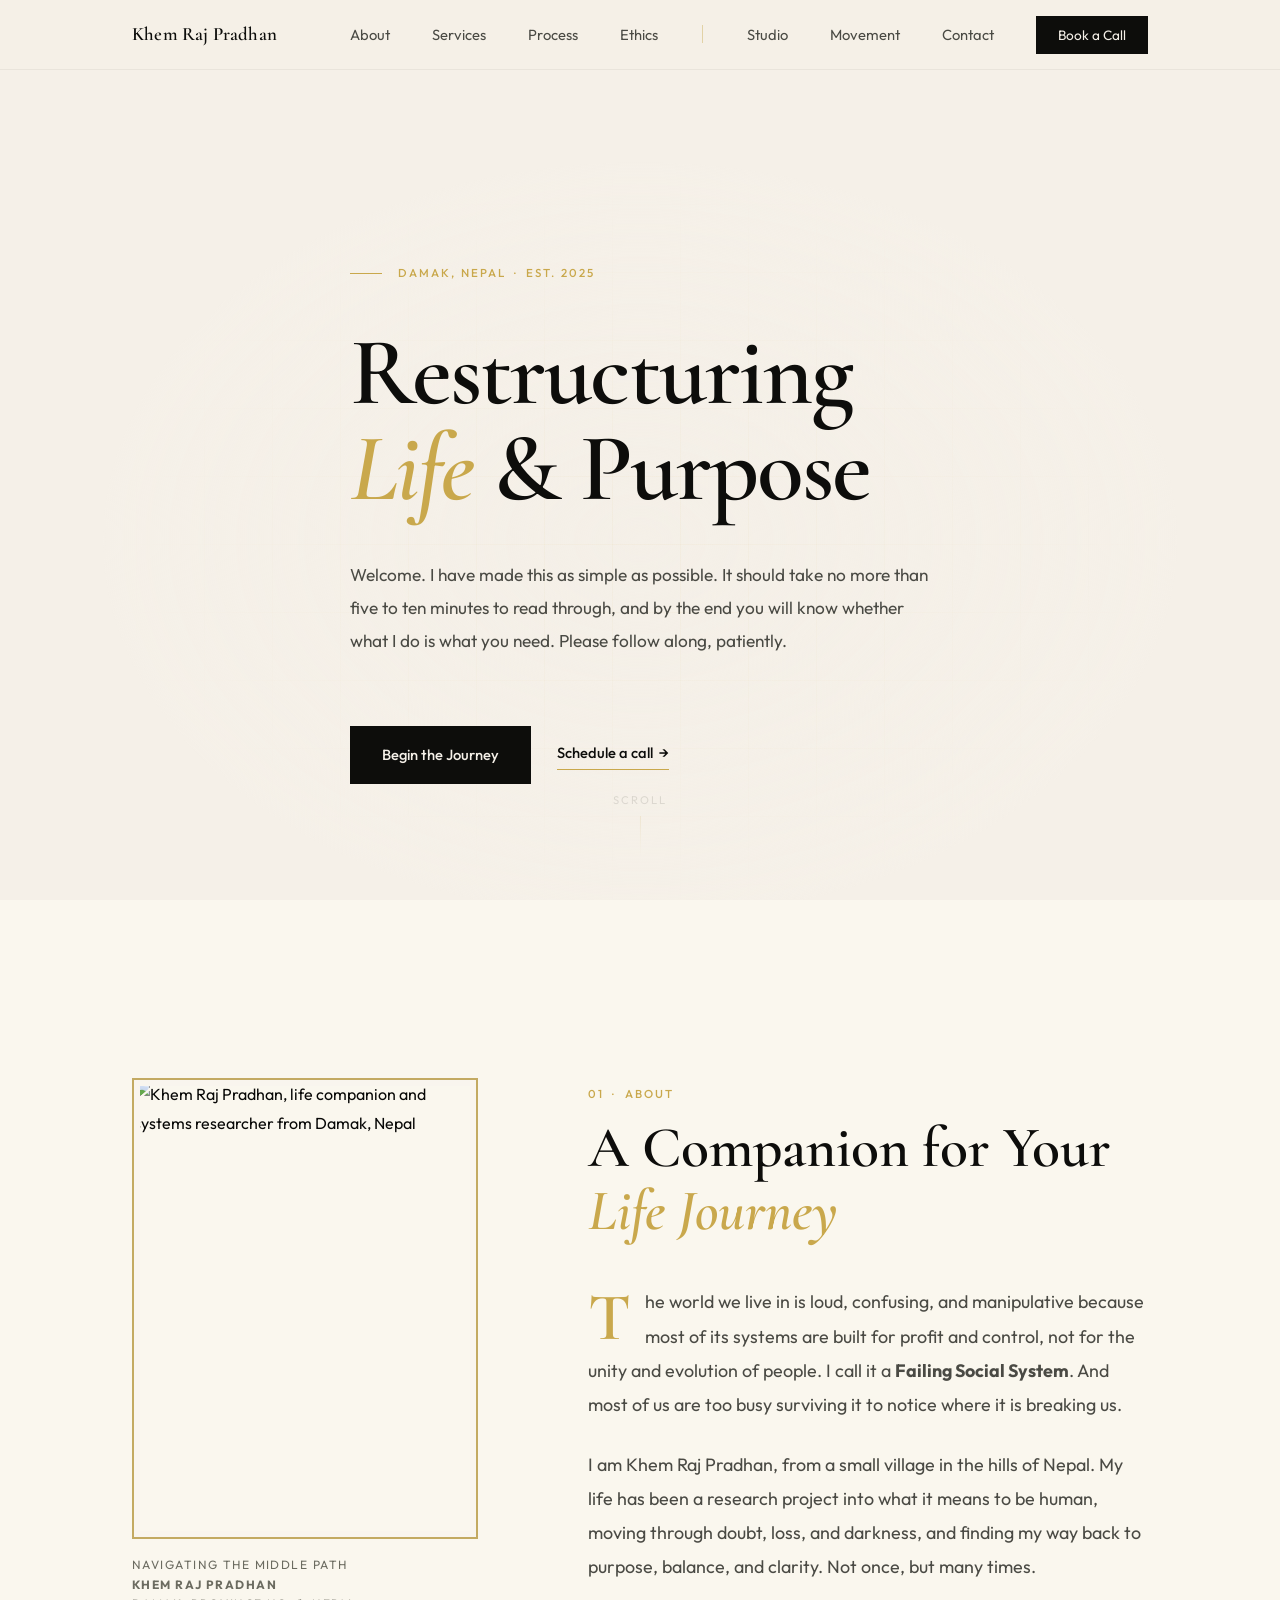
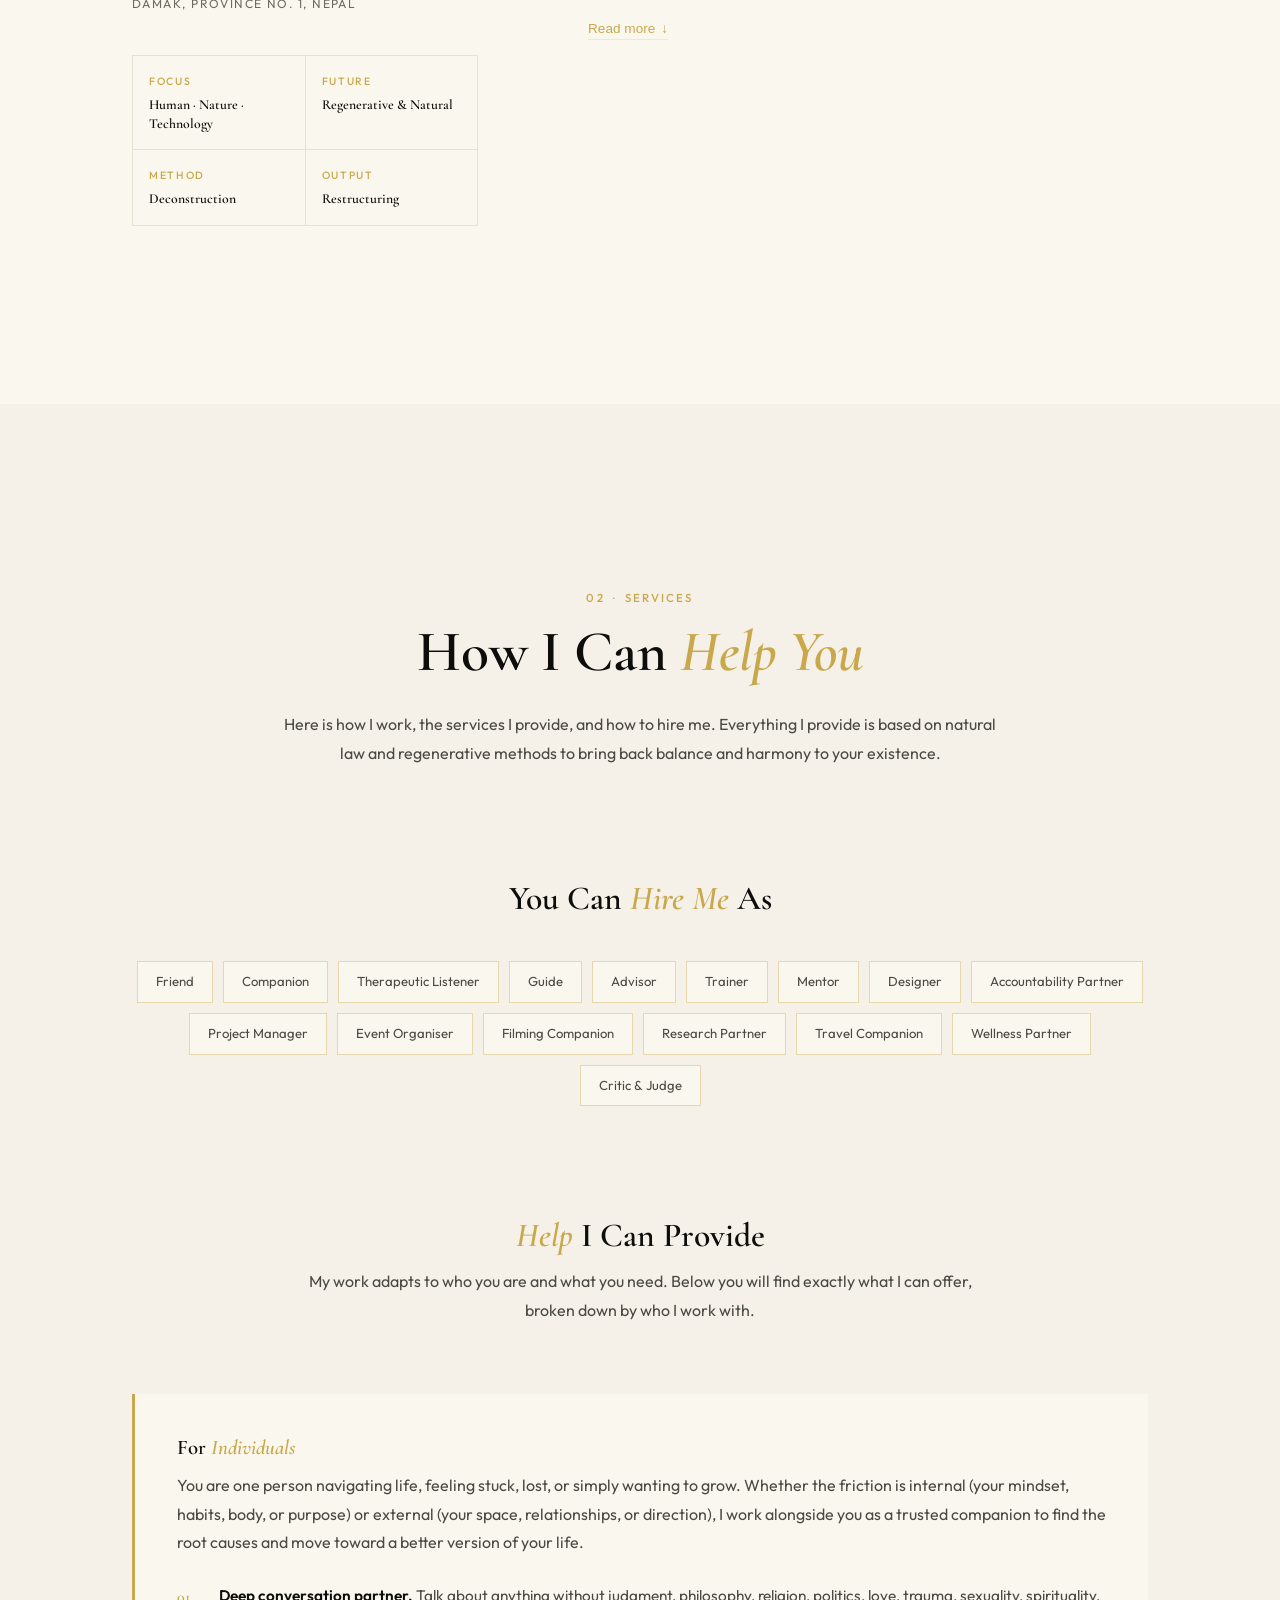
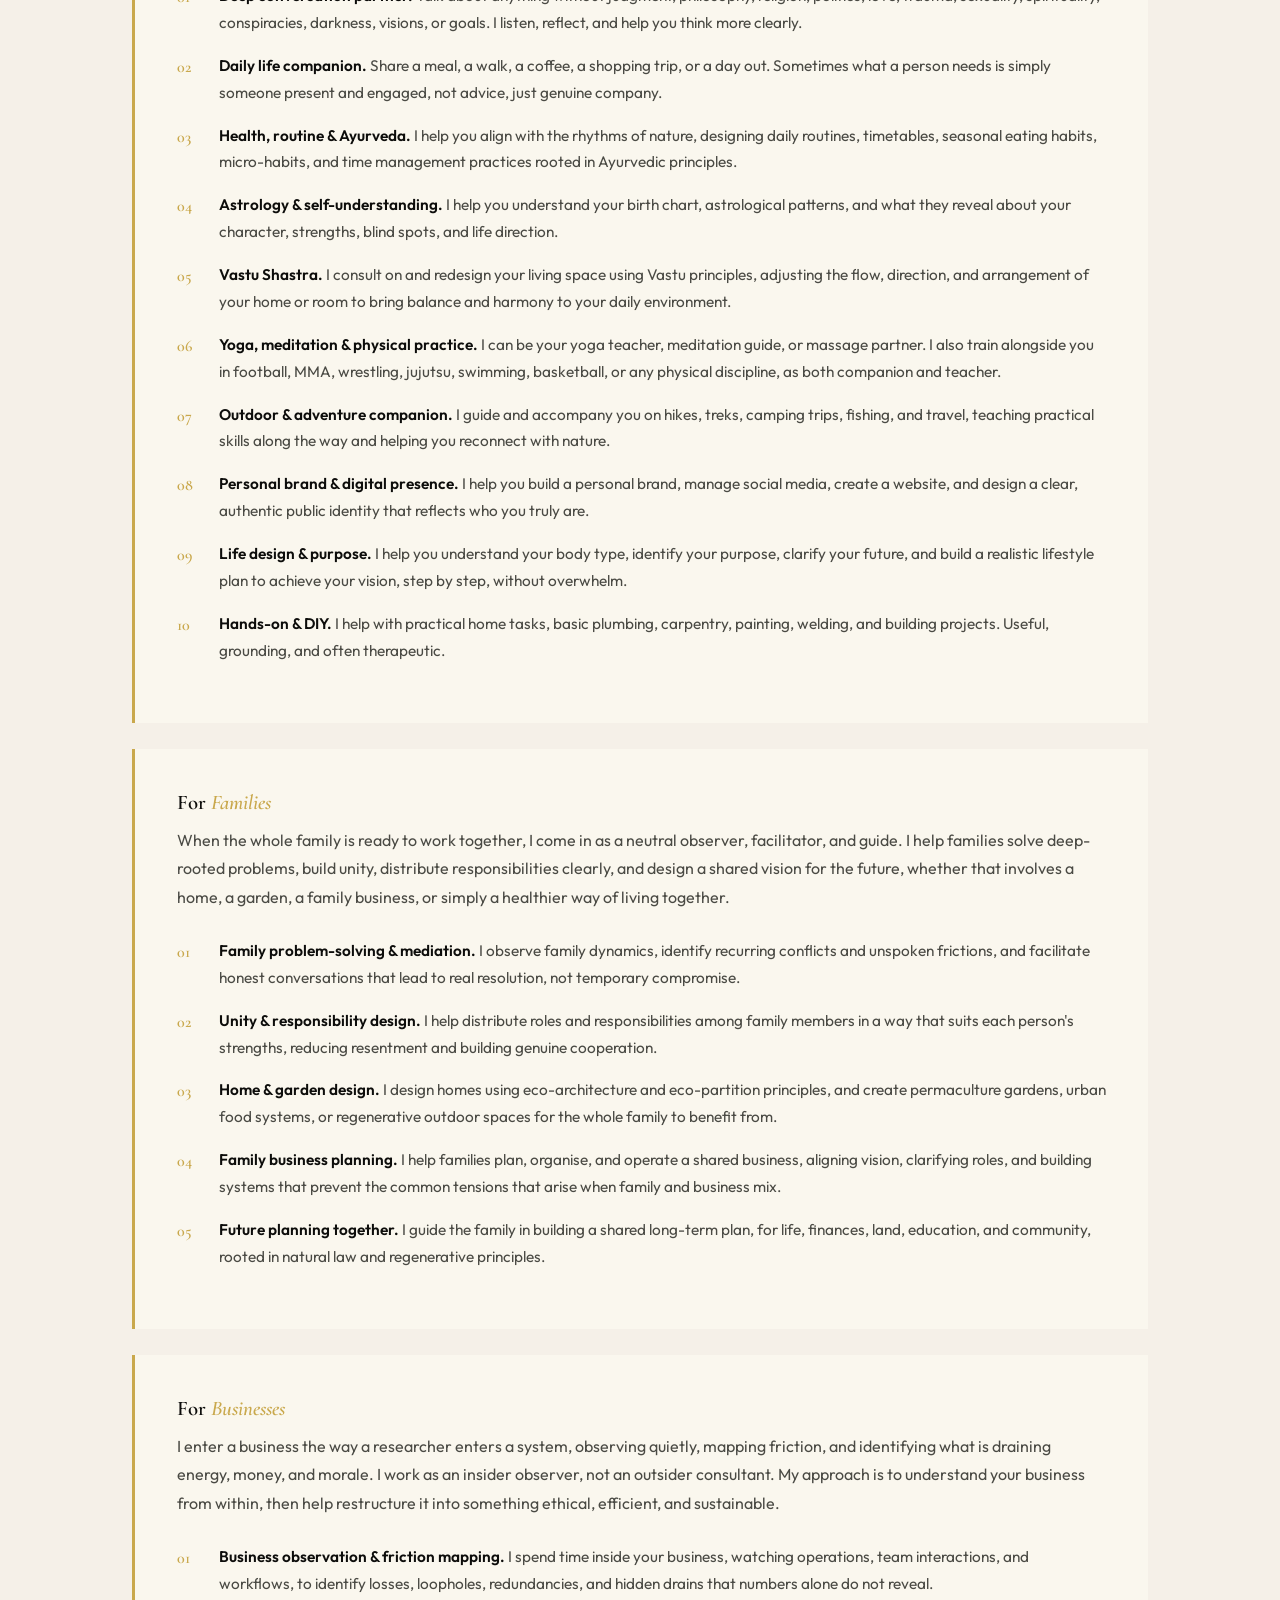
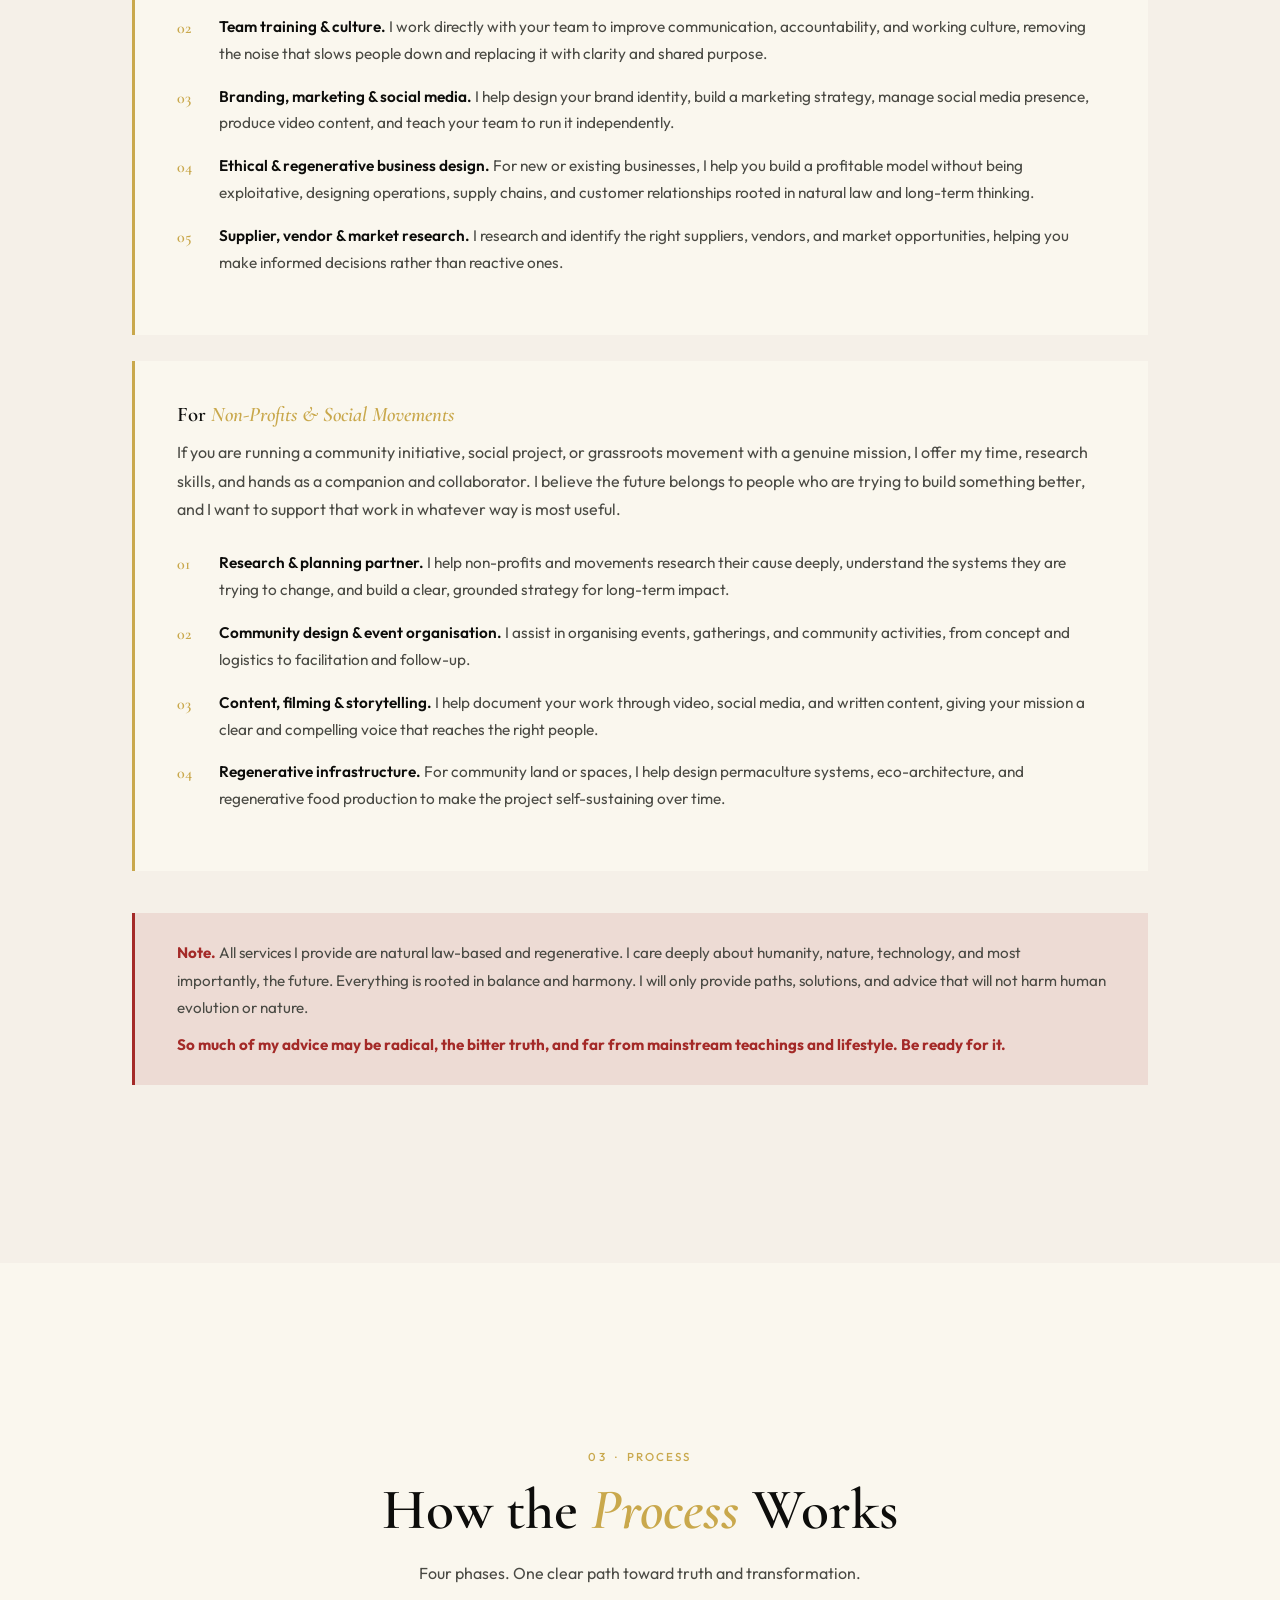
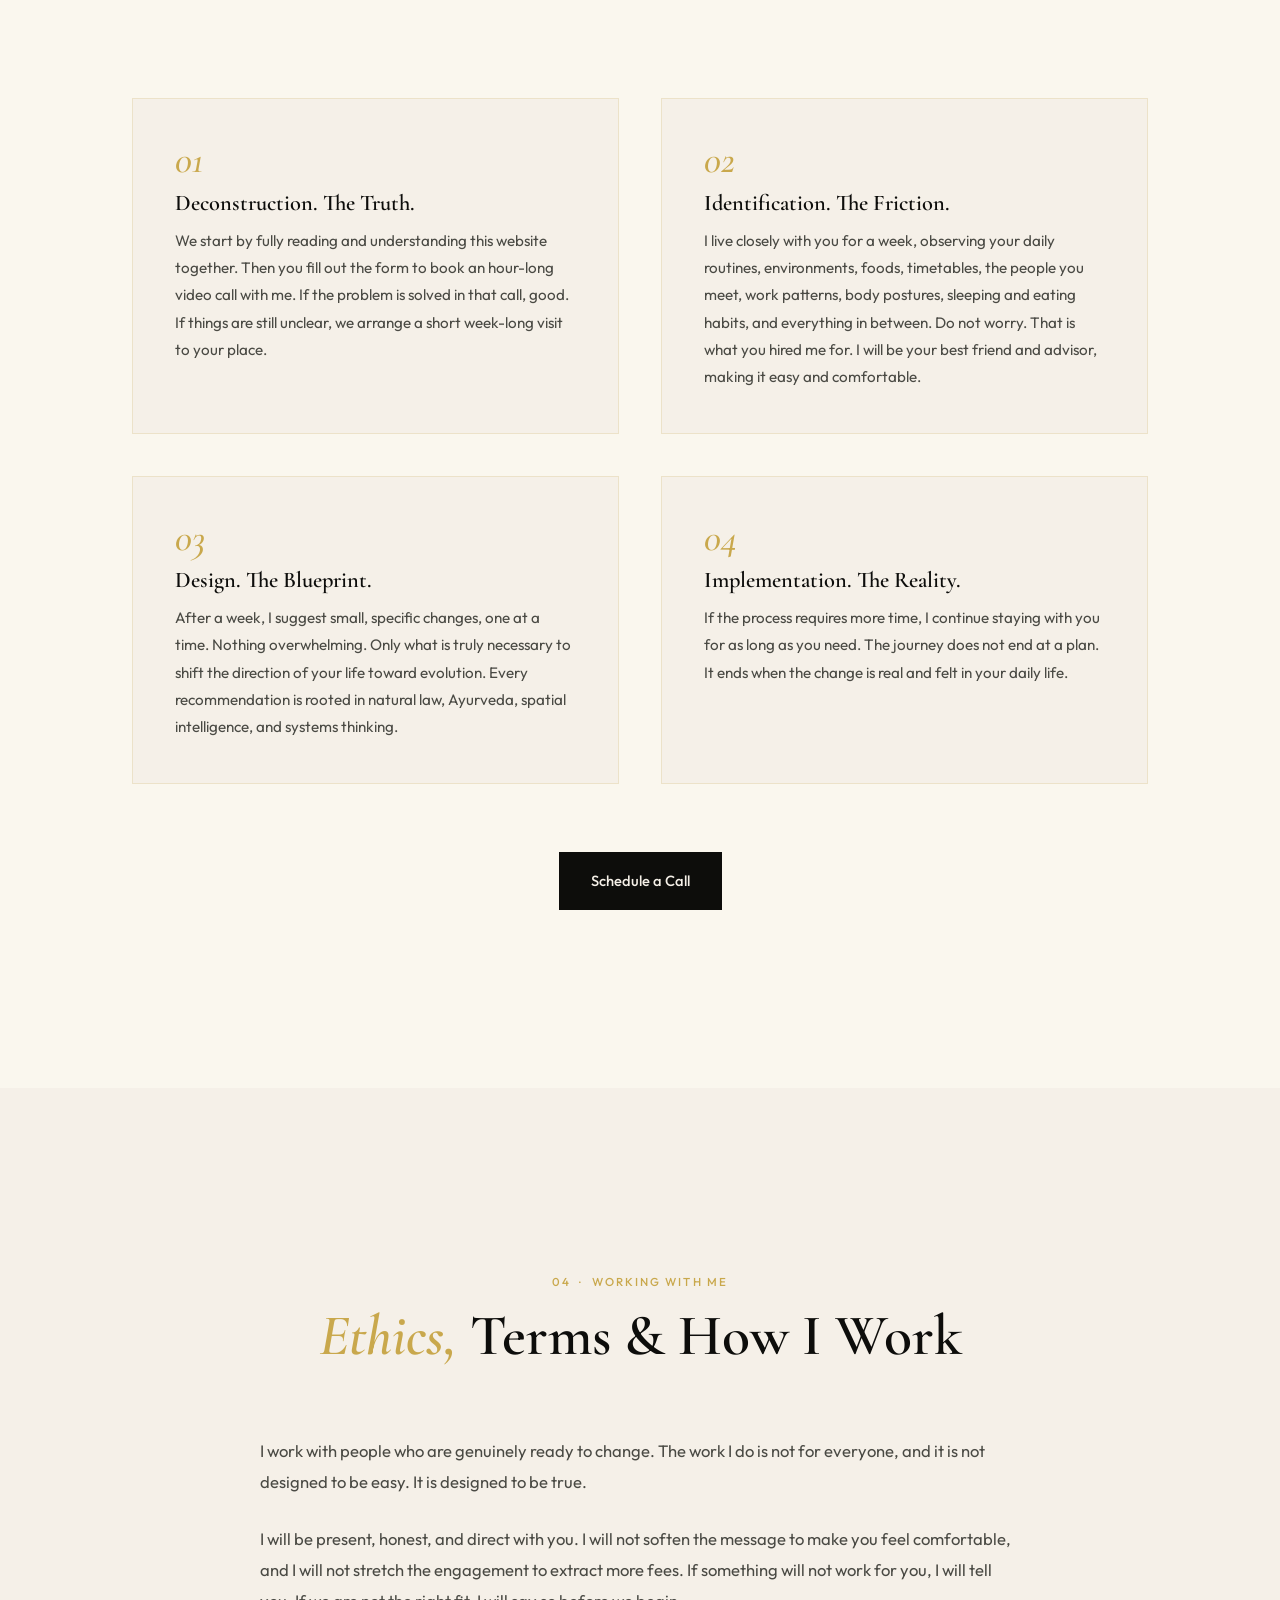
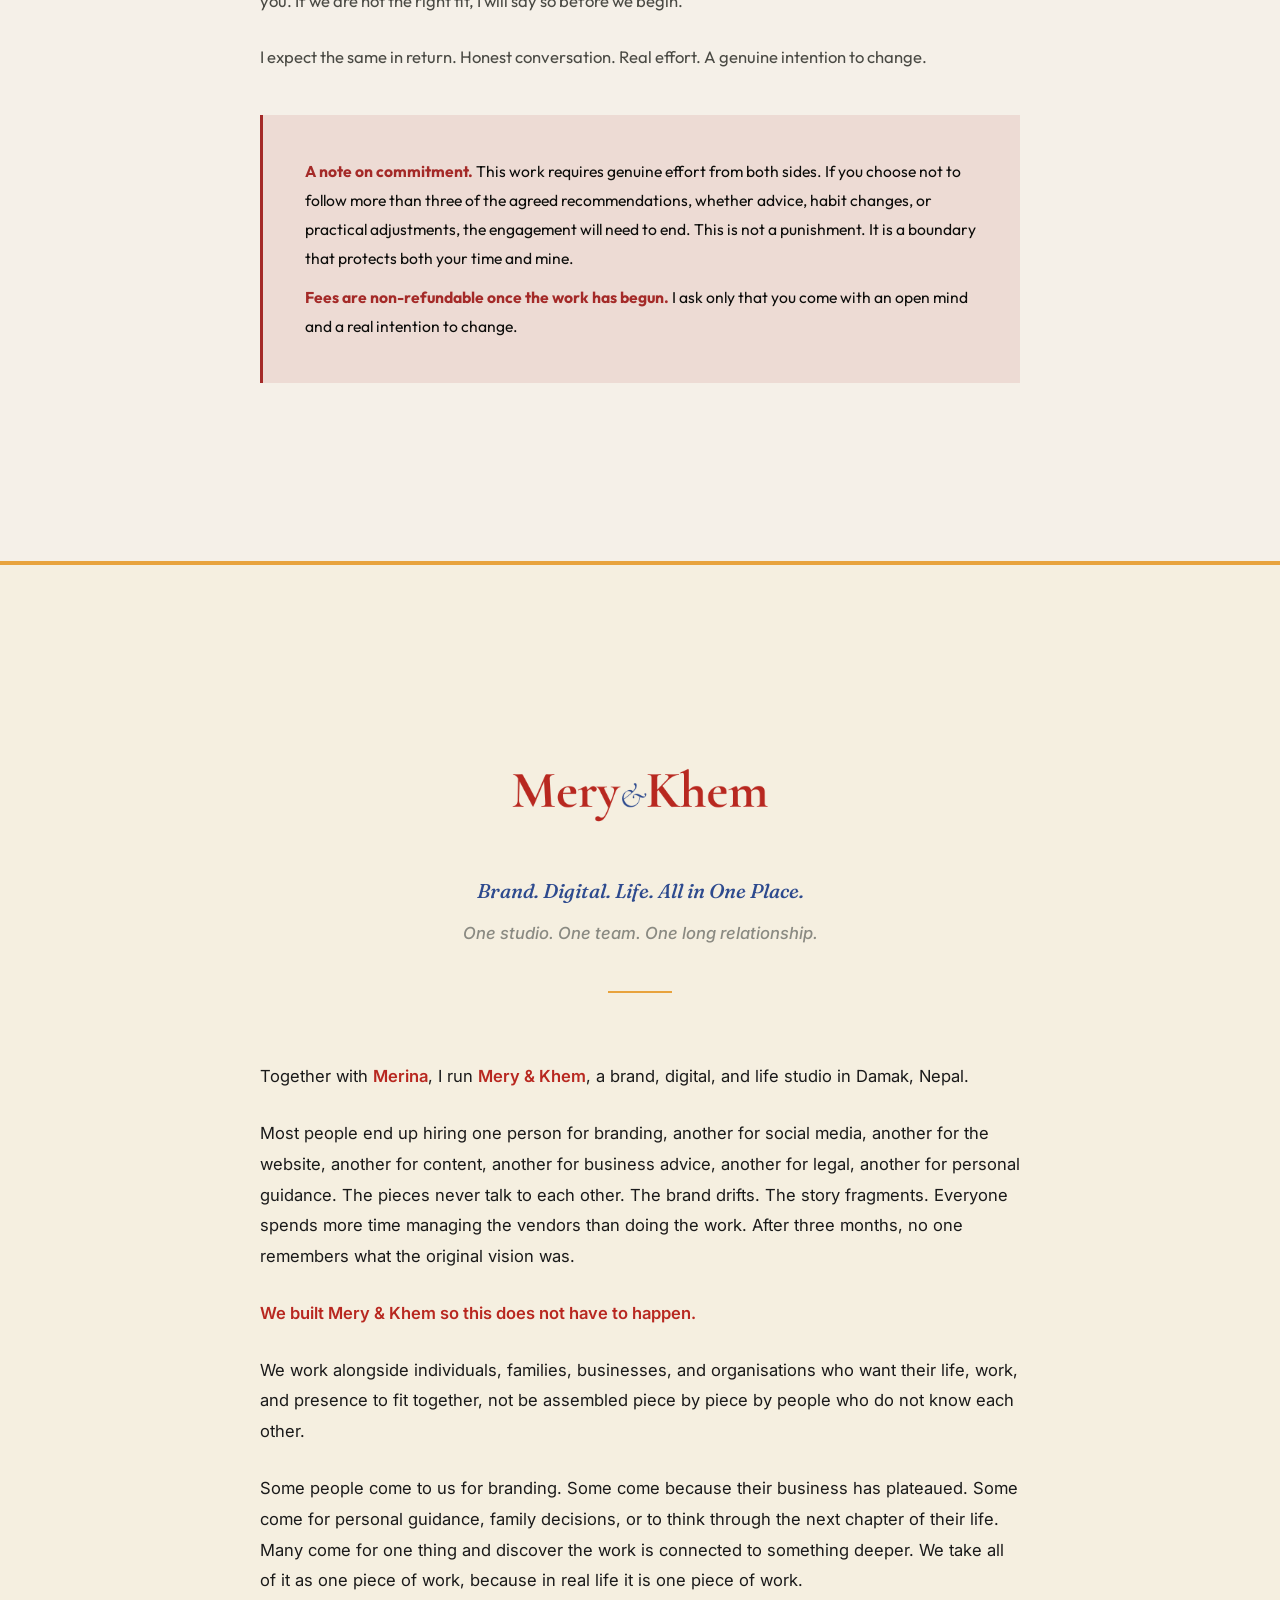
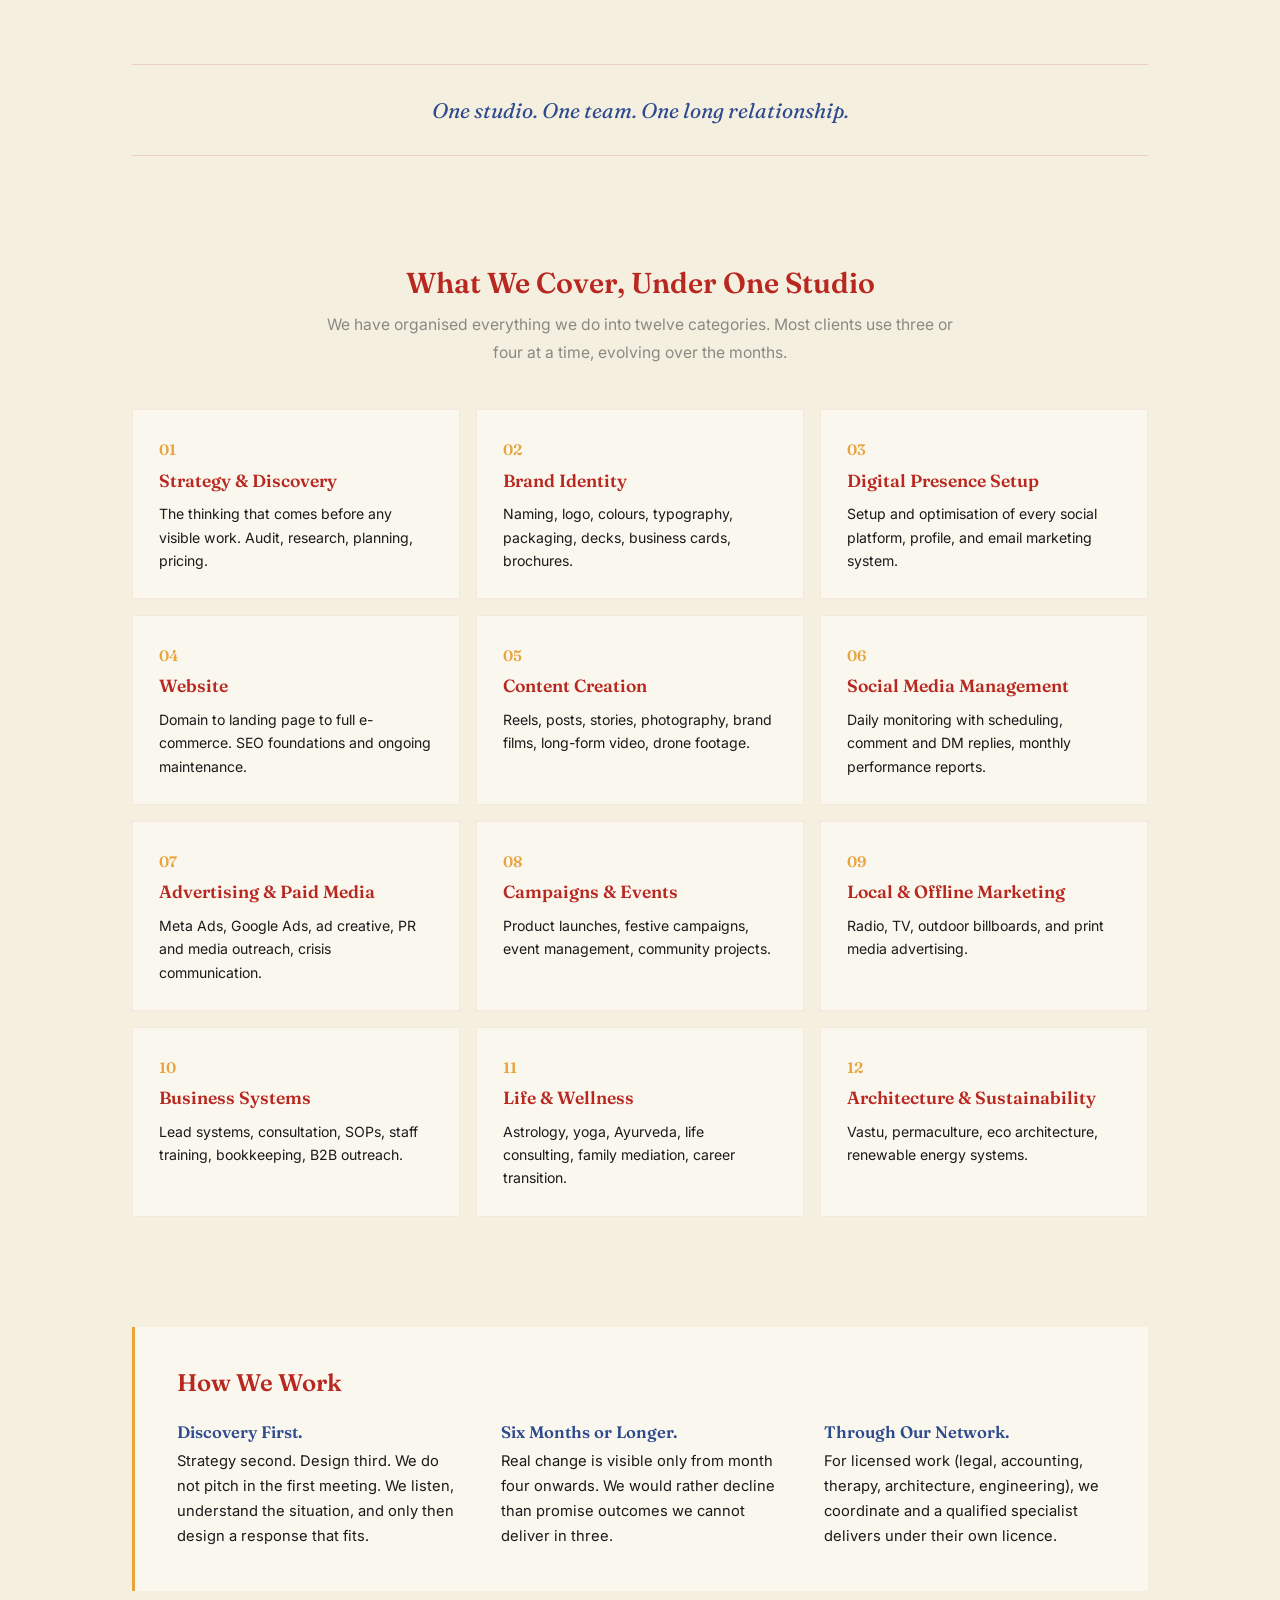
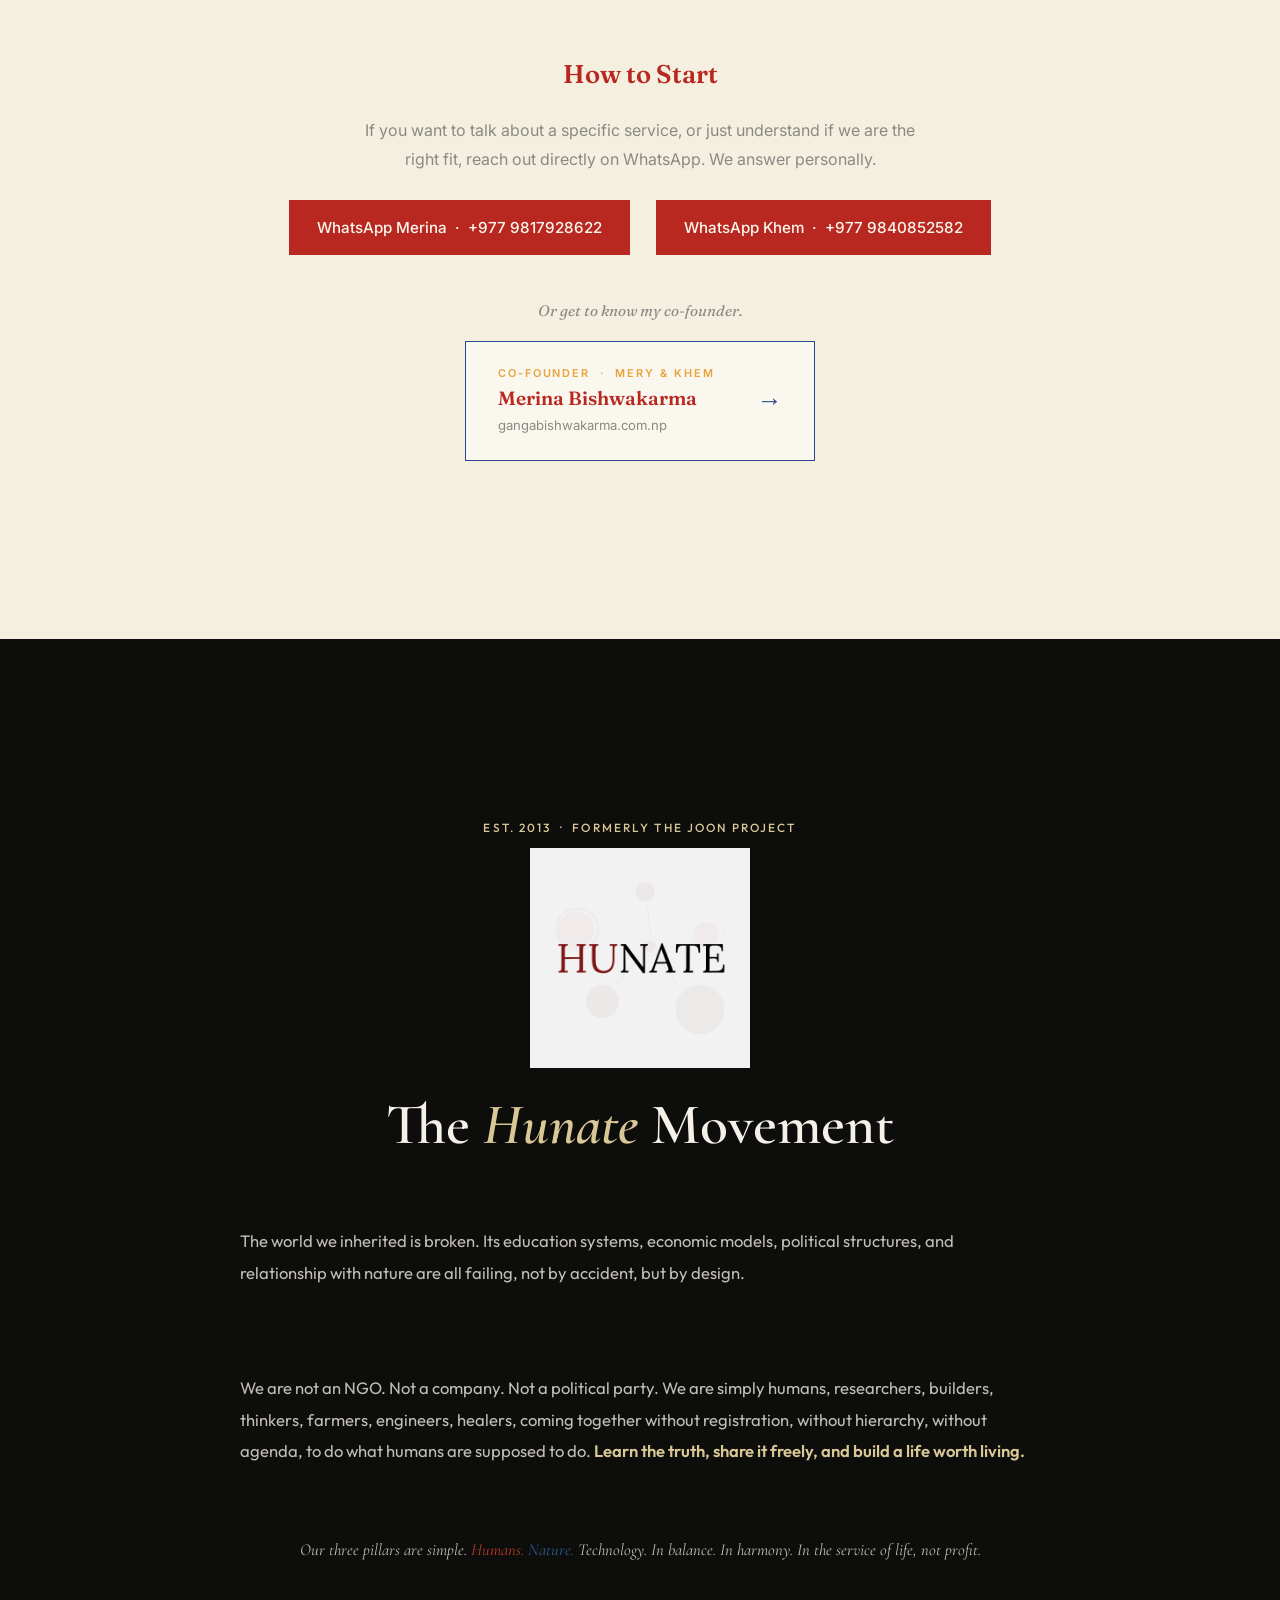
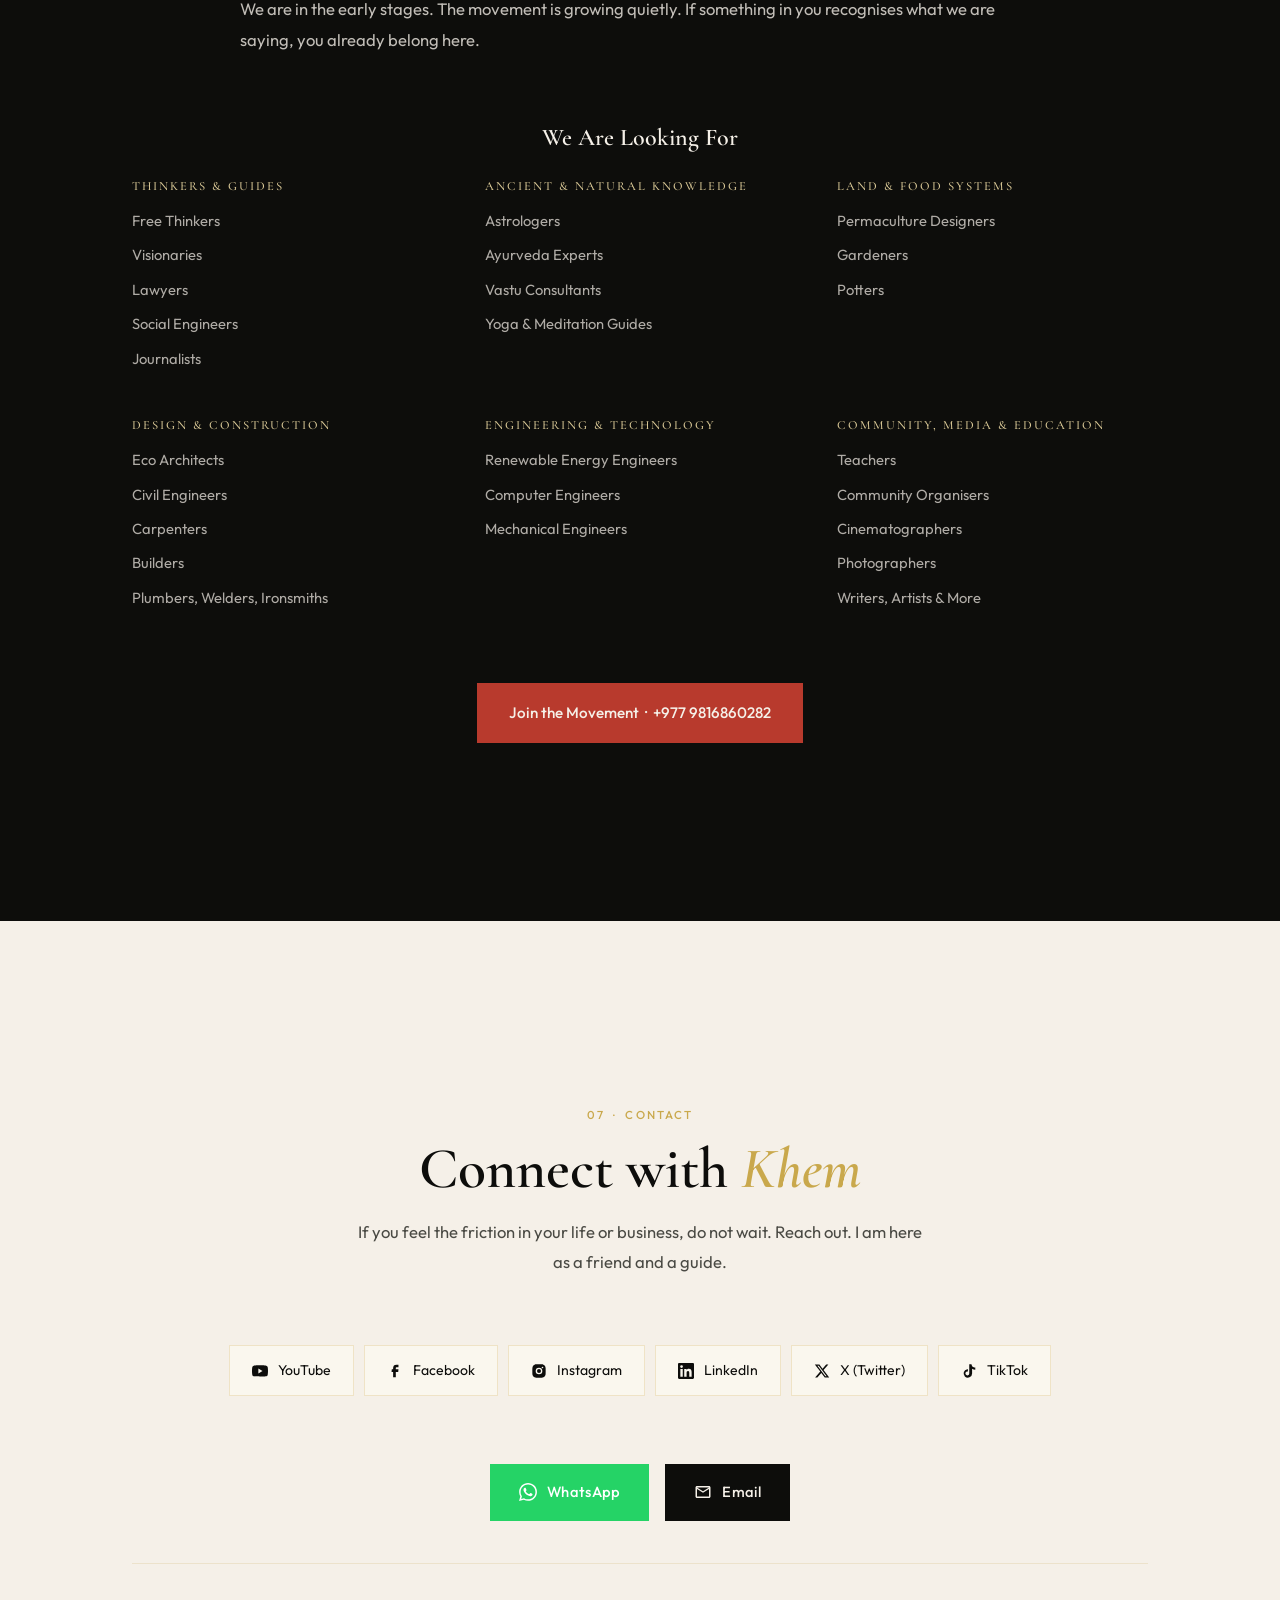
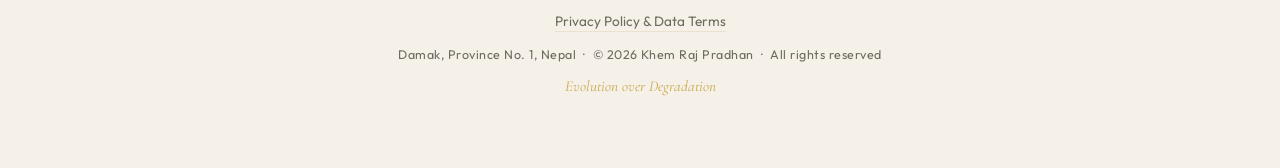
==== index.html @ 1c8ad11e "Update index.html" ====
<!DOCTYPE html>
<html lang="en">
<head>
  <meta charset="UTF-8">
  <meta name="viewport" content="width=device-width, initial-scale=1.0">
  <meta http-equiv="X-UA-Compatible" content="IE=edge">

  <title>Khem Raj Pradhan | Life Companion & Systems Researcher — Damak, Nepal</title>
  <meta name="description" content="Khem Raj Pradhan is an independent life companion, systems researcher, and regenerative living guide based in Damak, Nepal. Working alongside individuals, families, businesses, and movements ready to step away from the noise of the failing social system.">
  <meta name="keywords" content="Khem Raj Pradhan, life companion, systems researcher, regenerative living, Nepal, Damak, permaculture, ayurveda, vastu shastra, astrology, Hunate Movement, Mery and Khem">
  <meta name="author" content="Khem Raj Pradhan">
  <meta name="robots" content="index, follow, max-image-preview:large">
  <meta name="theme-color" content="#F5F0E8">
  <meta name="application-name" content="Khem Raj Pradhan">
  <meta name="mobile-web-app-capable" content="yes">
  <link rel="canonical" href="https://khemrajpradhan.com.np/">

  <meta name="geo.region" content="NP-1">
  <meta name="geo.placename" content="Damak, Jhapa, Nepal">
  <meta name="geo.position" content="26.6580;87.6964">
  <meta name="ICBM" content="26.6580, 87.6964">

  <meta property="og:type" content="website">
  <meta property="og:url" content="https://khemrajpradhan.com.np/">
  <meta property="og:title" content="Khem Raj Pradhan | Life Companion & Systems Researcher">
  <meta property="og:description" content="An independent life companion working alongside individuals, families, businesses, and movements in Damak, Nepal. Co-founder of Mery & Khem studio.">
  <meta property="og:image" content="https://khemrajpradhan.com.np/assets/img/og-image.jpg">
  <meta property="og:image:width" content="1200">
  <meta property="og:image:height" content="630">
  <meta property="og:image:alt" content="Khem Raj Pradhan, Life Companion & Systems Researcher, Damak Nepal">
  <meta property="og:locale" content="en_US">
  <meta property="og:site_name" content="Khem Raj Pradhan">

  <meta name="twitter:card" content="summary_large_image">
  <meta name="twitter:title" content="Khem Raj Pradhan | Life Companion & Systems Researcher">
  <meta name="twitter:description" content="An independent life companion working alongside individuals, families, businesses, and movements in Damak, Nepal.">
  <meta name="twitter:image" content="https://khemrajpradhan.com.np/assets/img/og-image.jpg">
  <meta name="twitter:image:alt" content="Khem Raj Pradhan, Damak Nepal">

  <meta name="apple-mobile-web-app-capable" content="yes">
  <meta name="apple-mobile-web-app-status-bar-style" content="default">
  <meta name="apple-mobile-web-app-title" content="Khem Raj Pradhan">

  <link rel="icon" type="image/png" sizes="32x32" href="assets/img/favicon-32.png">
  <link rel="icon" type="image/png" sizes="16x16" href="assets/img/favicon-16.png">
  <link rel="icon" type="image/x-icon" href="assets/img/favicon.ico">
  <link rel="apple-touch-icon" sizes="180x180" href="assets/img/apple-touch-icon.png">
  <link rel="icon" type="image/png" sizes="192x192" href="assets/img/icon-192.png">
  <link rel="manifest" href="manifest.json">

  <script type="application/ld+json">
  {
    "@context": "https://schema.org",
    "@graph": [
      {
        "@type": "Person",
        "@id": "https://khemrajpradhan.com.np/#person",
        "name": "Khem Raj Pradhan",
        "url": "https://khemrajpradhan.com.np",
        "image": "https://khemrajpradhan.com.np/assets/img/khem_raj_pradhan.webp",
        "jobTitle": "Life Companion & Systems Researcher",
        "description": "Independent life companion, systems researcher, and regenerative living guide based in Damak, Nepal. Co-founder of Mery & Khem studio.",
        "address": { "@type": "PostalAddress", "addressLocality": "Damak", "addressRegion": "Province No. 1", "addressCountry": "NP" },
        "email": "email@khemrajpradhan.com.np",
        "telephone": "+977-9840852582",
        "sameAs": [
          "https://www.youtube.com/@khemrajpradhan-com-np",
          "https://www.facebook.com/khemrajpradhan.com.np",
          "https://www.instagram.com/khemrajpradhan.com.np/",
          "https://www.linkedin.com/in/khemrajpradhan-com-np/",
          "https://x.com/khemrajpradhan_",
          "https://www.tiktok.com/@khemrajpradhan.com.np"
        ],
        "worksFor": {
          "@type": "Organization",
          "name": "Mery & Khem",
          "url": "https://khemrajpradhan.com.np/#studio"
        }
      }
    ]
  }
  </script>

  <link rel="preconnect" href="https://fonts.googleapis.com">
  <link rel="preconnect" href="https://fonts.gstatic.com" crossorigin>
  <link href="https://fonts.googleapis.com/css2?family=Cormorant+Garamond:ital,wght@0,400;0,500;0,600;0,700;1,400;1,500;1,600&family=Fraunces:ital,opsz,wght@0,9..144,400;0,9..144,500;0,9..144,600;0,9..144,700;1,9..144,500&family=Inter:wght@300;400;500;600&family=Outfit:wght@300;400;500;600&display=swap" rel="stylesheet">

  <style>
    :root {
      /* Khem personal brand - LOCKED */
      --cream:    #F5F0E8;
      --cream-2:  #EDE6D6;
      --cream-3:  #FAF7EE;
      --obsidian: #0D0D0B;
      --obsidian-2: #1C1C1A;
      --gold:     #C9A84C;
      --gold-light: #E8C97A;
      --gold-dim: rgba(201,168,76,0.18);
      --terracotta: #A42A28;
      --terracotta-dim: rgba(164,42,40,0.10);
      --ash:      #6B6B60;
      --ink-soft: #4A4A44;

      /* Mery & Khem studio brand - LOCKED */
      --studio-sindoor:  #B82820;
      --studio-indigo:   #2D4A8E;
      --studio-marigold: #E8A33D;
      --studio-cream:    #F5EFE0;
      --studio-offwhite: #FAF7EE;
      --studio-body:     #1A1A1A;
      --studio-stone:    #8A8A82;

      /* Hunate movement - LOCKED */
      --hunate-prana:    #B83A2D;
      --hunate-akasha:   #2D5A8E;
      --hunate-manjusha: #D9C896;

      --sp-sm: 6px; --sp-md: 10px; --sp-lg: 16px;
      --sp-xl: 26px; --sp-2xl: 42px; --sp-3xl: 68px;
      --sp-4xl: 110px; --sp-5xl: 178px;
      --header-h: 70px;
      --ease: cubic-bezier(0.25,0.46,0.45,0.94);
    }

    *, *::before, *::after { margin: 0; padding: 0; box-sizing: border-box; }
    html { scroll-behavior: smooth; font-size: 16px; }
    body {
      font-family: 'Outfit', sans-serif;
      background: var(--cream);
      color: var(--obsidian);
      line-height: 1.8;
      overflow-x: hidden;
      -webkit-font-smoothing: antialiased;
    }
    img { display: block; max-width: 100%; }
    a { color: inherit; }
    ul { list-style: none; }

    /* Reveal */
    .reveal { opacity: 0; transform: translateY(28px); transition: opacity 0.8s var(--ease), transform 0.8s var(--ease); }
    .reveal.in { opacity: 1; transform: translateY(0); }
    .delay-1 { transition-delay: 0.1s; }
    .delay-2 { transition-delay: 0.2s; }
    .delay-3 { transition-delay: 0.3s; }

    /* Scroll progress */
    .progress { position: fixed; top: 0; left: 0; height: 2px; width: 0; background: var(--gold); z-index: 9999; transition: width 0.1s linear; }

    /* Back to top */
    .to-top { position: fixed; bottom: 28px; left: 28px; z-index: 8000; width: 44px; height: 44px; border-radius: 50%; background: transparent; border: 1px solid rgba(201,168,76,0.45); display: flex; align-items: center; justify-content: center; cursor: pointer; opacity: 0; transform: translateY(12px); transition: opacity 0.3s, transform 0.3s, border-color 0.3s, background 0.3s; pointer-events: none; }
    .to-top.show { opacity: 1; transform: translateY(0); pointer-events: all; }
    .to-top:hover { border-color: var(--gold); background: rgba(201,168,76,0.08); }
    .to-top svg { width: 16px; height: 16px; fill: var(--gold); }

    /* Container */
    .container { max-width: 1100px; margin: 0 auto; padding: 0 var(--sp-2xl); }
    .section-pad { padding: var(--sp-5xl) 0; }

    /* Typography */
    h1, h2, h3, h4 { font-family: 'Cormorant Garamond', serif; font-weight: 600; line-height: 1.2; color: var(--obsidian); }
    .label { font-family: 'Outfit', sans-serif; font-size: 0.72rem; font-weight: 500; letter-spacing: 0.18em; text-transform: uppercase; color: var(--gold); }
    .label-line { display: inline-flex; align-items: center; gap: var(--sp-lg); }
    .label-line::before { content: ''; width: 32px; height: 1px; background: var(--gold); }
    .h-xl { font-size: clamp(3.2rem, 9vw, 6rem); font-weight: 600; line-height: 1; letter-spacing: -0.02em; }
    .h-lg { font-size: clamp(2.2rem, 5.2vw, 3.6rem); font-weight: 600; line-height: 1.1; }
    .h-md { font-size: clamp(1.5rem, 3vw, 2.1rem); font-weight: 600; }
    .h-sm { font-size: 1.3rem; font-weight: 600; }
    em.gold { color: var(--gold); font-style: italic; }
    em.terra { color: var(--terracotta); font-style: italic; }
    .body-lg { font-size: 1.12rem; line-height: 1.9; color: var(--ink-soft); }
    .body-md { font-size: 1rem; line-height: 1.85; color: var(--ink-soft); }
    .body-sm { font-size: 0.9rem; line-height: 1.75; color: var(--ash); }
    .divider { width: 42px; height: 2px; background: var(--gold); margin: var(--sp-xl) 0; }
    .divider.center { margin: var(--sp-xl) auto; }

    /* Section number */
    .sect-num { font-family: 'Cormorant Garamond', serif; font-size: 1.6rem; color: var(--gold); font-style: italic; font-weight: 500; margin-right: var(--sp-md); }

    /* Header */
    header.site { position: fixed; top: 0; width: 100%; z-index: 1000; height: var(--header-h); background: rgba(245,240,232,0.92); backdrop-filter: blur(16px) saturate(180%); -webkit-backdrop-filter: blur(16px) saturate(180%); border-bottom: 1px solid rgba(0,0,0,0.05); display: flex; align-items: center; transition: background 0.3s, box-shadow 0.3s; }
    header.site.scrolled { background: rgba(245,240,232,0.98); box-shadow: 0 4px 24px rgba(0,0,0,0.04); }
    .nav { display: flex; justify-content: space-between; align-items: center; width: 100%; }
    .brand { font-family: 'Cormorant Garamond', serif; font-size: 1.18rem; font-weight: 600; color: var(--obsidian); text-decoration: none; letter-spacing: 0.01em; }
    .brand em { color: var(--gold); font-style: italic; font-weight: 500; }
    .nav-links { display: flex; align-items: center; gap: var(--sp-2xl); }
    .nav-links a { text-decoration: none; color: var(--ink-soft); font-size: 0.92rem; font-weight: 400; position: relative; transition: color 0.3s; }
    .nav-links a::after { content: ''; position: absolute; bottom: -3px; left: 0; width: 0; height: 1px; background: var(--gold); transition: width 0.35s var(--ease); }
    .nav-links a:hover { color: var(--obsidian); }
    .nav-links a:hover::after { width: 100%; }
    .nav-links a.book { background: var(--obsidian); color: var(--cream); padding: 10px 22px; font-size: 0.85rem; transition: background 0.3s, transform 0.2s; }
    .nav-links a.book:hover { background: var(--terracotta); transform: translateY(-1px); }
    .nav-links a.book::after { display: none; }
    .nav-links a.active { color: var(--gold); font-weight: 500; }
    .nav-links a.active::after { width: 100%; background: var(--terracotta); }
    .nav-links li.nav-divider { width: 1px; height: 18px; background: rgba(201,168,76,0.42); margin: 0 2px; align-self: center; pointer-events: none; }

    /* Hamburger */
    .burger { display: none; flex-direction: column; gap: 5px; cursor: pointer; padding: 10px; background: none; border: none; z-index: 1100; }
    .burger span { display: block; width: 24px; height: 2px; background: var(--obsidian); transition: transform 0.3s, opacity 0.3s; transform-origin: center; }
    .burger.open span:nth-child(1) { transform: translateY(7px) rotate(45deg); }
    .burger.open span:nth-child(2) { opacity: 0; }
    .burger.open span:nth-child(3) { transform: translateY(-7px) rotate(-45deg); }

    /* Mobile nav */
    .mobile-nav { display: none; position: fixed; top: var(--header-h); left: 0; width: 100%; height: calc(100vh - var(--header-h)); background: rgba(245,240,232,0.99); backdrop-filter: blur(20px); z-index: 999; flex-direction: column; align-items: center; justify-content: center; gap: var(--sp-xl); }
    .mobile-nav.open { display: flex; }
    .mobile-nav a { font-size: 1.6rem; font-family: 'Cormorant Garamond', serif; text-decoration: none; color: var(--obsidian); font-weight: 600; transition: color 0.3s; }
    .mobile-nav a:hover { color: var(--gold); }
    .mobile-nav a.book { background: var(--obsidian); color: var(--cream); padding: 12px 28px; font-size: 0.95rem; font-family: 'Outfit', sans-serif; font-weight: 500; }
    .mobile-divider { width: 50px; height: 1px; background: rgba(201,168,76,0.45); }

    /* Hero */
    #welcome { min-height: 100vh; padding-top: var(--header-h); display: flex; align-items: center; position: relative; overflow: hidden; background: var(--cream); }
    .hero-grid { position: absolute; inset: 0; z-index: 0; background-image: linear-gradient(rgba(201,168,76,0.05) 1px, transparent 1px), linear-gradient(90deg, rgba(201,168,76,0.05) 1px, transparent 1px); background-size: 68px 68px; }
    .hero-fade { position: absolute; inset: 0; z-index: 1; background: radial-gradient(ellipse 60% 60% at 50% 60%, rgba(245,240,232,0) 0%, var(--cream) 70%); }
    .hero-content { position: relative; z-index: 2; padding: var(--sp-5xl) 0 var(--sp-4xl); }
    .hero-label { margin-bottom: var(--sp-2xl); }
    .hero-headline { margin-bottom: var(--sp-2xl); }
    .hero-sub { max-width: 580px; font-size: 1.08rem; line-height: 1.9; color: var(--ink-soft); margin-bottom: var(--sp-3xl); }
    .hero-actions { display: flex; align-items: center; gap: var(--sp-xl); flex-wrap: wrap; }
    .btn-primary { display: inline-block; font-family: 'Outfit', sans-serif; font-size: 0.92rem; font-weight: 500; text-decoration: none; background: var(--obsidian); color: var(--cream); padding: 16px 32px; transition: transform 0.3s, background 0.3s, box-shadow 0.3s; }
    .btn-primary:hover { background: var(--terracotta); transform: translateY(-2px); box-shadow: 0 12px 36px rgba(0,0,0,0.12); }
    .btn-line { font-family: 'Outfit', sans-serif; font-size: 0.92rem; font-weight: 500; text-decoration: none; color: var(--obsidian); border-bottom: 1px solid var(--gold); padding-bottom: 3px; transition: color 0.3s, border-color 0.3s; }
    .btn-line:hover { color: var(--gold); border-color: var(--terracotta); }
    .scroll-hint { position: absolute; bottom: var(--sp-2xl); left: 50%; transform: translateX(-50%); display: flex; flex-direction: column; align-items: center; gap: var(--sp-sm); opacity: 0.6; }
    .scroll-hint span { font-size: 0.7rem; letter-spacing: 0.18em; color: var(--ash); text-transform: uppercase; }
    .scroll-arrow { width: 1px; height: 42px; background: linear-gradient(to bottom, var(--gold), transparent); }

    /* About */
    #about { background: var(--cream-3); }
    .about-grid { display: grid; grid-template-columns: 0.618fr 1fr; gap: var(--sp-4xl); align-items: start; }
    .about-img-wrap { position: sticky; top: calc(var(--header-h) + var(--sp-2xl)); }
    .about-img { width: 100%; aspect-ratio: 3/4; object-fit: cover; filter: grayscale(0.25) contrast(1.04); border: 2px solid var(--gold); outline: 6px solid var(--cream); outline-offset: -8px; }
    .about-img-cap { margin-top: var(--sp-lg); font-size: 0.75rem; letter-spacing: 0.12em; color: var(--ash); text-transform: uppercase; line-height: 1.6; }
    .about-stats { display: grid; grid-template-columns: 1fr 1fr; gap: 1px; background: #e8e1d2; border: 1px solid #e8e1d2; margin-top: var(--sp-2xl); }
    .stat { background: var(--cream-3); padding: var(--sp-lg); }
    .stat-l { font-size: 0.66rem; letter-spacing: 0.16em; color: var(--gold); text-transform: uppercase; margin-bottom: 4px; font-weight: 500; }
    .stat-v { font-size: 0.86rem; color: var(--obsidian); line-height: 1.4; font-family: 'Cormorant Garamond', serif; font-weight: 600; }
    .about-body p { margin-bottom: var(--sp-xl); }
    .about-body p:first-of-type::first-letter { font-family: 'Cormorant Garamond', serif; font-size: 4.2rem; font-weight: 600; line-height: 0.8; float: left; margin: 6px 14px 0 0; color: var(--gold); }
    .more-content { overflow: hidden; max-height: 0; transition: max-height 0.7s var(--ease); }
    .more-content.open { max-height: 1400px; }
    .more-btn { display: inline-flex; align-items: center; gap: 6px; font-size: 0.85rem; font-weight: 500; color: var(--gold); background: none; border: none; border-bottom: 1px solid var(--gold-dim); cursor: pointer; padding-bottom: 3px; margin-top: var(--sp-md); transition: opacity 0.3s; }
    .more-btn:hover { opacity: 0.7; }
    .more-btn .arrow { display: inline-block; transition: transform 0.3s; }
    .more-btn.open .arrow { transform: rotate(180deg); }

    /* Services */
    #services { background: var(--cream); }
    .services-head { text-align: center; margin-bottom: var(--sp-4xl); }
    .services-head p { max-width: 720px; margin: var(--sp-xl) auto 0; }
    .roles-grid { display: flex; flex-wrap: wrap; gap: var(--sp-md); margin-top: var(--sp-2xl); justify-content: center; }
    .role-pill { font-size: 0.82rem; font-weight: 400; padding: 8px 18px; border: 1px solid rgba(201,168,76,0.4); color: var(--ink-soft); background: var(--cream-3); transition: 0.3s; cursor: default; }
    .role-pill:hover { background: var(--gold); color: var(--obsidian); border-color: var(--gold); }
    .audience-block { background: var(--cream-3); padding: var(--sp-2xl); margin-bottom: var(--sp-xl); border-left: 3px solid var(--gold); }
    .audience-block h3 { color: var(--obsidian); margin-bottom: var(--sp-md); }
    .audience-block h3 em { color: var(--gold); font-style: italic; }
    .audience-block .intro { margin-bottom: var(--sp-xl); color: var(--ink-soft); }
    .audience-block ol { list-style: none; counter-reset: item; }
    .audience-block ol li { counter-increment: item; padding-left: var(--sp-2xl); position: relative; margin-bottom: var(--sp-lg); line-height: 1.75; color: var(--ink-soft); font-size: 0.96rem; }
    .audience-block ol li::before { content: counter(item, decimal-leading-zero); position: absolute; left: 0; top: 0; font-family: 'Cormorant Garamond', serif; font-size: 1rem; color: var(--gold); font-weight: 600; }
    .audience-block ol li strong { color: var(--obsidian); font-weight: 600; }
    .services-note { background: var(--terracotta-dim); border-left: 3px solid var(--terracotta); padding: var(--sp-xl) var(--sp-2xl); margin-top: var(--sp-2xl); }
    .services-note p { color: var(--ink-soft); font-size: 0.95rem; }
    .services-note p strong { color: var(--terracotta); }

    /* Process */
    #process { background: var(--cream-3); }
    .process-head { text-align: center; margin-bottom: var(--sp-4xl); }
    .process-grid { display: grid; grid-template-columns: 1fr 1fr; gap: var(--sp-2xl); }
    .phase { background: var(--cream); padding: var(--sp-2xl); border: 1px solid rgba(201,168,76,0.2); position: relative; }
    .phase-num { font-family: 'Cormorant Garamond', serif; font-size: 2.4rem; color: var(--gold); font-style: italic; font-weight: 500; line-height: 1; margin-bottom: var(--sp-md); }
    .phase h3 { margin-bottom: var(--sp-md); font-size: 1.4rem; }
    .phase p { color: var(--ink-soft); font-size: 0.95rem; }

    /* Working with me */
    #working { background: var(--cream); }
    .working-head { text-align: center; margin-bottom: var(--sp-3xl); }
    .working-content { max-width: 760px; margin: 0 auto; }
    .working-content p { color: var(--ink-soft); font-size: 1.04rem; line-height: 1.85; margin-bottom: var(--sp-xl); }
    .boundary { background: var(--terracotta-dim); border-left: 3px solid var(--terracotta); padding: var(--sp-2xl); margin-top: var(--sp-2xl); }
    .boundary p { color: var(--obsidian); font-size: 0.98rem; margin-bottom: var(--sp-md); }
    .boundary p:last-child { margin-bottom: 0; }
    .boundary strong { color: var(--terracotta); }

    /* Studio section - Mery & Khem brand */
    #studio { background: var(--studio-cream); padding: var(--sp-5xl) 0; position: relative; }
    #studio::before { content: ''; position: absolute; top: 0; left: 0; right: 0; height: 4px; background: var(--studio-marigold); }
    .studio-block { font-family: 'Inter', sans-serif; color: var(--studio-body); }
    .studio-block h1, .studio-block h2, .studio-block h3, .studio-block h4 { font-family: 'Fraunces', serif; color: var(--studio-sindoor); font-weight: 600; }
    .studio-head { text-align: center; margin-bottom: var(--sp-3xl); }
    .studio-logo { max-width: 360px; margin: 0 auto var(--sp-xl); display: block; }
    .studio-tag { font-family: 'Fraunces', serif; font-style: italic; font-size: 1.25rem; color: var(--studio-indigo); font-weight: 500; margin-bottom: var(--sp-md); }
    .studio-sub { font-size: 1.04rem; color: var(--studio-stone); font-weight: 500; margin-bottom: var(--sp-2xl); font-style: italic; }
    .studio-marigold-rule { width: 64px; height: 2px; background: var(--studio-marigold); margin: var(--sp-xl) auto; }
    .studio-intro { max-width: 760px; margin: 0 auto; }
    .studio-intro p { font-size: 1.04rem; line-height: 1.85; color: var(--studio-body); margin-bottom: var(--sp-xl); }
    .studio-intro p strong { color: var(--studio-sindoor); font-weight: 600; }
    .studio-tagline-strong { font-family: 'Fraunces', serif; font-style: italic; font-size: 1.32rem; text-align: center; color: var(--studio-indigo); margin: var(--sp-3xl) 0; padding: var(--sp-xl) 0; border-top: 1px solid rgba(184,40,32,0.15); border-bottom: 1px solid rgba(184,40,32,0.15); }
    .categories-head { text-align: center; margin: var(--sp-4xl) 0 var(--sp-2xl); }
    .categories-head h3 { font-size: 1.8rem; margin-bottom: var(--sp-md); }
    .categories-head p { color: var(--studio-stone); font-size: 0.98rem; max-width: 640px; margin: 0 auto; }
    .cat-grid { display: grid; grid-template-columns: repeat(3, 1fr); gap: var(--sp-lg); margin-top: var(--sp-2xl); }
    .cat-card { background: var(--studio-offwhite); padding: var(--sp-xl); border: 1px solid rgba(184,40,32,0.08); transition: transform 0.3s, box-shadow 0.3s; }
    .cat-card:hover { transform: translateY(-3px); box-shadow: 0 10px 30px rgba(184,40,32,0.06); }
    .cat-num { font-family: 'Fraunces', serif; font-size: 0.95rem; color: var(--studio-marigold); font-weight: 600; margin-bottom: var(--sp-sm); }
    .cat-name { font-family: 'Fraunces', serif; font-size: 1.1rem; color: var(--studio-sindoor); font-weight: 600; margin-bottom: var(--sp-md); line-height: 1.3; }
    .cat-desc { font-size: 0.88rem; color: var(--studio-body); line-height: 1.65; }
    .how-we-work { background: var(--studio-offwhite); border-left: 3px solid var(--studio-marigold); padding: var(--sp-2xl); margin: var(--sp-4xl) 0 var(--sp-3xl); }
    .how-we-work h3 { font-size: 1.5rem; margin-bottom: var(--sp-xl); color: var(--studio-sindoor); }
    .how-we-work-grid { display: grid; grid-template-columns: 1fr 1fr 1fr; gap: var(--sp-2xl); }
    .how-item h4 { font-size: 1.04rem; margin-bottom: var(--sp-sm); color: var(--studio-indigo); font-weight: 600; }
    .how-item p { font-size: 0.92rem; line-height: 1.7; color: var(--studio-body); }
    .studio-cta { text-align: center; margin-top: var(--sp-3xl); }
    .studio-cta h3 { font-size: 1.6rem; margin-bottom: var(--sp-xl); }
    .studio-cta-buttons { display: flex; justify-content: center; gap: var(--sp-xl); flex-wrap: wrap; }
    .studio-cta-buttons a { display: inline-block; padding: 14px 28px; font-family: 'Inter', sans-serif; font-size: 0.95rem; font-weight: 500; text-decoration: none; transition: transform 0.2s, background 0.3s; }
    .studio-cta-wa { background: var(--studio-sindoor); color: var(--studio-offwhite); }
    .studio-cta-wa:hover { background: var(--studio-indigo); transform: translateY(-2px); }
    .studio-cta-visit { background: transparent; color: var(--studio-sindoor); border: 1px solid var(--studio-sindoor); }
    .studio-cta-visit:hover { background: var(--studio-sindoor); color: var(--studio-offwhite); transform: translateY(-2px); }
    .studio-cross-wrap { margin-top: var(--sp-2xl); text-align: center; }
    .studio-cross-wrap .lead { font-size: 0.95rem; color: var(--studio-stone); margin-bottom: var(--sp-lg); font-style: italic; font-family: 'Fraunces', serif; }
    .studio-cross-link { display: inline-flex; align-items: center; gap: var(--sp-2xl); padding: 22px 32px; background: var(--studio-offwhite); border: 1px solid var(--studio-indigo); text-decoration: none; transition: all 0.35s; max-width: 540px; }
    .studio-cross-link:hover { background: var(--studio-indigo); transform: translateY(-3px); box-shadow: 0 22px 50px rgba(45,74,142,0.22); }
    .cross-text { text-align: left; }
    .cross-label { display: block; font-family: 'Inter', sans-serif; font-size: 0.68rem; letter-spacing: 0.18em; color: var(--studio-marigold); text-transform: uppercase; font-weight: 600; margin-bottom: 4px; transition: color 0.3s; }
    .cross-name { display: block; font-family: 'Fraunces', serif; font-size: 1.2rem; color: var(--studio-sindoor); font-weight: 600; line-height: 1.2; transition: color 0.3s; }
    .cross-tag { display: block; font-family: 'Inter', sans-serif; font-size: 0.82rem; color: var(--studio-stone); margin-top: 4px; transition: color 0.3s; }
    .cross-arrow { font-family: 'Fraunces', serif; font-size: 1.6rem; color: var(--studio-indigo); transition: transform 0.35s, color 0.3s; line-height: 1; }
    .studio-cross-link:hover .cross-name  { color: var(--studio-offwhite); }
    .studio-cross-link:hover .cross-label { color: var(--studio-marigold); }
    .studio-cross-link:hover .cross-tag   { color: rgba(255,255,255,0.85); }
    .studio-cross-link:hover .cross-arrow { transform: translateX(6px); color: var(--studio-offwhite); }

    /* Hunate Movement */
    #movement { background: var(--obsidian); color: var(--cream); padding: var(--sp-5xl) 0; }
    #movement h2 { color: var(--cream); }
    #movement h3 { color: var(--cream); }
    #movement em.gold { color: var(--hunate-manjusha); }
    #movement em.prana { color: var(--hunate-prana); font-style: italic; }
    .hunate-head { text-align: center; margin-bottom: var(--sp-3xl); }
    .hunate-est { font-size: 0.74rem; letter-spacing: 0.18em; color: var(--hunate-manjusha); text-transform: uppercase; margin-bottom: var(--sp-md); font-weight: 500; }
    .hunate-content { max-width: 800px; margin: 0 auto; }
    .hunate-content p { color: rgba(245,240,232,0.78); font-size: 1.04rem; line-height: 1.9; margin-bottom: var(--sp-xl); }
    .hunate-content p strong { color: var(--hunate-manjusha); font-weight: 600; }
    .hunate-pillars { font-family: 'Cormorant Garamond', serif; font-style: italic; font-size: 1.32rem; text-align: center; color: var(--hunate-prana); margin: var(--sp-3xl) 0; }
    .hunate-pillars span { color: var(--hunate-akasha); }
    .hunate-roles { margin: var(--sp-3xl) 0; }
    .hunate-roles h3 { text-align: center; margin-bottom: var(--sp-xl); font-size: 1.5rem; }
    .roles-grid-hunate { display: grid; grid-template-columns: 1fr 1fr 1fr; gap: var(--sp-2xl); }
    .role-cat h4 { font-size: 0.78rem; letter-spacing: 0.16em; color: var(--hunate-manjusha); text-transform: uppercase; margin-bottom: var(--sp-md); font-weight: 500; }
    .role-cat ul { list-style: none; }
    .role-cat ul li { color: rgba(245,240,232,0.7); font-size: 0.92rem; padding: 4px 0; }
    .hunate-cta { text-align: center; margin-top: var(--sp-3xl); }
    .hunate-cta a { display: inline-block; background: var(--hunate-prana); color: var(--cream); padding: 16px 32px; font-family: 'Outfit', sans-serif; font-size: 0.95rem; font-weight: 500; text-decoration: none; transition: background 0.3s, transform 0.2s; }
    .hunate-cta a:hover { background: var(--hunate-akasha); transform: translateY(-2px); }

    /* Contact */
    #contact { background: var(--cream); padding: var(--sp-5xl) 0 var(--sp-3xl); }
    .contact-head { text-align: center; margin-bottom: var(--sp-3xl); }
    .contact-head h2 em { color: var(--gold); font-style: italic; }
    .contact-sub { max-width: 580px; margin: 0 auto var(--sp-2xl); color: var(--ink-soft); font-size: 1.04rem; }
    .socials { display: flex; flex-wrap: wrap; justify-content: center; gap: var(--sp-md); margin: var(--sp-2xl) 0; }
    .social-link { display: inline-flex; align-items: center; gap: var(--sp-md); padding: 12px 22px; background: var(--cream-3); border: 1px solid rgba(201,168,76,0.25); color: var(--obsidian); text-decoration: none; font-size: 0.88rem; transition: 0.3s; }
    .social-link:hover { transform: translateY(-2px); }
    .social-link svg { width: 16px; height: 16px; fill: currentColor; }
    .social-link[data-platform="youtube"]:hover  { background: #FF0000; color: #fff; border-color: #FF0000; }
    .social-link[data-platform="facebook"]:hover { background: #1877F2; color: #fff; border-color: #1877F2; }
    .social-link[data-platform="instagram"]:hover { background: linear-gradient(45deg, #F58529 0%, #DD2A7B 50%, #8134AF 100%); color: #fff; border-color: #DD2A7B; }
    .social-link[data-platform="linkedin"]:hover { background: #0A66C2; color: #fff; border-color: #0A66C2; }
    .social-link[data-platform="x"]:hover        { background: #000; color: #fff; border-color: #000; }
    .social-link[data-platform="tiktok"]:hover   { background: #000; color: #fff; border-color: #000; }
    .contact-direct { display: flex; justify-content: center; gap: var(--sp-lg); flex-wrap: wrap; margin: var(--sp-3xl) 0 var(--sp-2xl); }
    .contact-direct a { display: inline-flex; align-items: center; gap: var(--sp-md); padding: 14px 28px; text-decoration: none; font-size: 0.92rem; font-weight: 500; transition: transform 0.3s, background 0.3s, color 0.3s, border-color 0.3s, box-shadow 0.3s; border: 1px solid; letter-spacing: 0.02em; }
    .contact-direct a svg { width: 18px; height: 18px; fill: currentColor; }
    .contact-direct a.wa-link { background: #25D366; color: #fff; border-color: #25D366; }
    .contact-direct a.wa-link:hover { background: #1da851; border-color: #1da851; transform: translateY(-2px); box-shadow: 0 12px 30px rgba(37,211,102,0.28); }
    .contact-direct a.email-link { background: var(--obsidian); color: var(--cream); border-color: var(--obsidian); }
    .contact-direct a.email-link:hover { background: var(--terracotta); border-color: var(--terracotta); transform: translateY(-2px); box-shadow: 0 12px 30px rgba(0,0,0,0.14); }
    .footer { text-align: center; padding-top: var(--sp-2xl); border-top: 1px solid rgba(201,168,76,0.18); margin-top: var(--sp-2xl); }
    .footer .privacy { font-size: 0.85rem; color: var(--ash); text-decoration: none; border-bottom: 1px solid var(--gold-dim); padding-bottom: 1px; }
    .footer .privacy:hover { color: var(--gold); }
    .footer .copy { font-size: 0.78rem; color: var(--ash); margin-top: var(--sp-md); letter-spacing: 0.04em; }
    .footer .tag { font-family: 'Cormorant Garamond', serif; font-style: italic; color: var(--gold); font-size: 0.95rem; margin-top: var(--sp-sm); }

    /* Responsive */
    @media (max-width: 980px) {
      .about-grid { grid-template-columns: 1fr; gap: var(--sp-2xl); }
      .about-img-wrap { position: static; max-width: 380px; margin: 0 auto; }
      .process-grid { grid-template-columns: 1fr; }
      .cat-grid { grid-template-columns: repeat(2, 1fr); }
      .how-we-work-grid { grid-template-columns: 1fr; gap: var(--sp-xl); }
      .roles-grid-hunate { grid-template-columns: 1fr 1fr; }
    }
    @media (max-width: 720px) {
      .nav-links { display: none; }
      .burger { display: flex; }
      :root { --sp-5xl: 110px; --sp-4xl: 72px; --sp-3xl: 48px; --sp-2xl: 32px; }
      .container { padding: 0 var(--sp-xl); }
      .cat-grid { grid-template-columns: 1fr; }
      .roles-grid-hunate { grid-template-columns: 1fr; }
      .about-stats { grid-template-columns: 1fr; }
    }
    @media (max-width: 480px) {
      .hero-actions { flex-direction: column; align-items: flex-start; gap: var(--sp-lg); }
      .btn-primary, .btn-line { width: auto; }
      .studio-cta-buttons { flex-direction: column; align-items: stretch; }
      .studio-cta-buttons a { text-align: center; }
    }
  </style>
</head>
<body>

<div class="progress" id="progress"></div>

<button class="to-top" id="toTop" aria-label="Back to top">
  <svg viewBox="0 0 24 24"><path d="M12 4l-8 8h5v8h6v-8h5z"/></svg>
</button>

<header class="site" id="siteHeader">
  <div class="container nav">
    <a href="#welcome" class="brand">Khem Raj Pradhan</a>
    <nav aria-label="Primary navigation">
      <ul class="nav-links">
        <li><a href="#about">About</a></li>
        <li><a href="#services">Services</a></li>
        <li><a href="#process">Process</a></li>
        <li><a href="#working">Ethics</a></li>
        <li class="nav-divider" aria-hidden="true"></li>
        <li><a href="#studio">Studio</a></li>
        <li><a href="#movement">Movement</a></li>
        <li><a href="#contact">Contact</a></li>
        <li><a href="https://forms.gle/oUjcrJpiPMUnJNSy7" target="_blank" rel="noopener" class="book">Book a Call</a></li>
      </ul>
    </nav>
    <button class="burger" id="burger" aria-label="Toggle menu" aria-expanded="false">
      <span></span><span></span><span></span>
    </button>
  </div>
</header>

<nav class="mobile-nav" id="mobileNav" aria-label="Mobile navigation">
  <a href="#about">About</a>
  <a href="#services">Services</a>
  <a href="#process">Process</a>
  <a href="#working">Ethics</a>
  <div class="mobile-divider" aria-hidden="true"></div>
  <a href="#studio">Studio</a>
  <a href="#movement">Movement</a>
  <a href="#contact">Contact</a>
  <a href="https://forms.gle/oUjcrJpiPMUnJNSy7" target="_blank" rel="noopener" class="book">Book a Call</a>
</nav>

<!-- HERO -->
<section id="welcome">
  <div class="hero-grid"></div>
  <div class="hero-fade"></div>
  <div class="container hero-content">
    <div class="hero-label reveal">
      <span class="label label-line">Damak, Nepal &nbsp;·&nbsp; Est. 2025</span>
    </div>
    <h1 class="h-xl hero-headline reveal delay-1">Restructuring<br><em class="gold">Life</em> &amp; Purpose</h1>
    <p class="hero-sub reveal delay-2">Welcome. I have made this as simple as possible. It should take no more than five to ten minutes to read through, and by the end you will know whether what I do is what you need. Please follow along, patiently.</p>
    <div class="hero-actions reveal delay-3">
      <a href="#about" class="btn-primary">Begin the Journey</a>
      <a href="https://forms.gle/oUjcrJpiPMUnJNSy7" target="_blank" rel="noopener" class="btn-line">Schedule a call &nbsp;→</a>
    </div>
  </div>
  <div class="scroll-hint" aria-hidden="true">
    <span>Scroll</span>
    <div class="scroll-arrow"></div>
  </div>
</section>

<!-- ABOUT -->
<section id="about" class="section-pad">
  <div class="container">
    <div class="about-grid">
      <div class="about-img-wrap reveal">
        <img src="assets/img/khem_raj_pradhan.webp" alt="Khem Raj Pradhan, life companion and systems researcher from Damak, Nepal" class="about-img">
        <p class="about-img-cap">Navigating the Middle Path<br><strong>Khem Raj Pradhan</strong><br>Damak, Province No. 1, Nepal</p>
        <div class="about-stats">
          <div class="stat"><div class="stat-l">Focus</div><div class="stat-v">Human · Nature · Technology</div></div>
          <div class="stat"><div class="stat-l">Future</div><div class="stat-v">Regenerative &amp; Natural</div></div>
          <div class="stat"><div class="stat-l">Method</div><div class="stat-v">Deconstruction</div></div>
          <div class="stat"><div class="stat-l">Output</div><div class="stat-v">Restructuring</div></div>
        </div>
      </div>
      <div class="reveal delay-1">
        <span class="label">01 &nbsp;·&nbsp; About</span>
        <h2 class="h-lg" style="margin: var(--sp-md) 0 var(--sp-2xl);">A Companion for Your <em class="gold">Life Journey</em></h2>
        <div class="about-body body-lg">
          <p>The world we live in is loud, confusing, and manipulative because most of its systems are built for profit and control, not for the unity and evolution of people. I call it a <strong>Failing Social System</strong>. And most of us are too busy surviving it to notice where it is breaking us.</p>
          <p>I am Khem Raj Pradhan, from a small village in the hills of Nepal. My life has been a research project into what it means to be human, moving through doubt, loss, and darkness, and finding my way back to purpose, balance, and clarity. Not once, but many times.</p>

          <button class="more-btn" id="moreBtn" aria-expanded="false">Read more <span class="arrow">↓</span></button>

          <div class="more-content" id="moreContent">
            <p>From an early age, I chose a different path. I left behind the implanted desires, found my own books and teachers, travelled, broke rules, lived among different communities, and worked across many fields and cultures. I learned life the inconvenient way, and now I want to share what I found.</p>
            <p>I offer my time, experience, and hand as a companion to those ready to step away from the noise and build a simpler, more natural life.</p>
            <p>My goal is simple. <strong>Evolution over Degradation.</strong> Whatever you are facing in your life, your body, or your work, I want to work through it with you, as a friend, find the root cause, and help you move forward. You do not have to do it alone.</p>
          </div>
        </div>
      </div>
    </div>
  </div>
</section>

<!-- SERVICES -->
<section id="services" class="section-pad">
  <div class="container">
    <div class="services-head reveal">
      <span class="label">02 &nbsp;·&nbsp; Services</span>
      <h2 class="h-lg" style="margin: var(--sp-md) 0 var(--sp-lg);">How I Can <em class="gold">Help You</em></h2>
      <p class="body-md">Here is how I work, the services I provide, and how to hire me. Everything I provide is based on natural law and regenerative methods to bring back balance and harmony to your existence.</p>
    </div>

    <div class="reveal" style="margin: var(--sp-3xl) 0;">
      <h3 class="h-md" style="text-align: center; margin-bottom: var(--sp-md);">You Can <em class="gold">Hire Me</em> As</h3>
      <div class="roles-grid">
        <span class="role-pill">Friend</span>
        <span class="role-pill">Companion</span>
        <span class="role-pill">Therapeutic Listener</span>
        <span class="role-pill">Guide</span>
        <span class="role-pill">Advisor</span>
        <span class="role-pill">Trainer</span>
        <span class="role-pill">Mentor</span>
        <span class="role-pill">Designer</span>
        <span class="role-pill">Accountability Partner</span>
        <span class="role-pill">Project Manager</span>
        <span class="role-pill">Event Organiser</span>
        <span class="role-pill">Filming Companion</span>
        <span class="role-pill">Research Partner</span>
        <span class="role-pill">Travel Companion</span>
        <span class="role-pill">Wellness Partner</span>
        <span class="role-pill">Critic &amp; Judge</span>
      </div>
    </div>

    <div class="reveal" style="margin-top: var(--sp-4xl);">
      <h3 class="h-md" style="text-align: center; margin-bottom: var(--sp-md);"><em class="gold">Help</em> I Can Provide</h3>
      <p class="body-md" style="text-align: center; max-width: 680px; margin: 0 auto var(--sp-3xl);">My work adapts to who you are and what you need. Below you will find exactly what I can offer, broken down by who I work with.</p>

      <div class="audience-block reveal">
        <h3 class="h-sm">For <em>Individuals</em></h3>
        <p class="intro">You are one person navigating life, feeling stuck, lost, or simply wanting to grow. Whether the friction is internal (your mindset, habits, body, or purpose) or external (your space, relationships, or direction), I work alongside you as a trusted companion to find the root causes and move toward a better version of your life.</p>
        <ol>
          <li><strong>Deep conversation partner.</strong> Talk about anything without judgment, philosophy, religion, politics, love, trauma, sexuality, spirituality, conspiracies, darkness, visions, or goals. I listen, reflect, and help you think more clearly.</li>
          <li><strong>Daily life companion.</strong> Share a meal, a walk, a coffee, a shopping trip, or a day out. Sometimes what a person needs is simply someone present and engaged, not advice, just genuine company.</li>
          <li><strong>Health, routine &amp; Ayurveda.</strong> I help you align with the rhythms of nature, designing daily routines, timetables, seasonal eating habits, micro-habits, and time management practices rooted in Ayurvedic principles.</li>
          <li><strong>Astrology &amp; self-understanding.</strong> I help you understand your birth chart, astrological patterns, and what they reveal about your character, strengths, blind spots, and life direction.</li>
          <li><strong>Vastu Shastra.</strong> I consult on and redesign your living space using Vastu principles, adjusting the flow, direction, and arrangement of your home or room to bring balance and harmony to your daily environment.</li>
          <li><strong>Yoga, meditation &amp; physical practice.</strong> I can be your yoga teacher, meditation guide, or massage partner. I also train alongside you in football, MMA, wrestling, jujutsu, swimming, basketball, or any physical discipline, as both companion and teacher.</li>
          <li><strong>Outdoor &amp; adventure companion.</strong> I guide and accompany you on hikes, treks, camping trips, fishing, and travel, teaching practical skills along the way and helping you reconnect with nature.</li>
          <li><strong>Personal brand &amp; digital presence.</strong> I help you build a personal brand, manage social media, create a website, and design a clear, authentic public identity that reflects who you truly are.</li>
          <li><strong>Life design &amp; purpose.</strong> I help you understand your body type, identify your purpose, clarify your future, and build a realistic lifestyle plan to achieve your vision, step by step, without overwhelm.</li>
          <li><strong>Hands-on &amp; DIY.</strong> I help with practical home tasks, basic plumbing, carpentry, painting, welding, and building projects. Useful, grounding, and often therapeutic.</li>
        </ol>
      </div>

      <div class="audience-block reveal">
        <h3 class="h-sm">For <em>Families</em></h3>
        <p class="intro">When the whole family is ready to work together, I come in as a neutral observer, facilitator, and guide. I help families solve deep-rooted problems, build unity, distribute responsibilities clearly, and design a shared vision for the future, whether that involves a home, a garden, a family business, or simply a healthier way of living together.</p>
        <ol>
          <li><strong>Family problem-solving &amp; mediation.</strong> I observe family dynamics, identify recurring conflicts and unspoken frictions, and facilitate honest conversations that lead to real resolution, not temporary compromise.</li>
          <li><strong>Unity &amp; responsibility design.</strong> I help distribute roles and responsibilities among family members in a way that suits each person's strengths, reducing resentment and building genuine cooperation.</li>
          <li><strong>Home &amp; garden design.</strong> I design homes using eco-architecture and eco-partition principles, and create permaculture gardens, urban food systems, or regenerative outdoor spaces for the whole family to benefit from.</li>
          <li><strong>Family business planning.</strong> I help families plan, organise, and operate a shared business, aligning vision, clarifying roles, and building systems that prevent the common tensions that arise when family and business mix.</li>
          <li><strong>Future planning together.</strong> I guide the family in building a shared long-term plan, for life, finances, land, education, and community, rooted in natural law and regenerative principles.</li>
        </ol>
      </div>

      <div class="audience-block reveal">
        <h3 class="h-sm">For <em>Businesses</em></h3>
        <p class="intro">I enter a business the way a researcher enters a system, observing quietly, mapping friction, and identifying what is draining energy, money, and morale. I work as an insider observer, not an outsider consultant. My approach is to understand your business from within, then help restructure it into something ethical, efficient, and sustainable.</p>
        <ol>
          <li><strong>Business observation &amp; friction mapping.</strong> I spend time inside your business, watching operations, team interactions, and workflows, to identify losses, loopholes, redundancies, and hidden drains that numbers alone do not reveal.</li>
          <li><strong>Team training &amp; culture.</strong> I work directly with your team to improve communication, accountability, and working culture, removing the noise that slows people down and replacing it with clarity and shared purpose.</li>
          <li><strong>Branding, marketing &amp; social media.</strong> I help design your brand identity, build a marketing strategy, manage social media presence, produce video content, and teach your team to run it independently.</li>
          <li><strong>Ethical &amp; regenerative business design.</strong> For new or existing businesses, I help you build a profitable model without being exploitative, designing operations, supply chains, and customer relationships rooted in natural law and long-term thinking.</li>
          <li><strong>Supplier, vendor &amp; market research.</strong> I research and identify the right suppliers, vendors, and market opportunities, helping you make informed decisions rather than reactive ones.</li>
        </ol>
      </div>

      <div class="audience-block reveal">
        <h3 class="h-sm">For <em>Non-Profits &amp; Social Movements</em></h3>
        <p class="intro">If you are running a community initiative, social project, or grassroots movement with a genuine mission, I offer my time, research skills, and hands as a companion and collaborator. I believe the future belongs to people who are trying to build something better, and I want to support that work in whatever way is most useful.</p>
        <ol>
          <li><strong>Research &amp; planning partner.</strong> I help non-profits and movements research their cause deeply, understand the systems they are trying to change, and build a clear, grounded strategy for long-term impact.</li>
          <li><strong>Community design &amp; event organisation.</strong> I assist in organising events, gatherings, and community activities, from concept and logistics to facilitation and follow-up.</li>
          <li><strong>Content, filming &amp; storytelling.</strong> I help document your work through video, social media, and written content, giving your mission a clear and compelling voice that reaches the right people.</li>
          <li><strong>Regenerative infrastructure.</strong> For community land or spaces, I help design permaculture systems, eco-architecture, and regenerative food production to make the project self-sustaining over time.</li>
        </ol>
      </div>

      <div class="services-note reveal">
        <p><strong>Note.</strong> All services I provide are natural law-based and regenerative. I care deeply about humanity, nature, technology, and most importantly, the future. Everything is rooted in balance and harmony. I will only provide paths, solutions, and advice that will not harm human evolution or nature.</p>
        <p style="margin-top: var(--sp-md);"><strong>So much of my advice may be radical, the bitter truth, and far from mainstream teachings and lifestyle. Be ready for it.</strong></p>
      </div>
    </div>
  </div>
</section>

<!-- PROCESS -->
<section id="process" class="section-pad">
  <div class="container">
    <div class="process-head reveal">
      <span class="label">03 &nbsp;·&nbsp; Process</span>
      <h2 class="h-lg" style="margin: var(--sp-md) 0 var(--sp-lg);">How the <em class="gold">Process</em> Works</h2>
      <p class="body-md" style="max-width: 640px; margin: 0 auto;">Four phases. One clear path toward truth and transformation.</p>
    </div>
    <div class="process-grid reveal">
      <div class="phase">
        <div class="phase-num">01</div>
        <h3>Deconstruction. The Truth.</h3>
        <p>We start by fully reading and understanding this website together. Then you fill out the form to book an hour-long video call with me. If the problem is solved in that call, good. If things are still unclear, we arrange a short week-long visit to your place.</p>
      </div>
      <div class="phase">
        <div class="phase-num">02</div>
        <h3>Identification. The Friction.</h3>
        <p>I live closely with you for a week, observing your daily routines, environments, foods, timetables, the people you meet, work patterns, body postures, sleeping and eating habits, and everything in between. Do not worry. That is what you hired me for. I will be your best friend and advisor, making it easy and comfortable.</p>
      </div>
      <div class="phase">
        <div class="phase-num">03</div>
        <h3>Design. The Blueprint.</h3>
        <p>After a week, I suggest small, specific changes, one at a time. Nothing overwhelming. Only what is truly necessary to shift the direction of your life toward evolution. Every recommendation is rooted in natural law, Ayurveda, spatial intelligence, and systems thinking.</p>
      </div>
      <div class="phase">
        <div class="phase-num">04</div>
        <h3>Implementation. The Reality.</h3>
        <p>If the process requires more time, I continue staying with you for as long as you need. The journey does not end at a plan. It ends when the change is real and felt in your daily life.</p>
      </div>
    </div>
    <div style="text-align: center; margin-top: var(--sp-3xl);" class="reveal">
      <a href="https://forms.gle/oUjcrJpiPMUnJNSy7" target="_blank" rel="noopener" class="btn-primary">Schedule a Call</a>
    </div>
  </div>
</section>

<!-- WORKING WITH ME -->
<section id="working" class="section-pad">
  <div class="container">
    <div class="working-head reveal">
      <span class="label">04 &nbsp;·&nbsp; Working With Me</span>
      <h2 class="h-lg" style="margin: var(--sp-md) 0 var(--sp-lg);"><em class="gold">Ethics,</em> Terms &amp; How I Work</h2>
    </div>
    <div class="working-content reveal">
      <p>I work with people who are genuinely ready to change. The work I do is not for everyone, and it is not designed to be easy. It is designed to be true.</p>
      <p>I will be present, honest, and direct with you. I will not soften the message to make you feel comfortable, and I will not stretch the engagement to extract more fees. If something will not work for you, I will tell you. If we are not the right fit, I will say so before we begin.</p>
      <p>I expect the same in return. Honest conversation. Real effort. A genuine intention to change.</p>

      <div class="boundary">
        <p><strong>A note on commitment.</strong> This work requires genuine effort from both sides. If you choose not to follow more than three of the agreed recommendations, whether advice, habit changes, or practical adjustments, the engagement will need to end. This is not a punishment. It is a boundary that protects both your time and mine.</p>
        <p><strong>Fees are non-refundable once the work has begun.</strong> I ask only that you come with an open mind and a real intention to change.</p>
      </div>
    </div>
  </div>
</section>

<!-- MERY & KHEM STUDIO -->
<section id="studio" class="studio-block">
  <div class="container">

    <div class="studio-head reveal">
      <img src="assets/img/mery_and_khem_horizontal.png" alt="Mery and Khem Studio" class="studio-logo">
      <p class="studio-tag">Brand. Digital. Life. All in One Place.</p>
      <p class="studio-sub">One studio. One team. One long relationship.</p>
      <div class="studio-marigold-rule"></div>
    </div>

    <div class="studio-intro reveal delay-1">
      <p>Together with <strong>Merina</strong>, I run <strong>Mery &amp; Khem</strong>, a brand, digital, and life studio in Damak, Nepal.</p>

      <p>Most people end up hiring one person for branding, another for social media, another for the website, another for content, another for business advice, another for legal, another for personal guidance. The pieces never talk to each other. The brand drifts. The story fragments. Everyone spends more time managing the vendors than doing the work. After three months, no one remembers what the original vision was.</p>

      <p><strong>We built Mery &amp; Khem so this does not have to happen.</strong></p>

      <p>We work alongside individuals, families, businesses, and organisations who want their life, work, and presence to fit together, not be assembled piece by piece by people who do not know each other.</p>

      <p>Some people come to us for branding. Some come because their business has plateaued. Some come for personal guidance, family decisions, or to think through the next chapter of their life. Many come for one thing and discover the work is connected to something deeper. We take all of it as one piece of work, because in real life it is one piece of work.</p>
    </div>

    <p class="studio-tagline-strong reveal">One studio. One team. One long relationship.</p>

    <div class="categories-head reveal">
      <h3>What We Cover, Under One Studio</h3>
      <p>We have organised everything we do into twelve categories. Most clients use three or four at a time, evolving over the months.</p>
    </div>

    <div class="cat-grid reveal">
      <div class="cat-card"><div class="cat-num">01</div><div class="cat-name">Strategy &amp; Discovery</div><div class="cat-desc">The thinking that comes before any visible work. Audit, research, planning, pricing.</div></div>
      <div class="cat-card"><div class="cat-num">02</div><div class="cat-name">Brand Identity</div><div class="cat-desc">Naming, logo, colours, typography, packaging, decks, business cards, brochures.</div></div>
      <div class="cat-card"><div class="cat-num">03</div><div class="cat-name">Digital Presence Setup</div><div class="cat-desc">Setup and optimisation of every social platform, profile, and email marketing system.</div></div>
      <div class="cat-card"><div class="cat-num">04</div><div class="cat-name">Website</div><div class="cat-desc">Domain to landing page to full e-commerce. SEO foundations and ongoing maintenance.</div></div>
      <div class="cat-card"><div class="cat-num">05</div><div class="cat-name">Content Creation</div><div class="cat-desc">Reels, posts, stories, photography, brand films, long-form video, drone footage.</div></div>
      <div class="cat-card"><div class="cat-num">06</div><div class="cat-name">Social Media Management</div><div class="cat-desc">Daily monitoring with scheduling, comment and DM replies, monthly performance reports.</div></div>
      <div class="cat-card"><div class="cat-num">07</div><div class="cat-name">Advertising &amp; Paid Media</div><div class="cat-desc">Meta Ads, Google Ads, ad creative, PR and media outreach, crisis communication.</div></div>
      <div class="cat-card"><div class="cat-num">08</div><div class="cat-name">Campaigns &amp; Events</div><div class="cat-desc">Product launches, festive campaigns, event management, community projects.</div></div>
      <div class="cat-card"><div class="cat-num">09</div><div class="cat-name">Local &amp; Offline Marketing</div><div class="cat-desc">Radio, TV, outdoor billboards, and print media advertising.</div></div>
      <div class="cat-card"><div class="cat-num">10</div><div class="cat-name">Business Systems</div><div class="cat-desc">Lead systems, consultation, SOPs, staff training, bookkeeping, B2B outreach.</div></div>
      <div class="cat-card"><div class="cat-num">11</div><div class="cat-name">Life &amp; Wellness</div><div class="cat-desc">Astrology, yoga, Ayurveda, life consulting, family mediation, career transition.</div></div>
      <div class="cat-card"><div class="cat-num">12</div><div class="cat-name">Architecture &amp; Sustainability</div><div class="cat-desc">Vastu, permaculture, eco architecture, renewable energy systems.</div></div>
    </div>

    <div class="how-we-work reveal">
      <h3>How We Work</h3>
      <div class="how-we-work-grid">
        <div class="how-item">
          <h4>Discovery First.</h4>
          <p>Strategy second. Design third. We do not pitch in the first meeting. We listen, understand the situation, and only then design a response that fits.</p>
        </div>
        <div class="how-item">
          <h4>Six Months or Longer.</h4>
          <p>Real change is visible only from month four onwards. We would rather decline than promise outcomes we cannot deliver in three.</p>
        </div>
        <div class="how-item">
          <h4>Through Our Network.</h4>
          <p>For licensed work (legal, accounting, therapy, architecture, engineering), we coordinate and a qualified specialist delivers under their own licence.</p>
        </div>
      </div>
    </div>

    <div class="studio-cta reveal">
      <h3>How to Start</h3>
      <p style="font-size: 1rem; color: var(--studio-stone); max-width: 580px; margin: 0 auto var(--sp-xl);">If you want to talk about a specific service, or just understand if we are the right fit, reach out directly on WhatsApp. We answer personally.</p>
      <div class="studio-cta-buttons">
        <a href="https://wa.me/9779817928622" target="_blank" rel="noopener" class="studio-cta-wa">WhatsApp Merina &nbsp;·&nbsp; +977 9817928622</a>
        <a href="https://wa.me/9779840852582" target="_blank" rel="noopener" class="studio-cta-wa">WhatsApp Khem &nbsp;·&nbsp; +977 9840852582</a>
      </div>
      <div class="studio-cross-wrap">
        <p class="lead">Or get to know my co-founder.</p>
        <a href="https://gangabishwakarma.com.np" target="_blank" rel="noopener" class="studio-cross-link">
          <div class="cross-text">
            <span class="cross-label">Co-founder &nbsp;·&nbsp; Mery &amp; Khem</span>
            <span class="cross-name">Merina Bishwakarma</span>
            <span class="cross-tag">gangabishwakarma.com.np</span>
          </div>
          <span class="cross-arrow">→</span>
        </a>
      </div>
    </div>

  </div>
</section>

<!-- HUNATE MOVEMENT -->
<section id="movement">
  <div class="container">
    <div class="hunate-head reveal">
      <p class="hunate-est">Est. 2013 &nbsp;·&nbsp; Formerly The Joon Project</p>
      <img src="assets/img/hunate_movement.png" alt="Hunate Movement" style="max-width: 220px; margin: 0 auto var(--sp-xl); display: block; opacity: 0.95;">
      <h2 class="h-lg">The <em class="gold">Hunate</em> Movement</h2>
    </div>

    <div class="hunate-content">
      <p class="reveal">The world we inherited is broken. Its education systems, economic models, political structures, and relationship with nature are all failing, not by accident, but by design.</p>
      <p class="reveal">The Hunate Movement exists to question that design, find what went wrong, and build something better.</p>
      <p class="reveal">We are not an NGO. Not a company. Not a political party. We are simply humans, researchers, builders, thinkers, farmers, engineers, healers, coming together without registration, without hierarchy, without agenda, to do what humans are supposed to do. <strong>Learn the truth, share it freely, and build a life worth living.</strong></p>

      <p class="hunate-pillars reveal">Our three pillars are simple. <em class="prana">Humans.</em> <span>Nature.</span> Technology. In balance. In harmony. In the service of life, not profit.</p>

      <p class="reveal">We are in the early stages. The movement is growing quietly. If something in you recognises what we are saying, you already belong here.</p>
    </div>

    <div class="hunate-roles reveal">
      <h3>We Are Looking For</h3>
      <div class="roles-grid-hunate">
        <div class="role-cat">
          <h4>Thinkers &amp; Guides</h4>
          <ul>
            <li>Free Thinkers</li>
            <li>Visionaries</li>
            <li>Lawyers</li>
            <li>Social Engineers</li>
            <li>Journalists</li>
          </ul>
        </div>
        <div class="role-cat">
          <h4>Ancient &amp; Natural Knowledge</h4>
          <ul>
            <li>Astrologers</li>
            <li>Ayurveda Experts</li>
            <li>Vastu Consultants</li>
            <li>Yoga &amp; Meditation Guides</li>
          </ul>
        </div>
        <div class="role-cat">
          <h4>Land &amp; Food Systems</h4>
          <ul>
            <li>Permaculture Designers</li>
            <li>Gardeners</li>
            <li>Potters</li>
          </ul>
        </div>
        <div class="role-cat">
          <h4>Design &amp; Construction</h4>
          <ul>
            <li>Eco Architects</li>
            <li>Civil Engineers</li>
            <li>Carpenters</li>
            <li>Builders</li>
            <li>Plumbers, Welders, Ironsmiths</li>
          </ul>
        </div>
        <div class="role-cat">
          <h4>Engineering &amp; Technology</h4>
          <ul>
            <li>Renewable Energy Engineers</li>
            <li>Computer Engineers</li>
            <li>Mechanical Engineers</li>
          </ul>
        </div>
        <div class="role-cat">
          <h4>Community, Media &amp; Education</h4>
          <ul>
            <li>Teachers</li>
            <li>Community Organisers</li>
            <li>Cinematographers</li>
            <li>Photographers</li>
            <li>Writers, Artists &amp; More</li>
          </ul>
        </div>
      </div>
    </div>

    <div class="hunate-cta reveal">
      <a href="https://wa.me/9779816860282" target="_blank" rel="noopener">Join the Movement &nbsp;·&nbsp; +977 9816860282</a>
    </div>
  </div>
</section>

<!-- CONTACT -->
<section id="contact">
  <div class="container">
    <div class="contact-head reveal">
      <span class="label">07 &nbsp;·&nbsp; Contact</span>
      <h2 class="h-lg" style="margin: var(--sp-md) 0 var(--sp-lg);">Connect with <em class="gold">Khem</em></h2>
      <p class="contact-sub">If you feel the friction in your life or business, do not wait. Reach out. I am here as a friend and a guide.</p>
    </div>

    <div class="socials reveal">
      <a href="https://www.youtube.com/@khemrajpradhan-com-np" target="_blank" rel="noopener" class="social-link" data-platform="youtube">
        <svg viewBox="0 0 24 24"><path d="M23.498 6.186a3.016 3.016 0 0 0-2.122-2.136C19.505 3.545 12 3.545 12 3.545s-7.505 0-9.377.505A3.017 3.017 0 0 0 .502 6.186C0 8.07 0 12 0 12s0 3.93.502 5.814a3.016 3.016 0 0 0 2.122 2.136c1.871.505 9.376.505 9.376.505s7.505 0 9.377-.505a3.015 3.015 0 0 0 2.122-2.136C24 15.93 24 12 24 12s0-3.93-.502-5.814zM9.545 15.568V8.432L15.818 12l-6.273 3.568z"/></svg>
        YouTube
      </a>
      <a href="https://www.facebook.com/khemrajpradhan.com.np" target="_blank" rel="noopener" class="social-link" data-platform="facebook">
        <svg viewBox="0 0 24 24"><path d="M9.198 21.5h4v-8.01h3.604l.396-3.98h-4V7.5a1 1 0 0 1 1-1h3v-4h-3a5 5 0 0 0-5 5v2.01h-2l-.396 3.98h2.396v8.01Z"/></svg>
        Facebook
      </a>
      <a href="https://www.instagram.com/khemrajpradhan.com.np/" target="_blank" rel="noopener" class="social-link" data-platform="instagram">
        <svg viewBox="0 0 24 24"><path d="M12 2c2.717 0 3.056.01 4.122.06 1.065.05 1.79.217 2.428.465.66.254 1.216.598 1.772 1.153a4.908 4.908 0 0 1 1.153 1.772c.247.637.415 1.363.465 2.428.047 1.066.06 1.405.06 4.122 0 2.717-.01 3.056-.06 4.122-.05 1.065-.218 1.79-.465 2.428a4.883 4.883 0 0 1-1.153 1.772 4.915 4.915 0 0 1-1.772 1.153c-.637.247-1.363.415-2.428.465-1.066.047-1.405.06-4.122.06-2.717 0-3.056-.01-4.122-.06-1.065-.05-1.79-.218-2.428-.465a4.89 4.89 0 0 1-1.772-1.153 4.904 4.904 0 0 1-1.153-1.772c-.248-.637-.415-1.363-.465-2.428C2.013 15.056 2 14.717 2 12c0-2.717.01-3.056.06-4.122.05-1.066.217-1.79.465-2.428a4.88 4.88 0 0 1 1.153-1.772A4.897 4.897 0 0 1 5.45 2.525c.638-.248 1.362-.415 2.428-.465C8.944 2.013 9.283 2 12 2zm0 5a5 5 0 1 0 0 10 5 5 0 0 0 0-10zm6.5-.25a1.25 1.25 0 0 0-2.5 0 1.25 1.25 0 0 0 2.5 0zM12 9a3 3 0 1 1 0 6 3 3 0 0 1 0-6z"/></svg>
        Instagram
      </a>
      <a href="https://www.linkedin.com/in/khemrajpradhan-com-np/" target="_blank" rel="noopener" class="social-link" data-platform="linkedin">
        <svg viewBox="0 0 24 24"><path d="M20.447 20.452h-3.554v-5.569c0-1.328-.027-3.037-1.852-3.037-1.853 0-2.136 1.445-2.136 2.939v5.667H9.351V9h3.414v1.561h.046c.477-.9 1.637-1.85 3.37-1.85 3.601 0 4.267 2.37 4.267 5.455v6.286zM5.337 7.433a2.062 2.062 0 0 1-2.063-2.065 2.063 2.063 0 1 1 2.063 2.065zm1.782 13.019H3.555V9h3.564v11.452zM22.225 0H1.771C.792 0 0 .774 0 1.729v20.542C0 23.227.792 24 1.771 24h20.451C23.2 24 24 23.227 24 22.271V1.729C24 .774 23.2 0 22.222 0h.003z"/></svg>
        LinkedIn
      </a>
      <a href="https://x.com/khemrajpradhan_" target="_blank" rel="noopener" class="social-link" data-platform="x">
        <svg viewBox="0 0 24 24"><path d="M18.244 2.25h3.308l-7.227 8.26 8.502 11.24H16.17l-5.214-6.817L4.99 21.75H1.68l7.73-8.835L1.254 2.25H8.08l4.713 6.231zm-1.161 17.52h1.833L7.084 4.126H5.117z"/></svg>
        X (Twitter)
      </a>
      <a href="https://www.tiktok.com/@khemrajpradhan.com.np" target="_blank" rel="noopener" class="social-link" data-platform="tiktok">
        <svg viewBox="0 0 24 24"><path d="M19.59 6.69a4.83 4.83 0 0 1-3.77-4.25V2h-3.45v13.67a2.89 2.89 0 0 1-5.2 1.74 2.89 2.89 0 0 1 2.31-4.64 2.93 2.93 0 0 1 .88.13V9.4a6.84 6.84 0 0 0-1-.05A6.33 6.33 0 0 0 5.8 20.1a6.34 6.34 0 0 0 10.86-4.43v-7a8.16 8.16 0 0 0 4.77 1.52v-3.4a4.85 4.85 0 0 1-1.84-.1z"/></svg>
        TikTok
      </a>
    </div>

    <div class="contact-direct reveal">
      <a href="https://wa.me/9779840852582" target="_blank" rel="noopener" class="wa-link" aria-label="Chat on WhatsApp">
        <svg viewBox="0 0 24 24"><path d="M.057 24l1.687-6.163c-1.041-1.804-1.588-3.849-1.587-5.946.003-6.556 5.338-11.891 11.893-11.891 3.181.001 6.167 1.24 8.413 3.488 2.245 2.248 3.481 5.236 3.48 8.414-.003 6.557-5.338 11.892-11.893 11.892-1.99-.001-3.951-.5-5.688-1.448L.057 24zm6.597-3.807c1.676.995 3.276 1.591 5.392 1.592 5.448 0 9.886-4.434 9.889-9.885.002-5.462-4.415-9.89-9.881-9.892-5.452 0-9.887 4.434-9.889 9.884-.001 2.225.651 3.891 1.746 5.634l-.999 3.648 3.742-.981zm11.387-5.464c-.074-.124-.272-.198-.57-.347-.297-.149-1.758-.868-2.031-.967-.272-.099-.47-.149-.669.149-.198.297-.768.967-.941 1.165-.173.198-.347.223-.644.074-.297-.149-1.255-.462-2.39-1.475-.883-.788-1.48-1.761-1.653-2.059-.173-.297-.018-.458.13-.606.134-.133.297-.347.446-.521.151-.172.2-.296.3-.495.099-.198.05-.372-.025-.521-.075-.148-.669-1.611-.916-2.206-.242-.579-.487-.501-.669-.51l-.57-.01c-.198 0-.52.074-.792.372s-1.04 1.016-1.04 2.479 1.065 2.876 1.213 3.074c.149.198 2.095 3.2 5.076 4.487.71.306 1.263.489 1.694.626.712.226 1.36.194 1.872.118.571-.085 1.758-.719 2.006-1.413.248-.695.248-1.29.173-1.414z"/></svg>
        WhatsApp
      </a>
      <a href="mailto:email@khemrajpradhan.com.np" class="email-link" aria-label="Send email">
        <svg viewBox="0 0 24 24"><path d="M22 6c0-1.1-.9-2-2-2H4c-1.1 0-2 .9-2 2v12c0 1.1.9 2 2 2h16c1.1 0 2-.9 2-2V6zm-2 0l-8 5-8-5h16zm0 12H4V8l8 5 8-5v10z"/></svg>
        Email
      </a>
    </div>

    <div class="footer reveal">
      <a href="privacy-policy.html" class="privacy">Privacy Policy &amp; Data Terms</a>
      <p class="copy">Damak, Province No. 1, Nepal &nbsp;·&nbsp; © 2026 Khem Raj Pradhan &nbsp;·&nbsp; All rights reserved</p>
      <p class="tag">Evolution over Degradation</p>
    </div>
  </div>
</section>

<script>
  // Scroll progress
  var progress = document.getElementById('progress');
  function updateProgress() {
    var scrollTop = window.pageYOffset || document.documentElement.scrollTop;
    var docHeight = document.documentElement.scrollHeight - window.innerHeight;
    progress.style.width = (scrollTop / docHeight * 100) + '%';
  }

  // Scroll spy
  var spySections = Array.prototype.slice.call(document.querySelectorAll('section[id]'));
  var spyLinks = document.querySelectorAll('.nav-links a[href^="#"]');
  var spyMap = {};
  spyLinks.forEach(function(a) {
    var id = a.getAttribute('href').substring(1);
    spyMap[id] = a;
  });
  var currentSpy = '';
  function updateSpy() {
    var pos = window.pageYOffset + 140;
    var newSpy = '';
    for (var i = 0; i < spySections.length; i++) {
      if (spySections[i].offsetTop <= pos) newSpy = spySections[i].id;
    }
    if (newSpy !== currentSpy) {
      currentSpy = newSpy;
      spyLinks.forEach(function(a) { a.classList.remove('active'); });
      if (spyMap[newSpy]) spyMap[newSpy].classList.add('active');
    }
  }

  // Header shrink + back to top
  var siteHeader = document.getElementById('siteHeader');
  var toTop = document.getElementById('toTop');
  function onScroll() {
    var y = window.pageYOffset;
    if (y > 40) siteHeader.classList.add('scrolled');
    else siteHeader.classList.remove('scrolled');
    if (y > 400) toTop.classList.add('show');
    else toTop.classList.remove('show');
    updateProgress();
    updateSpy();
  }
  window.addEventListener('scroll', onScroll, { passive: true });
  toTop.addEventListener('click', function() { window.scrollTo({ top: 0, behavior: 'smooth' }); });
  updateSpy();

  // Mobile nav
  var burger = document.getElementById('burger');
  var mobileNav = document.getElementById('mobileNav');
  burger.addEventListener('click', function() {
    var open = burger.classList.toggle('open');
    mobileNav.classList.toggle('open');
    burger.setAttribute('aria-expanded', open);
    document.body.style.overflow = open ? 'hidden' : '';
  });
  document.querySelectorAll('.mobile-nav a').forEach(function(a) {
    a.addEventListener('click', function() {
      burger.classList.remove('open');
      mobileNav.classList.remove('open');
      burger.setAttribute('aria-expanded', false);
      document.body.style.overflow = '';
    });
  });

  // Read more
  var moreBtn = document.getElementById('moreBtn');
  var moreContent = document.getElementById('moreContent');
  moreBtn.addEventListener('click', function() {
    var open = moreContent.classList.toggle('open');
    moreBtn.classList.toggle('open');
    moreBtn.setAttribute('aria-expanded', open);
    moreBtn.innerHTML = (open ? 'Read less' : 'Read more') + ' <span class="arrow">↓</span>';
  });

  // Scroll reveal
  var io = new IntersectionObserver(function(entries) {
    entries.forEach(function(e) {
      if (e.isIntersecting) {
        e.target.classList.add('in');
        io.unobserve(e.target);
      }
    });
  }, { threshold: 0.12, rootMargin: '0px 0px -60px 0px' });
  document.querySelectorAll('.reveal').forEach(function(el) { io.observe(el); });
</script>

</body>
</html>
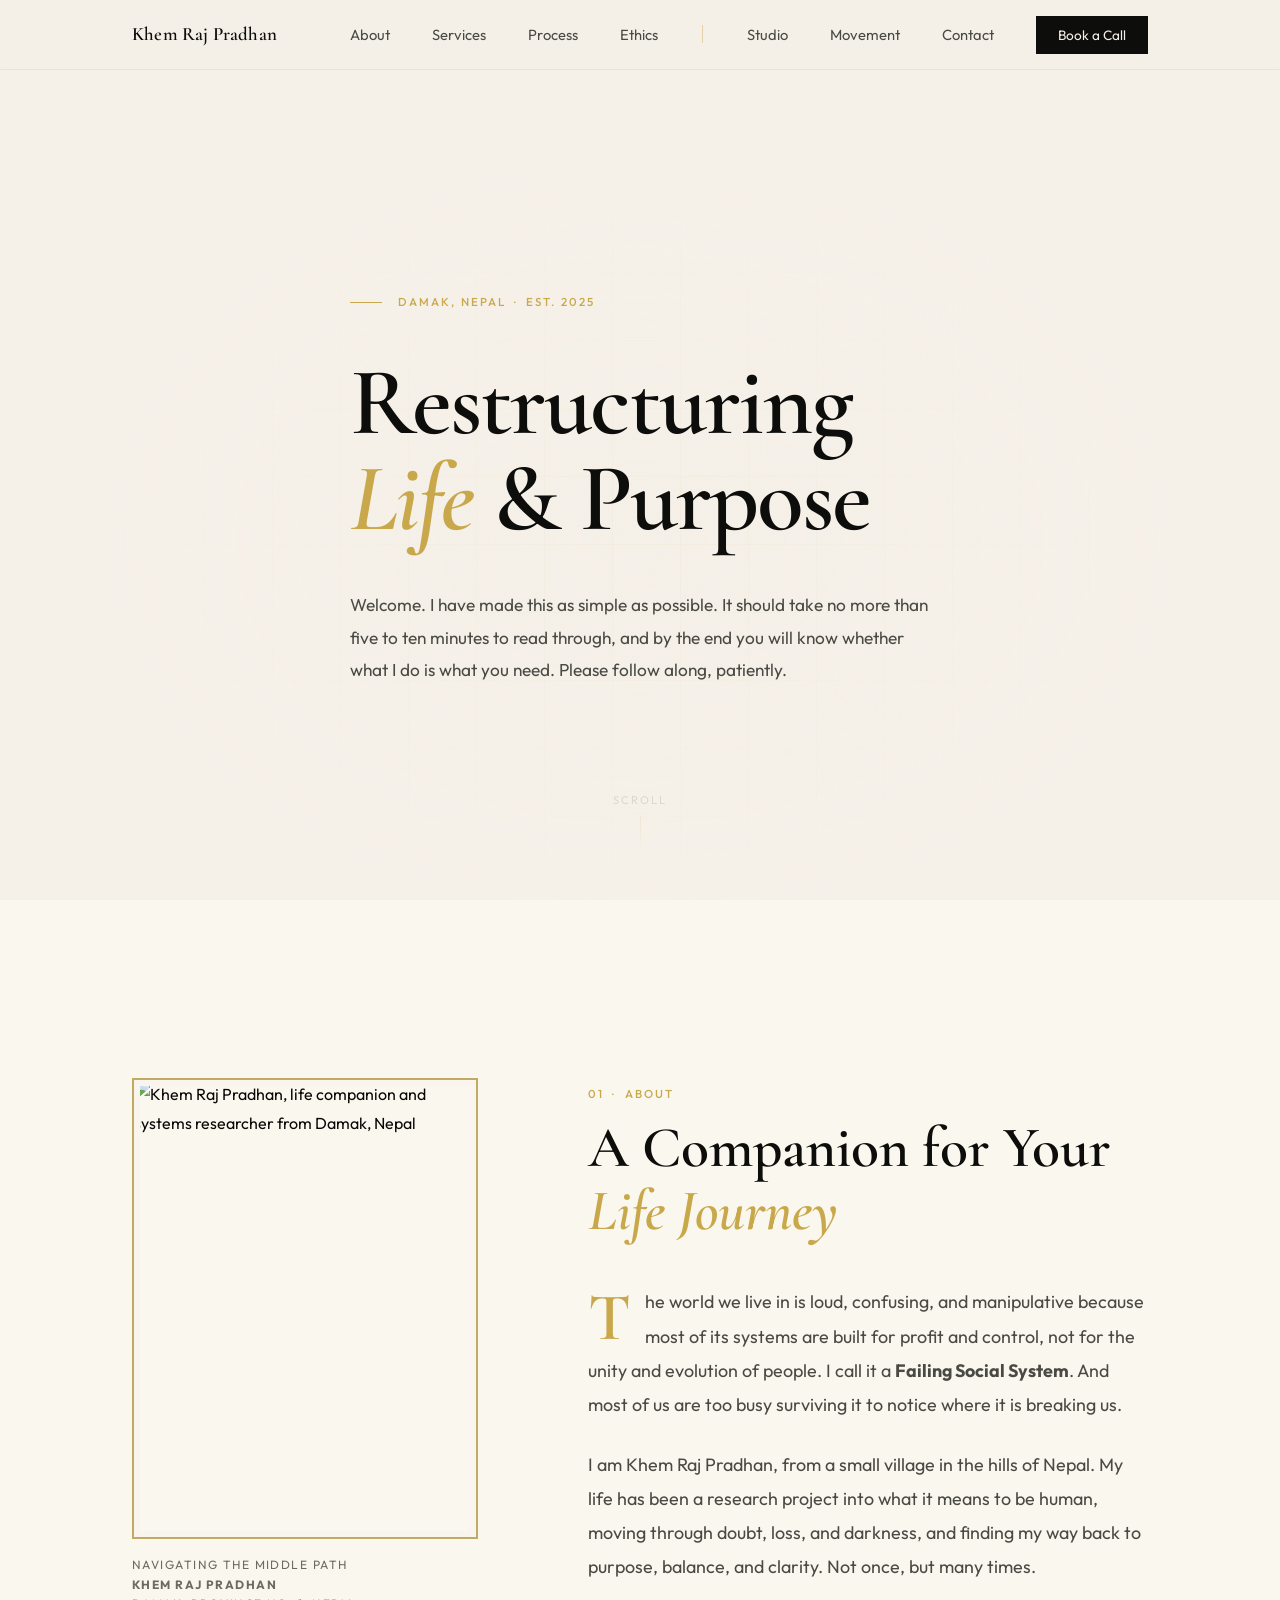
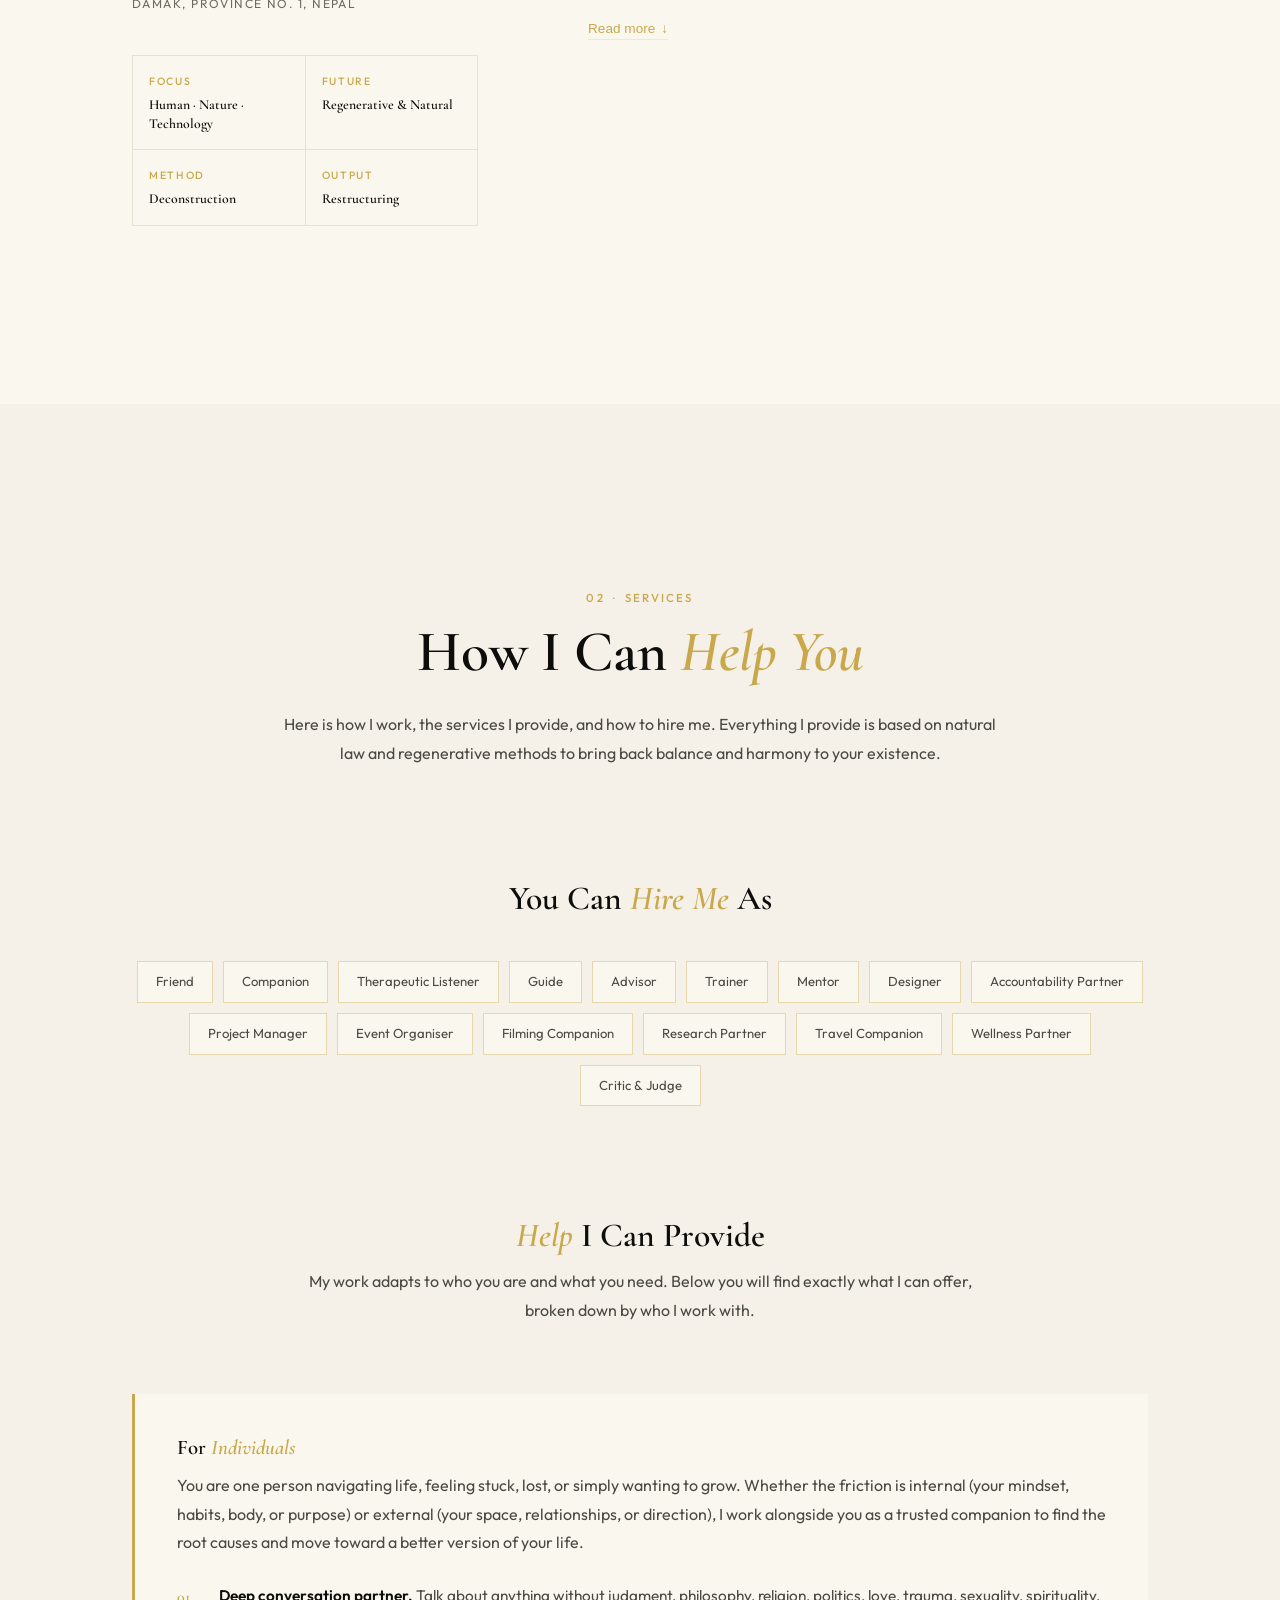
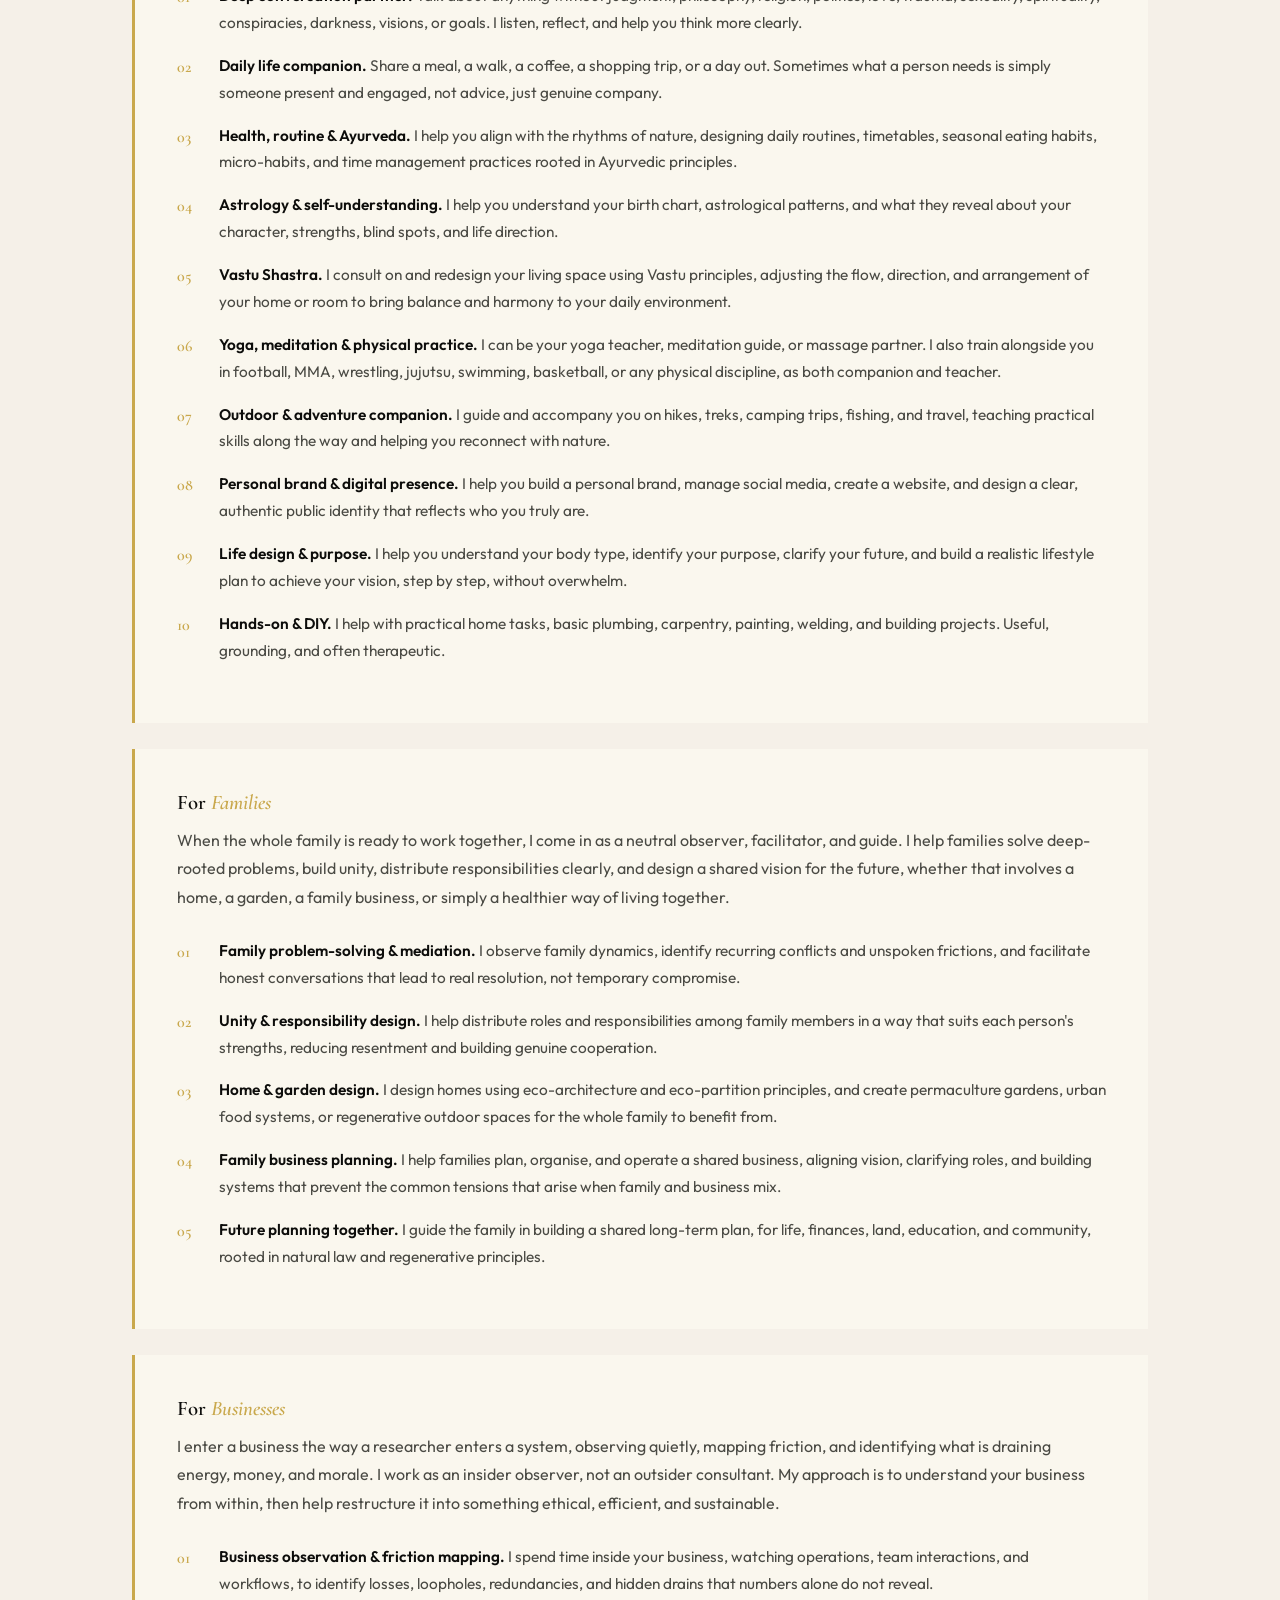
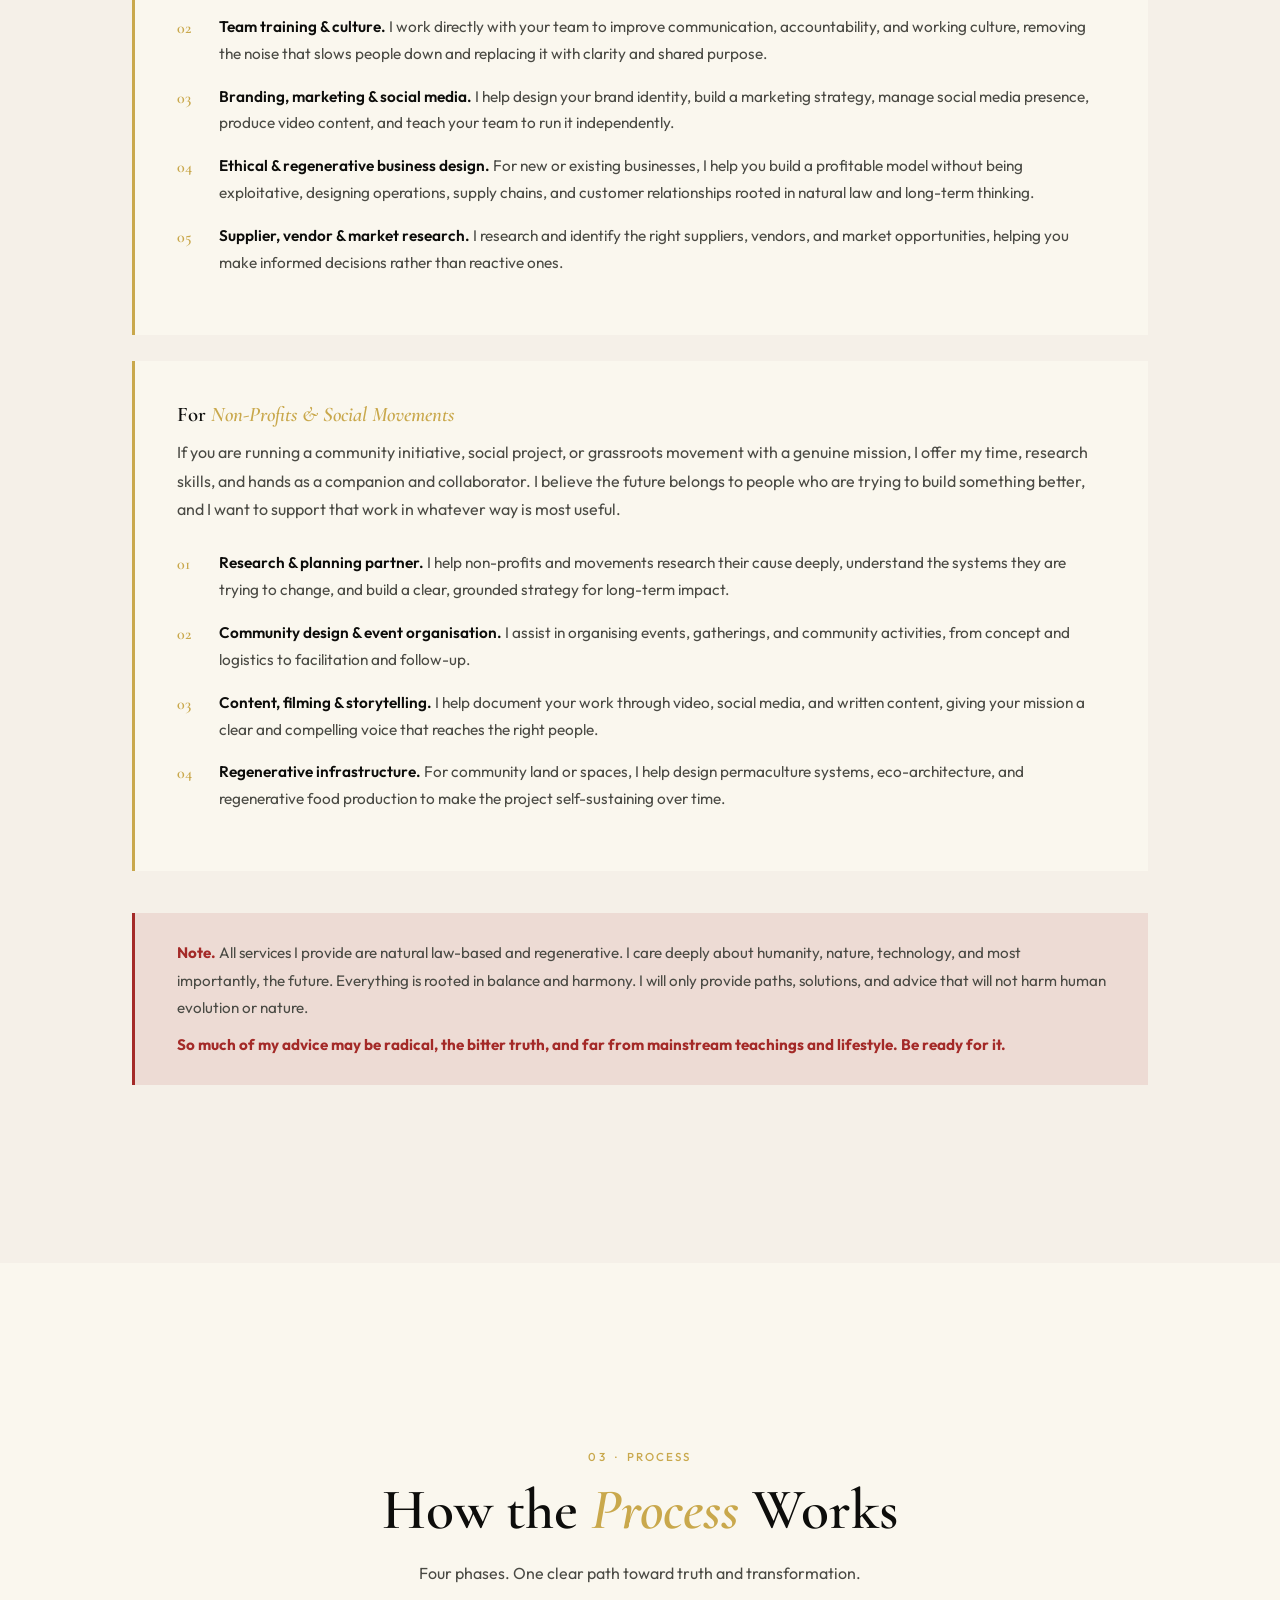
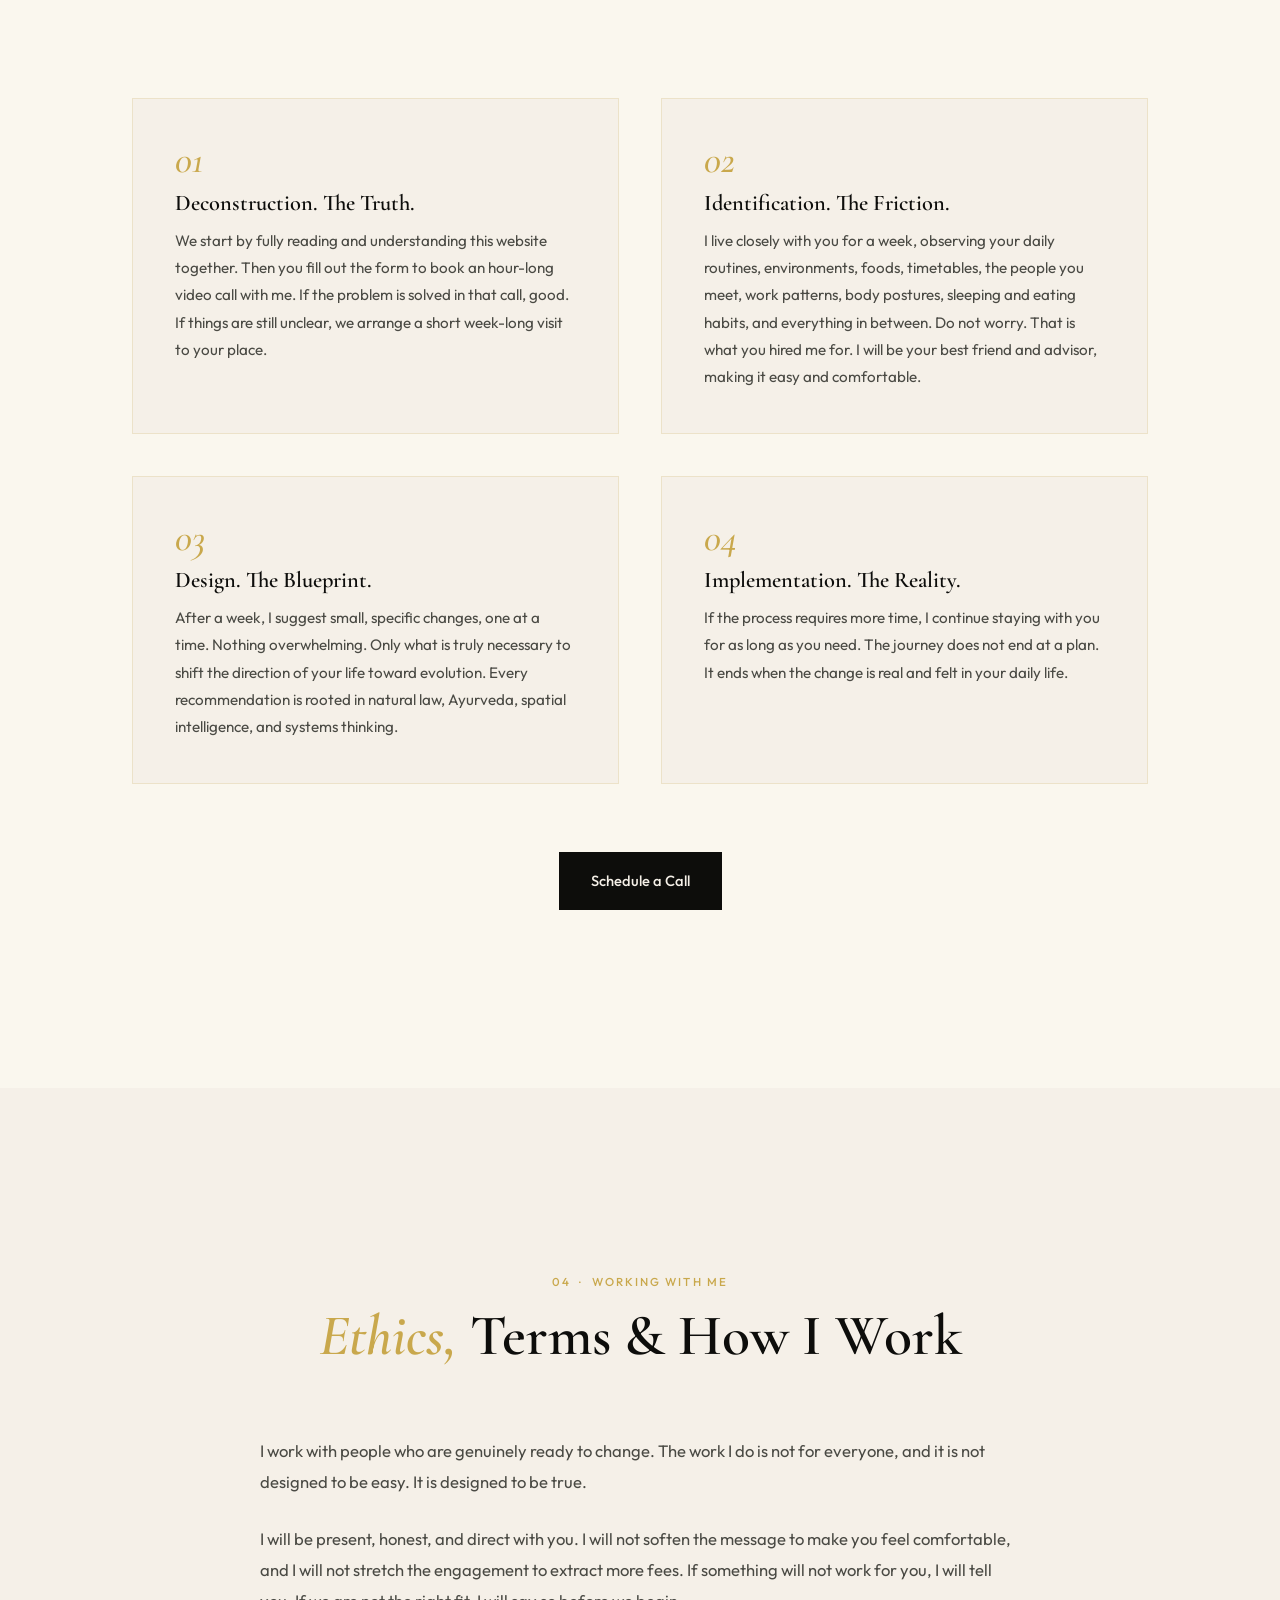
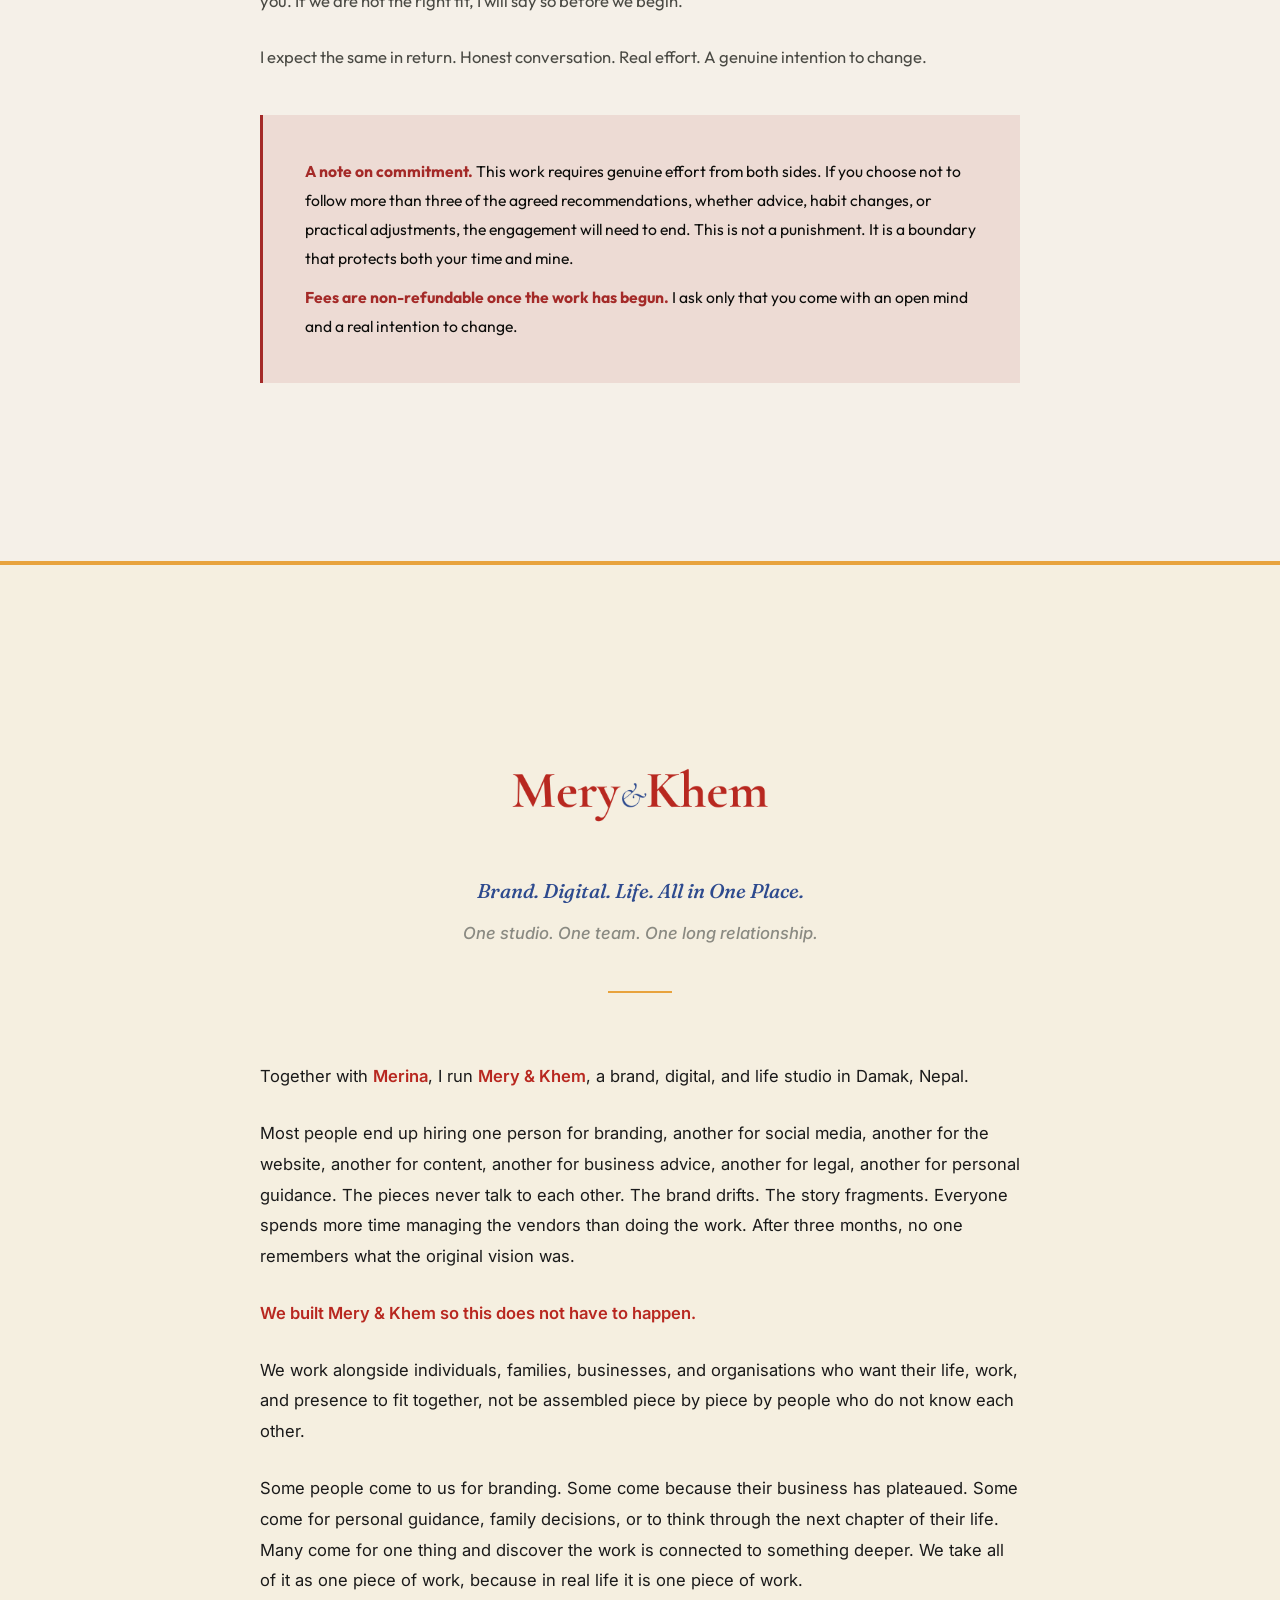
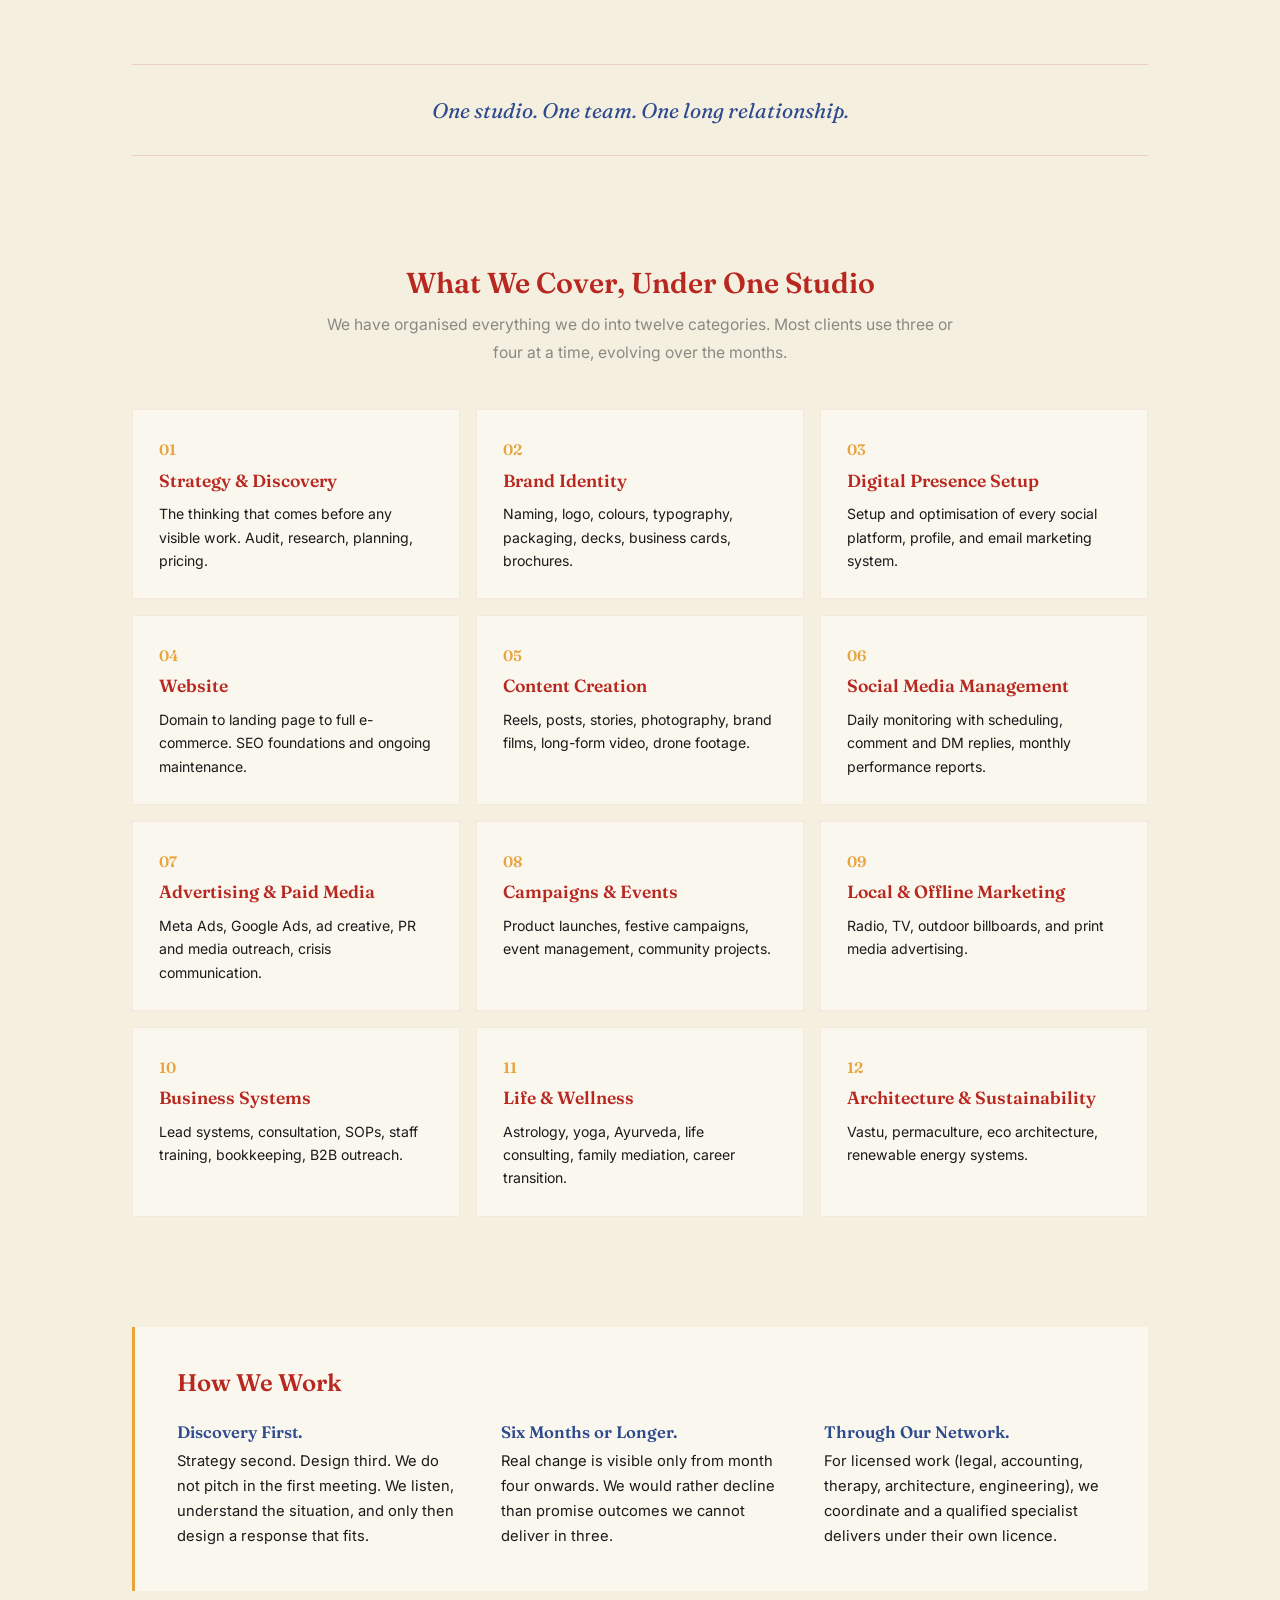
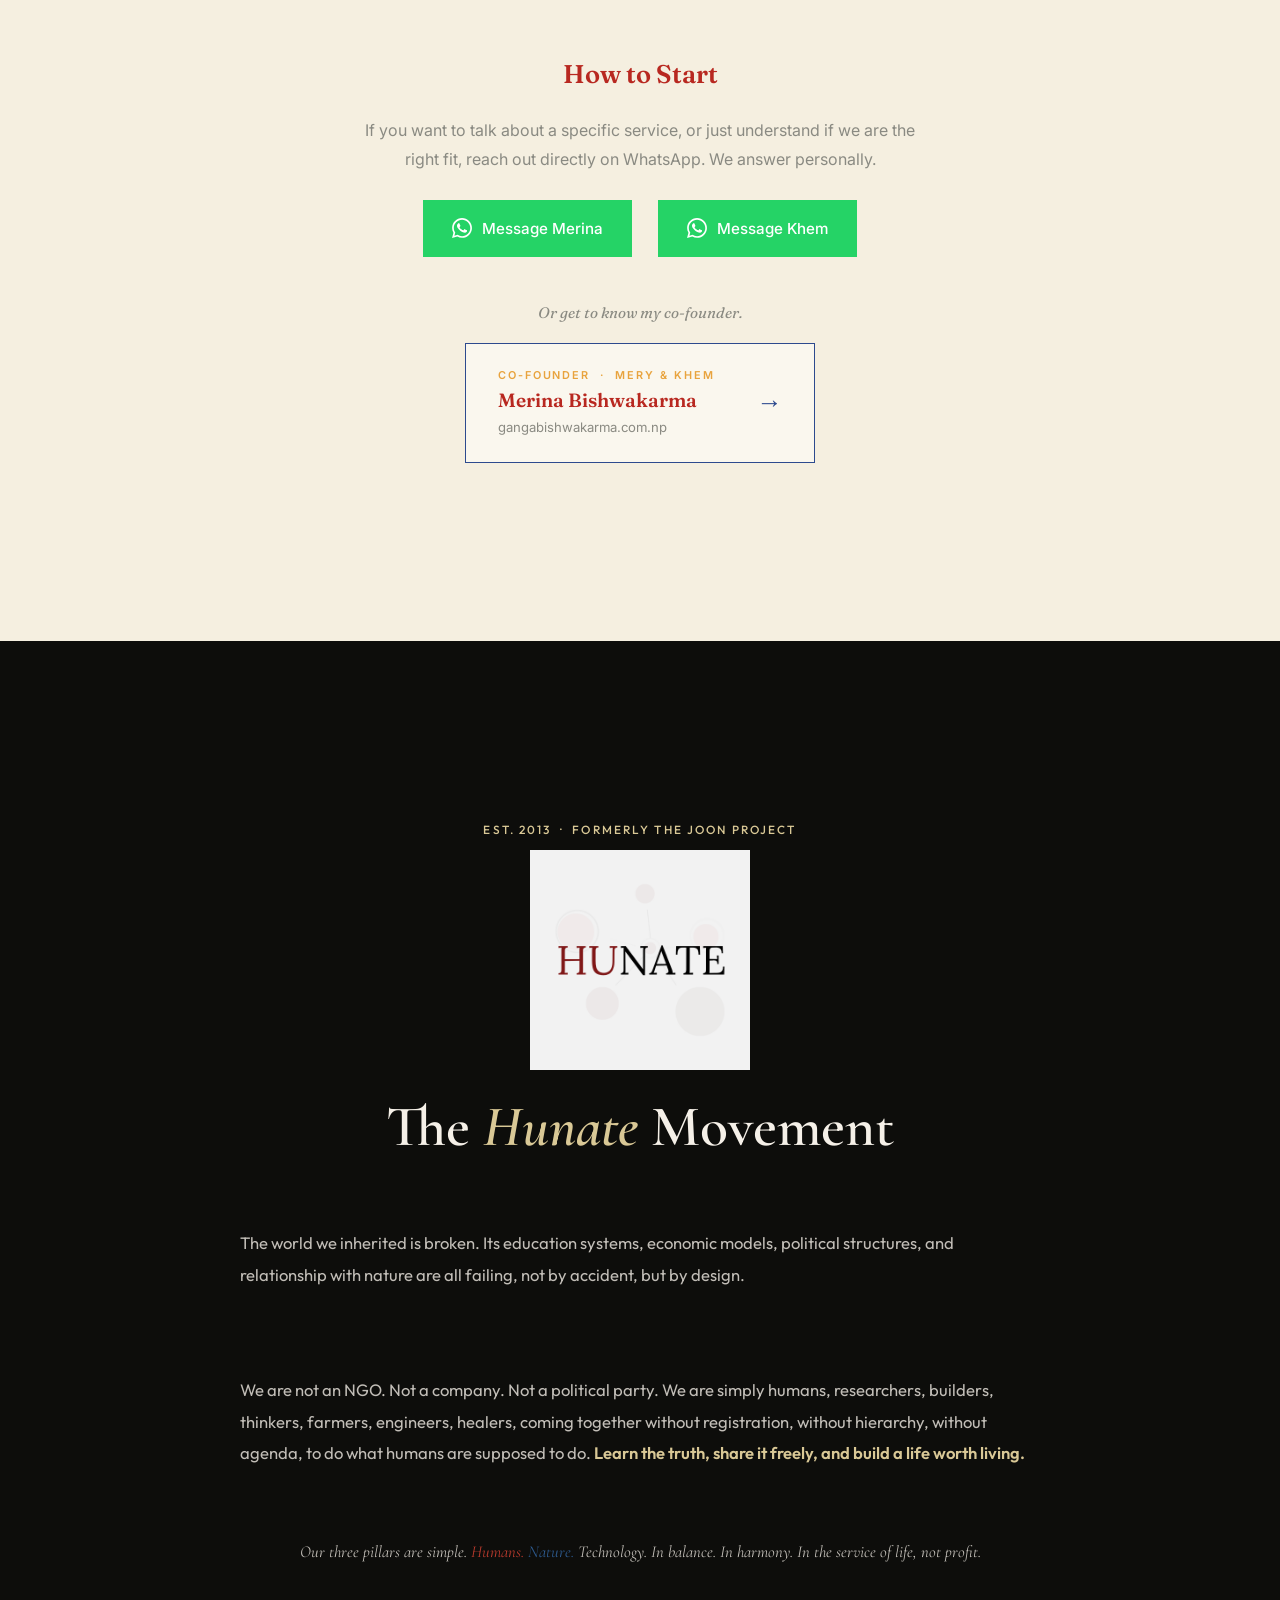
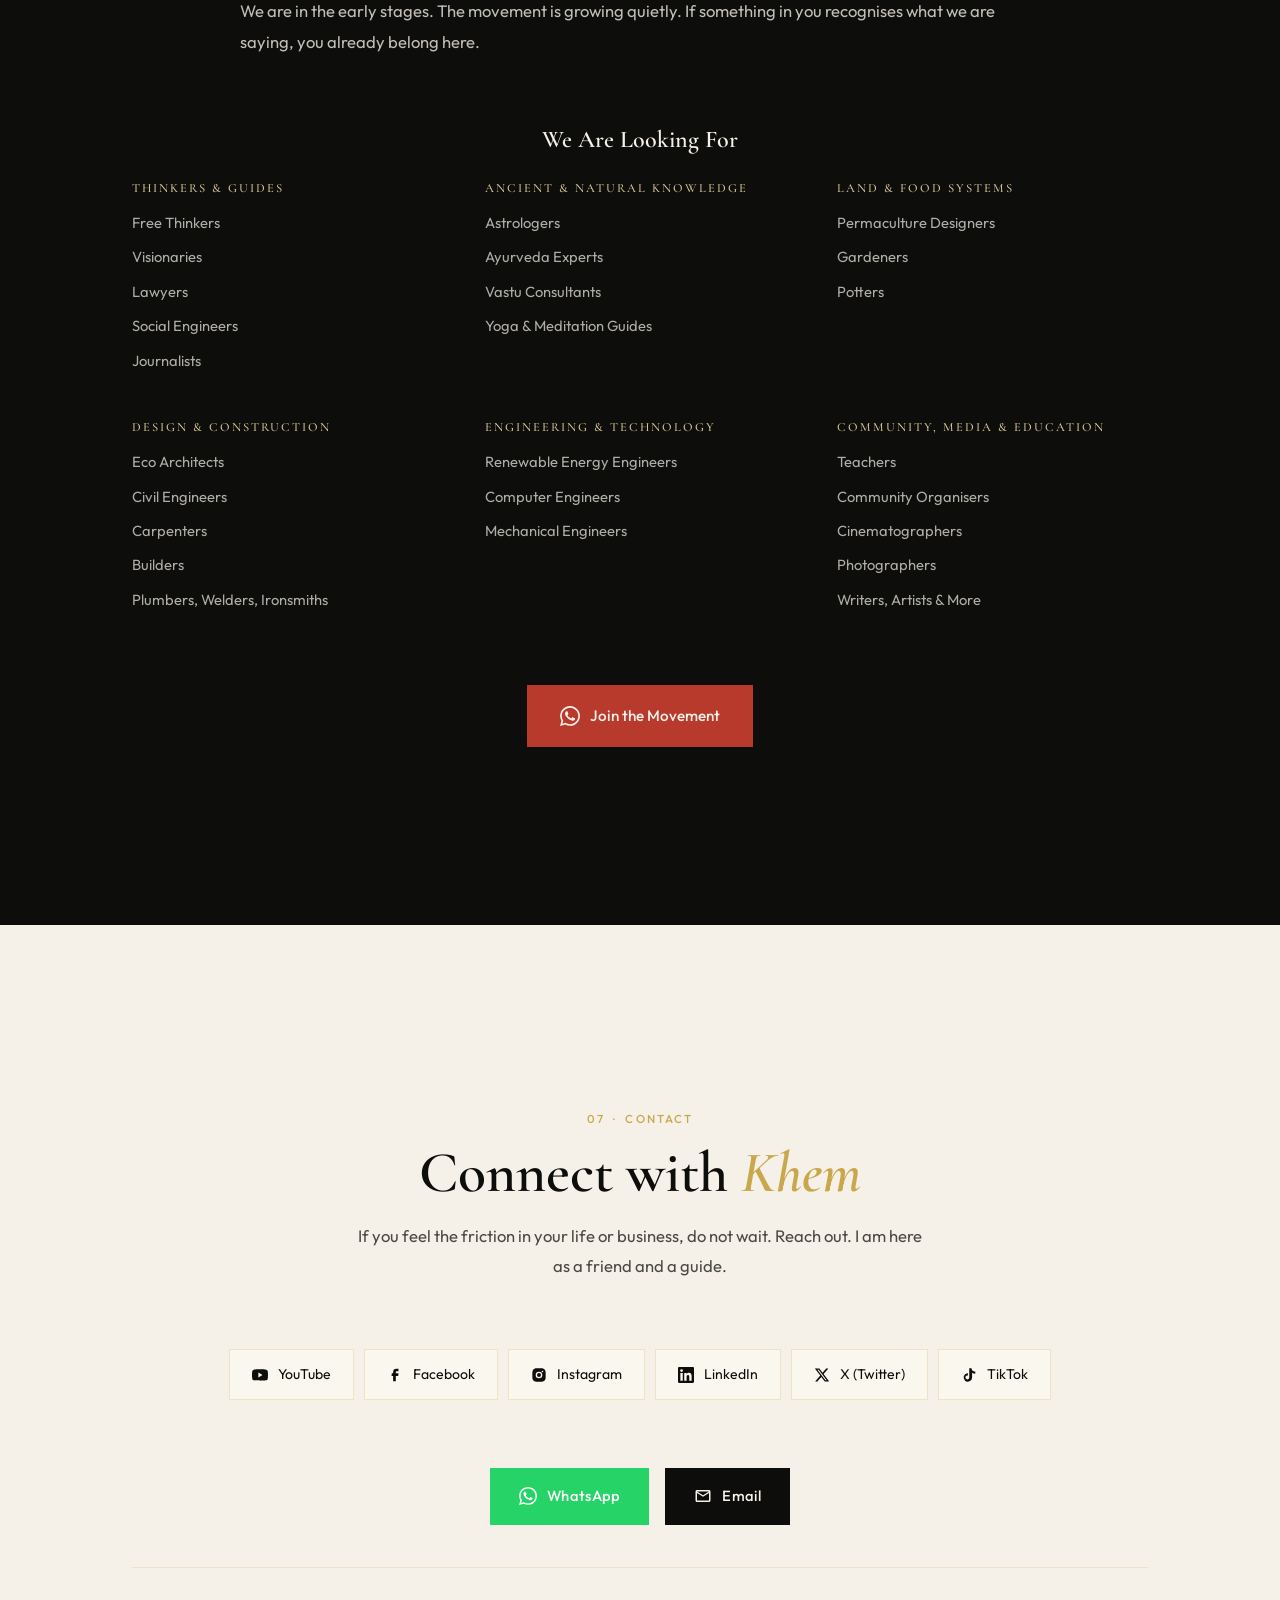
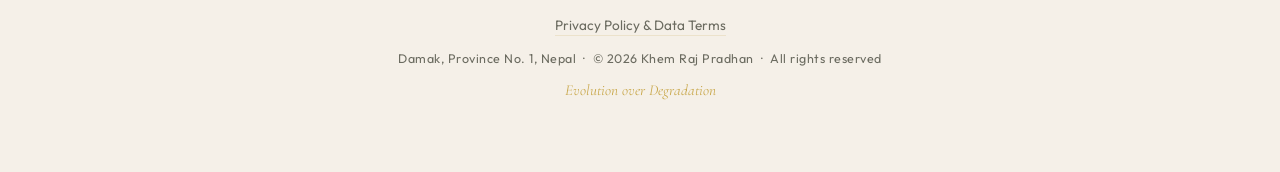
==== commit 88cc1311: "Update index.html" ====
--- a/index.html
+++ b/index.html
@@ -314,9 +314,10 @@
     .studio-cta { text-align: center; margin-top: var(--sp-3xl); }
     .studio-cta h3 { font-size: 1.6rem; margin-bottom: var(--sp-xl); }
     .studio-cta-buttons { display: flex; justify-content: center; gap: var(--sp-xl); flex-wrap: wrap; }
-    .studio-cta-buttons a { display: inline-block; padding: 14px 28px; font-family: 'Inter', sans-serif; font-size: 0.95rem; font-weight: 500; text-decoration: none; transition: transform 0.2s, background 0.3s; }
-    .studio-cta-wa { background: var(--studio-sindoor); color: var(--studio-offwhite); }
-    .studio-cta-wa:hover { background: var(--studio-indigo); transform: translateY(-2px); }
+    .studio-cta-buttons a { display: inline-flex; align-items: center; gap: var(--sp-md); padding: 14px 28px; font-family: 'Inter', sans-serif; font-size: 0.95rem; font-weight: 500; text-decoration: none; transition: transform 0.2s, background 0.3s, box-shadow 0.3s; }
+    .studio-cta-buttons a svg { width: 20px; height: 20px; fill: currentColor; }
+    .studio-cta-wa { background: #25D366; color: #fff; border: 1px solid #25D366; }
+    .studio-cta-wa:hover { background: #1da851; border-color: #1da851; transform: translateY(-2px); box-shadow: 0 14px 34px rgba(37,211,102,0.30); }
     .studio-cta-visit { background: transparent; color: var(--studio-sindoor); border: 1px solid var(--studio-sindoor); }
     .studio-cta-visit:hover { background: var(--studio-sindoor); color: var(--studio-offwhite); transform: translateY(-2px); }
     .studio-cross-wrap { margin-top: var(--sp-2xl); text-align: center; }
@@ -353,8 +354,9 @@
     .role-cat ul { list-style: none; }
     .role-cat ul li { color: rgba(245,240,232,0.7); font-size: 0.92rem; padding: 4px 0; }
     .hunate-cta { text-align: center; margin-top: var(--sp-3xl); }
-    .hunate-cta a { display: inline-block; background: var(--hunate-prana); color: var(--cream); padding: 16px 32px; font-family: 'Outfit', sans-serif; font-size: 0.95rem; font-weight: 500; text-decoration: none; transition: background 0.3s, transform 0.2s; }
-    .hunate-cta a:hover { background: var(--hunate-akasha); transform: translateY(-2px); }
+    .hunate-cta a { display: inline-flex; align-items: center; gap: var(--sp-md); background: var(--hunate-prana); color: var(--cream); padding: 16px 32px; font-family: 'Outfit', sans-serif; font-size: 0.95rem; font-weight: 500; text-decoration: none; transition: background 0.3s, transform 0.2s, box-shadow 0.3s; border: 1px solid var(--hunate-prana); }
+    .hunate-cta a:hover { background: var(--hunate-akasha); border-color: var(--hunate-akasha); transform: translateY(-2px); box-shadow: 0 14px 34px rgba(184,58,45,0.30); }
+    .hunate-cta a svg { width: 20px; height: 20px; fill: currentColor; }
 
     /* Contact */
     #contact { background: var(--cream); padding: var(--sp-5xl) 0 var(--sp-3xl); }
@@ -462,10 +464,6 @@
     </div>
     <h1 class="h-xl hero-headline reveal delay-1">Restructuring<br><em class="gold">Life</em> &amp; Purpose</h1>
     <p class="hero-sub reveal delay-2">Welcome. I have made this as simple as possible. It should take no more than five to ten minutes to read through, and by the end you will know whether what I do is what you need. Please follow along, patiently.</p>
-    <div class="hero-actions reveal delay-3">
-      <a href="#about" class="btn-primary">Begin the Journey</a>
-      <a href="https://forms.gle/oUjcrJpiPMUnJNSy7" target="_blank" rel="noopener" class="btn-line">Schedule a call &nbsp;→</a>
-    </div>
   </div>
   <div class="scroll-hint" aria-hidden="true">
     <span>Scroll</span>
@@ -516,9 +514,9 @@
       <p class="body-md">Here is how I work, the services I provide, and how to hire me. Everything I provide is based on natural law and regenerative methods to bring back balance and harmony to your existence.</p>
     </div>
 
-    <div class="reveal" style="margin: var(--sp-3xl) 0;">
-      <h3 class="h-md" style="text-align: center; margin-bottom: var(--sp-md);">You Can <em class="gold">Hire Me</em> As</h3>
-      <div class="roles-grid">
+    <div style="margin: var(--sp-3xl) 0;">
+      <h3 class="h-md reveal" style="text-align: center; margin-bottom: var(--sp-md);">You Can <em class="gold">Hire Me</em> As</h3>
+      <div class="roles-grid reveal">
         <span class="role-pill">Friend</span>
         <span class="role-pill">Companion</span>
         <span class="role-pill">Therapeutic Listener</span>
@@ -538,9 +536,9 @@
       </div>
     </div>
 
-    <div class="reveal" style="margin-top: var(--sp-4xl);">
-      <h3 class="h-md" style="text-align: center; margin-bottom: var(--sp-md);"><em class="gold">Help</em> I Can Provide</h3>
-      <p class="body-md" style="text-align: center; max-width: 680px; margin: 0 auto var(--sp-3xl);">My work adapts to who you are and what you need. Below you will find exactly what I can offer, broken down by who I work with.</p>
+    <div style="margin-top: var(--sp-4xl);">
+      <h3 class="h-md reveal" style="text-align: center; margin-bottom: var(--sp-md);"><em class="gold">Help</em> I Can Provide</h3>
+      <p class="body-md reveal" style="text-align: center; max-width: 680px; margin: 0 auto var(--sp-3xl);">My work adapts to who you are and what you need. Below you will find exactly what I can offer, broken down by who I work with.</p>
 
       <div class="audience-block reveal">
         <h3 class="h-sm">For <em>Individuals</em></h3>
@@ -725,8 +723,14 @@
       <h3>How to Start</h3>
       <p style="font-size: 1rem; color: var(--studio-stone); max-width: 580px; margin: 0 auto var(--sp-xl);">If you want to talk about a specific service, or just understand if we are the right fit, reach out directly on WhatsApp. We answer personally.</p>
       <div class="studio-cta-buttons">
-        <a href="https://wa.me/9779817928622" target="_blank" rel="noopener" class="studio-cta-wa">WhatsApp Merina &nbsp;·&nbsp; +977 9817928622</a>
-        <a href="https://wa.me/9779840852582" target="_blank" rel="noopener" class="studio-cta-wa">WhatsApp Khem &nbsp;·&nbsp; +977 9840852582</a>
+        <a href="https://wa.me/9779817928622" target="_blank" rel="noopener" class="studio-cta-wa" aria-label="Message Merina on WhatsApp">
+          <svg viewBox="0 0 24 24"><path d="M.057 24l1.687-6.163c-1.041-1.804-1.588-3.849-1.587-5.946.003-6.556 5.338-11.891 11.893-11.891 3.181.001 6.167 1.24 8.413 3.488 2.245 2.248 3.481 5.236 3.48 8.414-.003 6.557-5.338 11.892-11.893 11.892-1.99-.001-3.951-.5-5.688-1.448L.057 24zm6.597-3.807c1.676.995 3.276 1.591 5.392 1.592 5.448 0 9.886-4.434 9.889-9.885.002-5.462-4.415-9.89-9.881-9.892-5.452 0-9.887 4.434-9.889 9.884-.001 2.225.651 3.891 1.746 5.634l-.999 3.648 3.742-.981zm11.387-5.464c-.074-.124-.272-.198-.57-.347-.297-.149-1.758-.868-2.031-.967-.272-.099-.47-.149-.669.149-.198.297-.768.967-.941 1.165-.173.198-.347.223-.644.074-.297-.149-1.255-.462-2.39-1.475-.883-.788-1.48-1.761-1.653-2.059-.173-.297-.018-.458.13-.606.134-.133.297-.347.446-.521.151-.172.2-.296.3-.495.099-.198.05-.372-.025-.521-.075-.148-.669-1.611-.916-2.206-.242-.579-.487-.501-.669-.51l-.57-.01c-.198 0-.52.074-.792.372s-1.04 1.016-1.04 2.479 1.065 2.876 1.213 3.074c.149.198 2.095 3.2 5.076 4.487.71.306 1.263.489 1.694.626.712.226 1.36.194 1.872.118.571-.085 1.758-.719 2.006-1.413.248-.695.248-1.29.173-1.414z"/></svg>
+          Message Merina
+        </a>
+        <a href="https://wa.me/9779840852582" target="_blank" rel="noopener" class="studio-cta-wa" aria-label="Message Khem on WhatsApp">
+          <svg viewBox="0 0 24 24"><path d="M.057 24l1.687-6.163c-1.041-1.804-1.588-3.849-1.587-5.946.003-6.556 5.338-11.891 11.893-11.891 3.181.001 6.167 1.24 8.413 3.488 2.245 2.248 3.481 5.236 3.48 8.414-.003 6.557-5.338 11.892-11.893 11.892-1.99-.001-3.951-.5-5.688-1.448L.057 24zm6.597-3.807c1.676.995 3.276 1.591 5.392 1.592 5.448 0 9.886-4.434 9.889-9.885.002-5.462-4.415-9.89-9.881-9.892-5.452 0-9.887 4.434-9.889 9.884-.001 2.225.651 3.891 1.746 5.634l-.999 3.648 3.742-.981zm11.387-5.464c-.074-.124-.272-.198-.57-.347-.297-.149-1.758-.868-2.031-.967-.272-.099-.47-.149-.669.149-.198.297-.768.967-.941 1.165-.173.198-.347.223-.644.074-.297-.149-1.255-.462-2.39-1.475-.883-.788-1.48-1.761-1.653-2.059-.173-.297-.018-.458.13-.606.134-.133.297-.347.446-.521.151-.172.2-.296.3-.495.099-.198.05-.372-.025-.521-.075-.148-.669-1.611-.916-2.206-.242-.579-.487-.501-.669-.51l-.57-.01c-.198 0-.52.074-.792.372s-1.04 1.016-1.04 2.479 1.065 2.876 1.213 3.074c.149.198 2.095 3.2 5.076 4.487.71.306 1.263.489 1.694.626.712.226 1.36.194 1.872.118.571-.085 1.758-.719 2.006-1.413.248-.695.248-1.29.173-1.414z"/></svg>
+          Message Khem
+        </a>
       </div>
       <div class="studio-cross-wrap">
         <p class="lead">Or get to know my co-founder.</p>
@@ -825,7 +829,10 @@
     </div>
 
     <div class="hunate-cta reveal">
-      <a href="https://wa.me/9779816860282" target="_blank" rel="noopener">Join the Movement &nbsp;·&nbsp; +977 9816860282</a>
+      <a href="https://wa.me/9779816860282" target="_blank" rel="noopener" aria-label="Join the Hunate Movement on WhatsApp">
+        <svg viewBox="0 0 24 24"><path d="M.057 24l1.687-6.163c-1.041-1.804-1.588-3.849-1.587-5.946.003-6.556 5.338-11.891 11.893-11.891 3.181.001 6.167 1.24 8.413 3.488 2.245 2.248 3.481 5.236 3.48 8.414-.003 6.557-5.338 11.892-11.893 11.892-1.99-.001-3.951-.5-5.688-1.448L.057 24zm6.597-3.807c1.676.995 3.276 1.591 5.392 1.592 5.448 0 9.886-4.434 9.889-9.885.002-5.462-4.415-9.89-9.881-9.892-5.452 0-9.887 4.434-9.889 9.884-.001 2.225.651 3.891 1.746 5.634l-.999 3.648 3.742-.981zm11.387-5.464c-.074-.124-.272-.198-.57-.347-.297-.149-1.758-.868-2.031-.967-.272-.099-.47-.149-.669.149-.198.297-.768.967-.941 1.165-.173.198-.347.223-.644.074-.297-.149-1.255-.462-2.39-1.475-.883-.788-1.48-1.761-1.653-2.059-.173-.297-.018-.458.13-.606.134-.133.297-.347.446-.521.151-.172.2-.296.3-.495.099-.198.05-.372-.025-.521-.075-.148-.669-1.611-.916-2.206-.242-.579-.487-.501-.669-.51l-.57-.01c-.198 0-.52.074-.792.372s-1.04 1.016-1.04 2.479 1.065 2.876 1.213 3.074c.149.198 2.095 3.2 5.076 4.487.71.306 1.263.489 1.694.626.712.226 1.36.194 1.872.118.571-.085 1.758-.719 2.006-1.413.248-.695.248-1.29.173-1.414z"/></svg>
+        Join the Movement
+      </a>
     </div>
   </div>
 </section>
@@ -968,7 +975,7 @@
         io.unobserve(e.target);
       }
     });
-  }, { threshold: 0.12, rootMargin: '0px 0px -60px 0px' });
+  }, { threshold: 0, rootMargin: '0px 0px -80px 0px' });
   document.querySelectorAll('.reveal').forEach(function(el) { io.observe(el); });
 </script>
 
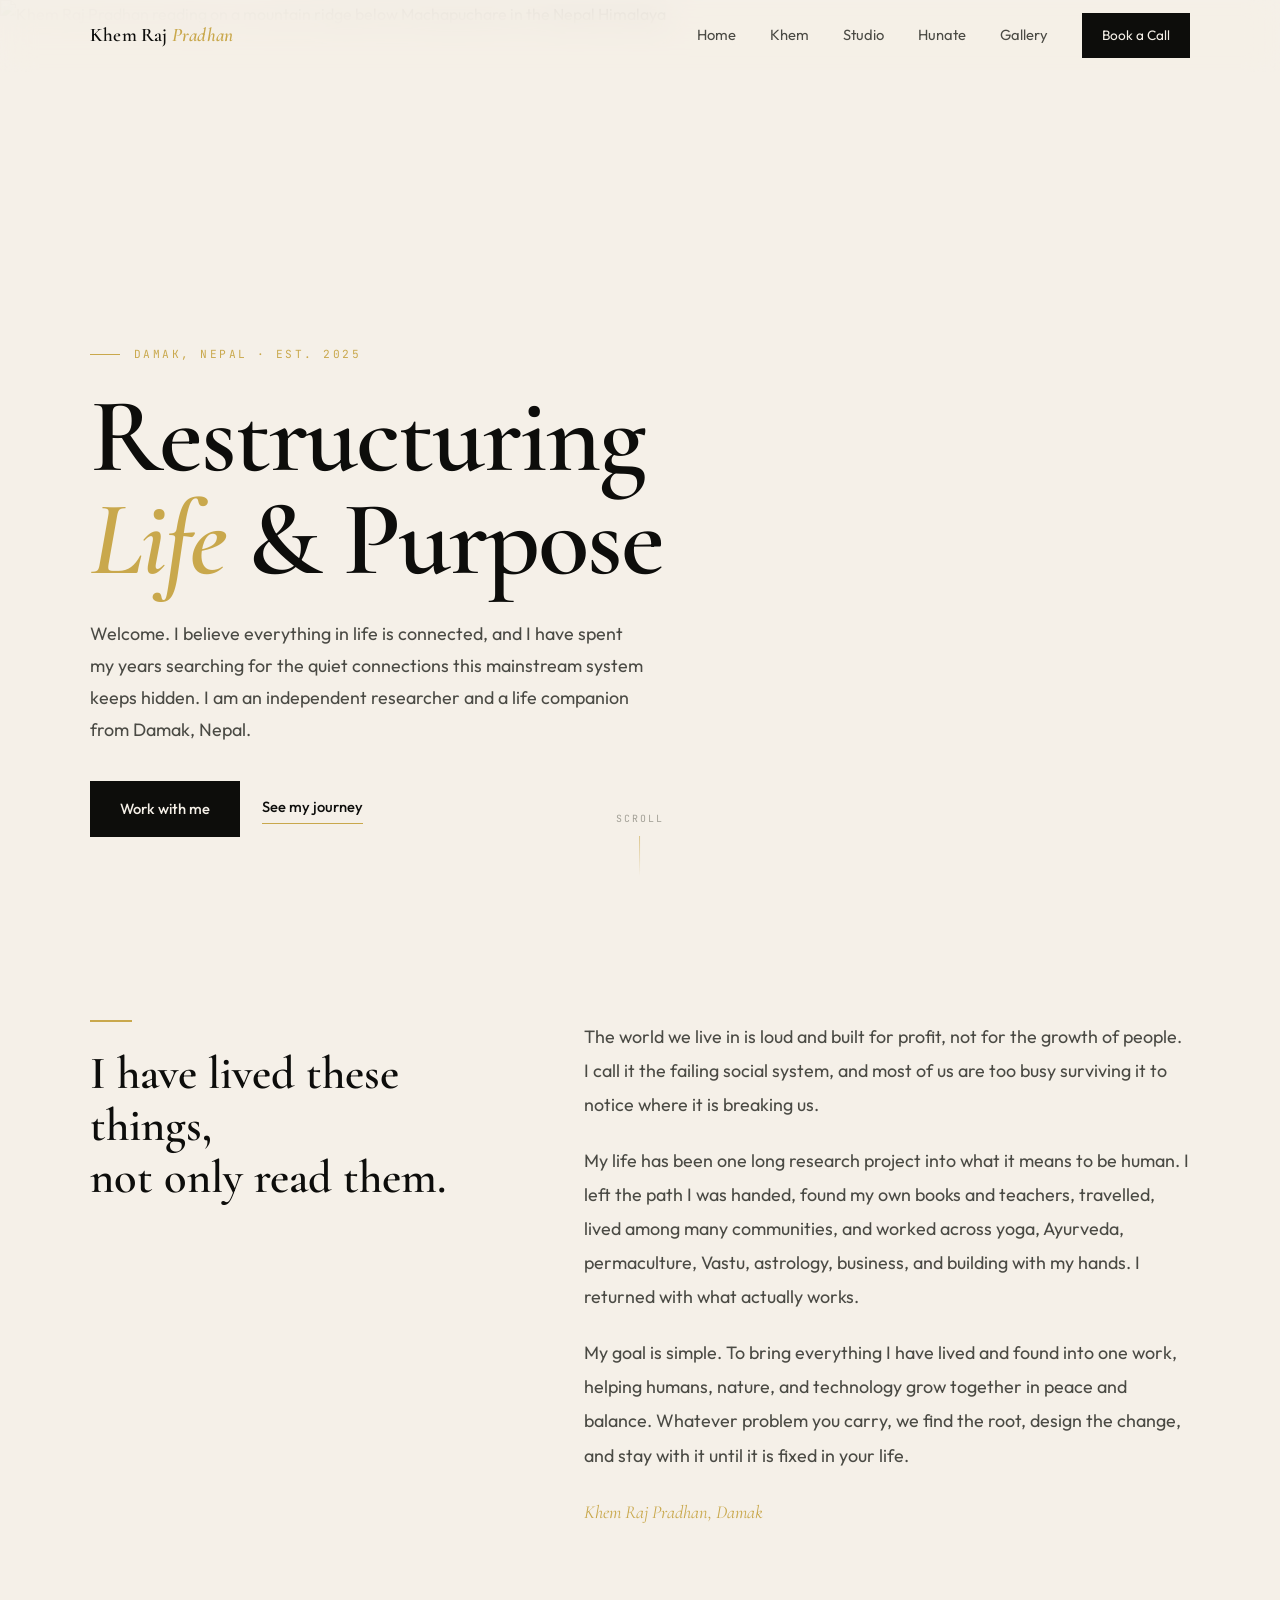
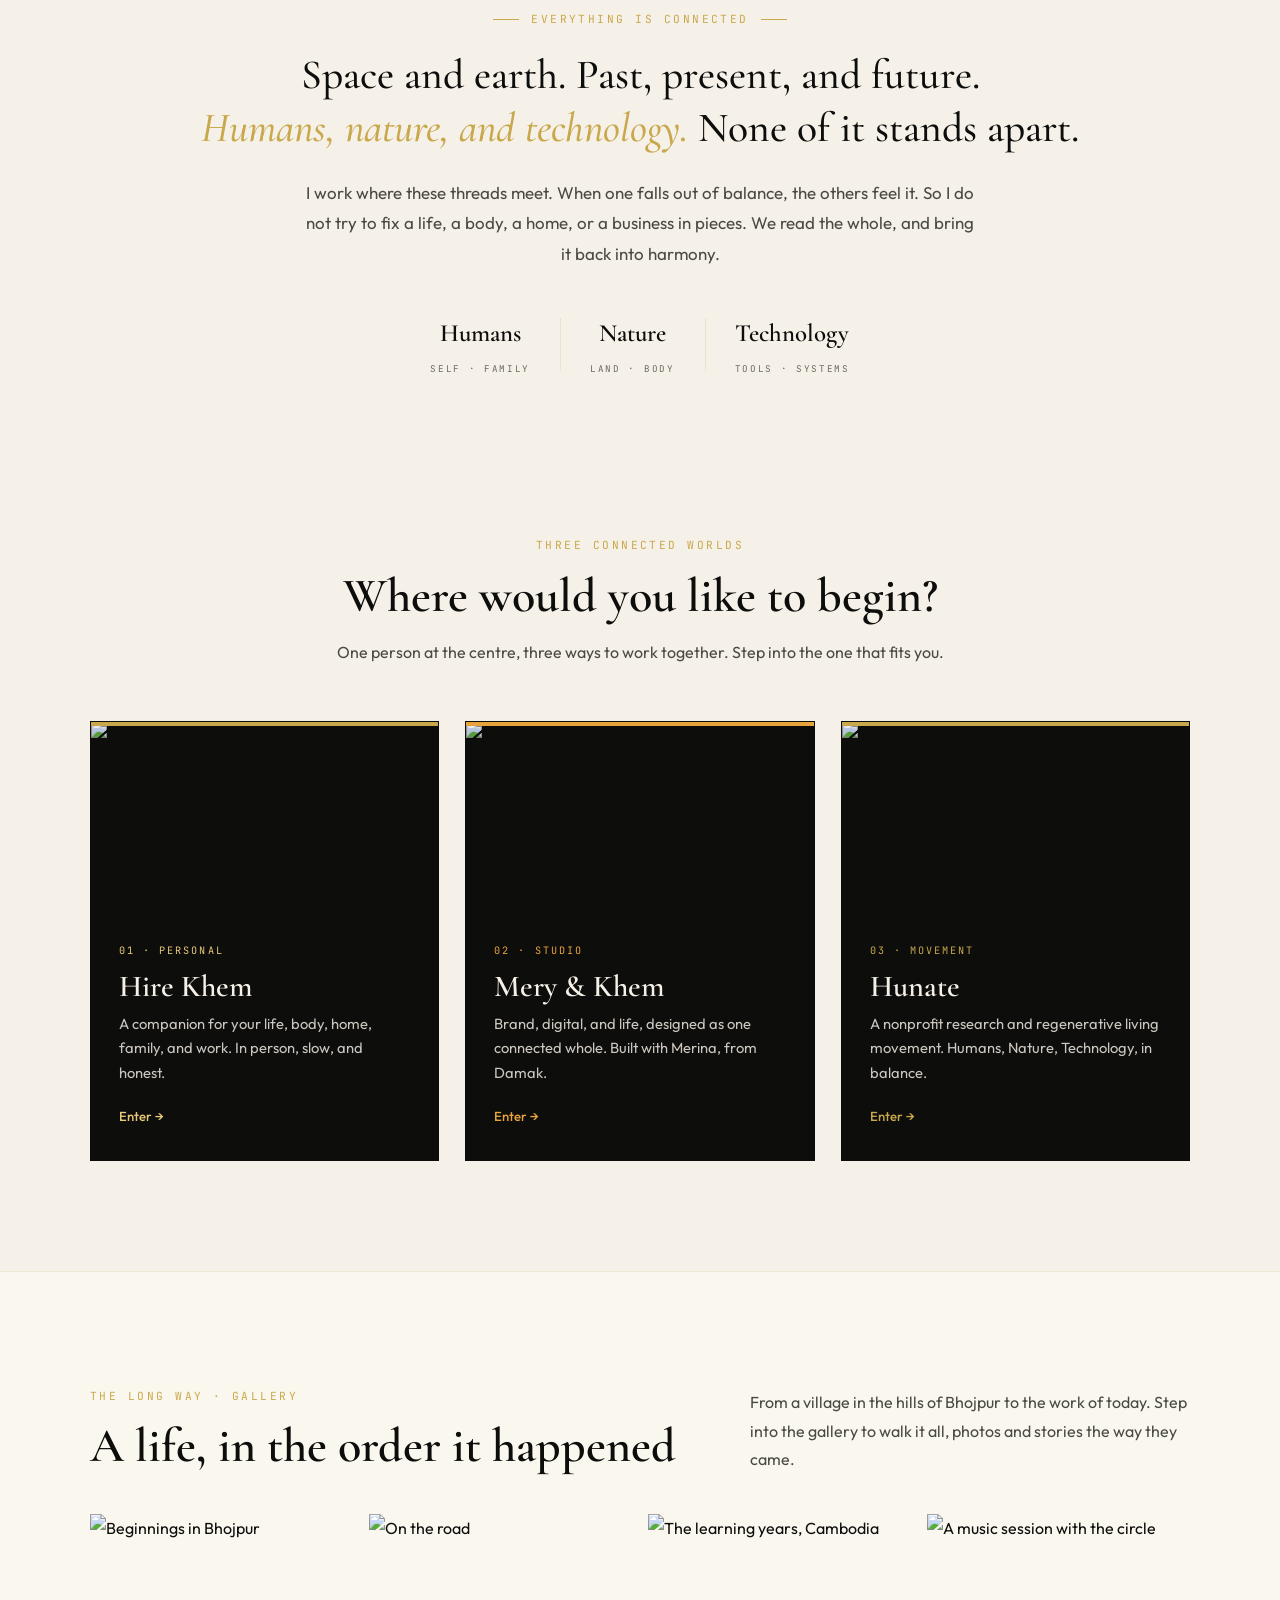
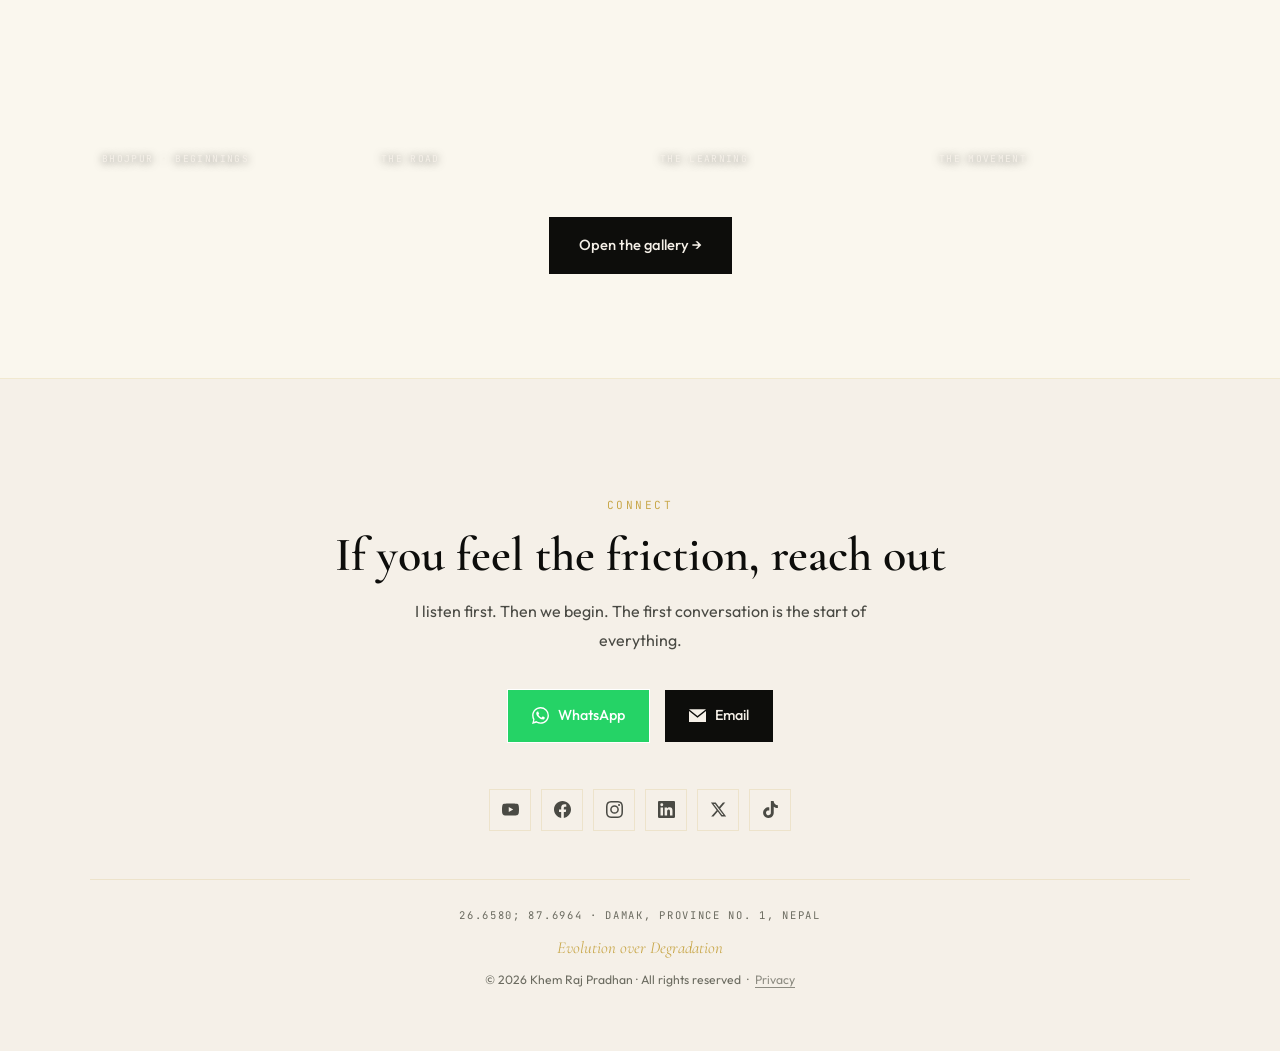
==== commit ad8b1672: "Add files via upload" ====
--- a/index.html
+++ b/index.html
@@ -1,983 +1,380 @@
 <!DOCTYPE html>
 <html lang="en">
 <head>
-  <meta charset="UTF-8">
-  <meta name="viewport" content="width=device-width, initial-scale=1.0">
-  <meta http-equiv="X-UA-Compatible" content="IE=edge">
-
-  <title>Khem Raj Pradhan | Life Companion & Systems Researcher — Damak, Nepal</title>
-  <meta name="description" content="Khem Raj Pradhan is an independent life companion, systems researcher, and regenerative living guide based in Damak, Nepal. Working alongside individuals, families, businesses, and movements ready to step away from the noise of the failing social system.">
-  <meta name="keywords" content="Khem Raj Pradhan, life companion, systems researcher, regenerative living, Nepal, Damak, permaculture, ayurveda, vastu shastra, astrology, Hunate Movement, Mery and Khem">
-  <meta name="author" content="Khem Raj Pradhan">
-  <meta name="robots" content="index, follow, max-image-preview:large">
-  <meta name="theme-color" content="#F5F0E8">
-  <meta name="application-name" content="Khem Raj Pradhan">
-  <meta name="mobile-web-app-capable" content="yes">
-  <link rel="canonical" href="https://khemrajpradhan.com.np/">
-
-  <meta name="geo.region" content="NP-1">
-  <meta name="geo.placename" content="Damak, Jhapa, Nepal">
-  <meta name="geo.position" content="26.6580;87.6964">
-  <meta name="ICBM" content="26.6580, 87.6964">
-
-  <meta property="og:type" content="website">
-  <meta property="og:url" content="https://khemrajpradhan.com.np/">
-  <meta property="og:title" content="Khem Raj Pradhan | Life Companion & Systems Researcher">
-  <meta property="og:description" content="An independent life companion working alongside individuals, families, businesses, and movements in Damak, Nepal. Co-founder of Mery & Khem studio.">
-  <meta property="og:image" content="https://khemrajpradhan.com.np/assets/img/og-image.jpg">
-  <meta property="og:image:width" content="1200">
-  <meta property="og:image:height" content="630">
-  <meta property="og:image:alt" content="Khem Raj Pradhan, Life Companion & Systems Researcher, Damak Nepal">
-  <meta property="og:locale" content="en_US">
-  <meta property="og:site_name" content="Khem Raj Pradhan">
-
-  <meta name="twitter:card" content="summary_large_image">
-  <meta name="twitter:title" content="Khem Raj Pradhan | Life Companion & Systems Researcher">
-  <meta name="twitter:description" content="An independent life companion working alongside individuals, families, businesses, and movements in Damak, Nepal.">
-  <meta name="twitter:image" content="https://khemrajpradhan.com.np/assets/img/og-image.jpg">
-  <meta name="twitter:image:alt" content="Khem Raj Pradhan, Damak Nepal">
-
-  <meta name="apple-mobile-web-app-capable" content="yes">
-  <meta name="apple-mobile-web-app-status-bar-style" content="default">
-  <meta name="apple-mobile-web-app-title" content="Khem Raj Pradhan">
-
-  <link rel="icon" type="image/png" sizes="32x32" href="assets/img/favicon-32.png">
-  <link rel="icon" type="image/png" sizes="16x16" href="assets/img/favicon-16.png">
-  <link rel="icon" type="image/x-icon" href="assets/img/favicon.ico">
-  <link rel="apple-touch-icon" sizes="180x180" href="assets/img/apple-touch-icon.png">
-  <link rel="icon" type="image/png" sizes="192x192" href="assets/img/icon-192.png">
-  <link rel="manifest" href="manifest.json">
-
-  <script type="application/ld+json">
-  {
-    "@context": "https://schema.org",
-    "@graph": [
-      {
-        "@type": "Person",
-        "@id": "https://khemrajpradhan.com.np/#person",
-        "name": "Khem Raj Pradhan",
-        "url": "https://khemrajpradhan.com.np",
-        "image": "https://khemrajpradhan.com.np/assets/img/khem_raj_pradhan.webp",
-        "jobTitle": "Life Companion & Systems Researcher",
-        "description": "Independent life companion, systems researcher, and regenerative living guide based in Damak, Nepal. Co-founder of Mery & Khem studio.",
-        "address": { "@type": "PostalAddress", "addressLocality": "Damak", "addressRegion": "Province No. 1", "addressCountry": "NP" },
-        "email": "email@khemrajpradhan.com.np",
-        "telephone": "+977-9840852582",
-        "sameAs": [
-          "https://www.youtube.com/@khemrajpradhan-com-np",
-          "https://www.facebook.com/khemrajpradhan.com.np",
-          "https://www.instagram.com/khemrajpradhan.com.np/",
-          "https://www.linkedin.com/in/khemrajpradhan-com-np/",
-          "https://x.com/khemrajpradhan_",
-          "https://www.tiktok.com/@khemrajpradhan.com.np"
-        ],
-        "worksFor": {
-          "@type": "Organization",
-          "name": "Mery & Khem",
-          "url": "https://khemrajpradhan.com.np/#studio"
-        }
-      }
-    ]
-  }
-  </script>
-
-  <link rel="preconnect" href="https://fonts.googleapis.com">
-  <link rel="preconnect" href="https://fonts.gstatic.com" crossorigin>
-  <link href="https://fonts.googleapis.com/css2?family=Cormorant+Garamond:ital,wght@0,400;0,500;0,600;0,700;1,400;1,500;1,600&family=Fraunces:ital,opsz,wght@0,9..144,400;0,9..144,500;0,9..144,600;0,9..144,700;1,9..144,500&family=Inter:wght@300;400;500;600&family=Outfit:wght@300;400;500;600&display=swap" rel="stylesheet">
-
-  <style>
-    :root {
-      /* Khem personal brand - LOCKED */
-      --cream:    #F5F0E8;
-      --cream-2:  #EDE6D6;
-      --cream-3:  #FAF7EE;
-      --obsidian: #0D0D0B;
-      --obsidian-2: #1C1C1A;
-      --gold:     #C9A84C;
-      --gold-light: #E8C97A;
-      --gold-dim: rgba(201,168,76,0.18);
-      --terracotta: #A42A28;
-      --terracotta-dim: rgba(164,42,40,0.10);
-      --ash:      #6B6B60;
-      --ink-soft: #4A4A44;
-
-      /* Mery & Khem studio brand - LOCKED */
-      --studio-sindoor:  #B82820;
-      --studio-indigo:   #2D4A8E;
-      --studio-marigold: #E8A33D;
-      --studio-cream:    #F5EFE0;
-      --studio-offwhite: #FAF7EE;
-      --studio-body:     #1A1A1A;
-      --studio-stone:    #8A8A82;
-
-      /* Hunate movement - LOCKED */
-      --hunate-prana:    #B83A2D;
-      --hunate-akasha:   #2D5A8E;
-      --hunate-manjusha: #D9C896;
-
-      --sp-sm: 6px; --sp-md: 10px; --sp-lg: 16px;
-      --sp-xl: 26px; --sp-2xl: 42px; --sp-3xl: 68px;
-      --sp-4xl: 110px; --sp-5xl: 178px;
-      --header-h: 70px;
-      --ease: cubic-bezier(0.25,0.46,0.45,0.94);
-    }
-
-    *, *::before, *::after { margin: 0; padding: 0; box-sizing: border-box; }
-    html { scroll-behavior: smooth; font-size: 16px; }
-    body {
-      font-family: 'Outfit', sans-serif;
-      background: var(--cream);
-      color: var(--obsidian);
-      line-height: 1.8;
-      overflow-x: hidden;
-      -webkit-font-smoothing: antialiased;
-    }
-    img { display: block; max-width: 100%; }
-    a { color: inherit; }
-    ul { list-style: none; }
-
-    /* Reveal */
-    .reveal { opacity: 0; transform: translateY(28px); transition: opacity 0.8s var(--ease), transform 0.8s var(--ease); }
-    .reveal.in { opacity: 1; transform: translateY(0); }
-    .delay-1 { transition-delay: 0.1s; }
-    .delay-2 { transition-delay: 0.2s; }
-    .delay-3 { transition-delay: 0.3s; }
-
-    /* Scroll progress */
-    .progress { position: fixed; top: 0; left: 0; height: 2px; width: 0; background: var(--gold); z-index: 9999; transition: width 0.1s linear; }
-
-    /* Back to top */
-    .to-top { position: fixed; bottom: 28px; left: 28px; z-index: 8000; width: 44px; height: 44px; border-radius: 50%; background: transparent; border: 1px solid rgba(201,168,76,0.45); display: flex; align-items: center; justify-content: center; cursor: pointer; opacity: 0; transform: translateY(12px); transition: opacity 0.3s, transform 0.3s, border-color 0.3s, background 0.3s; pointer-events: none; }
-    .to-top.show { opacity: 1; transform: translateY(0); pointer-events: all; }
-    .to-top:hover { border-color: var(--gold); background: rgba(201,168,76,0.08); }
-    .to-top svg { width: 16px; height: 16px; fill: var(--gold); }
-
-    /* Container */
-    .container { max-width: 1100px; margin: 0 auto; padding: 0 var(--sp-2xl); }
-    .section-pad { padding: var(--sp-5xl) 0; }
-
-    /* Typography */
-    h1, h2, h3, h4 { font-family: 'Cormorant Garamond', serif; font-weight: 600; line-height: 1.2; color: var(--obsidian); }
-    .label { font-family: 'Outfit', sans-serif; font-size: 0.72rem; font-weight: 500; letter-spacing: 0.18em; text-transform: uppercase; color: var(--gold); }
-    .label-line { display: inline-flex; align-items: center; gap: var(--sp-lg); }
-    .label-line::before { content: ''; width: 32px; height: 1px; background: var(--gold); }
-    .h-xl { font-size: clamp(3.2rem, 9vw, 6rem); font-weight: 600; line-height: 1; letter-spacing: -0.02em; }
-    .h-lg { font-size: clamp(2.2rem, 5.2vw, 3.6rem); font-weight: 600; line-height: 1.1; }
-    .h-md { font-size: clamp(1.5rem, 3vw, 2.1rem); font-weight: 600; }
-    .h-sm { font-size: 1.3rem; font-weight: 600; }
-    em.gold { color: var(--gold); font-style: italic; }
-    em.terra { color: var(--terracotta); font-style: italic; }
-    .body-lg { font-size: 1.12rem; line-height: 1.9; color: var(--ink-soft); }
-    .body-md { font-size: 1rem; line-height: 1.85; color: var(--ink-soft); }
-    .body-sm { font-size: 0.9rem; line-height: 1.75; color: var(--ash); }
-    .divider { width: 42px; height: 2px; background: var(--gold); margin: var(--sp-xl) 0; }
-    .divider.center { margin: var(--sp-xl) auto; }
-
-    /* Section number */
-    .sect-num { font-family: 'Cormorant Garamond', serif; font-size: 1.6rem; color: var(--gold); font-style: italic; font-weight: 500; margin-right: var(--sp-md); }
-
-    /* Header */
-    header.site { position: fixed; top: 0; width: 100%; z-index: 1000; height: var(--header-h); background: rgba(245,240,232,0.92); backdrop-filter: blur(16px) saturate(180%); -webkit-backdrop-filter: blur(16px) saturate(180%); border-bottom: 1px solid rgba(0,0,0,0.05); display: flex; align-items: center; transition: background 0.3s, box-shadow 0.3s; }
-    header.site.scrolled { background: rgba(245,240,232,0.98); box-shadow: 0 4px 24px rgba(0,0,0,0.04); }
-    .nav { display: flex; justify-content: space-between; align-items: center; width: 100%; }
-    .brand { font-family: 'Cormorant Garamond', serif; font-size: 1.18rem; font-weight: 600; color: var(--obsidian); text-decoration: none; letter-spacing: 0.01em; }
-    .brand em { color: var(--gold); font-style: italic; font-weight: 500; }
-    .nav-links { display: flex; align-items: center; gap: var(--sp-2xl); }
-    .nav-links a { text-decoration: none; color: var(--ink-soft); font-size: 0.92rem; font-weight: 400; position: relative; transition: color 0.3s; }
-    .nav-links a::after { content: ''; position: absolute; bottom: -3px; left: 0; width: 0; height: 1px; background: var(--gold); transition: width 0.35s var(--ease); }
-    .nav-links a:hover { color: var(--obsidian); }
-    .nav-links a:hover::after { width: 100%; }
-    .nav-links a.book { background: var(--obsidian); color: var(--cream); padding: 10px 22px; font-size: 0.85rem; transition: background 0.3s, transform 0.2s; }
-    .nav-links a.book:hover { background: var(--terracotta); transform: translateY(-1px); }
-    .nav-links a.book::after { display: none; }
-    .nav-links a.active { color: var(--gold); font-weight: 500; }
-    .nav-links a.active::after { width: 100%; background: var(--terracotta); }
-    .nav-links li.nav-divider { width: 1px; height: 18px; background: rgba(201,168,76,0.42); margin: 0 2px; align-self: center; pointer-events: none; }
-
-    /* Hamburger */
-    .burger { display: none; flex-direction: column; gap: 5px; cursor: pointer; padding: 10px; background: none; border: none; z-index: 1100; }
-    .burger span { display: block; width: 24px; height: 2px; background: var(--obsidian); transition: transform 0.3s, opacity 0.3s; transform-origin: center; }
-    .burger.open span:nth-child(1) { transform: translateY(7px) rotate(45deg); }
-    .burger.open span:nth-child(2) { opacity: 0; }
-    .burger.open span:nth-child(3) { transform: translateY(-7px) rotate(-45deg); }
-
-    /* Mobile nav */
-    .mobile-nav { display: none; position: fixed; top: var(--header-h); left: 0; width: 100%; height: calc(100vh - var(--header-h)); background: rgba(245,240,232,0.99); backdrop-filter: blur(20px); z-index: 999; flex-direction: column; align-items: center; justify-content: center; gap: var(--sp-xl); }
-    .mobile-nav.open { display: flex; }
-    .mobile-nav a { font-size: 1.6rem; font-family: 'Cormorant Garamond', serif; text-decoration: none; color: var(--obsidian); font-weight: 600; transition: color 0.3s; }
-    .mobile-nav a:hover { color: var(--gold); }
-    .mobile-nav a.book { background: var(--obsidian); color: var(--cream); padding: 12px 28px; font-size: 0.95rem; font-family: 'Outfit', sans-serif; font-weight: 500; }
-    .mobile-divider { width: 50px; height: 1px; background: rgba(201,168,76,0.45); }
-
-    /* Hero */
-    #welcome { min-height: 100vh; padding-top: var(--header-h); display: flex; align-items: center; position: relative; overflow: hidden; background: var(--cream); }
-    .hero-grid { position: absolute; inset: 0; z-index: 0; background-image: linear-gradient(rgba(201,168,76,0.05) 1px, transparent 1px), linear-gradient(90deg, rgba(201,168,76,0.05) 1px, transparent 1px); background-size: 68px 68px; }
-    .hero-fade { position: absolute; inset: 0; z-index: 1; background: radial-gradient(ellipse 60% 60% at 50% 60%, rgba(245,240,232,0) 0%, var(--cream) 70%); }
-    .hero-content { position: relative; z-index: 2; padding: var(--sp-5xl) 0 var(--sp-4xl); }
-    .hero-label { margin-bottom: var(--sp-2xl); }
-    .hero-headline { margin-bottom: var(--sp-2xl); }
-    .hero-sub { max-width: 580px; font-size: 1.08rem; line-height: 1.9; color: var(--ink-soft); margin-bottom: var(--sp-3xl); }
-    .hero-actions { display: flex; align-items: center; gap: var(--sp-xl); flex-wrap: wrap; }
-    .btn-primary { display: inline-block; font-family: 'Outfit', sans-serif; font-size: 0.92rem; font-weight: 500; text-decoration: none; background: var(--obsidian); color: var(--cream); padding: 16px 32px; transition: transform 0.3s, background 0.3s, box-shadow 0.3s; }
-    .btn-primary:hover { background: var(--terracotta); transform: translateY(-2px); box-shadow: 0 12px 36px rgba(0,0,0,0.12); }
-    .btn-line { font-family: 'Outfit', sans-serif; font-size: 0.92rem; font-weight: 500; text-decoration: none; color: var(--obsidian); border-bottom: 1px solid var(--gold); padding-bottom: 3px; transition: color 0.3s, border-color 0.3s; }
-    .btn-line:hover { color: var(--gold); border-color: var(--terracotta); }
-    .scroll-hint { position: absolute; bottom: var(--sp-2xl); left: 50%; transform: translateX(-50%); display: flex; flex-direction: column; align-items: center; gap: var(--sp-sm); opacity: 0.6; }
-    .scroll-hint span { font-size: 0.7rem; letter-spacing: 0.18em; color: var(--ash); text-transform: uppercase; }
-    .scroll-arrow { width: 1px; height: 42px; background: linear-gradient(to bottom, var(--gold), transparent); }
-
-    /* About */
-    #about { background: var(--cream-3); }
-    .about-grid { display: grid; grid-template-columns: 0.618fr 1fr; gap: var(--sp-4xl); align-items: start; }
-    .about-img-wrap { position: sticky; top: calc(var(--header-h) + var(--sp-2xl)); }
-    .about-img { width: 100%; aspect-ratio: 3/4; object-fit: cover; filter: grayscale(0.25) contrast(1.04); border: 2px solid var(--gold); outline: 6px solid var(--cream); outline-offset: -8px; }
-    .about-img-cap { margin-top: var(--sp-lg); font-size: 0.75rem; letter-spacing: 0.12em; color: var(--ash); text-transform: uppercase; line-height: 1.6; }
-    .about-stats { display: grid; grid-template-columns: 1fr 1fr; gap: 1px; background: #e8e1d2; border: 1px solid #e8e1d2; margin-top: var(--sp-2xl); }
-    .stat { background: var(--cream-3); padding: var(--sp-lg); }
-    .stat-l { font-size: 0.66rem; letter-spacing: 0.16em; color: var(--gold); text-transform: uppercase; margin-bottom: 4px; font-weight: 500; }
-    .stat-v { font-size: 0.86rem; color: var(--obsidian); line-height: 1.4; font-family: 'Cormorant Garamond', serif; font-weight: 600; }
-    .about-body p { margin-bottom: var(--sp-xl); }
-    .about-body p:first-of-type::first-letter { font-family: 'Cormorant Garamond', serif; font-size: 4.2rem; font-weight: 600; line-height: 0.8; float: left; margin: 6px 14px 0 0; color: var(--gold); }
-    .more-content { overflow: hidden; max-height: 0; transition: max-height 0.7s var(--ease); }
-    .more-content.open { max-height: 1400px; }
-    .more-btn { display: inline-flex; align-items: center; gap: 6px; font-size: 0.85rem; font-weight: 500; color: var(--gold); background: none; border: none; border-bottom: 1px solid var(--gold-dim); cursor: pointer; padding-bottom: 3px; margin-top: var(--sp-md); transition: opacity 0.3s; }
-    .more-btn:hover { opacity: 0.7; }
-    .more-btn .arrow { display: inline-block; transition: transform 0.3s; }
-    .more-btn.open .arrow { transform: rotate(180deg); }
-
-    /* Services */
-    #services { background: var(--cream); }
-    .services-head { text-align: center; margin-bottom: var(--sp-4xl); }
-    .services-head p { max-width: 720px; margin: var(--sp-xl) auto 0; }
-    .roles-grid { display: flex; flex-wrap: wrap; gap: var(--sp-md); margin-top: var(--sp-2xl); justify-content: center; }
-    .role-pill { font-size: 0.82rem; font-weight: 400; padding: 8px 18px; border: 1px solid rgba(201,168,76,0.4); color: var(--ink-soft); background: var(--cream-3); transition: 0.3s; cursor: default; }
-    .role-pill:hover { background: var(--gold); color: var(--obsidian); border-color: var(--gold); }
-    .audience-block { background: var(--cream-3); padding: var(--sp-2xl); margin-bottom: var(--sp-xl); border-left: 3px solid var(--gold); }
-    .audience-block h3 { color: var(--obsidian); margin-bottom: var(--sp-md); }
-    .audience-block h3 em { color: var(--gold); font-style: italic; }
-    .audience-block .intro { margin-bottom: var(--sp-xl); color: var(--ink-soft); }
-    .audience-block ol { list-style: none; counter-reset: item; }
-    .audience-block ol li { counter-increment: item; padding-left: var(--sp-2xl); position: relative; margin-bottom: var(--sp-lg); line-height: 1.75; color: var(--ink-soft); font-size: 0.96rem; }
-    .audience-block ol li::before { content: counter(item, decimal-leading-zero); position: absolute; left: 0; top: 0; font-family: 'Cormorant Garamond', serif; font-size: 1rem; color: var(--gold); font-weight: 600; }
-    .audience-block ol li strong { color: var(--obsidian); font-weight: 600; }
-    .services-note { background: var(--terracotta-dim); border-left: 3px solid var(--terracotta); padding: var(--sp-xl) var(--sp-2xl); margin-top: var(--sp-2xl); }
-    .services-note p { color: var(--ink-soft); font-size: 0.95rem; }
-    .services-note p strong { color: var(--terracotta); }
-
-    /* Process */
-    #process { background: var(--cream-3); }
-    .process-head { text-align: center; margin-bottom: var(--sp-4xl); }
-    .process-grid { display: grid; grid-template-columns: 1fr 1fr; gap: var(--sp-2xl); }
-    .phase { background: var(--cream); padding: var(--sp-2xl); border: 1px solid rgba(201,168,76,0.2); position: relative; }
-    .phase-num { font-family: 'Cormorant Garamond', serif; font-size: 2.4rem; color: var(--gold); font-style: italic; font-weight: 500; line-height: 1; margin-bottom: var(--sp-md); }
-    .phase h3 { margin-bottom: var(--sp-md); font-size: 1.4rem; }
-    .phase p { color: var(--ink-soft); font-size: 0.95rem; }
-
-    /* Working with me */
-    #working { background: var(--cream); }
-    .working-head { text-align: center; margin-bottom: var(--sp-3xl); }
-    .working-content { max-width: 760px; margin: 0 auto; }
-    .working-content p { color: var(--ink-soft); font-size: 1.04rem; line-height: 1.85; margin-bottom: var(--sp-xl); }
-    .boundary { background: var(--terracotta-dim); border-left: 3px solid var(--terracotta); padding: var(--sp-2xl); margin-top: var(--sp-2xl); }
-    .boundary p { color: var(--obsidian); font-size: 0.98rem; margin-bottom: var(--sp-md); }
-    .boundary p:last-child { margin-bottom: 0; }
-    .boundary strong { color: var(--terracotta); }
-
-    /* Studio section - Mery & Khem brand */
-    #studio { background: var(--studio-cream); padding: var(--sp-5xl) 0; position: relative; }
-    #studio::before { content: ''; position: absolute; top: 0; left: 0; right: 0; height: 4px; background: var(--studio-marigold); }
-    .studio-block { font-family: 'Inter', sans-serif; color: var(--studio-body); }
-    .studio-block h1, .studio-block h2, .studio-block h3, .studio-block h4 { font-family: 'Fraunces', serif; color: var(--studio-sindoor); font-weight: 600; }
-    .studio-head { text-align: center; margin-bottom: var(--sp-3xl); }
-    .studio-logo { max-width: 360px; margin: 0 auto var(--sp-xl); display: block; }
-    .studio-tag { font-family: 'Fraunces', serif; font-style: italic; font-size: 1.25rem; color: var(--studio-indigo); font-weight: 500; margin-bottom: var(--sp-md); }
-    .studio-sub { font-size: 1.04rem; color: var(--studio-stone); font-weight: 500; margin-bottom: var(--sp-2xl); font-style: italic; }
-    .studio-marigold-rule { width: 64px; height: 2px; background: var(--studio-marigold); margin: var(--sp-xl) auto; }
-    .studio-intro { max-width: 760px; margin: 0 auto; }
-    .studio-intro p { font-size: 1.04rem; line-height: 1.85; color: var(--studio-body); margin-bottom: var(--sp-xl); }
-    .studio-intro p strong { color: var(--studio-sindoor); font-weight: 600; }
-    .studio-tagline-strong { font-family: 'Fraunces', serif; font-style: italic; font-size: 1.32rem; text-align: center; color: var(--studio-indigo); margin: var(--sp-3xl) 0; padding: var(--sp-xl) 0; border-top: 1px solid rgba(184,40,32,0.15); border-bottom: 1px solid rgba(184,40,32,0.15); }
-    .categories-head { text-align: center; margin: var(--sp-4xl) 0 var(--sp-2xl); }
-    .categories-head h3 { font-size: 1.8rem; margin-bottom: var(--sp-md); }
-    .categories-head p { color: var(--studio-stone); font-size: 0.98rem; max-width: 640px; margin: 0 auto; }
-    .cat-grid { display: grid; grid-template-columns: repeat(3, 1fr); gap: var(--sp-lg); margin-top: var(--sp-2xl); }
-    .cat-card { background: var(--studio-offwhite); padding: var(--sp-xl); border: 1px solid rgba(184,40,32,0.08); transition: transform 0.3s, box-shadow 0.3s; }
-    .cat-card:hover { transform: translateY(-3px); box-shadow: 0 10px 30px rgba(184,40,32,0.06); }
-    .cat-num { font-family: 'Fraunces', serif; font-size: 0.95rem; color: var(--studio-marigold); font-weight: 600; margin-bottom: var(--sp-sm); }
-    .cat-name { font-family: 'Fraunces', serif; font-size: 1.1rem; color: var(--studio-sindoor); font-weight: 600; margin-bottom: var(--sp-md); line-height: 1.3; }
-    .cat-desc { font-size: 0.88rem; color: var(--studio-body); line-height: 1.65; }
-    .how-we-work { background: var(--studio-offwhite); border-left: 3px solid var(--studio-marigold); padding: var(--sp-2xl); margin: var(--sp-4xl) 0 var(--sp-3xl); }
-    .how-we-work h3 { font-size: 1.5rem; margin-bottom: var(--sp-xl); color: var(--studio-sindoor); }
-    .how-we-work-grid { display: grid; grid-template-columns: 1fr 1fr 1fr; gap: var(--sp-2xl); }
-    .how-item h4 { font-size: 1.04rem; margin-bottom: var(--sp-sm); color: var(--studio-indigo); font-weight: 600; }
-    .how-item p { font-size: 0.92rem; line-height: 1.7; color: var(--studio-body); }
-    .studio-cta { text-align: center; margin-top: var(--sp-3xl); }
-    .studio-cta h3 { font-size: 1.6rem; margin-bottom: var(--sp-xl); }
-    .studio-cta-buttons { display: flex; justify-content: center; gap: var(--sp-xl); flex-wrap: wrap; }
-    .studio-cta-buttons a { display: inline-flex; align-items: center; gap: var(--sp-md); padding: 14px 28px; font-family: 'Inter', sans-serif; font-size: 0.95rem; font-weight: 500; text-decoration: none; transition: transform 0.2s, background 0.3s, box-shadow 0.3s; }
-    .studio-cta-buttons a svg { width: 20px; height: 20px; fill: currentColor; }
-    .studio-cta-wa { background: #25D366; color: #fff; border: 1px solid #25D366; }
-    .studio-cta-wa:hover { background: #1da851; border-color: #1da851; transform: translateY(-2px); box-shadow: 0 14px 34px rgba(37,211,102,0.30); }
-    .studio-cta-visit { background: transparent; color: var(--studio-sindoor); border: 1px solid var(--studio-sindoor); }
-    .studio-cta-visit:hover { background: var(--studio-sindoor); color: var(--studio-offwhite); transform: translateY(-2px); }
-    .studio-cross-wrap { margin-top: var(--sp-2xl); text-align: center; }
-    .studio-cross-wrap .lead { font-size: 0.95rem; color: var(--studio-stone); margin-bottom: var(--sp-lg); font-style: italic; font-family: 'Fraunces', serif; }
-    .studio-cross-link { display: inline-flex; align-items: center; gap: var(--sp-2xl); padding: 22px 32px; background: var(--studio-offwhite); border: 1px solid var(--studio-indigo); text-decoration: none; transition: all 0.35s; max-width: 540px; }
-    .studio-cross-link:hover { background: var(--studio-indigo); transform: translateY(-3px); box-shadow: 0 22px 50px rgba(45,74,142,0.22); }
-    .cross-text { text-align: left; }
-    .cross-label { display: block; font-family: 'Inter', sans-serif; font-size: 0.68rem; letter-spacing: 0.18em; color: var(--studio-marigold); text-transform: uppercase; font-weight: 600; margin-bottom: 4px; transition: color 0.3s; }
-    .cross-name { display: block; font-family: 'Fraunces', serif; font-size: 1.2rem; color: var(--studio-sindoor); font-weight: 600; line-height: 1.2; transition: color 0.3s; }
-    .cross-tag { display: block; font-family: 'Inter', sans-serif; font-size: 0.82rem; color: var(--studio-stone); margin-top: 4px; transition: color 0.3s; }
-    .cross-arrow { font-family: 'Fraunces', serif; font-size: 1.6rem; color: var(--studio-indigo); transition: transform 0.35s, color 0.3s; line-height: 1; }
-    .studio-cross-link:hover .cross-name  { color: var(--studio-offwhite); }
-    .studio-cross-link:hover .cross-label { color: var(--studio-marigold); }
-    .studio-cross-link:hover .cross-tag   { color: rgba(255,255,255,0.85); }
-    .studio-cross-link:hover .cross-arrow { transform: translateX(6px); color: var(--studio-offwhite); }
-
-    /* Hunate Movement */
-    #movement { background: var(--obsidian); color: var(--cream); padding: var(--sp-5xl) 0; }
-    #movement h2 { color: var(--cream); }
-    #movement h3 { color: var(--cream); }
-    #movement em.gold { color: var(--hunate-manjusha); }
-    #movement em.prana { color: var(--hunate-prana); font-style: italic; }
-    .hunate-head { text-align: center; margin-bottom: var(--sp-3xl); }
-    .hunate-est { font-size: 0.74rem; letter-spacing: 0.18em; color: var(--hunate-manjusha); text-transform: uppercase; margin-bottom: var(--sp-md); font-weight: 500; }
-    .hunate-content { max-width: 800px; margin: 0 auto; }
-    .hunate-content p { color: rgba(245,240,232,0.78); font-size: 1.04rem; line-height: 1.9; margin-bottom: var(--sp-xl); }
-    .hunate-content p strong { color: var(--hunate-manjusha); font-weight: 600; }
-    .hunate-pillars { font-family: 'Cormorant Garamond', serif; font-style: italic; font-size: 1.32rem; text-align: center; color: var(--hunate-prana); margin: var(--sp-3xl) 0; }
-    .hunate-pillars span { color: var(--hunate-akasha); }
-    .hunate-roles { margin: var(--sp-3xl) 0; }
-    .hunate-roles h3 { text-align: center; margin-bottom: var(--sp-xl); font-size: 1.5rem; }
-    .roles-grid-hunate { display: grid; grid-template-columns: 1fr 1fr 1fr; gap: var(--sp-2xl); }
-    .role-cat h4 { font-size: 0.78rem; letter-spacing: 0.16em; color: var(--hunate-manjusha); text-transform: uppercase; margin-bottom: var(--sp-md); font-weight: 500; }
-    .role-cat ul { list-style: none; }
-    .role-cat ul li { color: rgba(245,240,232,0.7); font-size: 0.92rem; padding: 4px 0; }
-    .hunate-cta { text-align: center; margin-top: var(--sp-3xl); }
-    .hunate-cta a { display: inline-flex; align-items: center; gap: var(--sp-md); background: var(--hunate-prana); color: var(--cream); padding: 16px 32px; font-family: 'Outfit', sans-serif; font-size: 0.95rem; font-weight: 500; text-decoration: none; transition: background 0.3s, transform 0.2s, box-shadow 0.3s; border: 1px solid var(--hunate-prana); }
-    .hunate-cta a:hover { background: var(--hunate-akasha); border-color: var(--hunate-akasha); transform: translateY(-2px); box-shadow: 0 14px 34px rgba(184,58,45,0.30); }
-    .hunate-cta a svg { width: 20px; height: 20px; fill: currentColor; }
-
-    /* Contact */
-    #contact { background: var(--cream); padding: var(--sp-5xl) 0 var(--sp-3xl); }
-    .contact-head { text-align: center; margin-bottom: var(--sp-3xl); }
-    .contact-head h2 em { color: var(--gold); font-style: italic; }
-    .contact-sub { max-width: 580px; margin: 0 auto var(--sp-2xl); color: var(--ink-soft); font-size: 1.04rem; }
-    .socials { display: flex; flex-wrap: wrap; justify-content: center; gap: var(--sp-md); margin: var(--sp-2xl) 0; }
-    .social-link { display: inline-flex; align-items: center; gap: var(--sp-md); padding: 12px 22px; background: var(--cream-3); border: 1px solid rgba(201,168,76,0.25); color: var(--obsidian); text-decoration: none; font-size: 0.88rem; transition: 0.3s; }
-    .social-link:hover { transform: translateY(-2px); }
-    .social-link svg { width: 16px; height: 16px; fill: currentColor; }
-    .social-link[data-platform="youtube"]:hover  { background: #FF0000; color: #fff; border-color: #FF0000; }
-    .social-link[data-platform="facebook"]:hover { background: #1877F2; color: #fff; border-color: #1877F2; }
-    .social-link[data-platform="instagram"]:hover { background: linear-gradient(45deg, #F58529 0%, #DD2A7B 50%, #8134AF 100%); color: #fff; border-color: #DD2A7B; }
-    .social-link[data-platform="linkedin"]:hover { background: #0A66C2; color: #fff; border-color: #0A66C2; }
-    .social-link[data-platform="x"]:hover        { background: #000; color: #fff; border-color: #000; }
-    .social-link[data-platform="tiktok"]:hover   { background: #000; color: #fff; border-color: #000; }
-    .contact-direct { display: flex; justify-content: center; gap: var(--sp-lg); flex-wrap: wrap; margin: var(--sp-3xl) 0 var(--sp-2xl); }
-    .contact-direct a { display: inline-flex; align-items: center; gap: var(--sp-md); padding: 14px 28px; text-decoration: none; font-size: 0.92rem; font-weight: 500; transition: transform 0.3s, background 0.3s, color 0.3s, border-color 0.3s, box-shadow 0.3s; border: 1px solid; letter-spacing: 0.02em; }
-    .contact-direct a svg { width: 18px; height: 18px; fill: currentColor; }
-    .contact-direct a.wa-link { background: #25D366; color: #fff; border-color: #25D366; }
-    .contact-direct a.wa-link:hover { background: #1da851; border-color: #1da851; transform: translateY(-2px); box-shadow: 0 12px 30px rgba(37,211,102,0.28); }
-    .contact-direct a.email-link { background: var(--obsidian); color: var(--cream); border-color: var(--obsidian); }
-    .contact-direct a.email-link:hover { background: var(--terracotta); border-color: var(--terracotta); transform: translateY(-2px); box-shadow: 0 12px 30px rgba(0,0,0,0.14); }
-    .footer { text-align: center; padding-top: var(--sp-2xl); border-top: 1px solid rgba(201,168,76,0.18); margin-top: var(--sp-2xl); }
-    .footer .privacy { font-size: 0.85rem; color: var(--ash); text-decoration: none; border-bottom: 1px solid var(--gold-dim); padding-bottom: 1px; }
-    .footer .privacy:hover { color: var(--gold); }
-    .footer .copy { font-size: 0.78rem; color: var(--ash); margin-top: var(--sp-md); letter-spacing: 0.04em; }
-    .footer .tag { font-family: 'Cormorant Garamond', serif; font-style: italic; color: var(--gold); font-size: 0.95rem; margin-top: var(--sp-sm); }
-
-    /* Responsive */
-    @media (max-width: 980px) {
-      .about-grid { grid-template-columns: 1fr; gap: var(--sp-2xl); }
-      .about-img-wrap { position: static; max-width: 380px; margin: 0 auto; }
-      .process-grid { grid-template-columns: 1fr; }
-      .cat-grid { grid-template-columns: repeat(2, 1fr); }
-      .how-we-work-grid { grid-template-columns: 1fr; gap: var(--sp-xl); }
-      .roles-grid-hunate { grid-template-columns: 1fr 1fr; }
-    }
-    @media (max-width: 720px) {
-      .nav-links { display: none; }
-      .burger { display: flex; }
-      :root { --sp-5xl: 110px; --sp-4xl: 72px; --sp-3xl: 48px; --sp-2xl: 32px; }
-      .container { padding: 0 var(--sp-xl); }
-      .cat-grid { grid-template-columns: 1fr; }
-      .roles-grid-hunate { grid-template-columns: 1fr; }
-      .about-stats { grid-template-columns: 1fr; }
-    }
-    @media (max-width: 480px) {
-      .hero-actions { flex-direction: column; align-items: flex-start; gap: var(--sp-lg); }
-      .btn-primary, .btn-line { width: auto; }
-      .studio-cta-buttons { flex-direction: column; align-items: stretch; }
-      .studio-cta-buttons a { text-align: center; }
-    }
-  </style>
+<meta charset="UTF-8">
+<meta name="viewport" content="width=device-width, initial-scale=1.0">
+<title>Khem Raj Pradhan | Life Companion, Systems Researcher, Damak Nepal</title>
+<meta name="description" content="Khem Raj Pradhan is an independent life companion, systems researcher, and regenerative living guide in Damak, Nepal. Founder of the Hunate Movement and co founder of Mery and Khem studio.">
+<meta name="theme-color" content="#F5F0E8">
+<meta property="og:type" content="website">
+<meta property="og:title" content="Khem Raj Pradhan | Life Companion and Systems Researcher">
+<meta property="og:description" content="An independent life companion working alongside people, families, businesses, and movements in Damak, Nepal.">
+<meta property="og:image" content="https://khemrajpradhan.com.np/assets/img/og-image.jpg">
+
+<link rel="preconnect" href="https://fonts.googleapis.com">
+<link rel="preconnect" href="https://fonts.gstatic.com" crossorigin>
+<link href="https://fonts.googleapis.com/css2?family=Cormorant+Garamond:ital,wght@0,400;0,500;0,600;0,700;1,400;1,500;1,600&family=Fraunces:ital,opsz,wght@0,9..144,500;0,9..144,600;1,9..144,500&family=Outfit:wght@300;400;500;600&family=JetBrains+Mono:wght@400;500&display=swap" rel="stylesheet">
+
+<style>
+:root{
+  --cream:#F5F0E8; --cream-2:#EDE6D6; --cream-3:#FAF7EE;
+  --obsidian:#0D0D0B; --obsidian-2:#1C1C1A;
+  --gold:#C9A84C; --gold-light:#E8C97A; --gold-dim:rgba(201,168,76,.18);
+  --terracotta:#A42A28; --ash:#6B6B60; --ink:#4A4A44;
+  /* world accents */
+  --studio:#B82820; --studio-2:#2D4A8E; --studio-3:#E8A33D;
+  --hunate:#6B4F38; --hunate-2:#3B3C88; --hunate-3:#C9A84C;
+  --ease:cubic-bezier(.25,.46,.45,.94);
+  --hdr:72px;
+}
+*,*::before,*::after{margin:0;padding:0;box-sizing:border-box}
+html{scroll-behavior:smooth;font-size:16px}
+body{font-family:'Outfit',sans-serif;background:var(--cream);color:var(--obsidian);line-height:1.8;overflow-x:hidden;-webkit-font-smoothing:antialiased}
+img{display:block;max-width:100%}
+a{color:inherit;text-decoration:none}
+ul{list-style:none}
+.wrap{max-width:1180px;margin:0 auto;padding:0 40px}
+h1,h2,h3,h4{font-family:'Cormorant Garamond',serif;font-weight:600;line-height:1.12;color:var(--obsidian)}
+em.gold{color:var(--gold);font-style:italic}
+.eyebrow{font-family:'JetBrains Mono',monospace;font-size:.7rem;letter-spacing:.22em;text-transform:uppercase;color:var(--gold)}
+.lead{font-size:1.12rem;line-height:1.9;color:var(--ink)}
+
+/* reveal */
+.rv{opacity:0;transform:translateY(26px);transition:opacity .9s var(--ease),transform .9s var(--ease)}
+.rv.in{opacity:1;transform:none}
+.d1{transition-delay:.12s}.d2{transition-delay:.24s}.d3{transition-delay:.36s}
+
+/* progress */
+.bar{position:fixed;top:0;left:0;height:2px;width:0;background:var(--gold);z-index:9999;transition:width .1s linear}
+
+/* header */
+header{position:fixed;top:0;width:100%;height:var(--hdr);z-index:1000;display:flex;align-items:center;background:rgba(245,240,232,.82);backdrop-filter:blur(16px) saturate(180%);-webkit-backdrop-filter:blur(16px) saturate(180%);border-bottom:1px solid transparent;transition:background .3s,border-color .3s,box-shadow .3s}
+header.scrolled{background:rgba(245,240,232,.97);border-color:rgba(0,0,0,.05);box-shadow:0 4px 24px rgba(0,0,0,.04)}
+.nav{display:flex;align-items:center;justify-content:space-between;width:100%}
+.brand{font-family:'Cormorant Garamond',serif;font-size:1.2rem;font-weight:600;letter-spacing:.01em}
+.brand em{color:var(--gold);font-style:italic}
+.menu{display:flex;align-items:center;gap:34px}
+.menu a{font-size:.92rem;color:var(--ink);position:relative;transition:color .3s}
+.menu a::after{content:'';position:absolute;left:0;bottom:-4px;width:0;height:1px;background:var(--gold);transition:width .35s var(--ease)}
+.menu a:hover{color:var(--obsidian)}.menu a:hover::after{width:100%}
+.menu a.cta{background:var(--obsidian);color:var(--cream);padding:10px 20px;font-size:.85rem;transition:background .3s,transform .2s}
+.menu a.cta:hover{background:var(--terracotta);transform:translateY(-1px)}
+.menu a.cta::after{display:none}
+.burger{display:none;flex-direction:column;gap:5px;background:none;border:none;cursor:pointer;padding:8px}
+.burger span{width:24px;height:2px;background:var(--obsidian);transition:.3s}
+.burger.x span:nth-child(1){transform:translateY(7px) rotate(45deg)}
+.burger.x span:nth-child(2){opacity:0}
+.burger.x span:nth-child(3){transform:translateY(-7px) rotate(-45deg)}
+.mobile{position:fixed;inset:var(--hdr) 0 0 0;background:rgba(245,240,232,.99);backdrop-filter:blur(20px);z-index:999;display:none;flex-direction:column;align-items:center;justify-content:center;gap:26px}
+.mobile.open{display:flex}
+.mobile a{font-family:'Cormorant Garamond',serif;font-size:1.7rem;font-weight:600}
+.mobile a.cta{font-family:'Outfit';font-size:1rem;background:var(--obsidian);color:var(--cream);padding:12px 26px}
+
+/* hero */
+.hero{position:relative;min-height:100vh;display:flex;align-items:flex-end;overflow:hidden}
+.hero-img{position:absolute;inset:0;z-index:0}
+.hero-img img{width:100%;height:100%;object-fit:cover;object-position:60% center}
+.hero-veil{position:absolute;inset:0;z-index:1;background:
+  linear-gradient(to top,var(--cream) 2%,rgba(245,240,232,.65) 26%,rgba(245,240,232,.05) 55%),
+  linear-gradient(to right,rgba(245,240,232,.78),rgba(245,240,232,0) 60%)}
+.hero-inner{position:relative;z-index:2;width:100%;padding-bottom:7vh;padding-top:var(--hdr)}
+.hero .eyebrow{margin-bottom:20px;display:inline-flex;align-items:center;gap:14px}
+.hero .eyebrow::before{content:'';width:30px;height:1px;background:var(--gold)}
+.hero h1{font-size:clamp(3.4rem,9vw,6.6rem);line-height:.98;letter-spacing:-.02em;margin-bottom:26px}
+.hero p{max-width:560px;font-size:1.12rem;color:var(--ink);margin-bottom:34px}
+.hero-actions{display:flex;gap:22px;flex-wrap:wrap;align-items:center}
+.btn{display:inline-block;font-size:.92rem;font-weight:500;background:var(--obsidian);color:var(--cream);padding:15px 30px;transition:background .3s,transform .3s,box-shadow .3s}
+.btn:hover{background:var(--terracotta);transform:translateY(-2px);box-shadow:0 14px 38px rgba(0,0,0,.14)}
+.btn-line{font-size:.92rem;font-weight:500;border-bottom:1px solid var(--gold);padding-bottom:3px;transition:color .3s,border-color .3s}
+.btn-line:hover{color:var(--gold);border-color:var(--terracotta)}
+.scroll-cue{position:absolute;left:50%;bottom:24px;transform:translateX(-50%);z-index:3;display:flex;flex-direction:column;align-items:center;gap:8px;opacity:.6}
+.scroll-cue span{font-family:'JetBrains Mono',monospace;font-size:.62rem;letter-spacing:.2em;text-transform:uppercase;color:var(--ash)}
+.scroll-cue i{width:1px;height:40px;background:linear-gradient(var(--gold),transparent)}
+
+/* intro */
+.intro{padding:120px 0 30px}
+.intro-grid{display:grid;grid-template-columns:.7fr 1fr;gap:70px;align-items:start}
+.intro h2{font-size:clamp(1.9rem,4vw,2.9rem);font-weight:600}
+.intro .lead p{margin-bottom:22px}
+.intro .sign{font-family:'Cormorant Garamond',serif;font-style:italic;color:var(--gold);font-size:1.15rem;margin-top:6px}
+.rule{width:42px;height:2px;background:var(--gold);margin-bottom:26px}
+
+/* philosophy */
+.philos{padding:40px 0 50px}
+.philos-inner{max-width:880px;margin:0 auto;text-align:center}
+.philos .eyebrow{display:inline-flex;align-items:center;gap:12px}
+.philos .eyebrow::before,.philos .eyebrow::after{content:'';width:26px;height:1px;background:var(--gold)}
+.philos h2{font-size:clamp(1.7rem,3.6vw,2.6rem);font-weight:500;line-height:1.28;margin:20px 0 22px}
+.philos h2 em{color:var(--gold);font-style:italic}
+.philos p{color:var(--ink);font-size:1.06rem;max-width:680px;margin:0 auto}
+.pillars{display:flex;justify-content:center;gap:0;margin-top:36px;flex-wrap:wrap}
+.pillar{padding:6px 30px;position:relative}
+.pillar+.pillar::before{content:'';position:absolute;left:0;top:16%;height:68%;width:1px;background:var(--gold-dim)}
+.pillar .pk{font-family:'Cormorant Garamond',serif;font-size:1.55rem;font-weight:600}
+.pillar .ps{font-family:'JetBrains Mono',monospace;font-size:.58rem;letter-spacing:.18em;text-transform:uppercase;color:var(--ash);margin-top:5px}
+
+/* doorways */
+.doors{padding:96px 0 110px}
+.doors-head{text-align:center;max-width:620px;margin:0 auto 54px}
+.doors-head h2{font-size:clamp(2rem,4.4vw,3rem)}
+.doors-head p{color:var(--ink);margin-top:14px}
+.door-grid{display:grid;grid-template-columns:repeat(3,1fr);gap:26px}
+.door{position:relative;display:block;overflow:hidden;background:var(--obsidian);min-height:440px;border:1px solid rgba(0,0,0,.06)}
+.door img{position:absolute;inset:0;width:100%;height:100%;object-fit:cover;transition:transform .9s var(--ease),filter .6s;filter:saturate(.92)}
+.door:hover img{transform:scale(1.06)}
+.door-veil{position:absolute;inset:0;background:linear-gradient(to top,rgba(13,13,11,.9) 6%,rgba(13,13,11,.35) 46%,rgba(13,13,11,.08))}
+.door-body{position:absolute;left:0;right:0;bottom:0;padding:30px 28px;color:var(--cream)}
+.door .tag{font-family:'JetBrains Mono',monospace;font-size:.64rem;letter-spacing:.2em;text-transform:uppercase;margin-bottom:10px;display:block}
+.door h3{color:var(--cream);font-size:1.9rem;margin-bottom:8px}
+.door p{font-size:.92rem;color:rgba(245,240,232,.82);line-height:1.65;margin-bottom:16px}
+.door .enter{font-size:.82rem;font-weight:500;display:inline-flex;align-items:center;gap:8px;transition:gap .3s}
+.door:hover .enter{gap:14px}
+.door .stripe{position:absolute;top:0;left:0;right:0;height:4px;z-index:2}
+.door.hire .stripe{background:var(--gold)} .door.hire .tag,.door.hire .enter{color:var(--gold-light)}
+.door.studio .stripe{background:var(--studio-3)} .door.studio .tag,.door.studio .enter{color:var(--studio-3)}
+.door.hunate .stripe{background:var(--hunate-3)} .door.hunate .tag,.door.hunate .enter{color:var(--hunate-3)}
+
+/* journey */
+.journey{background:var(--cream-3);padding:104px 0;border-top:1px solid var(--gold-dim);border-bottom:1px solid var(--gold-dim)}
+.journey-head{display:flex;justify-content:space-between;align-items:flex-end;gap:30px;margin-bottom:40px;flex-wrap:wrap}
+.journey-head h2{font-size:clamp(2rem,4.4vw,3rem)}
+.journey-head p{color:var(--ink);max-width:440px;margin-top:12px}
+.j-strip{display:grid;grid-template-columns:repeat(4,1fr);gap:16px}
+.j-cell{position:relative;aspect-ratio:1;overflow:hidden}
+.j-cell img{width:100%;height:100%;object-fit:cover;transition:transform .8s var(--ease)}
+.j-cell:hover img{transform:scale(1.07)}
+.j-cell span{position:absolute;left:12px;bottom:10px;font-family:'JetBrains Mono',monospace;font-size:.6rem;letter-spacing:.14em;text-transform:uppercase;color:var(--cream);text-shadow:0 1px 8px rgba(0,0,0,.7)}
+
+/* contact */
+.contact{padding:110px 0 60px;text-align:center}
+.contact h2{font-size:clamp(2rem,4.4vw,3rem)}
+.contact p{color:var(--ink);max-width:520px;margin:14px auto 34px}
+.channels{display:flex;justify-content:center;gap:14px;flex-wrap:wrap;margin-bottom:46px}
+.channels a{display:inline-flex;align-items:center;gap:9px;padding:13px 24px;border:1px solid;font-size:.9rem;font-weight:500;transition:transform .3s,background .3s,color .3s,border-color .3s,box-shadow .3s}
+.channels a svg{width:17px;height:17px;fill:currentColor}
+.ch-wa{background:#25D366;color:#fff;border-color:#25D366}
+.ch-wa:hover{background:#1da851;border-color:#1da851;transform:translateY(-2px);box-shadow:0 12px 30px rgba(37,211,102,.28)}
+.ch-mail{background:var(--obsidian);color:var(--cream);border-color:var(--obsidian)}
+.ch-mail:hover{background:var(--terracotta);border-color:var(--terracotta);transform:translateY(-2px)}
+.socials{display:flex;justify-content:center;gap:10px;flex-wrap:wrap;margin-bottom:48px}
+.socials a{width:42px;height:42px;display:inline-flex;align-items:center;justify-content:center;border:1px solid var(--gold-dim);color:var(--ink);transition:.3s}
+.socials a svg{width:17px;height:17px;fill:currentColor}
+.socials a:hover{transform:translateY(-2px);background:var(--obsidian);color:var(--cream);border-color:var(--obsidian)}
+.foot{border-top:1px solid var(--gold-dim);padding-top:26px}
+.foot .coords{font-family:'JetBrains Mono',monospace;font-size:.66rem;letter-spacing:.16em;color:var(--ash);text-transform:uppercase}
+.foot .tag{font-family:'Cormorant Garamond',serif;font-style:italic;color:var(--gold);font-size:1.05rem;margin-top:8px}
+.foot .copy{font-size:.76rem;color:var(--ash);margin-top:6px}
+
+@media(max-width:980px){
+  .intro-grid{grid-template-columns:1fr;gap:28px}
+  .door-grid{grid-template-columns:1fr;gap:18px}
+  .door{min-height:380px}
+  .j-strip{grid-template-columns:repeat(2,1fr)}
+}
+@media(max-width:760px){
+  .wrap{padding:0 24px}
+  .menu{display:none}.burger{display:flex}
+  .intro{padding:84px 0 10px}.doors{padding:70px 0 80px}.journey{padding:74px 0}.contact{padding:80px 0 50px}
+  .hero p{font-size:1.04rem}
+}
+</style>
+<link rel="icon" type="image/png" sizes="32x32" href="/assets/img/favicon-32.png">
+<link rel="icon" type="image/png" sizes="16x16" href="/assets/img/favicon-16.png">
+<link rel="icon" href="/assets/img/favicon.ico">
+<link rel="apple-touch-icon" sizes="180x180" href="/assets/img/apple-touch-icon.png">
+<link rel="manifest" href="/manifest.json">
+<link rel="canonical" href="https://khemrajpradhan.com.np/">
+<meta property="og:url" content="https://khemrajpradhan.com.np/">
+<script type="application/ld+json">{"@context":"https://schema.org","@type":"Person","name":"Khem Raj Pradhan","url":"https://khemrajpradhan.com.np/","image":"https://khemrajpradhan.com.np/assets/img/og-image.jpg","jobTitle":"Life Companion & Systems Researcher","description":"Independent life companion, systems researcher, and regenerative living guide in Damak, Nepal.","address":{"@type":"PostalAddress","addressLocality":"Damak","addressRegion":"Province No. 1","addressCountry":"NP"},"email":"email@khemrajpradhan.com.np","telephone":"+977-9840852582","sameAs":["https://www.youtube.com/@khemrajpradhan-com-np","https://www.facebook.com/khemrajpradhan.com.np","https://www.instagram.com/khemrajpradhan.com.np/","https://www.linkedin.com/in/khemrajpradhan-com-np/","https://x.com/khemrajpradhan_","https://www.tiktok.com/@khemrajpradhan.com.np"],"worksFor":{"@type":"Organization","name":"Mery & Khem","url":"https://khemrajpradhan.com.np/studio/"}}</script>
 </head>
 <body>
-
-<div class="progress" id="progress"></div>
-
-<button class="to-top" id="toTop" aria-label="Back to top">
-  <svg viewBox="0 0 24 24"><path d="M12 4l-8 8h5v8h6v-8h5z"/></svg>
-</button>
-
-<header class="site" id="siteHeader">
-  <div class="container nav">
-    <a href="#welcome" class="brand">Khem Raj Pradhan</a>
-    <nav aria-label="Primary navigation">
-      <ul class="nav-links">
-        <li><a href="#about">About</a></li>
-        <li><a href="#services">Services</a></li>
-        <li><a href="#process">Process</a></li>
-        <li><a href="#working">Ethics</a></li>
-        <li class="nav-divider" aria-hidden="true"></li>
-        <li><a href="#studio">Studio</a></li>
-        <li><a href="#movement">Movement</a></li>
-        <li><a href="#contact">Contact</a></li>
-        <li><a href="https://forms.gle/oUjcrJpiPMUnJNSy7" target="_blank" rel="noopener" class="book">Book a Call</a></li>
-      </ul>
+<div class="bar" id="bar"></div>
+
+<header id="hdr">
+  <div class="wrap nav">
+    <a href="index.html" class="brand">Khem Raj <em>Pradhan</em></a>
+    <nav class="menu">
+      <a href="index.html">Home</a>
+      <a href="khem/">Khem</a>
+      <a href="studio/">Studio</a>
+      <a href="hunate/">Hunate</a>
+      <a href="gallery/">Gallery</a>
+      <a href="https://forms.gle/u3yh87xCyJ19eB5M9" target="_blank" rel="noopener" class="cta">Book a Call</a>
     </nav>
-    <button class="burger" id="burger" aria-label="Toggle menu" aria-expanded="false">
-      <span></span><span></span><span></span>
-    </button>
+    <button class="burger" id="burger" aria-label="Menu"><span></span><span></span><span></span></button>
   </div>
 </header>
-
-<nav class="mobile-nav" id="mobileNav" aria-label="Mobile navigation">
-  <a href="#about">About</a>
-  <a href="#services">Services</a>
-  <a href="#process">Process</a>
-  <a href="#working">Ethics</a>
-  <div class="mobile-divider" aria-hidden="true"></div>
-  <a href="#studio">Studio</a>
-  <a href="#movement">Movement</a>
-  <a href="#contact">Contact</a>
-  <a href="https://forms.gle/oUjcrJpiPMUnJNSy7" target="_blank" rel="noopener" class="book">Book a Call</a>
+<nav class="mobile" id="mobile">
+  <a href="index.html">Home</a>
+  <a href="khem/">Khem</a>
+  <a href="studio/">Studio</a>
+  <a href="hunate/">Hunate</a>
+  <a href="gallery/">Gallery</a>
+  <a href="https://forms.gle/u3yh87xCyJ19eB5M9" target="_blank" rel="noopener" class="cta">Book a Call</a>
 </nav>
 
 <!-- HERO -->
-<section id="welcome">
-  <div class="hero-grid"></div>
-  <div class="hero-fade"></div>
-  <div class="container hero-content">
-    <div class="hero-label reveal">
-      <span class="label label-line">Damak, Nepal &nbsp;·&nbsp; Est. 2025</span>
-    </div>
-    <h1 class="h-xl hero-headline reveal delay-1">Restructuring<br><em class="gold">Life</em> &amp; Purpose</h1>
-    <p class="hero-sub reveal delay-2">Welcome. I have made this as simple as possible. It should take no more than five to ten minutes to read through, and by the end you will know whether what I do is what you need. Please follow along, patiently.</p>
-  </div>
-  <div class="scroll-hint" aria-hidden="true">
-    <span>Scroll</span>
-    <div class="scroll-arrow"></div>
-  </div>
-</section>
-
-<!-- ABOUT -->
-<section id="about" class="section-pad">
-  <div class="container">
-    <div class="about-grid">
-      <div class="about-img-wrap reveal">
-        <img src="assets/img/khem_raj_pradhan.webp" alt="Khem Raj Pradhan, life companion and systems researcher from Damak, Nepal" class="about-img">
-        <p class="about-img-cap">Navigating the Middle Path<br><strong>Khem Raj Pradhan</strong><br>Damak, Province No. 1, Nepal</p>
-        <div class="about-stats">
-          <div class="stat"><div class="stat-l">Focus</div><div class="stat-v">Human · Nature · Technology</div></div>
-          <div class="stat"><div class="stat-l">Future</div><div class="stat-v">Regenerative &amp; Natural</div></div>
-          <div class="stat"><div class="stat-l">Method</div><div class="stat-v">Deconstruction</div></div>
-          <div class="stat"><div class="stat-l">Output</div><div class="stat-v">Restructuring</div></div>
+<section class="hero">
+  <div class="hero-img">
+    <picture>
+      <source media="(max-width:760px)" srcset="assets/img/hero-home-sm.webp">
+      <img src="assets/img/hero-home.webp" alt="Khem Raj Pradhan reading on a mountain ridge below Machapuchare in the Nepal Himalaya">
+    </picture>
+  </div>
+  <div class="hero-veil"></div>
+  <div class="wrap hero-inner">
+    <span class="eyebrow rv in">Damak, Nepal · Est. 2025</span>
+    <h1 class="rv in d1">Restructuring<br><em class="gold">Life</em> &amp; Purpose</h1>
+    <p class="rv in d2">Welcome. I believe everything in life is connected, and I have spent my years searching for the quiet connections this mainstream system keeps hidden. I am an independent researcher and a life companion from Damak, Nepal.</p>
+    <div class="hero-actions rv in d3">
+      <a href="khem/" class="btn">Work with me</a>
+      <a href="gallery/" class="btn-line">See my journey</a>
+    </div>
+  </div>
+  <div class="scroll-cue"><span>Scroll</span><i></i></div>
+</section>
+
+<!-- INTRO -->
+<section class="intro">
+  <div class="wrap intro-grid">
+    <div class="rv">
+      <div class="rule"></div>
+      <h2>I have lived these things,<br>not only read them.</h2>
+    </div>
+    <div class="lead rv d1">
+      <p>The world we live in is loud and built for profit, not for the growth of people. I call it the failing social system, and most of us are too busy surviving it to notice where it is breaking us.</p>
+      <p>My life has been one long research project into what it means to be human. I left the path I was handed, found my own books and teachers, travelled, lived among many communities, and worked across yoga, Ayurveda, permaculture, Vastu, astrology, business, and building with my hands. I returned with what actually works.</p>
+      <p>My goal is simple. To bring everything I have lived and found into one work, helping humans, nature, and technology grow together in peace and balance. Whatever problem you carry, we find the root, design the change, and stay with it until it is fixed in your life.</p>
+      <div class="sign">Khem Raj Pradhan, Damak</div>
+    </div>
+  </div>
+</section>
+
+<!-- PHILOSOPHY -->
+<section class="philos">
+  <div class="wrap">
+    <div class="philos-inner rv">
+      <span class="eyebrow">Everything is Connected</span>
+      <h2>Space and earth. Past, present, and future.<br><em>Humans, nature, and technology.</em> None of it stands apart.</h2>
+      <p>I work where these threads meet. When one falls out of balance, the others feel it. So I do not try to fix a life, a body, a home, or a business in pieces. We read the whole, and bring it back into harmony.</p>
+      <div class="pillars">
+        <div class="pillar"><div class="pk">Humans</div><div class="ps">Self · Family</div></div>
+        <div class="pillar"><div class="pk">Nature</div><div class="ps">Land · Body</div></div>
+        <div class="pillar"><div class="pk">Technology</div><div class="ps">Tools · Systems</div></div>
+      </div>
+    </div>
+  </div>
+</section>
+
+<!-- DOORWAYS -->
+<section class="doors">
+  <div class="wrap">
+    <div class="doors-head rv">
+      <span class="eyebrow">Three Connected Worlds</span>
+      <h2 style="margin-top:12px">Where would you like to begin?</h2>
+      <p>One person at the centre, three ways to work together. Step into the one that fits you.</p>
+    </div>
+    <div class="door-grid">
+      <a href="khem/" class="door hire rv">
+        <div class="stripe"></div>
+        <img src="assets/img/door-hire.webp" alt="Khem Raj Pradhan in the Nepal hills">
+        <div class="door-veil"></div>
+        <div class="door-body">
+          <span class="tag">01 · Personal</span>
+          <h3>Hire Khem</h3>
+          <p>A companion for your life, body, home, family, and work. In person, slow, and honest.</p>
+          <span class="enter">Enter &rarr;</span>
         </div>
+      </a>
+      <a href="studio/" class="door studio rv d1">
+        <div class="stripe"></div>
+        <img src="assets/img/door-studio.webp" alt="Mery and Khem studio work">
+        <div class="door-veil"></div>
+        <div class="door-body">
+          <span class="tag">02 · Studio</span>
+          <h3>Mery &amp; Khem</h3>
+          <p>Brand, digital, and life, designed as one connected whole. Built with Merina, from Damak.</p>
+          <span class="enter">Enter &rarr;</span>
+        </div>
+      </a>
+      <a href="hunate/" class="door hunate rv d2">
+        <div class="stripe"></div>
+        <img src="assets/img/door-hunate.webp" alt="The Hunate Movement and permaculture work">
+        <div class="door-veil"></div>
+        <div class="door-body">
+          <span class="tag">03 · Movement</span>
+          <h3>Hunate</h3>
+          <p>A nonprofit research and regenerative living movement. Humans, Nature, Technology, in balance.</p>
+          <span class="enter">Enter &rarr;</span>
+        </div>
+      </a>
+    </div>
+  </div>
+</section>
+
+<!-- JOURNEY -->
+<section class="journey">
+  <div class="wrap">
+    <div class="journey-head rv">
+      <div>
+        <span class="eyebrow">The Long Way · Gallery</span>
+        <h2 style="margin-top:12px">A life, in the order it happened</h2>
       </div>
-      <div class="reveal delay-1">
-        <span class="label">01 &nbsp;·&nbsp; About</span>
-        <h2 class="h-lg" style="margin: var(--sp-md) 0 var(--sp-2xl);">A Companion for Your <em class="gold">Life Journey</em></h2>
-        <div class="about-body body-lg">
-          <p>The world we live in is loud, confusing, and manipulative because most of its systems are built for profit and control, not for the unity and evolution of people. I call it a <strong>Failing Social System</strong>. And most of us are too busy surviving it to notice where it is breaking us.</p>
-          <p>I am Khem Raj Pradhan, from a small village in the hills of Nepal. My life has been a research project into what it means to be human, moving through doubt, loss, and darkness, and finding my way back to purpose, balance, and clarity. Not once, but many times.</p>
-
-          <button class="more-btn" id="moreBtn" aria-expanded="false">Read more <span class="arrow">↓</span></button>
-
-          <div class="more-content" id="moreContent">
-            <p>From an early age, I chose a different path. I left behind the implanted desires, found my own books and teachers, travelled, broke rules, lived among different communities, and worked across many fields and cultures. I learned life the inconvenient way, and now I want to share what I found.</p>
-            <p>I offer my time, experience, and hand as a companion to those ready to step away from the noise and build a simpler, more natural life.</p>
-            <p>My goal is simple. <strong>Evolution over Degradation.</strong> Whatever you are facing in your life, your body, or your work, I want to work through it with you, as a friend, find the root cause, and help you move forward. You do not have to do it alone.</p>
-          </div>
-        </div>
-      </div>
-    </div>
-  </div>
-</section>
-
-<!-- SERVICES -->
-<section id="services" class="section-pad">
-  <div class="container">
-    <div class="services-head reveal">
-      <span class="label">02 &nbsp;·&nbsp; Services</span>
-      <h2 class="h-lg" style="margin: var(--sp-md) 0 var(--sp-lg);">How I Can <em class="gold">Help You</em></h2>
-      <p class="body-md">Here is how I work, the services I provide, and how to hire me. Everything I provide is based on natural law and regenerative methods to bring back balance and harmony to your existence.</p>
-    </div>
-
-    <div style="margin: var(--sp-3xl) 0;">
-      <h3 class="h-md reveal" style="text-align: center; margin-bottom: var(--sp-md);">You Can <em class="gold">Hire Me</em> As</h3>
-      <div class="roles-grid reveal">
-        <span class="role-pill">Friend</span>
-        <span class="role-pill">Companion</span>
-        <span class="role-pill">Therapeutic Listener</span>
-        <span class="role-pill">Guide</span>
-        <span class="role-pill">Advisor</span>
-        <span class="role-pill">Trainer</span>
-        <span class="role-pill">Mentor</span>
-        <span class="role-pill">Designer</span>
-        <span class="role-pill">Accountability Partner</span>
-        <span class="role-pill">Project Manager</span>
-        <span class="role-pill">Event Organiser</span>
-        <span class="role-pill">Filming Companion</span>
-        <span class="role-pill">Research Partner</span>
-        <span class="role-pill">Travel Companion</span>
-        <span class="role-pill">Wellness Partner</span>
-        <span class="role-pill">Critic &amp; Judge</span>
-      </div>
-    </div>
-
-    <div style="margin-top: var(--sp-4xl);">
-      <h3 class="h-md reveal" style="text-align: center; margin-bottom: var(--sp-md);"><em class="gold">Help</em> I Can Provide</h3>
-      <p class="body-md reveal" style="text-align: center; max-width: 680px; margin: 0 auto var(--sp-3xl);">My work adapts to who you are and what you need. Below you will find exactly what I can offer, broken down by who I work with.</p>
-
-      <div class="audience-block reveal">
-        <h3 class="h-sm">For <em>Individuals</em></h3>
-        <p class="intro">You are one person navigating life, feeling stuck, lost, or simply wanting to grow. Whether the friction is internal (your mindset, habits, body, or purpose) or external (your space, relationships, or direction), I work alongside you as a trusted companion to find the root causes and move toward a better version of your life.</p>
-        <ol>
-          <li><strong>Deep conversation partner.</strong> Talk about anything without judgment, philosophy, religion, politics, love, trauma, sexuality, spirituality, conspiracies, darkness, visions, or goals. I listen, reflect, and help you think more clearly.</li>
-          <li><strong>Daily life companion.</strong> Share a meal, a walk, a coffee, a shopping trip, or a day out. Sometimes what a person needs is simply someone present and engaged, not advice, just genuine company.</li>
-          <li><strong>Health, routine &amp; Ayurveda.</strong> I help you align with the rhythms of nature, designing daily routines, timetables, seasonal eating habits, micro-habits, and time management practices rooted in Ayurvedic principles.</li>
-          <li><strong>Astrology &amp; self-understanding.</strong> I help you understand your birth chart, astrological patterns, and what they reveal about your character, strengths, blind spots, and life direction.</li>
-          <li><strong>Vastu Shastra.</strong> I consult on and redesign your living space using Vastu principles, adjusting the flow, direction, and arrangement of your home or room to bring balance and harmony to your daily environment.</li>
-          <li><strong>Yoga, meditation &amp; physical practice.</strong> I can be your yoga teacher, meditation guide, or massage partner. I also train alongside you in football, MMA, wrestling, jujutsu, swimming, basketball, or any physical discipline, as both companion and teacher.</li>
-          <li><strong>Outdoor &amp; adventure companion.</strong> I guide and accompany you on hikes, treks, camping trips, fishing, and travel, teaching practical skills along the way and helping you reconnect with nature.</li>
-          <li><strong>Personal brand &amp; digital presence.</strong> I help you build a personal brand, manage social media, create a website, and design a clear, authentic public identity that reflects who you truly are.</li>
-          <li><strong>Life design &amp; purpose.</strong> I help you understand your body type, identify your purpose, clarify your future, and build a realistic lifestyle plan to achieve your vision, step by step, without overwhelm.</li>
-          <li><strong>Hands-on &amp; DIY.</strong> I help with practical home tasks, basic plumbing, carpentry, painting, welding, and building projects. Useful, grounding, and often therapeutic.</li>
-        </ol>
-      </div>
-
-      <div class="audience-block reveal">
-        <h3 class="h-sm">For <em>Families</em></h3>
-        <p class="intro">When the whole family is ready to work together, I come in as a neutral observer, facilitator, and guide. I help families solve deep-rooted problems, build unity, distribute responsibilities clearly, and design a shared vision for the future, whether that involves a home, a garden, a family business, or simply a healthier way of living together.</p>
-        <ol>
-          <li><strong>Family problem-solving &amp; mediation.</strong> I observe family dynamics, identify recurring conflicts and unspoken frictions, and facilitate honest conversations that lead to real resolution, not temporary compromise.</li>
-          <li><strong>Unity &amp; responsibility design.</strong> I help distribute roles and responsibilities among family members in a way that suits each person's strengths, reducing resentment and building genuine cooperation.</li>
-          <li><strong>Home &amp; garden design.</strong> I design homes using eco-architecture and eco-partition principles, and create permaculture gardens, urban food systems, or regenerative outdoor spaces for the whole family to benefit from.</li>
-          <li><strong>Family business planning.</strong> I help families plan, organise, and operate a shared business, aligning vision, clarifying roles, and building systems that prevent the common tensions that arise when family and business mix.</li>
-          <li><strong>Future planning together.</strong> I guide the family in building a shared long-term plan, for life, finances, land, education, and community, rooted in natural law and regenerative principles.</li>
-        </ol>
-      </div>
-
-      <div class="audience-block reveal">
-        <h3 class="h-sm">For <em>Businesses</em></h3>
-        <p class="intro">I enter a business the way a researcher enters a system, observing quietly, mapping friction, and identifying what is draining energy, money, and morale. I work as an insider observer, not an outsider consultant. My approach is to understand your business from within, then help restructure it into something ethical, efficient, and sustainable.</p>
-        <ol>
-          <li><strong>Business observation &amp; friction mapping.</strong> I spend time inside your business, watching operations, team interactions, and workflows, to identify losses, loopholes, redundancies, and hidden drains that numbers alone do not reveal.</li>
-          <li><strong>Team training &amp; culture.</strong> I work directly with your team to improve communication, accountability, and working culture, removing the noise that slows people down and replacing it with clarity and shared purpose.</li>
-          <li><strong>Branding, marketing &amp; social media.</strong> I help design your brand identity, build a marketing strategy, manage social media presence, produce video content, and teach your team to run it independently.</li>
-          <li><strong>Ethical &amp; regenerative business design.</strong> For new or existing businesses, I help you build a profitable model without being exploitative, designing operations, supply chains, and customer relationships rooted in natural law and long-term thinking.</li>
-          <li><strong>Supplier, vendor &amp; market research.</strong> I research and identify the right suppliers, vendors, and market opportunities, helping you make informed decisions rather than reactive ones.</li>
-        </ol>
-      </div>
-
-      <div class="audience-block reveal">
-        <h3 class="h-sm">For <em>Non-Profits &amp; Social Movements</em></h3>
-        <p class="intro">If you are running a community initiative, social project, or grassroots movement with a genuine mission, I offer my time, research skills, and hands as a companion and collaborator. I believe the future belongs to people who are trying to build something better, and I want to support that work in whatever way is most useful.</p>
-        <ol>
-          <li><strong>Research &amp; planning partner.</strong> I help non-profits and movements research their cause deeply, understand the systems they are trying to change, and build a clear, grounded strategy for long-term impact.</li>
-          <li><strong>Community design &amp; event organisation.</strong> I assist in organising events, gatherings, and community activities, from concept and logistics to facilitation and follow-up.</li>
-          <li><strong>Content, filming &amp; storytelling.</strong> I help document your work through video, social media, and written content, giving your mission a clear and compelling voice that reaches the right people.</li>
-          <li><strong>Regenerative infrastructure.</strong> For community land or spaces, I help design permaculture systems, eco-architecture, and regenerative food production to make the project self-sustaining over time.</li>
-        </ol>
-      </div>
-
-      <div class="services-note reveal">
-        <p><strong>Note.</strong> All services I provide are natural law-based and regenerative. I care deeply about humanity, nature, technology, and most importantly, the future. Everything is rooted in balance and harmony. I will only provide paths, solutions, and advice that will not harm human evolution or nature.</p>
-        <p style="margin-top: var(--sp-md);"><strong>So much of my advice may be radical, the bitter truth, and far from mainstream teachings and lifestyle. Be ready for it.</strong></p>
-      </div>
-    </div>
-  </div>
-</section>
-
-<!-- PROCESS -->
-<section id="process" class="section-pad">
-  <div class="container">
-    <div class="process-head reveal">
-      <span class="label">03 &nbsp;·&nbsp; Process</span>
-      <h2 class="h-lg" style="margin: var(--sp-md) 0 var(--sp-lg);">How the <em class="gold">Process</em> Works</h2>
-      <p class="body-md" style="max-width: 640px; margin: 0 auto;">Four phases. One clear path toward truth and transformation.</p>
-    </div>
-    <div class="process-grid reveal">
-      <div class="phase">
-        <div class="phase-num">01</div>
-        <h3>Deconstruction. The Truth.</h3>
-        <p>We start by fully reading and understanding this website together. Then you fill out the form to book an hour-long video call with me. If the problem is solved in that call, good. If things are still unclear, we arrange a short week-long visit to your place.</p>
-      </div>
-      <div class="phase">
-        <div class="phase-num">02</div>
-        <h3>Identification. The Friction.</h3>
-        <p>I live closely with you for a week, observing your daily routines, environments, foods, timetables, the people you meet, work patterns, body postures, sleeping and eating habits, and everything in between. Do not worry. That is what you hired me for. I will be your best friend and advisor, making it easy and comfortable.</p>
-      </div>
-      <div class="phase">
-        <div class="phase-num">03</div>
-        <h3>Design. The Blueprint.</h3>
-        <p>After a week, I suggest small, specific changes, one at a time. Nothing overwhelming. Only what is truly necessary to shift the direction of your life toward evolution. Every recommendation is rooted in natural law, Ayurveda, spatial intelligence, and systems thinking.</p>
-      </div>
-      <div class="phase">
-        <div class="phase-num">04</div>
-        <h3>Implementation. The Reality.</h3>
-        <p>If the process requires more time, I continue staying with you for as long as you need. The journey does not end at a plan. It ends when the change is real and felt in your daily life.</p>
-      </div>
-    </div>
-    <div style="text-align: center; margin-top: var(--sp-3xl);" class="reveal">
-      <a href="https://forms.gle/oUjcrJpiPMUnJNSy7" target="_blank" rel="noopener" class="btn-primary">Schedule a Call</a>
-    </div>
-  </div>
-</section>
-
-<!-- WORKING WITH ME -->
-<section id="working" class="section-pad">
-  <div class="container">
-    <div class="working-head reveal">
-      <span class="label">04 &nbsp;·&nbsp; Working With Me</span>
-      <h2 class="h-lg" style="margin: var(--sp-md) 0 var(--sp-lg);"><em class="gold">Ethics,</em> Terms &amp; How I Work</h2>
-    </div>
-    <div class="working-content reveal">
-      <p>I work with people who are genuinely ready to change. The work I do is not for everyone, and it is not designed to be easy. It is designed to be true.</p>
-      <p>I will be present, honest, and direct with you. I will not soften the message to make you feel comfortable, and I will not stretch the engagement to extract more fees. If something will not work for you, I will tell you. If we are not the right fit, I will say so before we begin.</p>
-      <p>I expect the same in return. Honest conversation. Real effort. A genuine intention to change.</p>
-
-      <div class="boundary">
-        <p><strong>A note on commitment.</strong> This work requires genuine effort from both sides. If you choose not to follow more than three of the agreed recommendations, whether advice, habit changes, or practical adjustments, the engagement will need to end. This is not a punishment. It is a boundary that protects both your time and mine.</p>
-        <p><strong>Fees are non-refundable once the work has begun.</strong> I ask only that you come with an open mind and a real intention to change.</p>
-      </div>
-    </div>
-  </div>
-</section>
-
-<!-- MERY & KHEM STUDIO -->
-<section id="studio" class="studio-block">
-  <div class="container">
-
-    <div class="studio-head reveal">
-      <img src="assets/img/mery_and_khem_horizontal.png" alt="Mery and Khem Studio" class="studio-logo">
-      <p class="studio-tag">Brand. Digital. Life. All in One Place.</p>
-      <p class="studio-sub">One studio. One team. One long relationship.</p>
-      <div class="studio-marigold-rule"></div>
-    </div>
-
-    <div class="studio-intro reveal delay-1">
-      <p>Together with <strong>Merina</strong>, I run <strong>Mery &amp; Khem</strong>, a brand, digital, and life studio in Damak, Nepal.</p>
-
-      <p>Most people end up hiring one person for branding, another for social media, another for the website, another for content, another for business advice, another for legal, another for personal guidance. The pieces never talk to each other. The brand drifts. The story fragments. Everyone spends more time managing the vendors than doing the work. After three months, no one remembers what the original vision was.</p>
-
-      <p><strong>We built Mery &amp; Khem so this does not have to happen.</strong></p>
-
-      <p>We work alongside individuals, families, businesses, and organisations who want their life, work, and presence to fit together, not be assembled piece by piece by people who do not know each other.</p>
-
-      <p>Some people come to us for branding. Some come because their business has plateaued. Some come for personal guidance, family decisions, or to think through the next chapter of their life. Many come for one thing and discover the work is connected to something deeper. We take all of it as one piece of work, because in real life it is one piece of work.</p>
-    </div>
-
-    <p class="studio-tagline-strong reveal">One studio. One team. One long relationship.</p>
-
-    <div class="categories-head reveal">
-      <h3>What We Cover, Under One Studio</h3>
-      <p>We have organised everything we do into twelve categories. Most clients use three or four at a time, evolving over the months.</p>
-    </div>
-
-    <div class="cat-grid reveal">
-      <div class="cat-card"><div class="cat-num">01</div><div class="cat-name">Strategy &amp; Discovery</div><div class="cat-desc">The thinking that comes before any visible work. Audit, research, planning, pricing.</div></div>
-      <div class="cat-card"><div class="cat-num">02</div><div class="cat-name">Brand Identity</div><div class="cat-desc">Naming, logo, colours, typography, packaging, decks, business cards, brochures.</div></div>
-      <div class="cat-card"><div class="cat-num">03</div><div class="cat-name">Digital Presence Setup</div><div class="cat-desc">Setup and optimisation of every social platform, profile, and email marketing system.</div></div>
-      <div class="cat-card"><div class="cat-num">04</div><div class="cat-name">Website</div><div class="cat-desc">Domain to landing page to full e-commerce. SEO foundations and ongoing maintenance.</div></div>
-      <div class="cat-card"><div class="cat-num">05</div><div class="cat-name">Content Creation</div><div class="cat-desc">Reels, posts, stories, photography, brand films, long-form video, drone footage.</div></div>
-      <div class="cat-card"><div class="cat-num">06</div><div class="cat-name">Social Media Management</div><div class="cat-desc">Daily monitoring with scheduling, comment and DM replies, monthly performance reports.</div></div>
-      <div class="cat-card"><div class="cat-num">07</div><div class="cat-name">Advertising &amp; Paid Media</div><div class="cat-desc">Meta Ads, Google Ads, ad creative, PR and media outreach, crisis communication.</div></div>
-      <div class="cat-card"><div class="cat-num">08</div><div class="cat-name">Campaigns &amp; Events</div><div class="cat-desc">Product launches, festive campaigns, event management, community projects.</div></div>
-      <div class="cat-card"><div class="cat-num">09</div><div class="cat-name">Local &amp; Offline Marketing</div><div class="cat-desc">Radio, TV, outdoor billboards, and print media advertising.</div></div>
-      <div class="cat-card"><div class="cat-num">10</div><div class="cat-name">Business Systems</div><div class="cat-desc">Lead systems, consultation, SOPs, staff training, bookkeeping, B2B outreach.</div></div>
-      <div class="cat-card"><div class="cat-num">11</div><div class="cat-name">Life &amp; Wellness</div><div class="cat-desc">Astrology, yoga, Ayurveda, life consulting, family mediation, career transition.</div></div>
-      <div class="cat-card"><div class="cat-num">12</div><div class="cat-name">Architecture &amp; Sustainability</div><div class="cat-desc">Vastu, permaculture, eco architecture, renewable energy systems.</div></div>
-    </div>
-
-    <div class="how-we-work reveal">
-      <h3>How We Work</h3>
-      <div class="how-we-work-grid">
-        <div class="how-item">
-          <h4>Discovery First.</h4>
-          <p>Strategy second. Design third. We do not pitch in the first meeting. We listen, understand the situation, and only then design a response that fits.</p>
-        </div>
-        <div class="how-item">
-          <h4>Six Months or Longer.</h4>
-          <p>Real change is visible only from month four onwards. We would rather decline than promise outcomes we cannot deliver in three.</p>
-        </div>
-        <div class="how-item">
-          <h4>Through Our Network.</h4>
-          <p>For licensed work (legal, accounting, therapy, architecture, engineering), we coordinate and a qualified specialist delivers under their own licence.</p>
-        </div>
-      </div>
-    </div>
-
-    <div class="studio-cta reveal">
-      <h3>How to Start</h3>
-      <p style="font-size: 1rem; color: var(--studio-stone); max-width: 580px; margin: 0 auto var(--sp-xl);">If you want to talk about a specific service, or just understand if we are the right fit, reach out directly on WhatsApp. We answer personally.</p>
-      <div class="studio-cta-buttons">
-        <a href="https://wa.me/9779817928622" target="_blank" rel="noopener" class="studio-cta-wa" aria-label="Message Merina on WhatsApp">
-          <svg viewBox="0 0 24 24"><path d="M.057 24l1.687-6.163c-1.041-1.804-1.588-3.849-1.587-5.946.003-6.556 5.338-11.891 11.893-11.891 3.181.001 6.167 1.24 8.413 3.488 2.245 2.248 3.481 5.236 3.48 8.414-.003 6.557-5.338 11.892-11.893 11.892-1.99-.001-3.951-.5-5.688-1.448L.057 24zm6.597-3.807c1.676.995 3.276 1.591 5.392 1.592 5.448 0 9.886-4.434 9.889-9.885.002-5.462-4.415-9.89-9.881-9.892-5.452 0-9.887 4.434-9.889 9.884-.001 2.225.651 3.891 1.746 5.634l-.999 3.648 3.742-.981zm11.387-5.464c-.074-.124-.272-.198-.57-.347-.297-.149-1.758-.868-2.031-.967-.272-.099-.47-.149-.669.149-.198.297-.768.967-.941 1.165-.173.198-.347.223-.644.074-.297-.149-1.255-.462-2.39-1.475-.883-.788-1.48-1.761-1.653-2.059-.173-.297-.018-.458.13-.606.134-.133.297-.347.446-.521.151-.172.2-.296.3-.495.099-.198.05-.372-.025-.521-.075-.148-.669-1.611-.916-2.206-.242-.579-.487-.501-.669-.51l-.57-.01c-.198 0-.52.074-.792.372s-1.04 1.016-1.04 2.479 1.065 2.876 1.213 3.074c.149.198 2.095 3.2 5.076 4.487.71.306 1.263.489 1.694.626.712.226 1.36.194 1.872.118.571-.085 1.758-.719 2.006-1.413.248-.695.248-1.29.173-1.414z"/></svg>
-          Message Merina
-        </a>
-        <a href="https://wa.me/9779840852582" target="_blank" rel="noopener" class="studio-cta-wa" aria-label="Message Khem on WhatsApp">
-          <svg viewBox="0 0 24 24"><path d="M.057 24l1.687-6.163c-1.041-1.804-1.588-3.849-1.587-5.946.003-6.556 5.338-11.891 11.893-11.891 3.181.001 6.167 1.24 8.413 3.488 2.245 2.248 3.481 5.236 3.48 8.414-.003 6.557-5.338 11.892-11.893 11.892-1.99-.001-3.951-.5-5.688-1.448L.057 24zm6.597-3.807c1.676.995 3.276 1.591 5.392 1.592 5.448 0 9.886-4.434 9.889-9.885.002-5.462-4.415-9.89-9.881-9.892-5.452 0-9.887 4.434-9.889 9.884-.001 2.225.651 3.891 1.746 5.634l-.999 3.648 3.742-.981zm11.387-5.464c-.074-.124-.272-.198-.57-.347-.297-.149-1.758-.868-2.031-.967-.272-.099-.47-.149-.669.149-.198.297-.768.967-.941 1.165-.173.198-.347.223-.644.074-.297-.149-1.255-.462-2.39-1.475-.883-.788-1.48-1.761-1.653-2.059-.173-.297-.018-.458.13-.606.134-.133.297-.347.446-.521.151-.172.2-.296.3-.495.099-.198.05-.372-.025-.521-.075-.148-.669-1.611-.916-2.206-.242-.579-.487-.501-.669-.51l-.57-.01c-.198 0-.52.074-.792.372s-1.04 1.016-1.04 2.479 1.065 2.876 1.213 3.074c.149.198 2.095 3.2 5.076 4.487.71.306 1.263.489 1.694.626.712.226 1.36.194 1.872.118.571-.085 1.758-.719 2.006-1.413.248-.695.248-1.29.173-1.414z"/></svg>
-          Message Khem
-        </a>
-      </div>
-      <div class="studio-cross-wrap">
-        <p class="lead">Or get to know my co-founder.</p>
-        <a href="https://gangabishwakarma.com.np" target="_blank" rel="noopener" class="studio-cross-link">
-          <div class="cross-text">
-            <span class="cross-label">Co-founder &nbsp;·&nbsp; Mery &amp; Khem</span>
-            <span class="cross-name">Merina Bishwakarma</span>
-            <span class="cross-tag">gangabishwakarma.com.np</span>
-          </div>
-          <span class="cross-arrow">→</span>
-        </a>
-      </div>
-    </div>
-
-  </div>
-</section>
-
-<!-- HUNATE MOVEMENT -->
-<section id="movement">
-  <div class="container">
-    <div class="hunate-head reveal">
-      <p class="hunate-est">Est. 2013 &nbsp;·&nbsp; Formerly The Joon Project</p>
-      <img src="assets/img/hunate_movement.png" alt="Hunate Movement" style="max-width: 220px; margin: 0 auto var(--sp-xl); display: block; opacity: 0.95;">
-      <h2 class="h-lg">The <em class="gold">Hunate</em> Movement</h2>
-    </div>
-
-    <div class="hunate-content">
-      <p class="reveal">The world we inherited is broken. Its education systems, economic models, political structures, and relationship with nature are all failing, not by accident, but by design.</p>
-      <p class="reveal">The Hunate Movement exists to question that design, find what went wrong, and build something better.</p>
-      <p class="reveal">We are not an NGO. Not a company. Not a political party. We are simply humans, researchers, builders, thinkers, farmers, engineers, healers, coming together without registration, without hierarchy, without agenda, to do what humans are supposed to do. <strong>Learn the truth, share it freely, and build a life worth living.</strong></p>
-
-      <p class="hunate-pillars reveal">Our three pillars are simple. <em class="prana">Humans.</em> <span>Nature.</span> Technology. In balance. In harmony. In the service of life, not profit.</p>
-
-      <p class="reveal">We are in the early stages. The movement is growing quietly. If something in you recognises what we are saying, you already belong here.</p>
-    </div>
-
-    <div class="hunate-roles reveal">
-      <h3>We Are Looking For</h3>
-      <div class="roles-grid-hunate">
-        <div class="role-cat">
-          <h4>Thinkers &amp; Guides</h4>
-          <ul>
-            <li>Free Thinkers</li>
-            <li>Visionaries</li>
-            <li>Lawyers</li>
-            <li>Social Engineers</li>
-            <li>Journalists</li>
-          </ul>
-        </div>
-        <div class="role-cat">
-          <h4>Ancient &amp; Natural Knowledge</h4>
-          <ul>
-            <li>Astrologers</li>
-            <li>Ayurveda Experts</li>
-            <li>Vastu Consultants</li>
-            <li>Yoga &amp; Meditation Guides</li>
-          </ul>
-        </div>
-        <div class="role-cat">
-          <h4>Land &amp; Food Systems</h4>
-          <ul>
-            <li>Permaculture Designers</li>
-            <li>Gardeners</li>
-            <li>Potters</li>
-          </ul>
-        </div>
-        <div class="role-cat">
-          <h4>Design &amp; Construction</h4>
-          <ul>
-            <li>Eco Architects</li>
-            <li>Civil Engineers</li>
-            <li>Carpenters</li>
-            <li>Builders</li>
-            <li>Plumbers, Welders, Ironsmiths</li>
-          </ul>
-        </div>
-        <div class="role-cat">
-          <h4>Engineering &amp; Technology</h4>
-          <ul>
-            <li>Renewable Energy Engineers</li>
-            <li>Computer Engineers</li>
-            <li>Mechanical Engineers</li>
-          </ul>
-        </div>
-        <div class="role-cat">
-          <h4>Community, Media &amp; Education</h4>
-          <ul>
-            <li>Teachers</li>
-            <li>Community Organisers</li>
-            <li>Cinematographers</li>
-            <li>Photographers</li>
-            <li>Writers, Artists &amp; More</li>
-          </ul>
-        </div>
-      </div>
-    </div>
-
-    <div class="hunate-cta reveal">
-      <a href="https://wa.me/9779816860282" target="_blank" rel="noopener" aria-label="Join the Hunate Movement on WhatsApp">
-        <svg viewBox="0 0 24 24"><path d="M.057 24l1.687-6.163c-1.041-1.804-1.588-3.849-1.587-5.946.003-6.556 5.338-11.891 11.893-11.891 3.181.001 6.167 1.24 8.413 3.488 2.245 2.248 3.481 5.236 3.48 8.414-.003 6.557-5.338 11.892-11.893 11.892-1.99-.001-3.951-.5-5.688-1.448L.057 24zm6.597-3.807c1.676.995 3.276 1.591 5.392 1.592 5.448 0 9.886-4.434 9.889-9.885.002-5.462-4.415-9.89-9.881-9.892-5.452 0-9.887 4.434-9.889 9.884-.001 2.225.651 3.891 1.746 5.634l-.999 3.648 3.742-.981zm11.387-5.464c-.074-.124-.272-.198-.57-.347-.297-.149-1.758-.868-2.031-.967-.272-.099-.47-.149-.669.149-.198.297-.768.967-.941 1.165-.173.198-.347.223-.644.074-.297-.149-1.255-.462-2.39-1.475-.883-.788-1.48-1.761-1.653-2.059-.173-.297-.018-.458.13-.606.134-.133.297-.347.446-.521.151-.172.2-.296.3-.495.099-.198.05-.372-.025-.521-.075-.148-.669-1.611-.916-2.206-.242-.579-.487-.501-.669-.51l-.57-.01c-.198 0-.52.074-.792.372s-1.04 1.016-1.04 2.479 1.065 2.876 1.213 3.074c.149.198 2.095 3.2 5.076 4.487.71.306 1.263.489 1.694.626.712.226 1.36.194 1.872.118.571-.085 1.758-.719 2.006-1.413.248-.695.248-1.29.173-1.414z"/></svg>
-        Join the Movement
-      </a>
+      <p>From a village in the hills of Bhojpur to the work of today. Step into the gallery to walk it all, photos and stories the way they came.</p>
+    </div>
+    <div class="j-strip">
+      <a href="gallery/" class="j-cell rv"><img src="assets/img/j-birth.webp" alt="Beginnings in Bhojpur"><span>Bhojpur · Beginnings</span></a>
+      <a href="gallery/" class="j-cell rv d1"><img src="assets/img/j-road.webp" alt="On the road"><span>The Road</span></a>
+      <a href="gallery/" class="j-cell rv d2"><img src="assets/img/j-learning.webp" alt="The learning years, Cambodia"><span>The Learning</span></a>
+      <a href="gallery/" class="j-cell rv d3"><img src="assets/img/j-movement.webp" alt="A music session with the circle"><span>The Movement</span></a>
+    </div>
+    <div style="text-align:center;margin-top:40px" class="rv">
+      <a href="gallery/" class="btn">Open the gallery &rarr;</a>
     </div>
   </div>
 </section>
 
 <!-- CONTACT -->
-<section id="contact">
-  <div class="container">
-    <div class="contact-head reveal">
-      <span class="label">07 &nbsp;·&nbsp; Contact</span>
-      <h2 class="h-lg" style="margin: var(--sp-md) 0 var(--sp-lg);">Connect with <em class="gold">Khem</em></h2>
-      <p class="contact-sub">If you feel the friction in your life or business, do not wait. Reach out. I am here as a friend and a guide.</p>
-    </div>
-
-    <div class="socials reveal">
-      <a href="https://www.youtube.com/@khemrajpradhan-com-np" target="_blank" rel="noopener" class="social-link" data-platform="youtube">
-        <svg viewBox="0 0 24 24"><path d="M23.498 6.186a3.016 3.016 0 0 0-2.122-2.136C19.505 3.545 12 3.545 12 3.545s-7.505 0-9.377.505A3.017 3.017 0 0 0 .502 6.186C0 8.07 0 12 0 12s0 3.93.502 5.814a3.016 3.016 0 0 0 2.122 2.136c1.871.505 9.376.505 9.376.505s7.505 0 9.377-.505a3.015 3.015 0 0 0 2.122-2.136C24 15.93 24 12 24 12s0-3.93-.502-5.814zM9.545 15.568V8.432L15.818 12l-6.273 3.568z"/></svg>
-        YouTube
-      </a>
-      <a href="https://www.facebook.com/khemrajpradhan.com.np" target="_blank" rel="noopener" class="social-link" data-platform="facebook">
-        <svg viewBox="0 0 24 24"><path d="M9.198 21.5h4v-8.01h3.604l.396-3.98h-4V7.5a1 1 0 0 1 1-1h3v-4h-3a5 5 0 0 0-5 5v2.01h-2l-.396 3.98h2.396v8.01Z"/></svg>
-        Facebook
-      </a>
-      <a href="https://www.instagram.com/khemrajpradhan.com.np/" target="_blank" rel="noopener" class="social-link" data-platform="instagram">
-        <svg viewBox="0 0 24 24"><path d="M12 2c2.717 0 3.056.01 4.122.06 1.065.05 1.79.217 2.428.465.66.254 1.216.598 1.772 1.153a4.908 4.908 0 0 1 1.153 1.772c.247.637.415 1.363.465 2.428.047 1.066.06 1.405.06 4.122 0 2.717-.01 3.056-.06 4.122-.05 1.065-.218 1.79-.465 2.428a4.883 4.883 0 0 1-1.153 1.772 4.915 4.915 0 0 1-1.772 1.153c-.637.247-1.363.415-2.428.465-1.066.047-1.405.06-4.122.06-2.717 0-3.056-.01-4.122-.06-1.065-.05-1.79-.218-2.428-.465a4.89 4.89 0 0 1-1.772-1.153 4.904 4.904 0 0 1-1.153-1.772c-.248-.637-.415-1.363-.465-2.428C2.013 15.056 2 14.717 2 12c0-2.717.01-3.056.06-4.122.05-1.066.217-1.79.465-2.428a4.88 4.88 0 0 1 1.153-1.772A4.897 4.897 0 0 1 5.45 2.525c.638-.248 1.362-.415 2.428-.465C8.944 2.013 9.283 2 12 2zm0 5a5 5 0 1 0 0 10 5 5 0 0 0 0-10zm6.5-.25a1.25 1.25 0 0 0-2.5 0 1.25 1.25 0 0 0 2.5 0zM12 9a3 3 0 1 1 0 6 3 3 0 0 1 0-6z"/></svg>
-        Instagram
-      </a>
-      <a href="https://www.linkedin.com/in/khemrajpradhan-com-np/" target="_blank" rel="noopener" class="social-link" data-platform="linkedin">
-        <svg viewBox="0 0 24 24"><path d="M20.447 20.452h-3.554v-5.569c0-1.328-.027-3.037-1.852-3.037-1.853 0-2.136 1.445-2.136 2.939v5.667H9.351V9h3.414v1.561h.046c.477-.9 1.637-1.85 3.37-1.85 3.601 0 4.267 2.37 4.267 5.455v6.286zM5.337 7.433a2.062 2.062 0 0 1-2.063-2.065 2.063 2.063 0 1 1 2.063 2.065zm1.782 13.019H3.555V9h3.564v11.452zM22.225 0H1.771C.792 0 0 .774 0 1.729v20.542C0 23.227.792 24 1.771 24h20.451C23.2 24 24 23.227 24 22.271V1.729C24 .774 23.2 0 22.222 0h.003z"/></svg>
-        LinkedIn
-      </a>
-      <a href="https://x.com/khemrajpradhan_" target="_blank" rel="noopener" class="social-link" data-platform="x">
-        <svg viewBox="0 0 24 24"><path d="M18.244 2.25h3.308l-7.227 8.26 8.502 11.24H16.17l-5.214-6.817L4.99 21.75H1.68l7.73-8.835L1.254 2.25H8.08l4.713 6.231zm-1.161 17.52h1.833L7.084 4.126H5.117z"/></svg>
-        X (Twitter)
-      </a>
-      <a href="https://www.tiktok.com/@khemrajpradhan.com.np" target="_blank" rel="noopener" class="social-link" data-platform="tiktok">
-        <svg viewBox="0 0 24 24"><path d="M19.59 6.69a4.83 4.83 0 0 1-3.77-4.25V2h-3.45v13.67a2.89 2.89 0 0 1-5.2 1.74 2.89 2.89 0 0 1 2.31-4.64 2.93 2.93 0 0 1 .88.13V9.4a6.84 6.84 0 0 0-1-.05A6.33 6.33 0 0 0 5.8 20.1a6.34 6.34 0 0 0 10.86-4.43v-7a8.16 8.16 0 0 0 4.77 1.52v-3.4a4.85 4.85 0 0 1-1.84-.1z"/></svg>
-        TikTok
-      </a>
-    </div>
-
-    <div class="contact-direct reveal">
-      <a href="https://wa.me/9779840852582" target="_blank" rel="noopener" class="wa-link" aria-label="Chat on WhatsApp">
-        <svg viewBox="0 0 24 24"><path d="M.057 24l1.687-6.163c-1.041-1.804-1.588-3.849-1.587-5.946.003-6.556 5.338-11.891 11.893-11.891 3.181.001 6.167 1.24 8.413 3.488 2.245 2.248 3.481 5.236 3.48 8.414-.003 6.557-5.338 11.892-11.893 11.892-1.99-.001-3.951-.5-5.688-1.448L.057 24zm6.597-3.807c1.676.995 3.276 1.591 5.392 1.592 5.448 0 9.886-4.434 9.889-9.885.002-5.462-4.415-9.89-9.881-9.892-5.452 0-9.887 4.434-9.889 9.884-.001 2.225.651 3.891 1.746 5.634l-.999 3.648 3.742-.981zm11.387-5.464c-.074-.124-.272-.198-.57-.347-.297-.149-1.758-.868-2.031-.967-.272-.099-.47-.149-.669.149-.198.297-.768.967-.941 1.165-.173.198-.347.223-.644.074-.297-.149-1.255-.462-2.39-1.475-.883-.788-1.48-1.761-1.653-2.059-.173-.297-.018-.458.13-.606.134-.133.297-.347.446-.521.151-.172.2-.296.3-.495.099-.198.05-.372-.025-.521-.075-.148-.669-1.611-.916-2.206-.242-.579-.487-.501-.669-.51l-.57-.01c-.198 0-.52.074-.792.372s-1.04 1.016-1.04 2.479 1.065 2.876 1.213 3.074c.149.198 2.095 3.2 5.076 4.487.71.306 1.263.489 1.694.626.712.226 1.36.194 1.872.118.571-.085 1.758-.719 2.006-1.413.248-.695.248-1.29.173-1.414z"/></svg>
-        WhatsApp
-      </a>
-      <a href="mailto:email@khemrajpradhan.com.np" class="email-link" aria-label="Send email">
-        <svg viewBox="0 0 24 24"><path d="M22 6c0-1.1-.9-2-2-2H4c-1.1 0-2 .9-2 2v12c0 1.1.9 2 2 2h16c1.1 0 2-.9 2-2V6zm-2 0l-8 5-8-5h16zm0 12H4V8l8 5 8-5v10z"/></svg>
-        Email
-      </a>
-    </div>
-
-    <div class="footer reveal">
-      <a href="privacy-policy.html" class="privacy">Privacy Policy &amp; Data Terms</a>
-      <p class="copy">Damak, Province No. 1, Nepal &nbsp;·&nbsp; © 2026 Khem Raj Pradhan &nbsp;·&nbsp; All rights reserved</p>
-      <p class="tag">Evolution over Degradation</p>
+<section class="contact" id="contact">
+  <div class="wrap">
+    <span class="eyebrow rv">Connect</span>
+    <h2 class="rv" style="margin-top:12px">If you feel the friction, reach out</h2>
+    <p class="rv">I listen first. Then we begin. The first conversation is the start of everything.</p>
+    <div class="channels rv">
+      <a href="https://wa.me/9779840852582" target="_blank" rel="noopener" class="ch-wa"><svg viewBox="0 0 24 24"><path d="M.057 24l1.687-6.163a11.867 11.867 0 01-1.587-5.945C.16 5.335 5.495 0 12.05 0a11.817 11.817 0 018.413 3.488 11.824 11.824 0 013.48 8.414c-.003 6.557-5.338 11.892-11.893 11.892a11.9 11.9 0 01-5.688-1.448L.057 24zm6.597-3.807c1.676.995 3.276 1.591 5.392 1.592 5.448 0 9.886-4.434 9.889-9.885.002-5.462-4.415-9.89-9.881-9.892-5.452 0-9.887 4.434-9.889 9.884a9.86 9.86 0 001.51 5.26l-.999 3.648 3.477-.957zm11.387-5.464c-.074-.124-.272-.198-.57-.347-.297-.149-1.758-.868-2.031-.967-.272-.099-.47-.149-.669.149-.198.297-.768.967-.941 1.165-.173.198-.347.223-.644.074-.297-.149-1.255-.462-2.39-1.475-.883-.788-1.48-1.761-1.653-2.059-.173-.297-.018-.458.13-.606.134-.133.297-.347.446-.521.151-.172.2-.296.3-.495.099-.198.05-.372-.025-.521-.075-.148-.669-1.611-.916-2.206-.242-.579-.487-.501-.669-.51l-.57-.01c-.198 0-.52.074-.792.372s-1.04 1.016-1.04 2.479 1.065 2.876 1.213 3.074c.149.198 2.095 3.2 5.076 4.487.709.306 1.263.489 1.694.626.712.226 1.36.194 1.872.118.571-.085 1.758-.719 2.006-1.413.248-.694.248-1.289.173-1.413z"/></svg> WhatsApp</a>
+      <a href="mailto:email@khemrajpradhan.com.np" class="ch-mail"><svg viewBox="0 0 24 24"><path d="M12 12.713l-11.985-9.713h23.97l-11.985 9.713zm0 2.574l-12-9.725v15.438h24v-15.438l-12 9.725z"/></svg> Email</a>
+    </div>
+    <div class="socials rv">
+      <a href="https://www.youtube.com/@khemrajpradhan-com-np" target="_blank" rel="noopener" aria-label="YouTube"><svg viewBox="0 0 24 24"><path d="M23.498 6.186a3.016 3.016 0 00-2.122-2.136C19.505 3.545 12 3.545 12 3.545s-7.505 0-9.377.505A3.017 3.017 0 00.502 6.186C0 8.07 0 12 0 12s0 3.93.502 5.814a3.016 3.016 0 002.122 2.136c1.871.505 9.376.505 9.376.505s7.505 0 9.377-.505a3.015 3.015 0 002.122-2.136C24 15.93 24 12 24 12s0-3.93-.502-5.814zM9.545 15.568V8.432L15.818 12l-6.273 3.568z"/></svg></a>
+      <a href="https://www.facebook.com/khemrajpradhan.com.np" target="_blank" rel="noopener" aria-label="Facebook"><svg viewBox="0 0 24 24"><path d="M24 12.073c0-6.627-5.373-12-12-12s-12 5.373-12 12c0 5.99 4.388 10.954 10.125 11.854v-8.385H7.078v-3.47h3.047V9.43c0-3.007 1.792-4.669 4.533-4.669 1.312 0 2.686.235 2.686.235v2.953H15.83c-1.491 0-1.956.925-1.956 1.874v2.25h3.328l-.532 3.47h-2.796v8.385C19.612 23.027 24 18.062 24 12.073z"/></svg></a>
+      <a href="https://www.instagram.com/khemrajpradhan.com.np/" target="_blank" rel="noopener" aria-label="Instagram"><svg viewBox="0 0 24 24"><path d="M12 2.163c3.204 0 3.584.012 4.85.07 3.252.148 4.771 1.691 4.919 4.919.058 1.265.069 1.645.069 4.849 0 3.205-.012 3.584-.069 4.849-.149 3.225-1.664 4.771-4.919 4.919-1.266.058-1.644.07-4.85.07-3.204 0-3.584-.012-4.849-.07-3.26-.149-4.771-1.699-4.919-4.92-.058-1.265-.07-1.644-.07-4.849 0-3.204.013-3.583.07-4.849.149-3.227 1.664-4.771 4.919-4.919 1.266-.057 1.645-.069 4.849-.069zM12 0C8.741 0 8.333.014 7.053.072 2.695.272.273 2.69.073 7.052.014 8.333 0 8.741 0 12c0 3.259.014 3.668.072 4.948.2 4.358 2.618 6.78 6.98 6.98C8.333 23.986 8.741 24 12 24c3.259 0 3.668-.014 4.948-.072 4.354-.2 6.782-2.618 6.979-6.98.059-1.28.073-1.689.073-4.948 0-3.259-.014-3.667-.072-4.947-.196-4.354-2.617-6.78-6.979-6.98C15.668.014 15.259 0 12 0zm0 5.838a6.162 6.162 0 100 12.324 6.162 6.162 0 000-12.324zM12 16a4 4 0 110-8 4 4 0 010 8zm6.406-11.845a1.44 1.44 0 100 2.881 1.44 1.44 0 000-2.881z"/></svg></a>
+      <a href="https://www.linkedin.com/in/khemrajpradhan-com-np/" target="_blank" rel="noopener" aria-label="LinkedIn"><svg viewBox="0 0 24 24"><path d="M20.447 20.452h-3.554v-5.569c0-1.328-.027-3.037-1.852-3.037-1.853 0-2.136 1.445-2.136 2.939v5.667H9.351V9h3.414v1.561h.046c.477-.9 1.637-1.85 3.37-1.85 3.601 0 4.267 2.37 4.267 5.455v6.286zM5.337 7.433a2.062 2.062 0 01-2.063-2.065 2.064 2.064 0 112.063 2.065zm1.782 13.019H3.555V9h3.564v11.452zM22.225 0H1.771C.792 0 0 .774 0 1.729v20.542C0 23.227.792 24 1.771 24h20.451C23.2 24 24 23.227 24 22.271V1.729C24 .774 23.2 0 22.225 0z"/></svg></a>
+      <a href="https://x.com/khemrajpradhan_" target="_blank" rel="noopener" aria-label="X"><svg viewBox="0 0 24 24"><path d="M18.244 2.25h3.308l-7.227 8.26 8.502 11.24H16.17l-5.214-6.817L4.99 21.75H1.68l7.73-8.835L1.254 2.25H8.08l4.713 6.231zm-1.161 17.52h1.833L7.084 4.126H5.117z"/></svg></a>
+      <a href="https://www.tiktok.com/@khemrajpradhan.com.np" target="_blank" rel="noopener" aria-label="TikTok"><svg viewBox="0 0 24 24"><path d="M12.525.02c1.31-.02 2.61-.01 3.91-.02.08 1.53.63 3.09 1.75 4.17 1.12 1.11 2.7 1.62 4.24 1.79v4.03c-1.44-.05-2.89-.35-4.2-.97-.57-.26-1.1-.59-1.62-.93-.01 2.92.01 5.84-.02 8.75-.08 1.4-.54 2.79-1.35 3.94-1.31 1.92-3.58 3.17-5.91 3.21-1.43.08-2.86-.31-4.08-1.03-2.02-1.19-3.44-3.37-3.65-5.71-.02-.5-.03-1-.01-1.49.18-1.9 1.12-3.72 2.58-4.96 1.66-1.44 3.98-2.13 6.15-1.72.02 1.48-.04 2.96-.04 4.44-.99-.32-2.15-.23-3.02.37-.63.41-1.11 1.04-1.36 1.75-.21.51-.15 1.07-.14 1.61.24 1.64 1.82 3.02 3.5 2.87 1.12-.01 2.19-.66 2.77-1.61.19-.33.4-.67.41-1.06.1-1.79.06-3.57.07-5.36.01-4.03-.01-8.05.02-12.07z"/></svg></a>
+    </div>
+    <div class="foot rv">
+      <div class="coords">26.6580; 87.6964 · Damak, Province No. 1, Nepal</div>
+      <div class="tag">Evolution over Degradation</div>
+      <div class="copy">© <span id="yr"></span> Khem Raj Pradhan · All rights reserved &nbsp;·&nbsp; <a href="/privacy-policy/" style="color:inherit;border-bottom:1px solid currentColor;opacity:.75">Privacy</a></div>
     </div>
   </div>
 </section>
 
 <script>
-  // Scroll progress
-  var progress = document.getElementById('progress');
-  function updateProgress() {
-    var scrollTop = window.pageYOffset || document.documentElement.scrollTop;
-    var docHeight = document.documentElement.scrollHeight - window.innerHeight;
-    progress.style.width = (scrollTop / docHeight * 100) + '%';
-  }
-
-  // Scroll spy
-  var spySections = Array.prototype.slice.call(document.querySelectorAll('section[id]'));
-  var spyLinks = document.querySelectorAll('.nav-links a[href^="#"]');
-  var spyMap = {};
-  spyLinks.forEach(function(a) {
-    var id = a.getAttribute('href').substring(1);
-    spyMap[id] = a;
-  });
-  var currentSpy = '';
-  function updateSpy() {
-    var pos = window.pageYOffset + 140;
-    var newSpy = '';
-    for (var i = 0; i < spySections.length; i++) {
-      if (spySections[i].offsetTop <= pos) newSpy = spySections[i].id;
-    }
-    if (newSpy !== currentSpy) {
-      currentSpy = newSpy;
-      spyLinks.forEach(function(a) { a.classList.remove('active'); });
-      if (spyMap[newSpy]) spyMap[newSpy].classList.add('active');
-    }
-  }
-
-  // Header shrink + back to top
-  var siteHeader = document.getElementById('siteHeader');
-  var toTop = document.getElementById('toTop');
-  function onScroll() {
-    var y = window.pageYOffset;
-    if (y > 40) siteHeader.classList.add('scrolled');
-    else siteHeader.classList.remove('scrolled');
-    if (y > 400) toTop.classList.add('show');
-    else toTop.classList.remove('show');
-    updateProgress();
-    updateSpy();
-  }
-  window.addEventListener('scroll', onScroll, { passive: true });
-  toTop.addEventListener('click', function() { window.scrollTo({ top: 0, behavior: 'smooth' }); });
-  updateSpy();
-
-  // Mobile nav
-  var burger = document.getElementById('burger');
-  var mobileNav = document.getElementById('mobileNav');
-  burger.addEventListener('click', function() {
-    var open = burger.classList.toggle('open');
-    mobileNav.classList.toggle('open');
-    burger.setAttribute('aria-expanded', open);
-    document.body.style.overflow = open ? 'hidden' : '';
-  });
-  document.querySelectorAll('.mobile-nav a').forEach(function(a) {
-    a.addEventListener('click', function() {
-      burger.classList.remove('open');
-      mobileNav.classList.remove('open');
-      burger.setAttribute('aria-expanded', false);
-      document.body.style.overflow = '';
-    });
-  });
-
-  // Read more
-  var moreBtn = document.getElementById('moreBtn');
-  var moreContent = document.getElementById('moreContent');
-  moreBtn.addEventListener('click', function() {
-    var open = moreContent.classList.toggle('open');
-    moreBtn.classList.toggle('open');
-    moreBtn.setAttribute('aria-expanded', open);
-    moreBtn.innerHTML = (open ? 'Read less' : 'Read more') + ' <span class="arrow">↓</span>';
-  });
-
-  // Scroll reveal
-  var io = new IntersectionObserver(function(entries) {
-    entries.forEach(function(e) {
-      if (e.isIntersecting) {
-        e.target.classList.add('in');
-        io.unobserve(e.target);
-      }
-    });
-  }, { threshold: 0, rootMargin: '0px 0px -80px 0px' });
-  document.querySelectorAll('.reveal').forEach(function(el) { io.observe(el); });
+const hdr=document.getElementById('hdr'),bar=document.getElementById('bar');
+const burger=document.getElementById('burger'),mobile=document.getElementById('mobile');
+burger.addEventListener('click',()=>{burger.classList.toggle('x');mobile.classList.toggle('open')});
+mobile.querySelectorAll('a').forEach(a=>a.addEventListener('click',()=>{burger.classList.remove('x');mobile.classList.remove('open')}));
+function onScroll(){
+  const y=window.scrollY;
+  hdr.classList.toggle('scrolled',y>20);
+  const h=document.documentElement.scrollHeight-window.innerHeight;
+  bar.style.width=(h>0?(y/h*100):0)+'%';
+}
+window.addEventListener('scroll',onScroll,{passive:true});onScroll();
+const io=new IntersectionObserver((es)=>{es.forEach(e=>{if(e.isIntersecting){e.target.classList.add('in');io.unobserve(e.target)}})},{threshold:.12});
+document.querySelectorAll('.rv:not(.in)').forEach(el=>io.observe(el));
+document.getElementById('yr').textContent=new Date().getFullYear();
 </script>
-
 </body>
 </html>
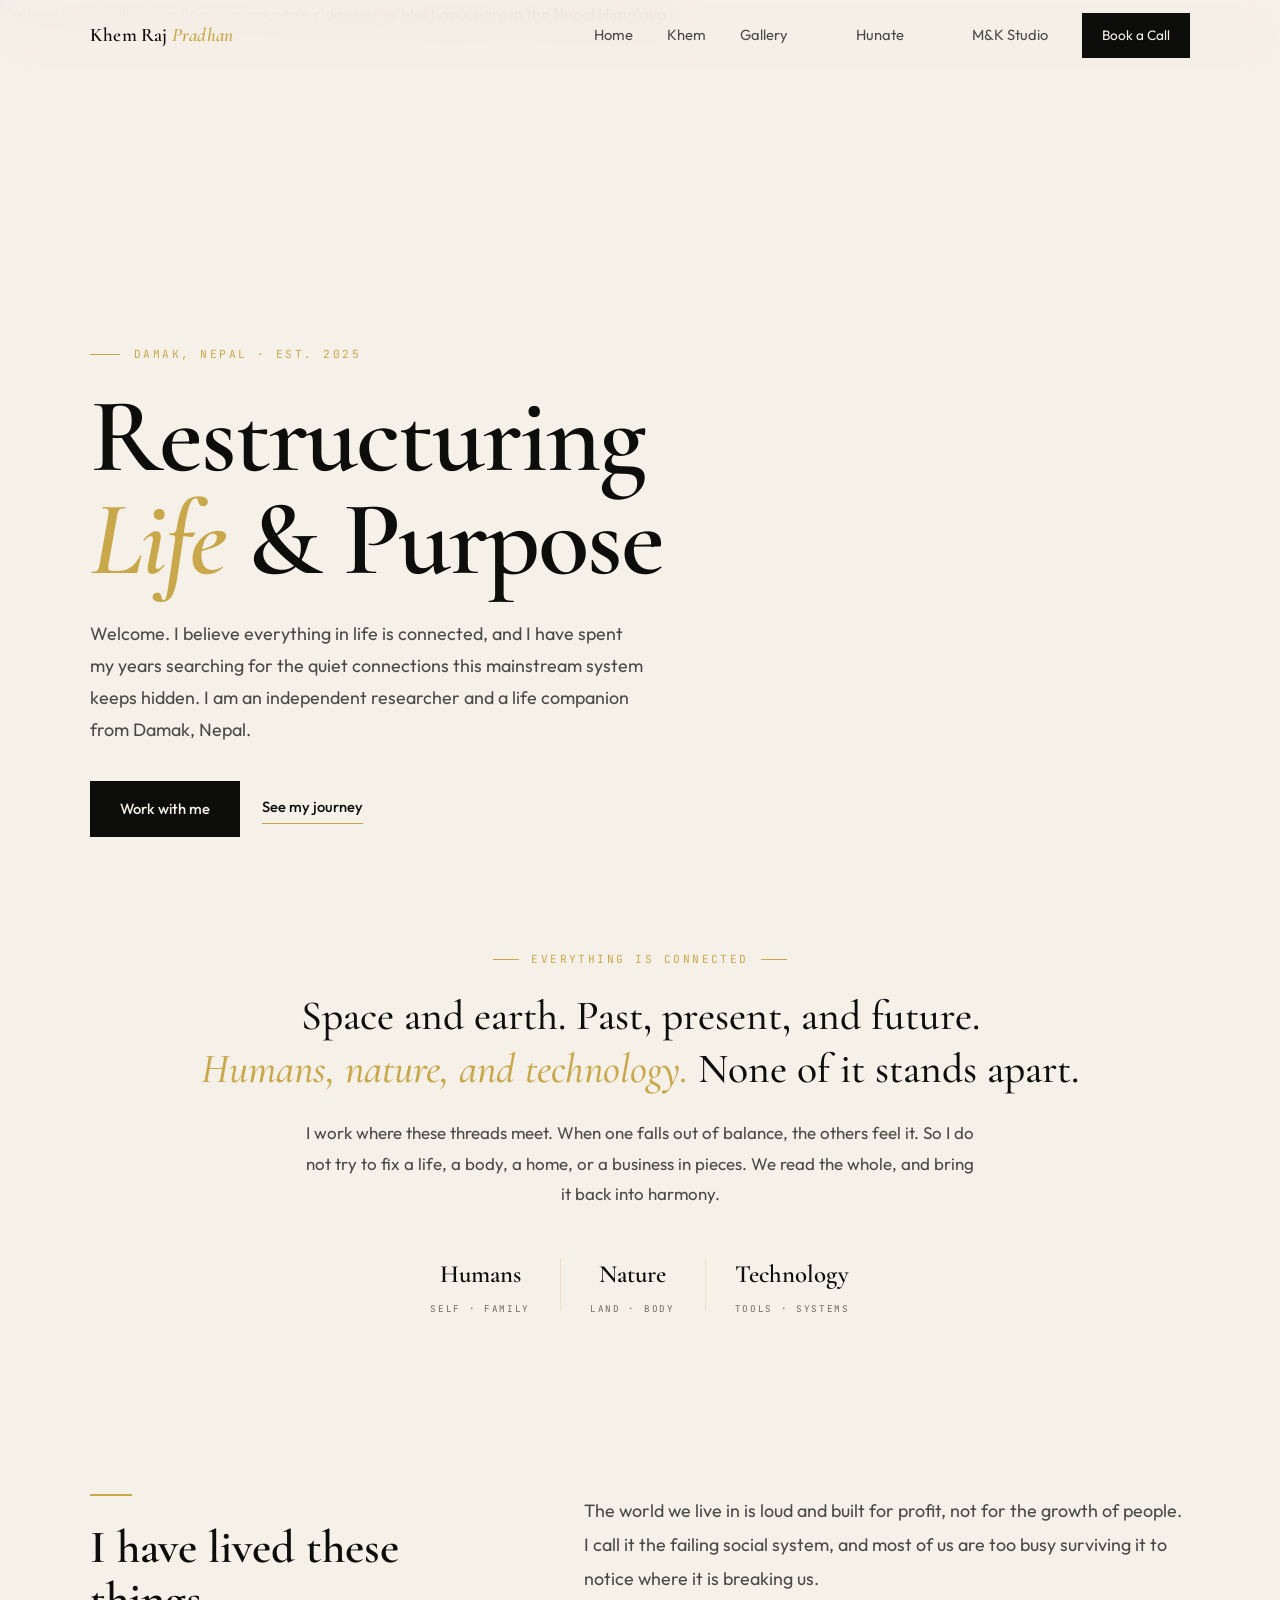
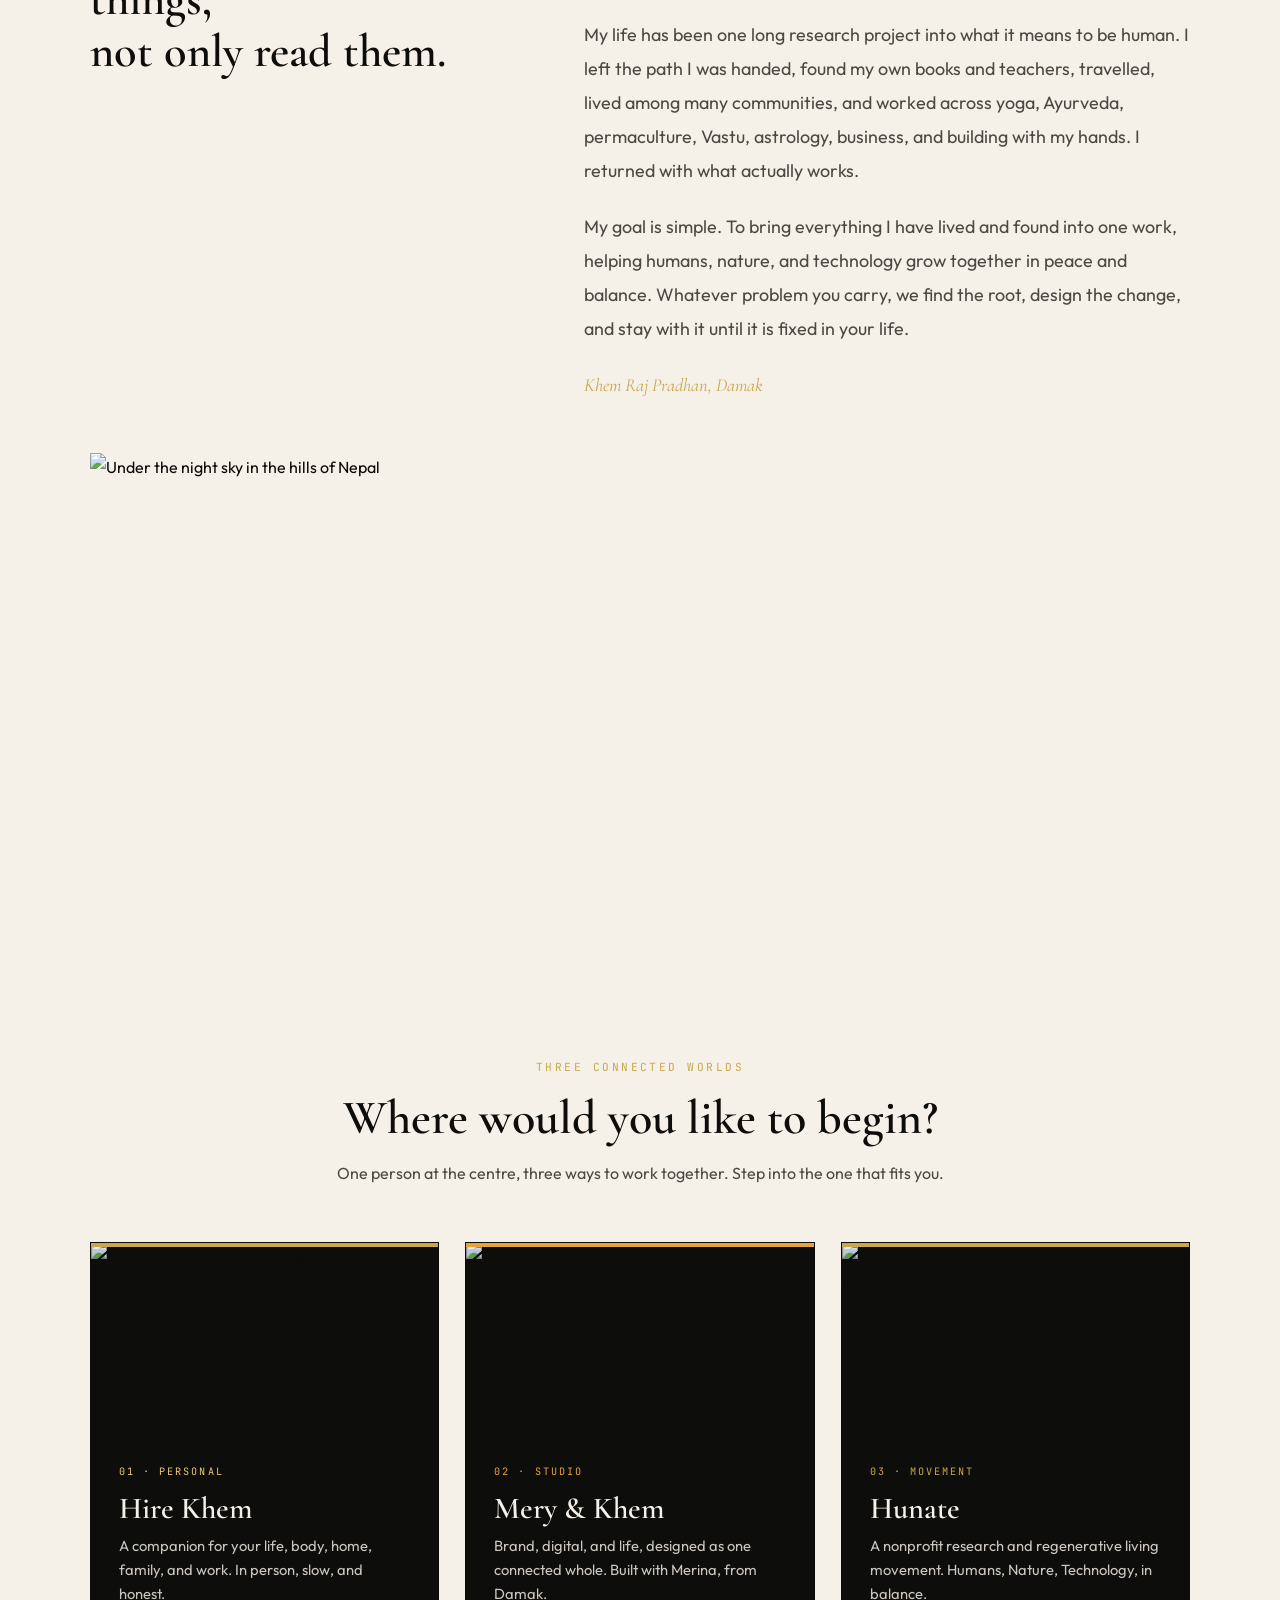
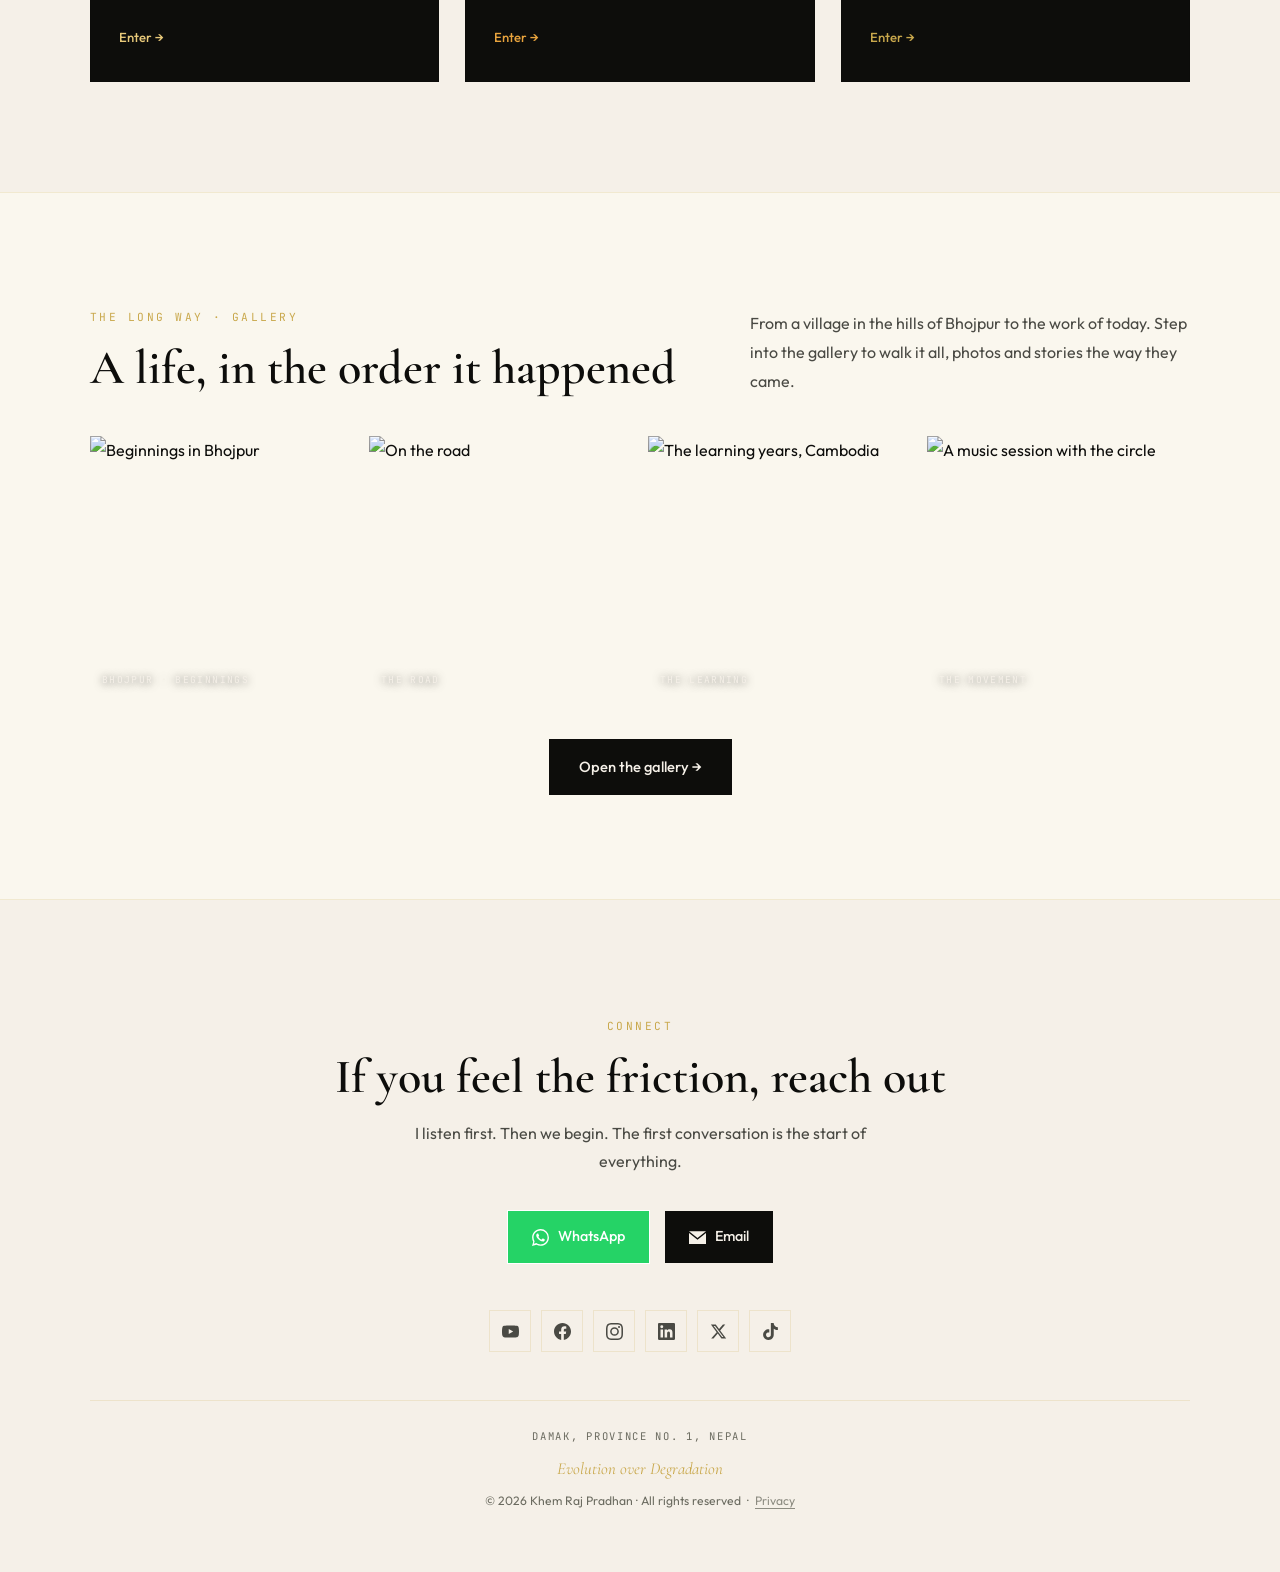
==== commit d1ff0e14: "Add files via upload" ====
--- a/index.html
+++ b/index.html
@@ -94,6 +94,7 @@
 /* intro */
 .intro{padding:120px 0 30px}
 .intro-grid{display:grid;grid-template-columns:.7fr 1fr;gap:70px;align-items:start}
+.hintro img{width:100%;aspect-ratio:21/9;object-fit:cover;display:block;filter:grayscale(.05) contrast(1.03)}
 .intro h2{font-size:clamp(1.9rem,4vw,2.9rem);font-weight:600}
 .intro .lead p{margin-bottom:22px}
 .intro .sign{font-family:'Cormorant Garamond',serif;font-style:italic;color:var(--gold);font-size:1.15rem;margin-top:6px}
@@ -194,22 +195,24 @@
   <div class="wrap nav">
     <a href="index.html" class="brand">Khem Raj <em>Pradhan</em></a>
     <nav class="menu">
-      <a href="index.html">Home</a>
-      <a href="khem/">Khem</a>
-      <a href="studio/">Studio</a>
-      <a href="hunate/">Hunate</a>
-      <a href="gallery/">Gallery</a>
-      <a href="https://forms.gle/u3yh87xCyJ19eB5M9" target="_blank" rel="noopener" class="cta">Book a Call</a>
-    </nav>
+  <a href="index.html" class="here">Home</a>
+  <a href="khem/">Khem</a>
+  <a href="gallery/">Gallery</a>
+  <span class="nav-sep"></span>
+  <a href="hunate/">Hunate</a>
+  <span class="nav-sep"></span>
+  <a href="studio/">M&amp;K Studio</a>
+  <a href="https://forms.gle/u3yh87xCyJ19eB5M9" target="_blank" rel="noopener" class="cta">Book a Call</a>
+</nav>
     <button class="burger" id="burger" aria-label="Menu"><span></span><span></span><span></span></button>
   </div>
 </header>
 <nav class="mobile" id="mobile">
-  <a href="index.html">Home</a>
+  <a href="index.html" class="here">Home</a>
   <a href="khem/">Khem</a>
-  <a href="studio/">Studio</a>
+  <a href="gallery/">Gallery</a>
   <a href="hunate/">Hunate</a>
-  <a href="gallery/">Gallery</a>
+  <a href="studio/">M&amp;K Studio</a>
   <a href="https://forms.gle/u3yh87xCyJ19eB5M9" target="_blank" rel="noopener" class="cta">Book a Call</a>
 </nav>
 
@@ -229,23 +232,6 @@
     <div class="hero-actions rv in d3">
       <a href="khem/" class="btn">Work with me</a>
       <a href="gallery/" class="btn-line">See my journey</a>
-    </div>
-  </div>
-  <div class="scroll-cue"><span>Scroll</span><i></i></div>
-</section>
-
-<!-- INTRO -->
-<section class="intro">
-  <div class="wrap intro-grid">
-    <div class="rv">
-      <div class="rule"></div>
-      <h2>I have lived these things,<br>not only read them.</h2>
-    </div>
-    <div class="lead rv d1">
-      <p>The world we live in is loud and built for profit, not for the growth of people. I call it the failing social system, and most of us are too busy surviving it to notice where it is breaking us.</p>
-      <p>My life has been one long research project into what it means to be human. I left the path I was handed, found my own books and teachers, travelled, lived among many communities, and worked across yoga, Ayurveda, permaculture, Vastu, astrology, business, and building with my hands. I returned with what actually works.</p>
-      <p>My goal is simple. To bring everything I have lived and found into one work, helping humans, nature, and technology grow together in peace and balance. Whatever problem you carry, we find the root, design the change, and stay with it until it is fixed in your life.</p>
-      <div class="sign">Khem Raj Pradhan, Damak</div>
     </div>
   </div>
 </section>
@@ -264,6 +250,23 @@
       </div>
     </div>
   </div>
+</section>
+
+<!-- INTRO -->
+<section class="intro">
+  <div class="wrap intro-grid">
+    <div class="rv">
+      <div class="rule"></div>
+      <h2>I have lived these things,<br>not only read them.</h2>
+    </div>
+    <div class="lead rv d1">
+      <p>The world we live in is loud and built for profit, not for the growth of people. I call it the failing social system, and most of us are too busy surviving it to notice where it is breaking us.</p>
+      <p>My life has been one long research project into what it means to be human. I left the path I was handed, found my own books and teachers, travelled, lived among many communities, and worked across yoga, Ayurveda, permaculture, Vastu, astrology, business, and building with my hands. I returned with what actually works.</p>
+      <p>My goal is simple. To bring everything I have lived and found into one work, helping humans, nature, and technology grow together in peace and balance. Whatever problem you carry, we find the root, design the change, and stay with it until it is fixed in your life.</p>
+      <div class="sign">Khem Raj Pradhan, Damak</div>
+    </div>
+  </div>
+  <div class="wrap" style="margin-top:50px"><div class="hintro rv"><img src="assets/img/home-intro.webp" alt="Under the night sky in the hills of Nepal"></div></div>
 </section>
 
 <!-- DOORWAYS -->
@@ -353,7 +356,7 @@
       <a href="https://www.tiktok.com/@khemrajpradhan.com.np" target="_blank" rel="noopener" aria-label="TikTok"><svg viewBox="0 0 24 24"><path d="M12.525.02c1.31-.02 2.61-.01 3.91-.02.08 1.53.63 3.09 1.75 4.17 1.12 1.11 2.7 1.62 4.24 1.79v4.03c-1.44-.05-2.89-.35-4.2-.97-.57-.26-1.1-.59-1.62-.93-.01 2.92.01 5.84-.02 8.75-.08 1.4-.54 2.79-1.35 3.94-1.31 1.92-3.58 3.17-5.91 3.21-1.43.08-2.86-.31-4.08-1.03-2.02-1.19-3.44-3.37-3.65-5.71-.02-.5-.03-1-.01-1.49.18-1.9 1.12-3.72 2.58-4.96 1.66-1.44 3.98-2.13 6.15-1.72.02 1.48-.04 2.96-.04 4.44-.99-.32-2.15-.23-3.02.37-.63.41-1.11 1.04-1.36 1.75-.21.51-.15 1.07-.14 1.61.24 1.64 1.82 3.02 3.5 2.87 1.12-.01 2.19-.66 2.77-1.61.19-.33.4-.67.41-1.06.1-1.79.06-3.57.07-5.36.01-4.03-.01-8.05.02-12.07z"/></svg></a>
     </div>
     <div class="foot rv">
-      <div class="coords">26.6580; 87.6964 · Damak, Province No. 1, Nepal</div>
+      <div class="coords">Damak, Province No. 1, Nepal</div>
       <div class="tag">Evolution over Degradation</div>
       <div class="copy">© <span id="yr"></span> Khem Raj Pradhan · All rights reserved &nbsp;·&nbsp; <a href="/privacy-policy/" style="color:inherit;border-bottom:1px solid currentColor;opacity:.75">Privacy</a></div>
     </div>
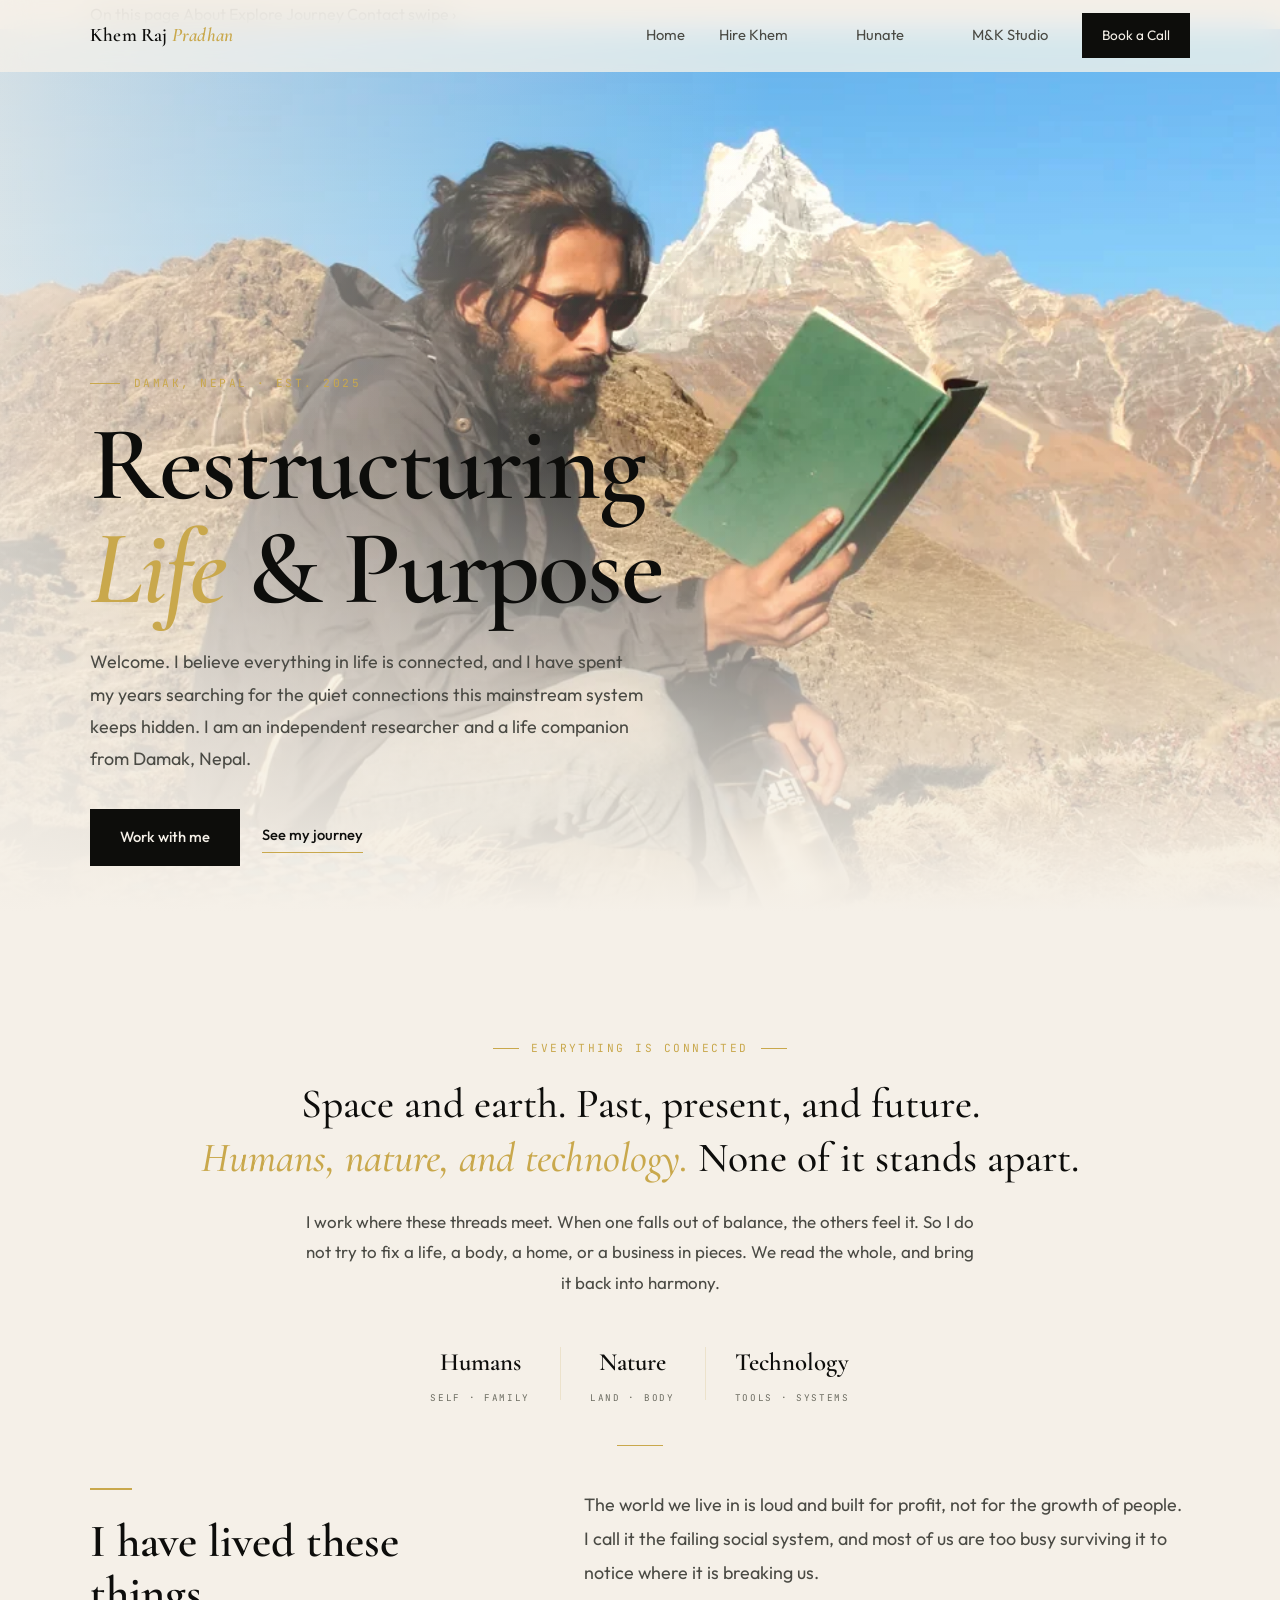
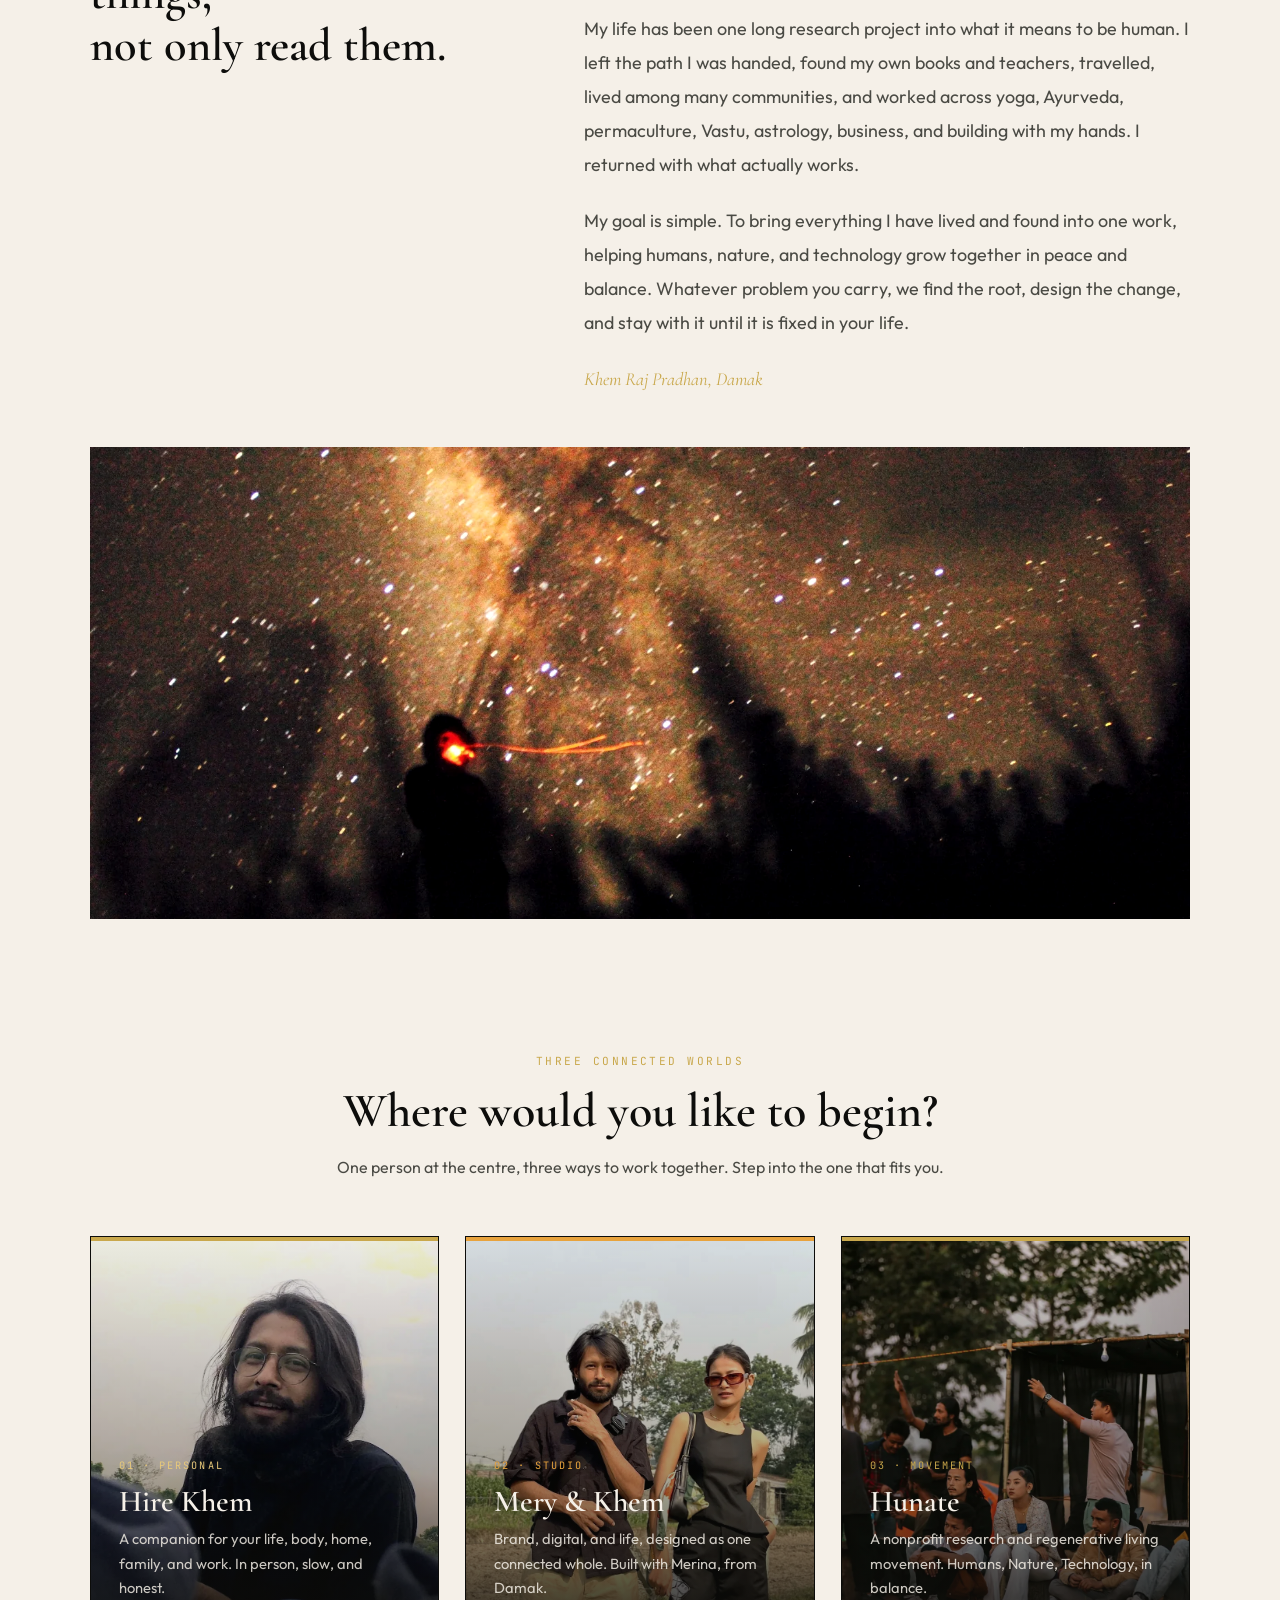
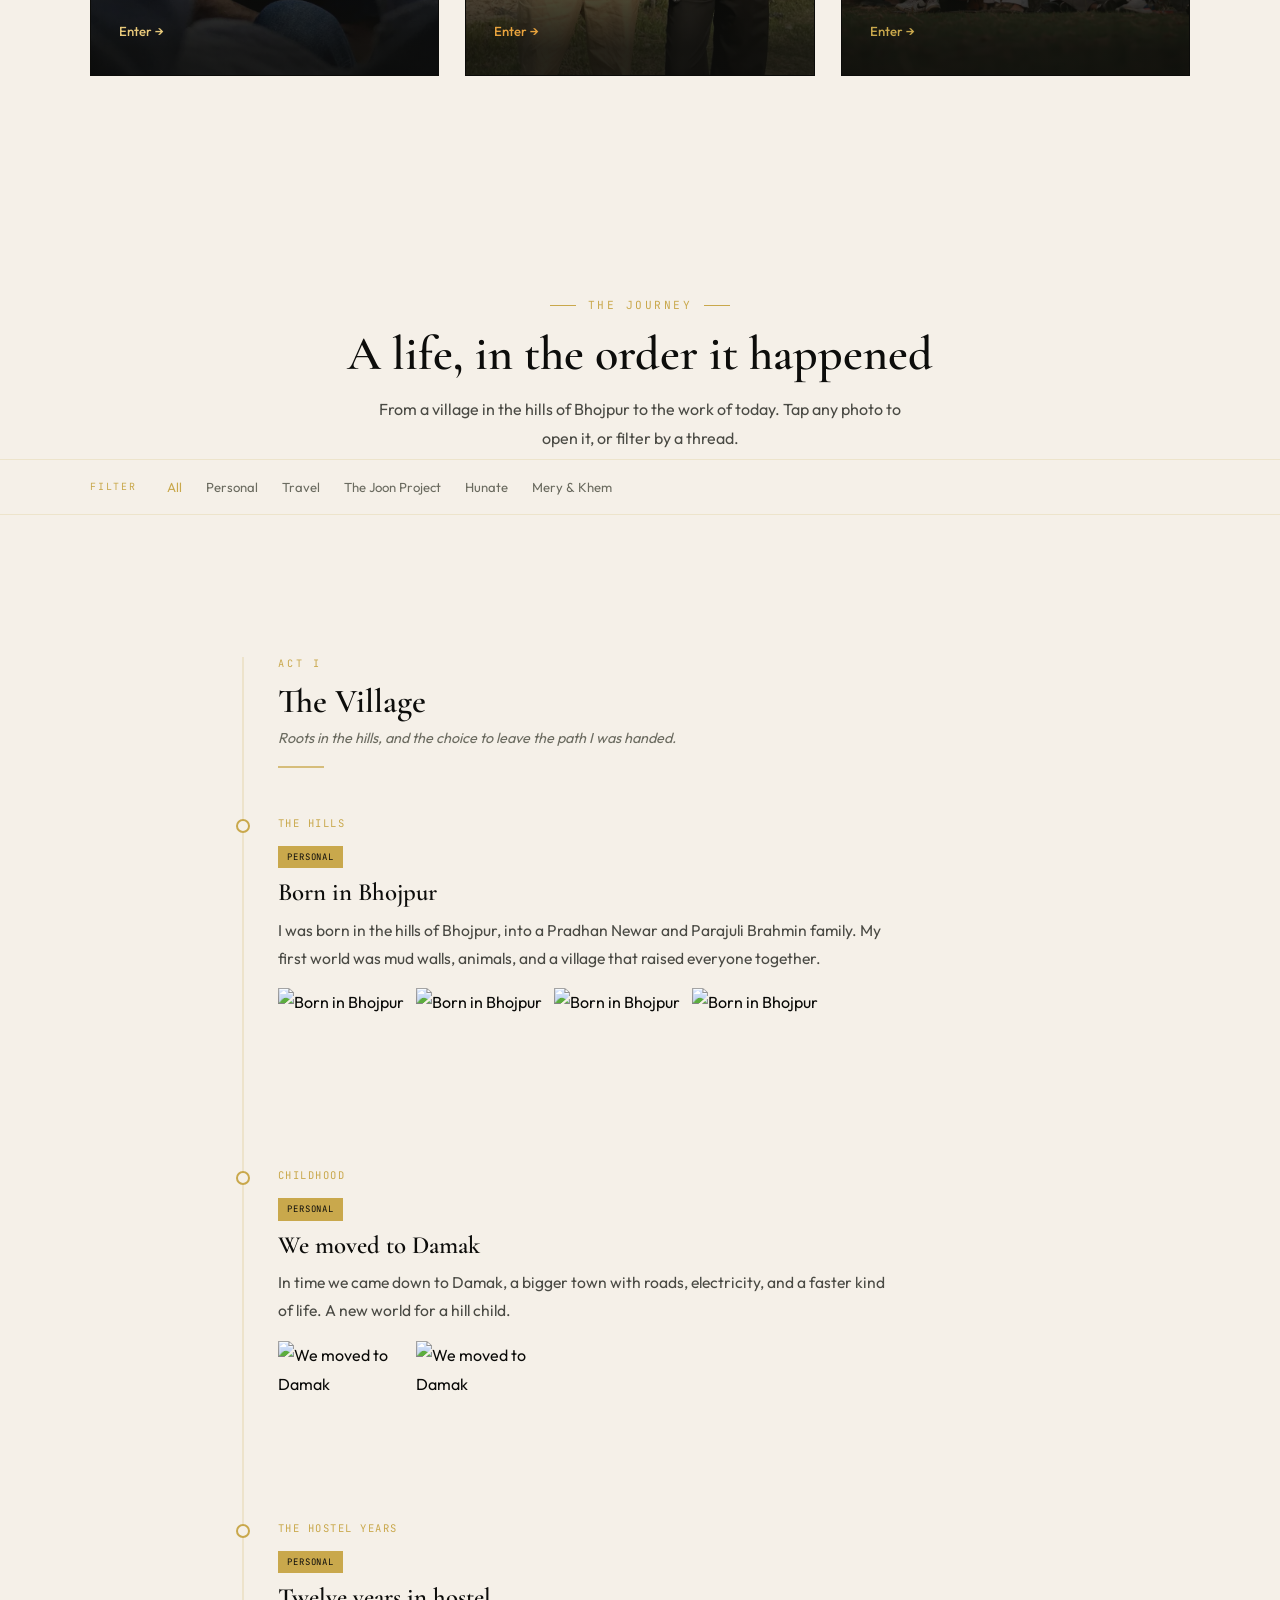
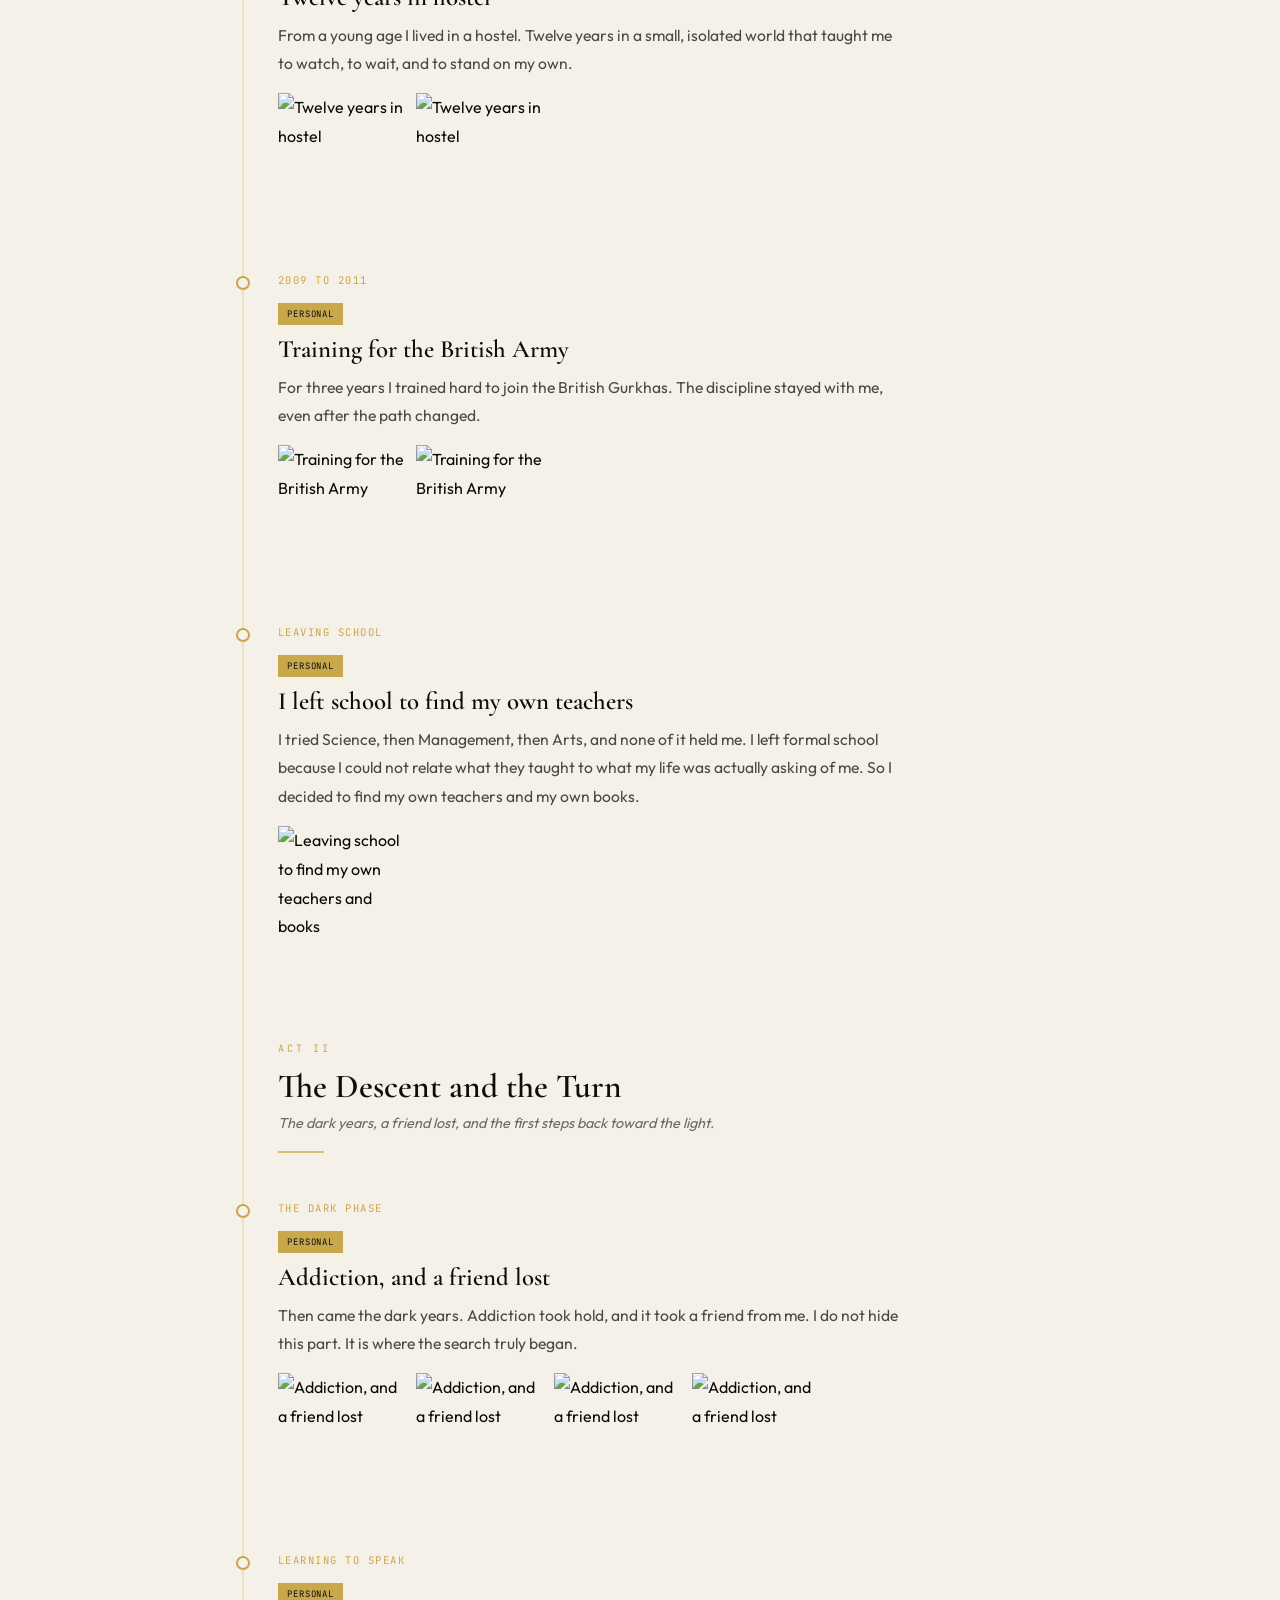
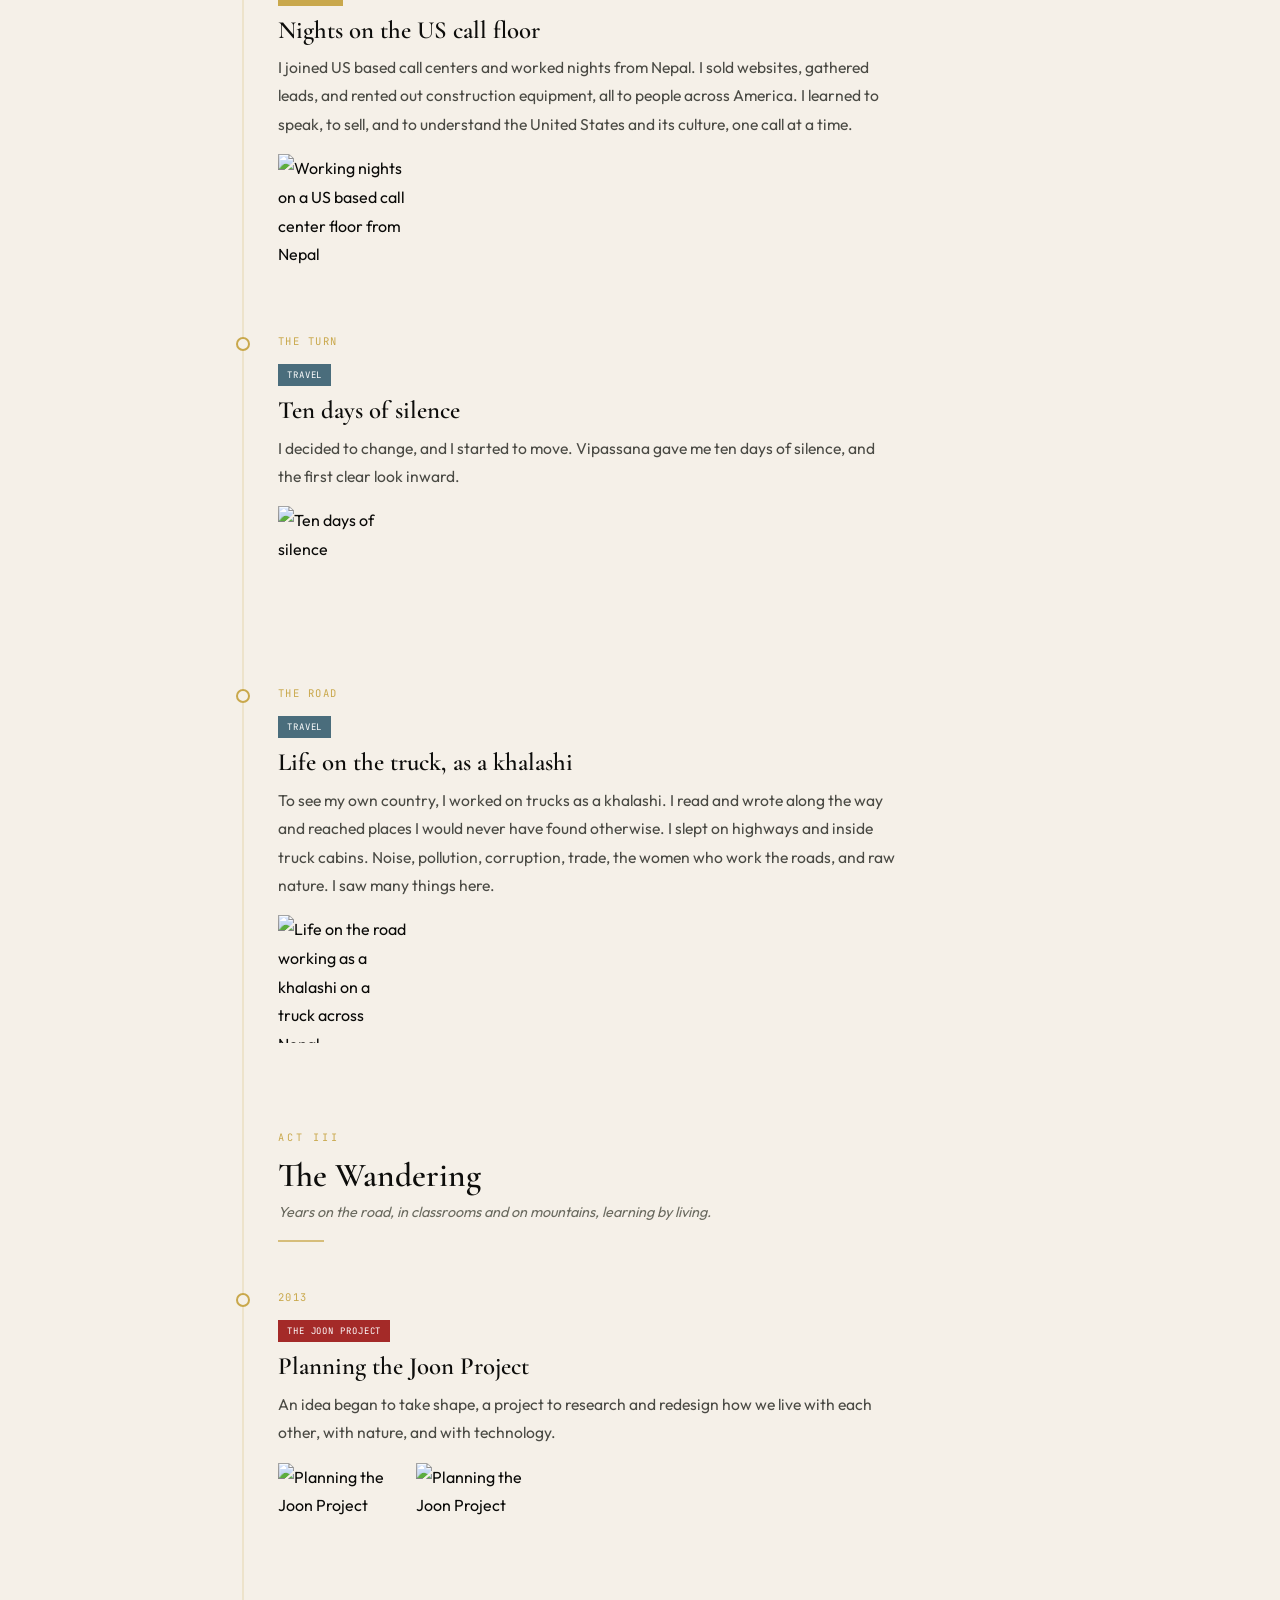
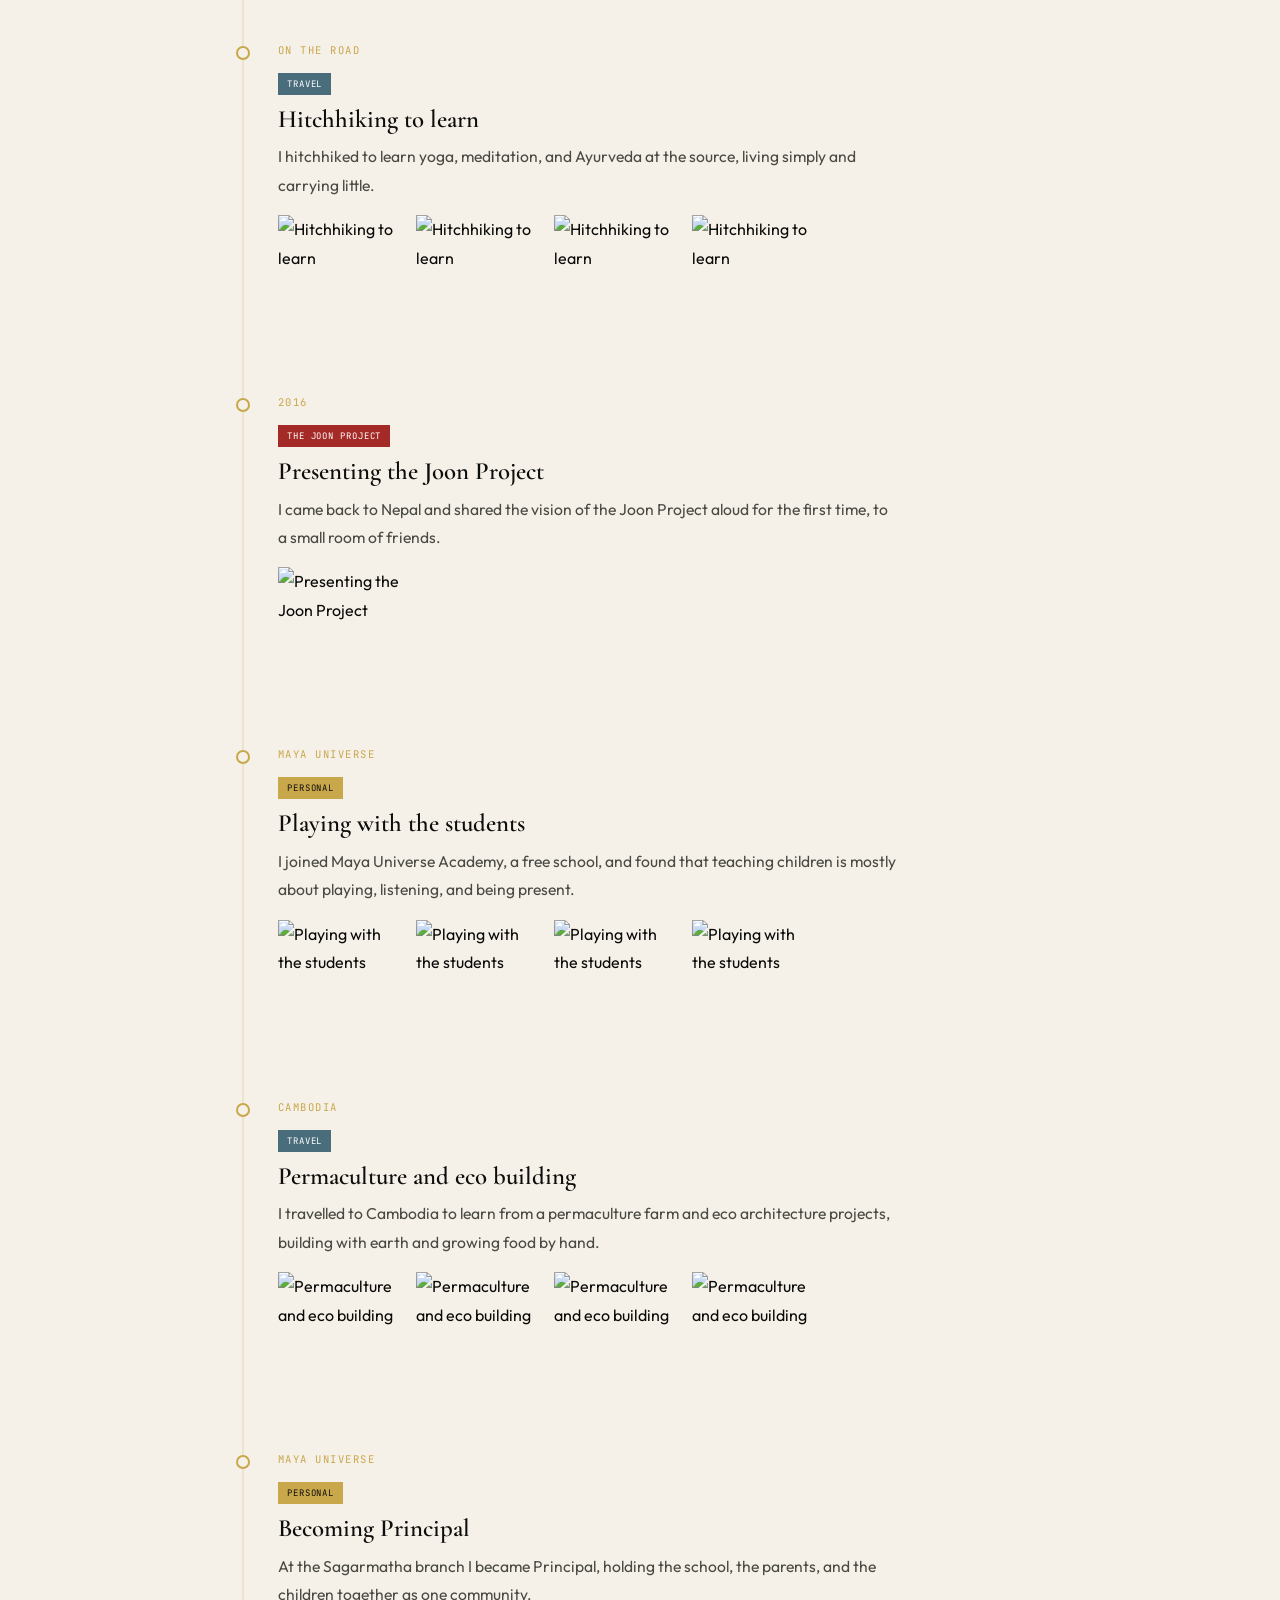
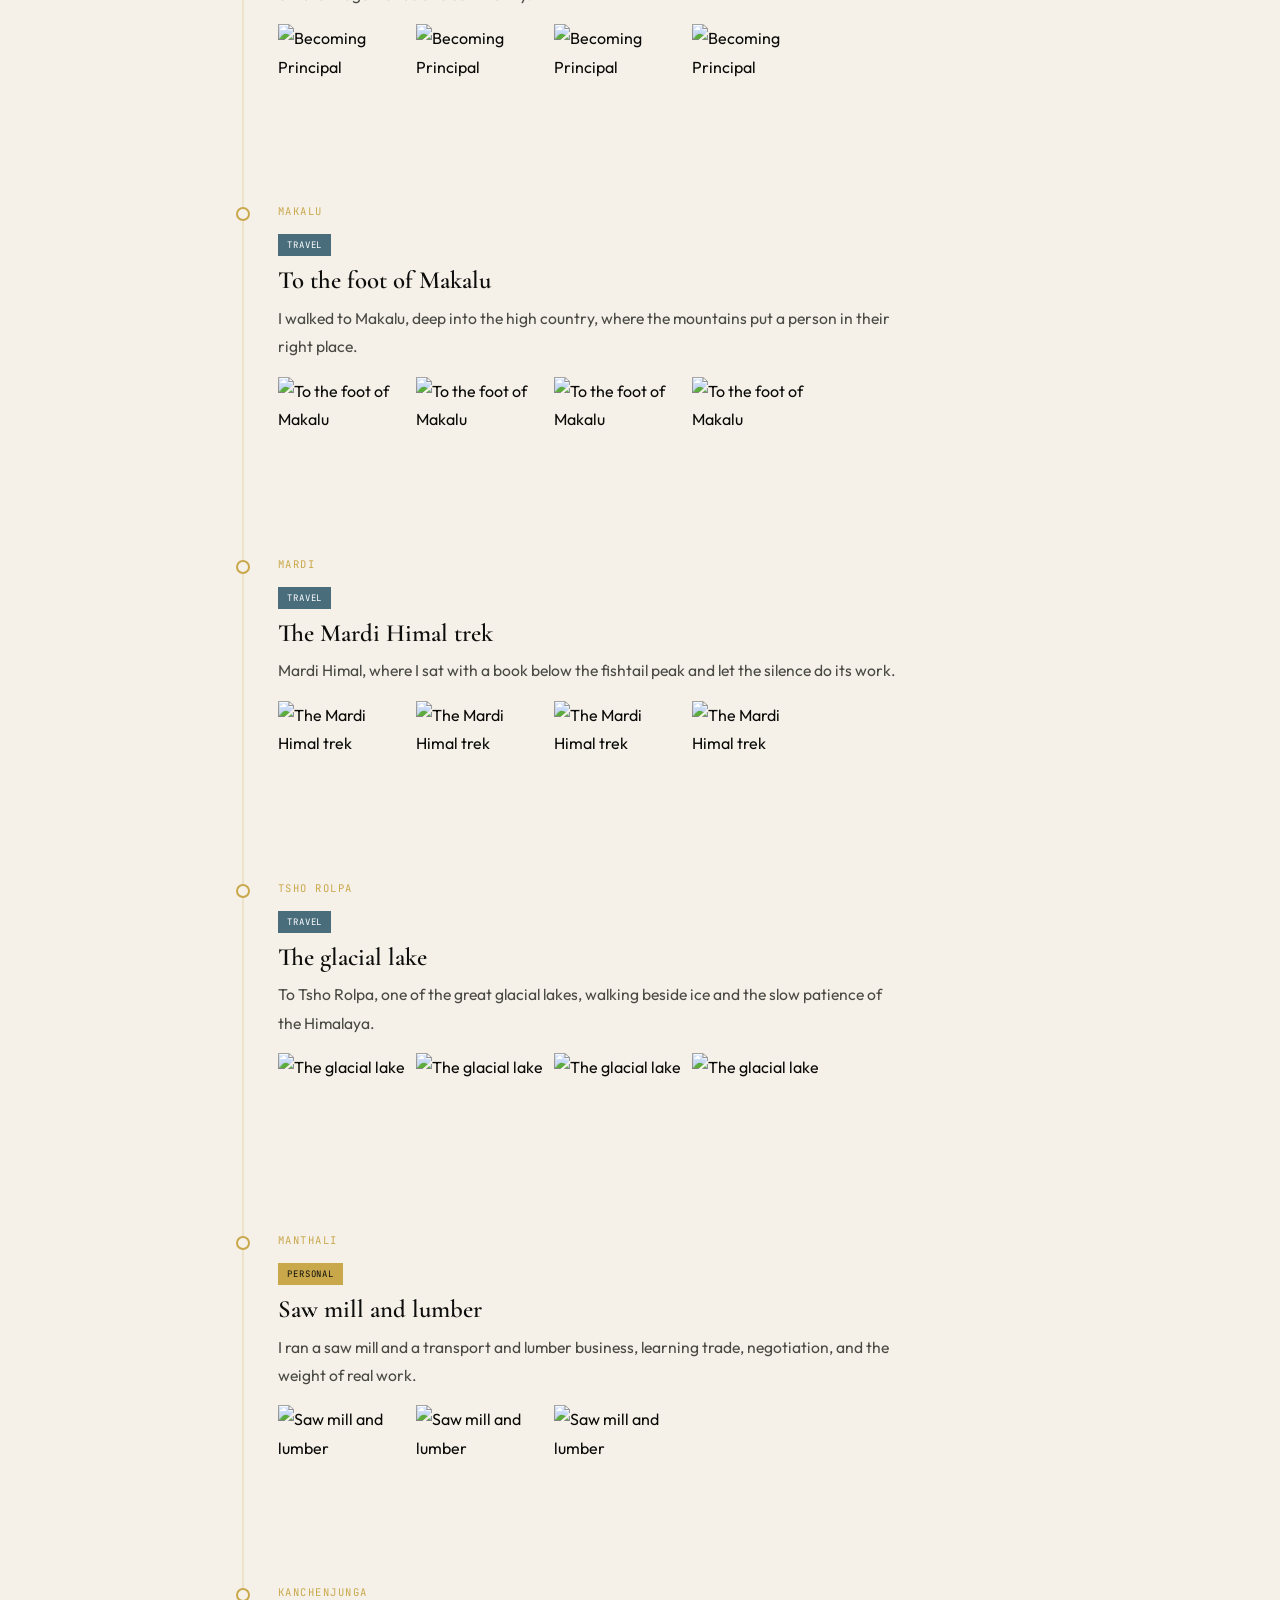
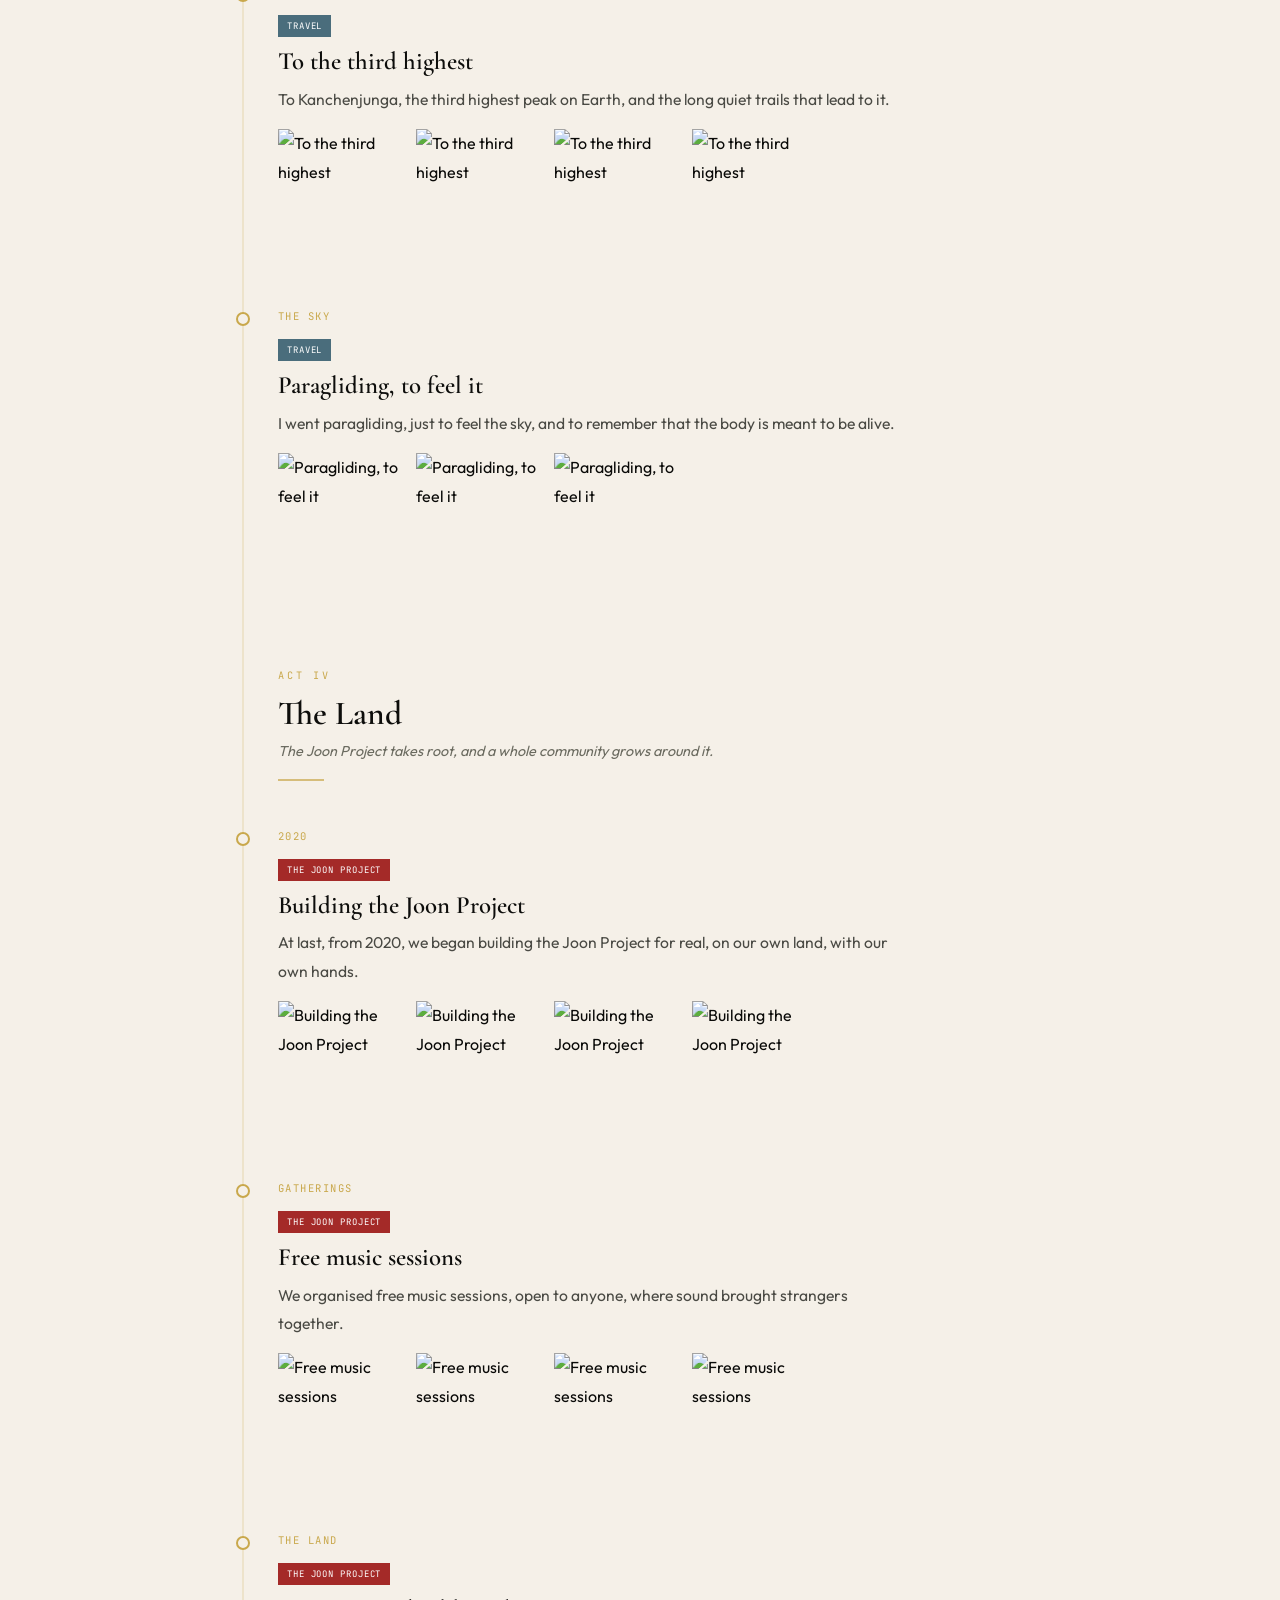
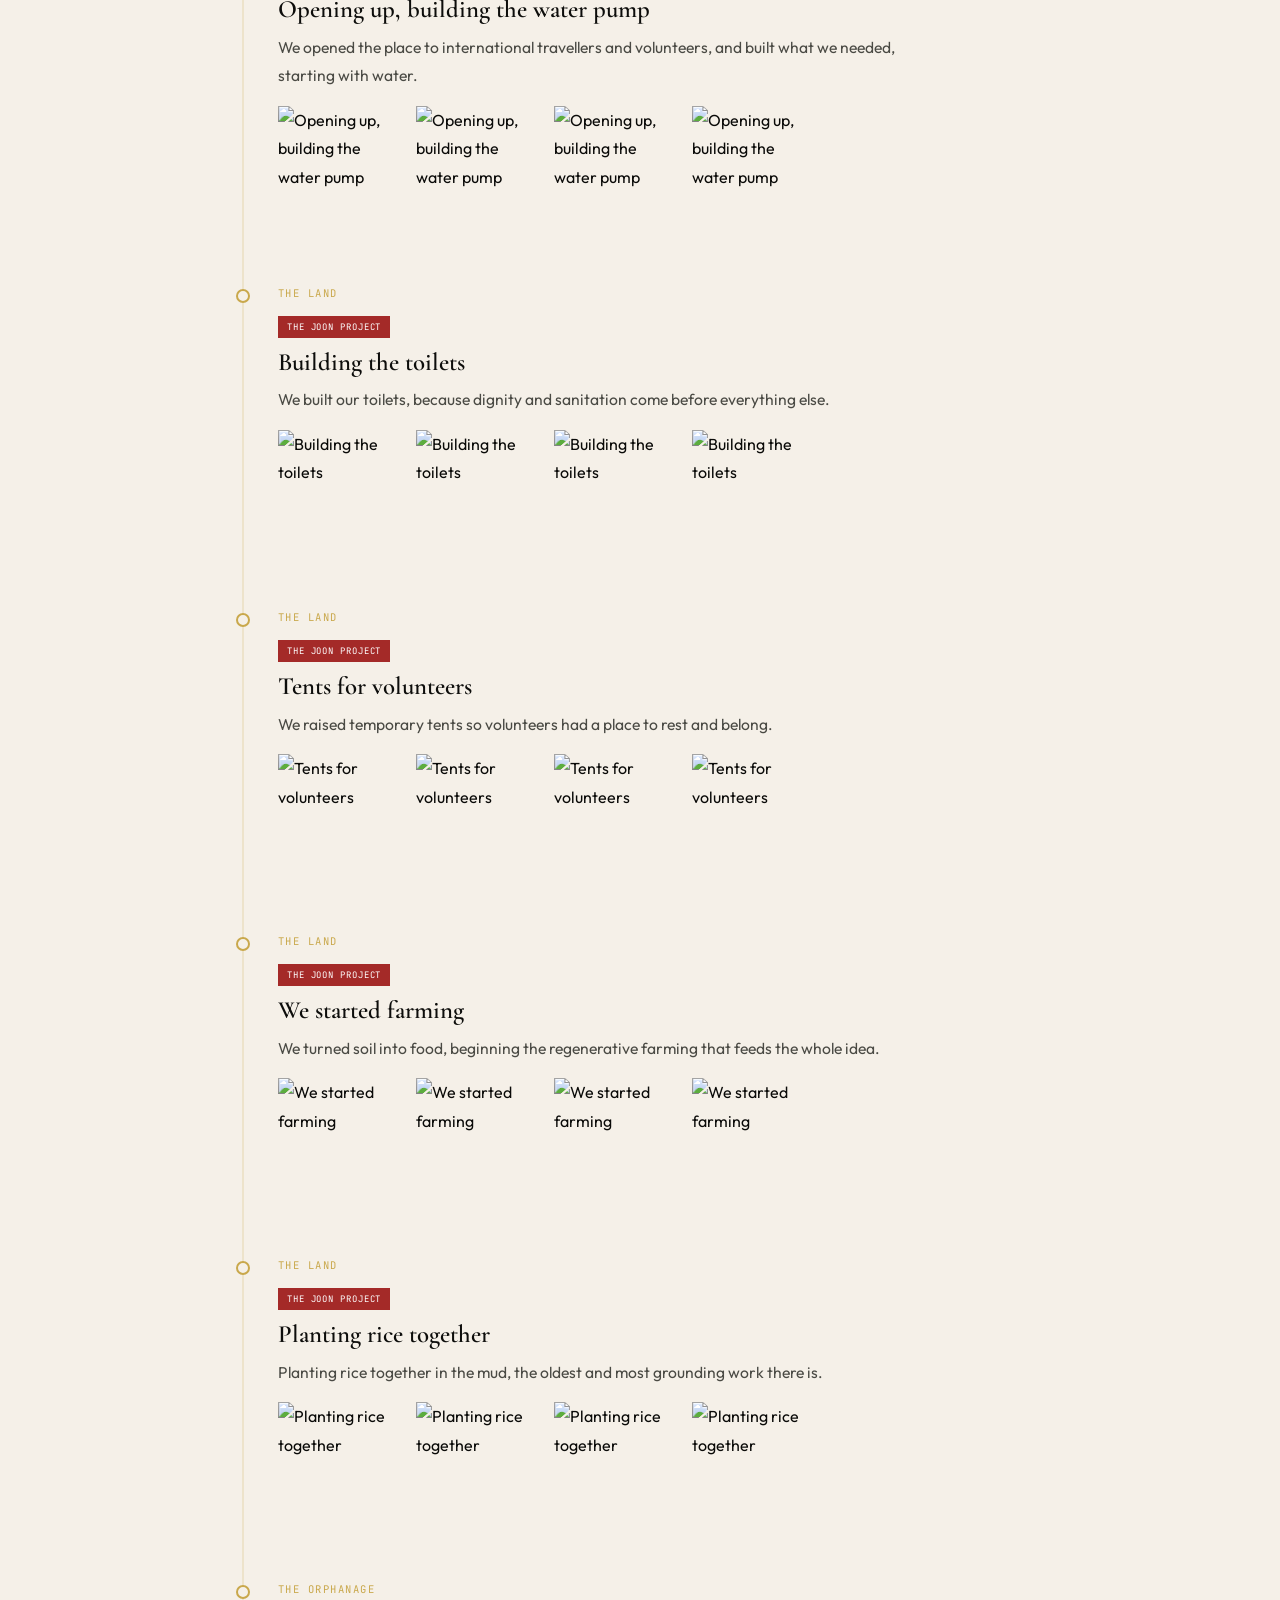
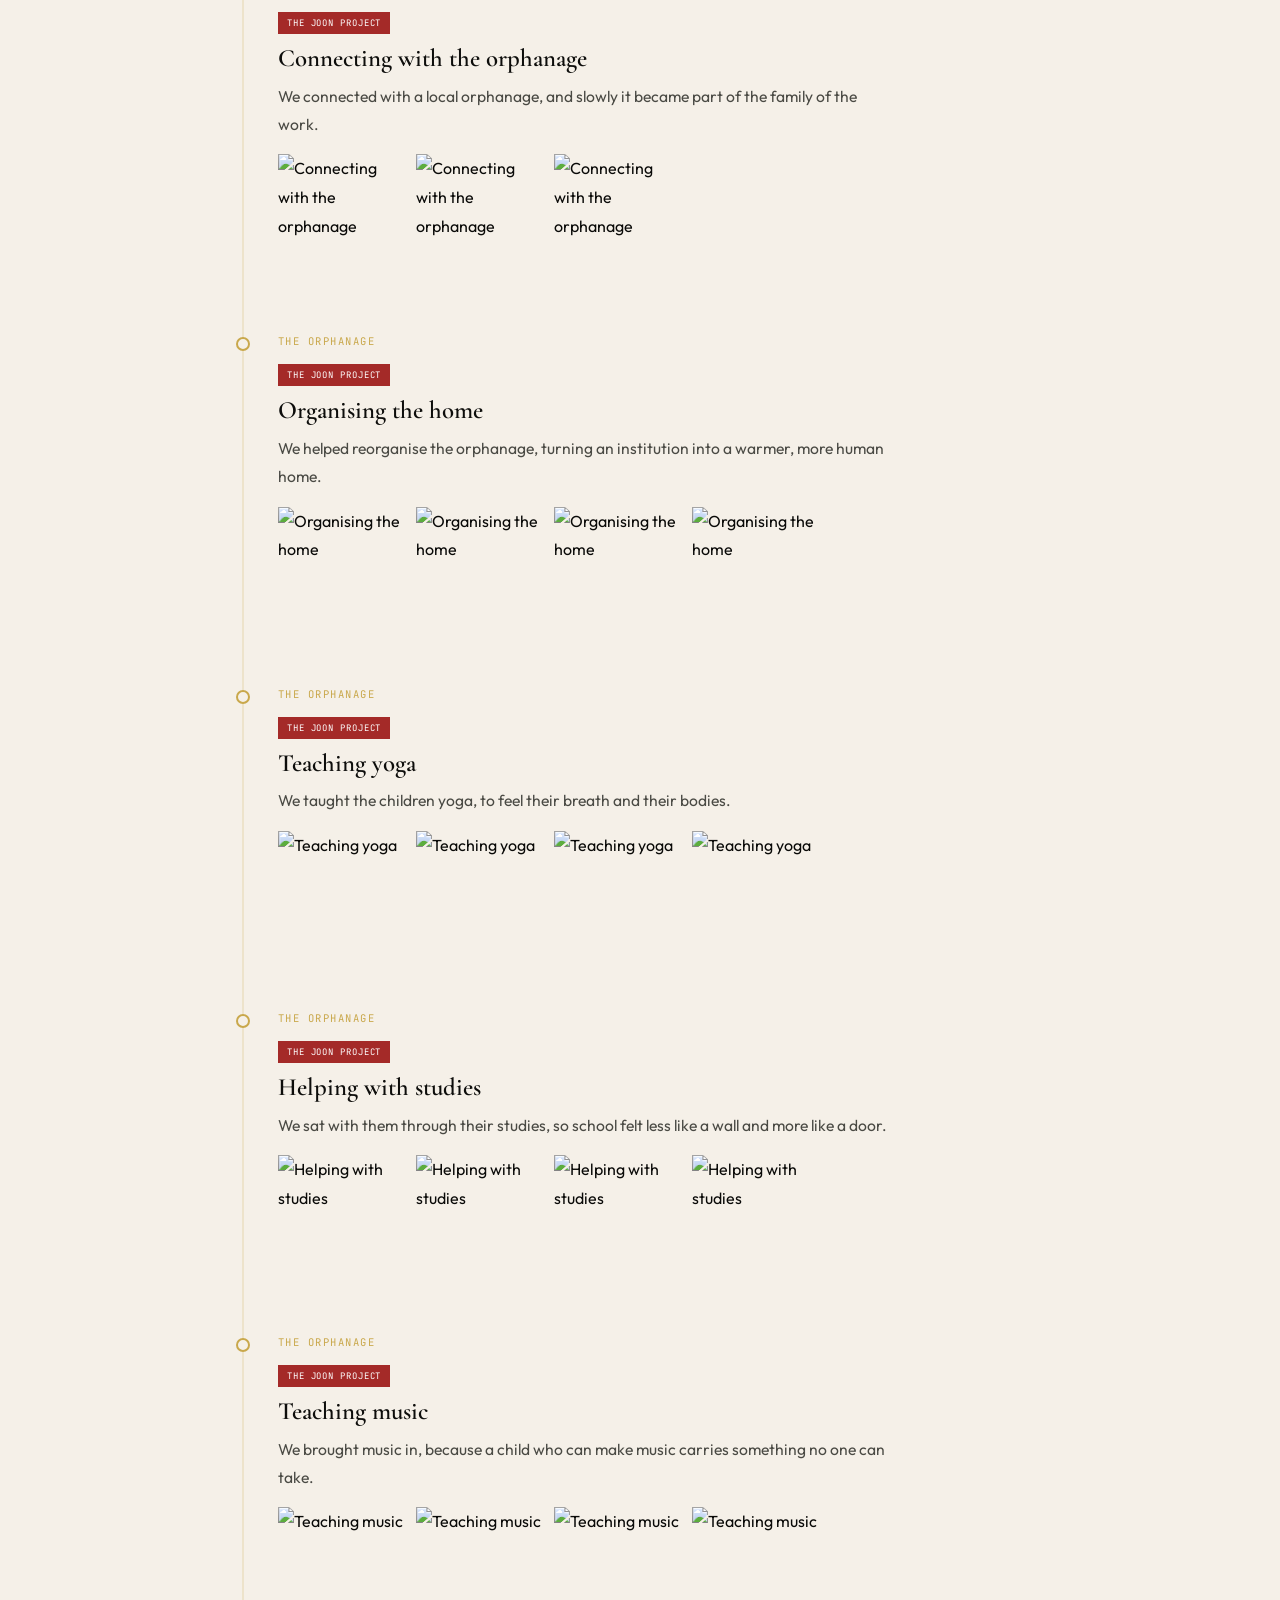
==== commit 441d9db9: "Add files via upload" ====
--- a/index.html
+++ b/index.html
@@ -178,6 +178,79 @@
   .intro{padding:84px 0 10px}.doors{padding:70px 0 80px}.journey{padding:74px 0}.contact{padding:80px 0 50px}
   .hero p{font-size:1.04rem}
 }
+
+/* journey (merged from gallery) */
+.jhead{padding:100px 0 6px;text-align:center}
+.jhead .eyebrow{display:inline-flex;align-items:center;gap:12px}
+.jhead .eyebrow::before,.jhead .eyebrow::after{content:"";width:26px;height:1px;background:var(--gold)}
+.jhead h2{font-size:clamp(2rem,4.4vw,3rem);font-weight:600;margin-top:12px}
+.jhead p{color:var(--ink);max-width:560px;margin:14px auto 0}
+
+.ghero{text-align:center;padding:calc(var(--hdr) + 76px) 0 26px}
+.ghero .eyebrow{display:inline-flex;align-items:center;gap:12px}
+.ghero .eyebrow::before,.ghero .eyebrow::after{content:'';width:26px;height:1px;background:var(--gold)}
+.ghero h1{font-size:clamp(2.6rem,6vw,4.4rem);font-weight:600;line-height:1.02;margin:16px 0 16px}
+.ghero h1 em{color:var(--gold);font-style:italic}
+.ghero p{max-width:560px;margin:0 auto;color:var(--ink);font-size:1.06rem}
+.filterbar{position:sticky;top:calc(var(--hdr) + 53px);z-index:880;background:rgba(245,240,232,.93);backdrop-filter:blur(12px);-webkit-backdrop-filter:blur(12px);border-top:1px solid var(--gold-dim);border-bottom:1px solid var(--gold-dim);padding:13px 0}
+.filterbar-in{display:flex;gap:9px;align-items:center;overflow-x:auto;white-space:nowrap;scrollbar-width:none}
+.filterbar-in::-webkit-scrollbar{display:none}
+.flabel{font-family:'JetBrains Mono',monospace;font-size:.62rem;letter-spacing:.18em;text-transform:uppercase;color:var(--gold);white-space:nowrap;margin-right:6px;flex:none}
+.filterbar-in{gap:24px}
+.chip{flex:none;font-family:'Outfit',sans-serif;font-size:.82rem;color:var(--ash);background:transparent;border:none;padding:6px 0;cursor:pointer;transition:color .25s;white-space:nowrap}
+@media(max-width:760px){.filterbar-in{-webkit-mask-image:linear-gradient(90deg,#000 84%,transparent);mask-image:linear-gradient(90deg,#000 84%,transparent)}}
+.chip:hover{color:var(--obsidian)}
+.chip.on{color:var(--gold)}
+.gwrap{padding:54px 0 90px}
+.gtimeline{position:relative;max-width:820px;margin:0 auto;padding-left:48px}
+.gtimeline::before{content:'';position:absolute;left:12px;top:10px;bottom:10px;width:2px;background:var(--gold-dim)}
+.gentry{position:relative;margin-bottom:50px}
+.gnode{position:absolute;left:-42px;top:5px;width:14px;height:14px;border-radius:50%;background:var(--cream);border:2px solid var(--gold);z-index:2}
+.gentry .era{font-family:'JetBrains Mono',monospace;font-size:.66rem;letter-spacing:.14em;text-transform:uppercase;color:var(--gold);margin-bottom:7px}
+.gtag{display:inline-block;font-family:'JetBrains Mono',monospace;font-size:.56rem;letter-spacing:.1em;text-transform:uppercase;padding:3px 9px;margin-bottom:10px;color:#fff}
+.gtag.personal{background:var(--gold);color:var(--obsidian)}
+.gtag.travel{background:#4A6D7C}
+.gtag.joon{background:var(--terracotta)}
+.gtag.hunate{background:#A42A28}
+.gtag.studio{background:#2D4A8E}
+.gentry h3{font-size:1.55rem;font-weight:600;margin-bottom:8px;line-height:1.2}
+.gentry p{color:var(--ink);line-height:1.8;font-size:.98rem;max-width:620px}
+.gthumbs{display:flex;flex-wrap:wrap;gap:10px;margin-top:16px}
+.gthumb{width:128px;height:128px;object-fit:cover;cursor:zoom-in;filter:grayscale(.08) contrast(1.03);transition:transform .3s,filter .3s}
+.gthumb:hover{transform:translateY(-2px);filter:none}
+.glink{display:inline-block;margin-top:16px;font-family:'Outfit',sans-serif;font-size:.9rem;font-weight:500;color:var(--obsidian);border-bottom:1px solid var(--gold);padding-bottom:3px;transition:.3s}
+.glink:hover{color:var(--gold);border-color:var(--terracotta)}
+.gend{text-align:center;margin-top:20px}
+.gend p{font-family:'Cormorant Garamond',serif;font-style:italic;color:var(--gold);font-size:1.3rem}
+.lb{position:fixed;inset:0;z-index:5000;background:rgba(13,13,11,.93);display:none;align-items:center;justify-content:center;cursor:zoom-out;padding:28px}
+.lb.open{display:flex}
+.lb img{max-width:92vw;max-height:90vh;object-fit:contain;box-shadow:0 24px 70px rgba(0,0,0,.6)}
+.lb .x{position:absolute;top:20px;right:26px;color:var(--cream);font-size:1.8rem;opacity:.85;cursor:pointer}
+@media(max-width:680px){.gtimeline{padding-left:40px}.gnode{left:-34px}.gthumb{width:104px;height:104px}}
+/* act dividers */
+.gact{position:relative;margin:78px 0 46px}
+.gact .rn{font-family:'JetBrains Mono',monospace;font-size:.64rem;letter-spacing:.28em;text-transform:uppercase;color:var(--gold)}
+.gact h4{font-family:'Cormorant Garamond',serif;font-weight:600;font-size:clamp(1.5rem,3.4vw,2.1rem);color:var(--obsidian);margin:8px 0 0;line-height:1.08}
+.gact p{font-size:.9rem;color:var(--ash);margin-top:7px;font-style:italic;max-width:520px;line-height:1.6}
+.gact::after{content:'';display:block;width:46px;height:2px;background:var(--gold);margin-top:16px;opacity:.7}
+/* journey cta */
+.jcta{padding:76px 0 8px;text-align:center}
+.jcta-lead{font-family:'Cormorant Garamond',serif;font-size:clamp(1.4rem,3.2vw,2rem);color:var(--obsidian);max-width:640px;margin:0 auto 26px;line-height:1.25}
+.jcta-row{display:flex;gap:16px;justify-content:center;flex-wrap:wrap}
+/* back to top + era marker */
+.totop{position:fixed;right:20px;bottom:20px;width:44px;height:44px;border-radius:50%;background:var(--obsidian);color:var(--cream);border:none;cursor:pointer;opacity:0;pointer-events:none;transition:opacity .3s,background .3s,transform .3s;z-index:950;font-size:1.15rem;line-height:1}
+.totop.show{opacity:.92;pointer-events:auto}
+.totop:hover{background:var(--gold);transform:translateY(-2px)}
+.eramark{position:fixed;left:20px;bottom:24px;background:rgba(26,22,15,.88);color:var(--cream);font-family:'JetBrains Mono',monospace;font-size:.64rem;letter-spacing:.14em;text-transform:uppercase;padding:8px 13px;opacity:0;pointer-events:none;transition:opacity .3s;z-index:940}
+.eramark.show{opacity:1}
+@media(max-width:600px){.eramark{display:none}.pillars{gap:4px 0}.pillar{padding:6px 16px}.pillar+.pillar::before{display:none}.hero{min-height:88vh}.hero h1{font-size:clamp(2.4rem,9vw,3.2rem)}.manifesto{padding:70px 0 20px}.gact{margin:56px 0 38px}.totop{right:14px;bottom:14px;width:40px;height:40px}}
+/* reduced motion */
+@media(prefers-reduced-motion:reduce){.rv{opacity:1!important;transform:none!important;transition:none!important}html{scroll-behavior:auto!important}}
+/* merged manifesto (philosophy + about) */
+.manifesto{padding:100px 0 30px}
+.manifesto .philos{padding:0 0 6px}
+.manifesto .intro{padding:42px 0 0}
+.mrule{width:46px;height:1px;background:var(--gold);opacity:.5;margin:26px auto 0}
 </style>
 <link rel="icon" type="image/png" sizes="32x32" href="/assets/img/favicon-32.png">
 <link rel="icon" type="image/png" sizes="16x16" href="/assets/img/favicon-16.png">
@@ -196,8 +269,7 @@
     <a href="index.html" class="brand">Khem Raj <em>Pradhan</em></a>
     <nav class="menu">
   <a href="index.html" class="here">Home</a>
-  <a href="khem/">Khem</a>
-  <a href="gallery/">Gallery</a>
+  <a href="hire/">Hire Khem</a>
   <span class="nav-sep"></span>
   <a href="hunate/">Hunate</a>
   <span class="nav-sep"></span>
@@ -209,12 +281,22 @@
 </header>
 <nav class="mobile" id="mobile">
   <a href="index.html" class="here">Home</a>
-  <a href="khem/">Khem</a>
-  <a href="gallery/">Gallery</a>
+  <a href="hire/">Hire Khem</a>
   <a href="hunate/">Hunate</a>
   <a href="studio/">M&amp;K Studio</a>
   <a href="https://forms.gle/u3yh87xCyJ19eB5M9" target="_blank" rel="noopener" class="cta">Book a Call</a>
 </nav>
+
+<div class="subnav">
+  <div class="wrap subnav-in">
+    <span class="nav-label">On this page</span>
+    <a href="#about">About</a>
+    <a href="#worlds">Explore</a>
+    <a href="#journey">Journey</a>
+    <a href="#contact">Contact</a>
+    <span class="swipe">swipe ›</span>
+  </div>
+</div>
 
 <!-- HERO -->
 <section class="hero">
@@ -230,15 +312,15 @@
     <h1 class="rv in d1">Restructuring<br><em class="gold">Life</em> &amp; Purpose</h1>
     <p class="rv in d2">Welcome. I believe everything in life is connected, and I have spent my years searching for the quiet connections this mainstream system keeps hidden. I am an independent researcher and a life companion from Damak, Nepal.</p>
     <div class="hero-actions rv in d3">
-      <a href="khem/" class="btn">Work with me</a>
-      <a href="gallery/" class="btn-line">See my journey</a>
+      <a href="hire/" class="btn">Work with me</a>
+      <a href="#journey" class="btn-line">See my journey</a>
     </div>
   </div>
 </section>
 
 <!-- PHILOSOPHY -->
-<section class="philos">
-  <div class="wrap">
+<section class="manifesto" id="about">
+  <div class="philos"><div class="wrap">
     <div class="philos-inner rv">
       <span class="eyebrow">Everything is Connected</span>
       <h2>Space and earth. Past, present, and future.<br><em>Humans, nature, and technology.</em> None of it stands apart.</h2>
@@ -249,11 +331,9 @@
         <div class="pillar"><div class="pk">Technology</div><div class="ps">Tools · Systems</div></div>
       </div>
     </div>
-  </div>
-</section>
-
-<!-- INTRO -->
-<section class="intro">
+  </div></div>
+  <div class="mrule rv"></div>
+  <div class="intro">
   <div class="wrap intro-grid">
     <div class="rv">
       <div class="rule"></div>
@@ -267,10 +347,11 @@
     </div>
   </div>
   <div class="wrap" style="margin-top:50px"><div class="hintro rv"><img src="assets/img/home-intro.webp" alt="Under the night sky in the hills of Nepal"></div></div>
+  </div>
 </section>
 
 <!-- DOORWAYS -->
-<section class="doors">
+<section class="doors" id="worlds">
   <div class="wrap">
     <div class="doors-head rv">
       <span class="eyebrow">Three Connected Worlds</span>
@@ -278,7 +359,7 @@
       <p>One person at the centre, three ways to work together. Step into the one that fits you.</p>
     </div>
     <div class="door-grid">
-      <a href="khem/" class="door hire rv">
+      <a href="hire/" class="door hire rv">
         <div class="stripe"></div>
         <img src="assets/img/door-hire.webp" alt="Khem Raj Pradhan in the Nepal hills">
         <div class="door-veil"></div>
@@ -316,33 +397,472 @@
 </section>
 
 <!-- JOURNEY -->
-<section class="journey">
+<section class="jhead" id="journey">
   <div class="wrap">
-    <div class="journey-head rv">
-      <div>
-        <span class="eyebrow">The Long Way · Gallery</span>
-        <h2 style="margin-top:12px">A life, in the order it happened</h2>
-      </div>
-      <p>From a village in the hills of Bhojpur to the work of today. Step into the gallery to walk it all, photos and stories the way they came.</p>
-    </div>
-    <div class="j-strip">
-      <a href="gallery/" class="j-cell rv"><img src="assets/img/j-birth.webp" alt="Beginnings in Bhojpur"><span>Bhojpur · Beginnings</span></a>
-      <a href="gallery/" class="j-cell rv d1"><img src="assets/img/j-road.webp" alt="On the road"><span>The Road</span></a>
-      <a href="gallery/" class="j-cell rv d2"><img src="assets/img/j-learning.webp" alt="The learning years, Cambodia"><span>The Learning</span></a>
-      <a href="gallery/" class="j-cell rv d3"><img src="assets/img/j-movement.webp" alt="A music session with the circle"><span>The Movement</span></a>
-    </div>
-    <div style="text-align:center;margin-top:40px" class="rv">
-      <a href="gallery/" class="btn">Open the gallery &rarr;</a>
-    </div>
+    <span class="eyebrow">The Journey</span>
+    <h2>A life, in the order it happened</h2>
+    <p>From a village in the hills of Bhojpur to the work of today. Tap any photo to open it, or filter by a thread.</p>
   </div>
 </section>
+<div class="filterbar"><div class="wrap filterbar-in"><span class="flabel">Filter</span><button class="chip on" data-filter="all">All</button><button class="chip" data-filter="personal">Personal</button><button class="chip" data-filter="travel">Travel</button><button class="chip" data-filter="joon">The Joon Project</button><button class="chip" data-filter="hunate">Hunate</button><button class="chip" data-filter="studio">Mery &amp; Khem</button></div></div>
+<section class="gwrap">
+  <div class="wrap">
+    <div class="gtimeline" id="timeline">
+      <div class="gact rv">
+        <span class="rn">Act I</span>
+        <h4>The Village</h4>
+        <p>Roots in the hills, and the choice to leave the path I was handed.</p>
+      </div>
+      <div class="gentry rv" data-cat="personal">
+        <span class="gnode"></span>
+        <div class="era">The Hills</div>
+        <span class="gtag personal">Personal</span>
+        <h3>Born in Bhojpur</h3>
+        <p>I was born in the hills of Bhojpur, into a Pradhan Newar and Parajuli Brahmin family. My first world was mud walls, animals, and a village that raised everyone together.</p>
+        <div class="gthumbs"><img class="gthumb" loading="lazy" src="assets/img/gallery/c01_0.webp" data-full="assets/img/gallery/c01_0.webp" alt="Born in Bhojpur"><img class="gthumb" loading="lazy" src="assets/img/gallery/c01_1.webp" data-full="assets/img/gallery/c01_1.webp" alt="Born in Bhojpur"><img class="gthumb" loading="lazy" src="assets/img/gallery/c01_2.webp" data-full="assets/img/gallery/c01_2.webp" alt="Born in Bhojpur"><img class="gthumb" loading="lazy" src="assets/img/gallery/c01_3.webp" data-full="assets/img/gallery/c01_3.webp" alt="Born in Bhojpur"></div>
+      </div>
+      <div class="gentry rv" data-cat="personal">
+        <span class="gnode"></span>
+        <div class="era">Childhood</div>
+        <span class="gtag personal">Personal</span>
+        <h3>We moved to Damak</h3>
+        <p>In time we came down to Damak, a bigger town with roads, electricity, and a faster kind of life. A new world for a hill child.</p>
+        <div class="gthumbs"><img class="gthumb" loading="lazy" src="assets/img/gallery/c02_0.webp" data-full="assets/img/gallery/c02_0.webp" alt="We moved to Damak"><img class="gthumb" loading="lazy" src="assets/img/gallery/c02_1.webp" data-full="assets/img/gallery/c02_1.webp" alt="We moved to Damak"></div>
+      </div>
+      <div class="gentry rv" data-cat="personal">
+        <span class="gnode"></span>
+        <div class="era">The Hostel Years</div>
+        <span class="gtag personal">Personal</span>
+        <h3>Twelve years in hostel</h3>
+        <p>From a young age I lived in a hostel. Twelve years in a small, isolated world that taught me to watch, to wait, and to stand on my own.</p>
+        <div class="gthumbs"><img class="gthumb" loading="lazy" src="assets/img/gallery/c03_0.webp" data-full="assets/img/gallery/c03_0.webp" alt="Twelve years in hostel"><img class="gthumb" loading="lazy" src="assets/img/gallery/c03_1.webp" data-full="assets/img/gallery/c03_1.webp" alt="Twelve years in hostel"></div>
+      </div>
+      <div class="gentry rv" data-cat="personal">
+        <span class="gnode"></span>
+        <div class="era">2009 to 2011</div>
+        <span class="gtag personal">Personal</span>
+        <h3>Training for the British Army</h3>
+        <p>For three years I trained hard to join the British Gurkhas. The discipline stayed with me, even after the path changed.</p>
+        <div class="gthumbs"><img class="gthumb" loading="lazy" src="assets/img/gallery/c04_0.webp" data-full="assets/img/gallery/c04_0.webp" alt="Training for the British Army"><img class="gthumb" loading="lazy" src="assets/img/gallery/c04_1.webp" data-full="assets/img/gallery/c04_1.webp" alt="Training for the British Army"></div>
+      </div>
+      <div class="gentry rv" data-cat="personal">
+        <span class="gnode"></span>
+        <div class="era">Leaving School</div>
+        <span class="gtag personal">Personal</span>
+        <h3>I left school to find my own teachers</h3>
+        <p>I tried Science, then Management, then Arts, and none of it held me. I left formal school because I could not relate what they taught to what my life was actually asking of me. So I decided to find my own teachers and my own books.</p>
+        <div class="gthumbs"><img class="gthumb" loading="lazy" src="assets/img/gallery/qs_0.webp" data-full="assets/img/gallery/qs_0.webp" alt="Leaving school to find my own teachers and books"></div>
+      </div>
+      <div class="gact rv">
+        <span class="rn">Act II</span>
+        <h4>The Descent and the Turn</h4>
+        <p>The dark years, a friend lost, and the first steps back toward the light.</p>
+      </div>
+      <div class="gentry rv" data-cat="personal">
+        <span class="gnode"></span>
+        <div class="era">The Dark Phase</div>
+        <span class="gtag personal">Personal</span>
+        <h3>Addiction, and a friend lost</h3>
+        <p>Then came the dark years. Addiction took hold, and it took a friend from me. I do not hide this part. It is where the search truly began.</p>
+        <div class="gthumbs"><img class="gthumb" loading="lazy" src="assets/img/gallery/c05_0.webp" data-full="assets/img/gallery/c05_0.webp" alt="Addiction, and a friend lost"><img class="gthumb" loading="lazy" src="assets/img/gallery/c05_1.webp" data-full="assets/img/gallery/c05_1.webp" alt="Addiction, and a friend lost"><img class="gthumb" loading="lazy" src="assets/img/gallery/c05_2.webp" data-full="assets/img/gallery/c05_2.webp" alt="Addiction, and a friend lost"><img class="gthumb" loading="lazy" src="assets/img/gallery/c05_3.webp" data-full="assets/img/gallery/c05_3.webp" alt="Addiction, and a friend lost"></div>
+      </div>
+      <div class="gentry rv" data-cat="personal">
+        <span class="gnode"></span>
+        <div class="era">Learning to Speak</div>
+        <span class="gtag personal">Personal</span>
+        <h3>Nights on the US call floor</h3>
+        <p>I joined US based call centers and worked nights from Nepal. I sold websites, gathered leads, and rented out construction equipment, all to people across America. I learned to speak, to sell, and to understand the United States and its culture, one call at a time.</p>
+        <div class="gthumbs"><img class="gthumb" loading="lazy" src="assets/img/gallery/cc_0.webp" data-full="assets/img/gallery/cc_0.webp" alt="Working nights on a US based call center floor from Nepal"></div>
+      </div>
+      <div class="gentry rv" data-cat="travel">
+        <span class="gnode"></span>
+        <div class="era">The Turn</div>
+        <span class="gtag travel">Travel</span>
+        <h3>Ten days of silence</h3>
+        <p>I decided to change, and I started to move. Vipassana gave me ten days of silence, and the first clear look inward.</p>
+        <div class="gthumbs"><img class="gthumb" loading="lazy" src="assets/img/gallery/c06_0.webp" data-full="assets/img/gallery/c06_0.webp" alt="Ten days of silence"></div>
+      </div>
+      <div class="gentry rv" data-cat="travel">
+        <span class="gnode"></span>
+        <div class="era">The Road</div>
+        <span class="gtag travel">Travel</span>
+        <h3>Life on the truck, as a khalashi</h3>
+        <p>To see my own country, I worked on trucks as a khalashi. I read and wrote along the way and reached places I would never have found otherwise. I slept on highways and inside truck cabins. Noise, pollution, corruption, trade, the women who work the roads, and raw nature. I saw many things here.</p>
+        <div class="gthumbs"><img class="gthumb" loading="lazy" src="assets/img/gallery/tl_0.webp" data-full="assets/img/gallery/tl_0.webp" alt="Life on the road working as a khalashi on a truck across Nepal"></div>
+      </div>
+      <div class="gact rv">
+        <span class="rn">Act III</span>
+        <h4>The Wandering</h4>
+        <p>Years on the road, in classrooms and on mountains, learning by living.</p>
+      </div>
+      <div class="gentry rv" data-cat="joon">
+        <span class="gnode"></span>
+        <div class="era">2013</div>
+        <span class="gtag joon">The Joon Project</span>
+        <h3>Planning the Joon Project</h3>
+        <p>An idea began to take shape, a project to research and redesign how we live with each other, with nature, and with technology.</p>
+        <div class="gthumbs"><img class="gthumb" loading="lazy" src="assets/img/gallery/c07_0.webp" data-full="assets/img/gallery/c07_0.webp" alt="Planning the Joon Project"><img class="gthumb" loading="lazy" src="assets/img/gallery/c07_1.webp" data-full="assets/img/gallery/c07_1.webp" alt="Planning the Joon Project"></div>
+      </div>
+      <div class="gentry rv" data-cat="travel">
+        <span class="gnode"></span>
+        <div class="era">On the Road</div>
+        <span class="gtag travel">Travel</span>
+        <h3>Hitchhiking to learn</h3>
+        <p>I hitchhiked to learn yoga, meditation, and Ayurveda at the source, living simply and carrying little.</p>
+        <div class="gthumbs"><img class="gthumb" loading="lazy" src="assets/img/gallery/c08_0.webp" data-full="assets/img/gallery/c08_0.webp" alt="Hitchhiking to learn"><img class="gthumb" loading="lazy" src="assets/img/gallery/c08_1.webp" data-full="assets/img/gallery/c08_1.webp" alt="Hitchhiking to learn"><img class="gthumb" loading="lazy" src="assets/img/gallery/c08_2.webp" data-full="assets/img/gallery/c08_2.webp" alt="Hitchhiking to learn"><img class="gthumb" loading="lazy" src="assets/img/gallery/c08_3.webp" data-full="assets/img/gallery/c08_3.webp" alt="Hitchhiking to learn"></div>
+      </div>
+      <div class="gentry rv" data-cat="joon">
+        <span class="gnode"></span>
+        <div class="era">2016</div>
+        <span class="gtag joon">The Joon Project</span>
+        <h3>Presenting the Joon Project</h3>
+        <p>I came back to Nepal and shared the vision of the Joon Project aloud for the first time, to a small room of friends.</p>
+        <div class="gthumbs"><img class="gthumb" loading="lazy" src="assets/img/gallery/c09_0.webp" data-full="assets/img/gallery/c09_0.webp" alt="Presenting the Joon Project"></div>
+      </div>
+      <div class="gentry rv" data-cat="personal">
+        <span class="gnode"></span>
+        <div class="era">Maya Universe</div>
+        <span class="gtag personal">Personal</span>
+        <h3>Playing with the students</h3>
+        <p>I joined Maya Universe Academy, a free school, and found that teaching children is mostly about playing, listening, and being present.</p>
+        <div class="gthumbs"><img class="gthumb" loading="lazy" src="assets/img/gallery/c10_0.webp" data-full="assets/img/gallery/c10_0.webp" alt="Playing with the students"><img class="gthumb" loading="lazy" src="assets/img/gallery/c10_1.webp" data-full="assets/img/gallery/c10_1.webp" alt="Playing with the students"><img class="gthumb" loading="lazy" src="assets/img/gallery/c10_2.webp" data-full="assets/img/gallery/c10_2.webp" alt="Playing with the students"><img class="gthumb" loading="lazy" src="assets/img/gallery/c10_3.webp" data-full="assets/img/gallery/c10_3.webp" alt="Playing with the students"></div>
+      </div>
+      <div class="gentry rv" data-cat="travel">
+        <span class="gnode"></span>
+        <div class="era">Cambodia</div>
+        <span class="gtag travel">Travel</span>
+        <h3>Permaculture and eco building</h3>
+        <p>I travelled to Cambodia to learn from a permaculture farm and eco architecture projects, building with earth and growing food by hand.</p>
+        <div class="gthumbs"><img class="gthumb" loading="lazy" src="assets/img/gallery/c11_0.webp" data-full="assets/img/gallery/c11_0.webp" alt="Permaculture and eco building"><img class="gthumb" loading="lazy" src="assets/img/gallery/c11_1.webp" data-full="assets/img/gallery/c11_1.webp" alt="Permaculture and eco building"><img class="gthumb" loading="lazy" src="assets/img/gallery/c11_2.webp" data-full="assets/img/gallery/c11_2.webp" alt="Permaculture and eco building"><img class="gthumb" loading="lazy" src="assets/img/gallery/c11_3.webp" data-full="assets/img/gallery/c11_3.webp" alt="Permaculture and eco building"></div>
+      </div>
+      <div class="gentry rv" data-cat="personal">
+        <span class="gnode"></span>
+        <div class="era">Maya Universe</div>
+        <span class="gtag personal">Personal</span>
+        <h3>Becoming Principal</h3>
+        <p>At the Sagarmatha branch I became Principal, holding the school, the parents, and the children together as one community.</p>
+        <div class="gthumbs"><img class="gthumb" loading="lazy" src="assets/img/gallery/c12_0.webp" data-full="assets/img/gallery/c12_0.webp" alt="Becoming Principal"><img class="gthumb" loading="lazy" src="assets/img/gallery/c12_1.webp" data-full="assets/img/gallery/c12_1.webp" alt="Becoming Principal"><img class="gthumb" loading="lazy" src="assets/img/gallery/c12_2.webp" data-full="assets/img/gallery/c12_2.webp" alt="Becoming Principal"><img class="gthumb" loading="lazy" src="assets/img/gallery/c12_3.webp" data-full="assets/img/gallery/c12_3.webp" alt="Becoming Principal"></div>
+      </div>
+      <div class="gentry rv" data-cat="travel">
+        <span class="gnode"></span>
+        <div class="era">Makalu</div>
+        <span class="gtag travel">Travel</span>
+        <h3>To the foot of Makalu</h3>
+        <p>I walked to Makalu, deep into the high country, where the mountains put a person in their right place.</p>
+        <div class="gthumbs"><img class="gthumb" loading="lazy" src="assets/img/gallery/c13_0.webp" data-full="assets/img/gallery/c13_0.webp" alt="To the foot of Makalu"><img class="gthumb" loading="lazy" src="assets/img/gallery/c13_1.webp" data-full="assets/img/gallery/c13_1.webp" alt="To the foot of Makalu"><img class="gthumb" loading="lazy" src="assets/img/gallery/c13_2.webp" data-full="assets/img/gallery/c13_2.webp" alt="To the foot of Makalu"><img class="gthumb" loading="lazy" src="assets/img/gallery/c13_3.webp" data-full="assets/img/gallery/c13_3.webp" alt="To the foot of Makalu"></div>
+      </div>
+      <div class="gentry rv" data-cat="travel">
+        <span class="gnode"></span>
+        <div class="era">Mardi</div>
+        <span class="gtag travel">Travel</span>
+        <h3>The Mardi Himal trek</h3>
+        <p>Mardi Himal, where I sat with a book below the fishtail peak and let the silence do its work.</p>
+        <div class="gthumbs"><img class="gthumb" loading="lazy" src="assets/img/gallery/c14_0.webp" data-full="assets/img/gallery/c14_0.webp" alt="The Mardi Himal trek"><img class="gthumb" loading="lazy" src="assets/img/gallery/c14_1.webp" data-full="assets/img/gallery/c14_1.webp" alt="The Mardi Himal trek"><img class="gthumb" loading="lazy" src="assets/img/gallery/c14_2.webp" data-full="assets/img/gallery/c14_2.webp" alt="The Mardi Himal trek"><img class="gthumb" loading="lazy" src="assets/img/gallery/c14_3.webp" data-full="assets/img/gallery/c14_3.webp" alt="The Mardi Himal trek"></div>
+      </div>
+      <div class="gentry rv" data-cat="travel">
+        <span class="gnode"></span>
+        <div class="era">Tsho Rolpa</div>
+        <span class="gtag travel">Travel</span>
+        <h3>The glacial lake</h3>
+        <p>To Tsho Rolpa, one of the great glacial lakes, walking beside ice and the slow patience of the Himalaya.</p>
+        <div class="gthumbs"><img class="gthumb" loading="lazy" src="assets/img/gallery/c15_0.webp" data-full="assets/img/gallery/c15_0.webp" alt="The glacial lake"><img class="gthumb" loading="lazy" src="assets/img/gallery/c15_1.webp" data-full="assets/img/gallery/c15_1.webp" alt="The glacial lake"><img class="gthumb" loading="lazy" src="assets/img/gallery/c15_2.webp" data-full="assets/img/gallery/c15_2.webp" alt="The glacial lake"><img class="gthumb" loading="lazy" src="assets/img/gallery/c15_3.webp" data-full="assets/img/gallery/c15_3.webp" alt="The glacial lake"></div>
+      </div>
+      <div class="gentry rv" data-cat="personal">
+        <span class="gnode"></span>
+        <div class="era">Manthali</div>
+        <span class="gtag personal">Personal</span>
+        <h3>Saw mill and lumber</h3>
+        <p>I ran a saw mill and a transport and lumber business, learning trade, negotiation, and the weight of real work.</p>
+        <div class="gthumbs"><img class="gthumb" loading="lazy" src="assets/img/gallery/c16_0.webp" data-full="assets/img/gallery/c16_0.webp" alt="Saw mill and lumber"><img class="gthumb" loading="lazy" src="assets/img/gallery/c16_1.webp" data-full="assets/img/gallery/c16_1.webp" alt="Saw mill and lumber"><img class="gthumb" loading="lazy" src="assets/img/gallery/c16_2.webp" data-full="assets/img/gallery/c16_2.webp" alt="Saw mill and lumber"></div>
+      </div>
+      <div class="gentry rv" data-cat="travel">
+        <span class="gnode"></span>
+        <div class="era">Kanchenjunga</div>
+        <span class="gtag travel">Travel</span>
+        <h3>To the third highest</h3>
+        <p>To Kanchenjunga, the third highest peak on Earth, and the long quiet trails that lead to it.</p>
+        <div class="gthumbs"><img class="gthumb" loading="lazy" src="assets/img/gallery/c17_0.webp" data-full="assets/img/gallery/c17_0.webp" alt="To the third highest"><img class="gthumb" loading="lazy" src="assets/img/gallery/c17_1.webp" data-full="assets/img/gallery/c17_1.webp" alt="To the third highest"><img class="gthumb" loading="lazy" src="assets/img/gallery/c17_2.webp" data-full="assets/img/gallery/c17_2.webp" alt="To the third highest"><img class="gthumb" loading="lazy" src="assets/img/gallery/c17_3.webp" data-full="assets/img/gallery/c17_3.webp" alt="To the third highest"></div>
+      </div>
+      <div class="gentry rv" data-cat="travel">
+        <span class="gnode"></span>
+        <div class="era">The Sky</div>
+        <span class="gtag travel">Travel</span>
+        <h3>Paragliding, to feel it</h3>
+        <p>I went paragliding, just to feel the sky, and to remember that the body is meant to be alive.</p>
+        <div class="gthumbs"><img class="gthumb" loading="lazy" src="assets/img/gallery/c18_0.webp" data-full="assets/img/gallery/c18_0.webp" alt="Paragliding, to feel it"><img class="gthumb" loading="lazy" src="assets/img/gallery/c18_1.webp" data-full="assets/img/gallery/c18_1.webp" alt="Paragliding, to feel it"><img class="gthumb" loading="lazy" src="assets/img/gallery/c18_2.webp" data-full="assets/img/gallery/c18_2.webp" alt="Paragliding, to feel it"></div>
+      </div>
+      <div class="gact rv">
+        <span class="rn">Act IV</span>
+        <h4>The Land</h4>
+        <p>The Joon Project takes root, and a whole community grows around it.</p>
+      </div>
+      <div class="gentry rv" data-cat="joon">
+        <span class="gnode"></span>
+        <div class="era">2020</div>
+        <span class="gtag joon">The Joon Project</span>
+        <h3>Building the Joon Project</h3>
+        <p>At last, from 2020, we began building the Joon Project for real, on our own land, with our own hands.</p>
+        <div class="gthumbs"><img class="gthumb" loading="lazy" src="assets/img/gallery/c19_0.webp" data-full="assets/img/gallery/c19_0.webp" alt="Building the Joon Project"><img class="gthumb" loading="lazy" src="assets/img/gallery/c19_1.webp" data-full="assets/img/gallery/c19_1.webp" alt="Building the Joon Project"><img class="gthumb" loading="lazy" src="assets/img/gallery/c19_2.webp" data-full="assets/img/gallery/c19_2.webp" alt="Building the Joon Project"><img class="gthumb" loading="lazy" src="assets/img/gallery/c19_3.webp" data-full="assets/img/gallery/c19_3.webp" alt="Building the Joon Project"></div>
+      </div>
+      <div class="gentry rv" data-cat="joon">
+        <span class="gnode"></span>
+        <div class="era">Gatherings</div>
+        <span class="gtag joon">The Joon Project</span>
+        <h3>Free music sessions</h3>
+        <p>We organised free music sessions, open to anyone, where sound brought strangers together.</p>
+        <div class="gthumbs"><img class="gthumb" loading="lazy" src="assets/img/gallery/c37_0.webp" data-full="assets/img/gallery/c37_0.webp" alt="Free music sessions"><img class="gthumb" loading="lazy" src="assets/img/gallery/c37_1.webp" data-full="assets/img/gallery/c37_1.webp" alt="Free music sessions"><img class="gthumb" loading="lazy" src="assets/img/gallery/c37_2.webp" data-full="assets/img/gallery/c37_2.webp" alt="Free music sessions"><img class="gthumb" loading="lazy" src="assets/img/gallery/c37_3.webp" data-full="assets/img/gallery/c37_3.webp" alt="Free music sessions"></div>
+      </div>
+      <div class="gentry rv" data-cat="joon">
+        <span class="gnode"></span>
+        <div class="era">The Land</div>
+        <span class="gtag joon">The Joon Project</span>
+        <h3>Opening up, building the water pump</h3>
+        <p>We opened the place to international travellers and volunteers, and built what we needed, starting with water.</p>
+        <div class="gthumbs"><img class="gthumb" loading="lazy" src="assets/img/gallery/c20_0.webp" data-full="assets/img/gallery/c20_0.webp" alt="Opening up, building the water pump"><img class="gthumb" loading="lazy" src="assets/img/gallery/c20_1.webp" data-full="assets/img/gallery/c20_1.webp" alt="Opening up, building the water pump"><img class="gthumb" loading="lazy" src="assets/img/gallery/c20_2.webp" data-full="assets/img/gallery/c20_2.webp" alt="Opening up, building the water pump"><img class="gthumb" loading="lazy" src="assets/img/gallery/c20_3.webp" data-full="assets/img/gallery/c20_3.webp" alt="Opening up, building the water pump"></div>
+      </div>
+      <div class="gentry rv" data-cat="joon">
+        <span class="gnode"></span>
+        <div class="era">The Land</div>
+        <span class="gtag joon">The Joon Project</span>
+        <h3>Building the toilets</h3>
+        <p>We built our toilets, because dignity and sanitation come before everything else.</p>
+        <div class="gthumbs"><img class="gthumb" loading="lazy" src="assets/img/gallery/c21_0.webp" data-full="assets/img/gallery/c21_0.webp" alt="Building the toilets"><img class="gthumb" loading="lazy" src="assets/img/gallery/c21_1.webp" data-full="assets/img/gallery/c21_1.webp" alt="Building the toilets"><img class="gthumb" loading="lazy" src="assets/img/gallery/c21_2.webp" data-full="assets/img/gallery/c21_2.webp" alt="Building the toilets"><img class="gthumb" loading="lazy" src="assets/img/gallery/c21_3.webp" data-full="assets/img/gallery/c21_3.webp" alt="Building the toilets"></div>
+      </div>
+      <div class="gentry rv" data-cat="joon">
+        <span class="gnode"></span>
+        <div class="era">The Land</div>
+        <span class="gtag joon">The Joon Project</span>
+        <h3>Tents for volunteers</h3>
+        <p>We raised temporary tents so volunteers had a place to rest and belong.</p>
+        <div class="gthumbs"><img class="gthumb" loading="lazy" src="assets/img/gallery/c22_0.webp" data-full="assets/img/gallery/c22_0.webp" alt="Tents for volunteers"><img class="gthumb" loading="lazy" src="assets/img/gallery/c22_1.webp" data-full="assets/img/gallery/c22_1.webp" alt="Tents for volunteers"><img class="gthumb" loading="lazy" src="assets/img/gallery/c22_2.webp" data-full="assets/img/gallery/c22_2.webp" alt="Tents for volunteers"><img class="gthumb" loading="lazy" src="assets/img/gallery/c22_3.webp" data-full="assets/img/gallery/c22_3.webp" alt="Tents for volunteers"></div>
+      </div>
+      <div class="gentry rv" data-cat="joon">
+        <span class="gnode"></span>
+        <div class="era">The Land</div>
+        <span class="gtag joon">The Joon Project</span>
+        <h3>We started farming</h3>
+        <p>We turned soil into food, beginning the regenerative farming that feeds the whole idea.</p>
+        <div class="gthumbs"><img class="gthumb" loading="lazy" src="assets/img/gallery/c23_0.webp" data-full="assets/img/gallery/c23_0.webp" alt="We started farming"><img class="gthumb" loading="lazy" src="assets/img/gallery/c23_1.webp" data-full="assets/img/gallery/c23_1.webp" alt="We started farming"><img class="gthumb" loading="lazy" src="assets/img/gallery/c23_2.webp" data-full="assets/img/gallery/c23_2.webp" alt="We started farming"><img class="gthumb" loading="lazy" src="assets/img/gallery/c23_3.webp" data-full="assets/img/gallery/c23_3.webp" alt="We started farming"></div>
+      </div>
+      <div class="gentry rv" data-cat="joon">
+        <span class="gnode"></span>
+        <div class="era">The Land</div>
+        <span class="gtag joon">The Joon Project</span>
+        <h3>Planting rice together</h3>
+        <p>Planting rice together in the mud, the oldest and most grounding work there is.</p>
+        <div class="gthumbs"><img class="gthumb" loading="lazy" src="assets/img/gallery/c24_0.webp" data-full="assets/img/gallery/c24_0.webp" alt="Planting rice together"><img class="gthumb" loading="lazy" src="assets/img/gallery/c24_1.webp" data-full="assets/img/gallery/c24_1.webp" alt="Planting rice together"><img class="gthumb" loading="lazy" src="assets/img/gallery/c24_2.webp" data-full="assets/img/gallery/c24_2.webp" alt="Planting rice together"><img class="gthumb" loading="lazy" src="assets/img/gallery/c24_3.webp" data-full="assets/img/gallery/c24_3.webp" alt="Planting rice together"></div>
+      </div>
+      <div class="gentry rv" data-cat="joon">
+        <span class="gnode"></span>
+        <div class="era">The Orphanage</div>
+        <span class="gtag joon">The Joon Project</span>
+        <h3>Connecting with the orphanage</h3>
+        <p>We connected with a local orphanage, and slowly it became part of the family of the work.</p>
+        <div class="gthumbs"><img class="gthumb" loading="lazy" src="assets/img/gallery/c25_0.webp" data-full="assets/img/gallery/c25_0.webp" alt="Connecting with the orphanage"><img class="gthumb" loading="lazy" src="assets/img/gallery/c25_1.webp" data-full="assets/img/gallery/c25_1.webp" alt="Connecting with the orphanage"><img class="gthumb" loading="lazy" src="assets/img/gallery/c25_2.webp" data-full="assets/img/gallery/c25_2.webp" alt="Connecting with the orphanage"></div>
+      </div>
+      <div class="gentry rv" data-cat="joon">
+        <span class="gnode"></span>
+        <div class="era">The Orphanage</div>
+        <span class="gtag joon">The Joon Project</span>
+        <h3>Organising the home</h3>
+        <p>We helped reorganise the orphanage, turning an institution into a warmer, more human home.</p>
+        <div class="gthumbs"><img class="gthumb" loading="lazy" src="assets/img/gallery/c26_0.webp" data-full="assets/img/gallery/c26_0.webp" alt="Organising the home"><img class="gthumb" loading="lazy" src="assets/img/gallery/c26_1.webp" data-full="assets/img/gallery/c26_1.webp" alt="Organising the home"><img class="gthumb" loading="lazy" src="assets/img/gallery/c26_2.webp" data-full="assets/img/gallery/c26_2.webp" alt="Organising the home"><img class="gthumb" loading="lazy" src="assets/img/gallery/c26_3.webp" data-full="assets/img/gallery/c26_3.webp" alt="Organising the home"></div>
+      </div>
+      <div class="gentry rv" data-cat="joon">
+        <span class="gnode"></span>
+        <div class="era">The Orphanage</div>
+        <span class="gtag joon">The Joon Project</span>
+        <h3>Teaching yoga</h3>
+        <p>We taught the children yoga, to feel their breath and their bodies.</p>
+        <div class="gthumbs"><img class="gthumb" loading="lazy" src="assets/img/gallery/c27_0.webp" data-full="assets/img/gallery/c27_0.webp" alt="Teaching yoga"><img class="gthumb" loading="lazy" src="assets/img/gallery/c27_1.webp" data-full="assets/img/gallery/c27_1.webp" alt="Teaching yoga"><img class="gthumb" loading="lazy" src="assets/img/gallery/c27_2.webp" data-full="assets/img/gallery/c27_2.webp" alt="Teaching yoga"><img class="gthumb" loading="lazy" src="assets/img/gallery/c27_3.webp" data-full="assets/img/gallery/c27_3.webp" alt="Teaching yoga"></div>
+      </div>
+      <div class="gentry rv" data-cat="joon">
+        <span class="gnode"></span>
+        <div class="era">The Orphanage</div>
+        <span class="gtag joon">The Joon Project</span>
+        <h3>Helping with studies</h3>
+        <p>We sat with them through their studies, so school felt less like a wall and more like a door.</p>
+        <div class="gthumbs"><img class="gthumb" loading="lazy" src="assets/img/gallery/c28_0.webp" data-full="assets/img/gallery/c28_0.webp" alt="Helping with studies"><img class="gthumb" loading="lazy" src="assets/img/gallery/c28_1.webp" data-full="assets/img/gallery/c28_1.webp" alt="Helping with studies"><img class="gthumb" loading="lazy" src="assets/img/gallery/c28_2.webp" data-full="assets/img/gallery/c28_2.webp" alt="Helping with studies"><img class="gthumb" loading="lazy" src="assets/img/gallery/c28_3.webp" data-full="assets/img/gallery/c28_3.webp" alt="Helping with studies"></div>
+      </div>
+      <div class="gentry rv" data-cat="joon">
+        <span class="gnode"></span>
+        <div class="era">The Orphanage</div>
+        <span class="gtag joon">The Joon Project</span>
+        <h3>Teaching music</h3>
+        <p>We brought music in, because a child who can make music carries something no one can take.</p>
+        <div class="gthumbs"><img class="gthumb" loading="lazy" src="assets/img/gallery/c29_0.webp" data-full="assets/img/gallery/c29_0.webp" alt="Teaching music"><img class="gthumb" loading="lazy" src="assets/img/gallery/c29_1.webp" data-full="assets/img/gallery/c29_1.webp" alt="Teaching music"><img class="gthumb" loading="lazy" src="assets/img/gallery/c29_2.webp" data-full="assets/img/gallery/c29_2.webp" alt="Teaching music"><img class="gthumb" loading="lazy" src="assets/img/gallery/c29_3.webp" data-full="assets/img/gallery/c29_3.webp" alt="Teaching music"></div>
+      </div>
+      <div class="gentry rv" data-cat="joon">
+        <span class="gnode"></span>
+        <div class="era">The Orphanage</div>
+        <span class="gtag joon">The Joon Project</span>
+        <h3>Permaculture workshops</h3>
+        <p>We took them into permaculture and gardening, so they learned to grow what they eat.</p>
+        <div class="gthumbs"><img class="gthumb" loading="lazy" src="assets/img/gallery/c30_0.webp" data-full="assets/img/gallery/c30_0.webp" alt="Permaculture workshops"><img class="gthumb" loading="lazy" src="assets/img/gallery/c30_1.webp" data-full="assets/img/gallery/c30_1.webp" alt="Permaculture workshops"><img class="gthumb" loading="lazy" src="assets/img/gallery/c30_2.webp" data-full="assets/img/gallery/c30_2.webp" alt="Permaculture workshops"><img class="gthumb" loading="lazy" src="assets/img/gallery/c30_3.webp" data-full="assets/img/gallery/c30_3.webp" alt="Permaculture workshops"></div>
+      </div>
+      <div class="gentry rv" data-cat="joon">
+        <span class="gnode"></span>
+        <div class="era">The Orphanage</div>
+        <span class="gtag joon">The Joon Project</span>
+        <h3>Field trips</h3>
+        <p>We took them out on field trips, into the world beyond the walls.</p>
+        <div class="gthumbs"><img class="gthumb" loading="lazy" src="assets/img/gallery/c31_0.webp" data-full="assets/img/gallery/c31_0.webp" alt="Field trips"><img class="gthumb" loading="lazy" src="assets/img/gallery/c31_1.webp" data-full="assets/img/gallery/c31_1.webp" alt="Field trips"><img class="gthumb" loading="lazy" src="assets/img/gallery/c31_2.webp" data-full="assets/img/gallery/c31_2.webp" alt="Field trips"><img class="gthumb" loading="lazy" src="assets/img/gallery/c31_3.webp" data-full="assets/img/gallery/c31_3.webp" alt="Field trips"></div>
+      </div>
+      <div class="gentry rv" data-cat="joon">
+        <span class="gnode"></span>
+        <div class="era">The Orphanage</div>
+        <span class="gtag joon">The Joon Project</span>
+        <h3>Clay and wood workshops</h3>
+        <p>Clay and wood workshops, so their hands learned to make, shape, and mend.</p>
+        <div class="gthumbs"><img class="gthumb" loading="lazy" src="assets/img/gallery/c32_0.webp" data-full="assets/img/gallery/c32_0.webp" alt="Clay and wood workshops"><img class="gthumb" loading="lazy" src="assets/img/gallery/c32_1.webp" data-full="assets/img/gallery/c32_1.webp" alt="Clay and wood workshops"><img class="gthumb" loading="lazy" src="assets/img/gallery/c32_2.webp" data-full="assets/img/gallery/c32_2.webp" alt="Clay and wood workshops"><img class="gthumb" loading="lazy" src="assets/img/gallery/c32_3.webp" data-full="assets/img/gallery/c32_3.webp" alt="Clay and wood workshops"></div>
+      </div>
+      <div class="gentry rv" data-cat="joon">
+        <span class="gnode"></span>
+        <div class="era">The Orphanage</div>
+        <span class="gtag joon">The Joon Project</span>
+        <h3>Scout camps</h3>
+        <p>We took them on camps, into nature, into teamwork, into a bigger sense of belonging.</p>
+        <div class="gthumbs"><img class="gthumb" loading="lazy" src="assets/img/gallery/c33_0.webp" data-full="assets/img/gallery/c33_0.webp" alt="Scout camps"><img class="gthumb" loading="lazy" src="assets/img/gallery/c33_1.webp" data-full="assets/img/gallery/c33_1.webp" alt="Scout camps"><img class="gthumb" loading="lazy" src="assets/img/gallery/c33_2.webp" data-full="assets/img/gallery/c33_2.webp" alt="Scout camps"><img class="gthumb" loading="lazy" src="assets/img/gallery/c33_3.webp" data-full="assets/img/gallery/c33_3.webp" alt="Scout camps"></div>
+      </div>
+      <div class="gentry rv" data-cat="joon">
+        <span class="gnode"></span>
+        <div class="era">Small Projects</div>
+        <span class="gtag joon">The Joon Project</span>
+        <h3>Eye check ups</h3>
+        <p>With partner organisations we ran eye check ups and other small projects of care.</p>
+        <div class="gthumbs"><img class="gthumb" loading="lazy" src="assets/img/gallery/c34_0.webp" data-full="assets/img/gallery/c34_0.webp" alt="Eye check ups"><img class="gthumb" loading="lazy" src="assets/img/gallery/c34_1.webp" data-full="assets/img/gallery/c34_1.webp" alt="Eye check ups"><img class="gthumb" loading="lazy" src="assets/img/gallery/c34_2.webp" data-full="assets/img/gallery/c34_2.webp" alt="Eye check ups"><img class="gthumb" loading="lazy" src="assets/img/gallery/c34_3.webp" data-full="assets/img/gallery/c34_3.webp" alt="Eye check ups"></div>
+      </div>
+      <div class="gentry rv" data-cat="joon">
+        <span class="gnode"></span>
+        <div class="era">Together</div>
+        <span class="gtag joon">The Joon Project</span>
+        <h3>People came to celebrate</h3>
+        <p>People began coming to celebrate together with us. The work had become a community.</p>
+        <div class="gthumbs"><img class="gthumb" loading="lazy" src="assets/img/gallery/c35_0.webp" data-full="assets/img/gallery/c35_0.webp" alt="People came to celebrate"><img class="gthumb" loading="lazy" src="assets/img/gallery/c35_1.webp" data-full="assets/img/gallery/c35_1.webp" alt="People came to celebrate"><img class="gthumb" loading="lazy" src="assets/img/gallery/c35_2.webp" data-full="assets/img/gallery/c35_2.webp" alt="People came to celebrate"><img class="gthumb" loading="lazy" src="assets/img/gallery/c35_3.webp" data-full="assets/img/gallery/c35_3.webp" alt="People came to celebrate"></div>
+      </div>
+      <div class="gentry rv" data-cat="joon">
+        <span class="gnode"></span>
+        <div class="era">Together</div>
+        <span class="gtag joon">The Joon Project</span>
+        <h3>Life was fun</h3>
+        <p>And in between all of it, life was simply fun. That mattered as much as anything.</p>
+        <div class="gthumbs"><img class="gthumb" loading="lazy" src="assets/img/gallery/c36_0.webp" data-full="assets/img/gallery/c36_0.webp" alt="Life was fun"><img class="gthumb" loading="lazy" src="assets/img/gallery/c36_1.webp" data-full="assets/img/gallery/c36_1.webp" alt="Life was fun"><img class="gthumb" loading="lazy" src="assets/img/gallery/c36_2.webp" data-full="assets/img/gallery/c36_2.webp" alt="Life was fun"><img class="gthumb" loading="lazy" src="assets/img/gallery/c36_3.webp" data-full="assets/img/gallery/c36_3.webp" alt="Life was fun"></div>
+      </div>
+      <div class="gentry rv" data-cat="joon">
+        <span class="gnode"></span>
+        <div class="era">Gatherings</div>
+        <span class="gtag joon">The Joon Project</span>
+        <h3>The Joon Camping Festival</h3>
+        <p>We organised the Joon Camping Festival, days and nights of music, fire, food, and gathering.</p>
+        <div class="gthumbs"><img class="gthumb" loading="lazy" src="assets/img/gallery/c38_0.webp" data-full="assets/img/gallery/c38_0.webp" alt="The Joon Camping Festival"><img class="gthumb" loading="lazy" src="assets/img/gallery/c38_1.webp" data-full="assets/img/gallery/c38_1.webp" alt="The Joon Camping Festival"><img class="gthumb" loading="lazy" src="assets/img/gallery/c38_2.webp" data-full="assets/img/gallery/c38_2.webp" alt="The Joon Camping Festival"><img class="gthumb" loading="lazy" src="assets/img/gallery/c38_3.webp" data-full="assets/img/gallery/c38_3.webp" alt="The Joon Camping Festival"></div>
+      </div>
+      <div class="gentry rv" data-cat="joon">
+        <span class="gnode"></span>
+        <div class="era">2023 to 2024</div>
+        <span class="gtag joon">The Joon Project</span>
+        <h3>Purba Art Fair</h3>
+        <p>We collaborated with the Purba Art Fair and Exhibition for two seasons, building it on the Hunate philosophy.</p>
+        <div class="gthumbs"><img class="gthumb" loading="lazy" src="assets/img/gallery/c39_0.webp" data-full="assets/img/gallery/c39_0.webp" alt="Purba Art Fair"><img class="gthumb" loading="lazy" src="assets/img/gallery/c39_1.webp" data-full="assets/img/gallery/c39_1.webp" alt="Purba Art Fair"><img class="gthumb" loading="lazy" src="assets/img/gallery/c39_2.webp" data-full="assets/img/gallery/c39_2.webp" alt="Purba Art Fair"><img class="gthumb" loading="lazy" src="assets/img/gallery/c39_3.webp" data-full="assets/img/gallery/c39_3.webp" alt="Purba Art Fair"></div>
+      </div>
+      <div class="gentry rv" data-cat="travel">
+        <span class="gnode"></span>
+        <div class="era">Meghalaya</div>
+        <span class="gtag travel">Travel</span>
+        <h3>Land of green water</h3>
+        <p>To Meghalaya with friends, the land of green water and living root bridges.</p>
+        <div class="gthumbs"><img class="gthumb" loading="lazy" src="assets/img/gallery/c40_0.webp" data-full="assets/img/gallery/c40_0.webp" alt="Land of green water"><img class="gthumb" loading="lazy" src="assets/img/gallery/c40_1.webp" data-full="assets/img/gallery/c40_1.webp" alt="Land of green water"><img class="gthumb" loading="lazy" src="assets/img/gallery/c40_2.webp" data-full="assets/img/gallery/c40_2.webp" alt="Land of green water"></div>
+      </div>
+      <div class="gentry rv" data-cat="joon">
+        <span class="gnode"></span>
+        <div class="era">Together</div>
+        <span class="gtag joon">The Joon Project</span>
+        <h3>We party, we live happy</h3>
+        <p>We worked hard and we celebrated hard. Joy is part of the design, not a distraction from it.</p>
+        <div class="gthumbs"><img class="gthumb" loading="lazy" src="assets/img/gallery/c41_0.webp" data-full="assets/img/gallery/c41_0.webp" alt="We party, we live happy"><img class="gthumb" loading="lazy" src="assets/img/gallery/c41_1.webp" data-full="assets/img/gallery/c41_1.webp" alt="We party, we live happy"><img class="gthumb" loading="lazy" src="assets/img/gallery/c41_2.webp" data-full="assets/img/gallery/c41_2.webp" alt="We party, we live happy"><img class="gthumb" loading="lazy" src="assets/img/gallery/c41_3.webp" data-full="assets/img/gallery/c41_3.webp" alt="We party, we live happy"></div>
+      </div>
+      <div class="gentry rv" data-cat="joon">
+        <span class="gnode"></span>
+        <div class="era">Together</div>
+        <span class="gtag joon">The Joon Project</span>
+        <h3>We hike around</h3>
+        <p>We hiked the hills around us, because the land is the best teacher we have.</p>
+        <div class="gthumbs"><img class="gthumb" loading="lazy" src="assets/img/gallery/c42_0.webp" data-full="assets/img/gallery/c42_0.webp" alt="We hike around"><img class="gthumb" loading="lazy" src="assets/img/gallery/c42_1.webp" data-full="assets/img/gallery/c42_1.webp" alt="We hike around"><img class="gthumb" loading="lazy" src="assets/img/gallery/c42_2.webp" data-full="assets/img/gallery/c42_2.webp" alt="We hike around"></div>
+      </div>
+      <div class="gentry rv" data-cat="joon">
+        <span class="gnode"></span>
+        <div class="era">The 2nd Joon House</div>
+        <span class="gtag joon">The Joon Project</span>
+        <h3>Building our own furniture</h3>
+        <p>At the second Joon House we built our own furniture, learning to make what we needed from scratch.</p>
+        <div class="gthumbs"><img class="gthumb" loading="lazy" src="assets/img/gallery/c43_0.webp" data-full="assets/img/gallery/c43_0.webp" alt="Building our own furniture"><img class="gthumb" loading="lazy" src="assets/img/gallery/c43_1.webp" data-full="assets/img/gallery/c43_1.webp" alt="Building our own furniture"><img class="gthumb" loading="lazy" src="assets/img/gallery/c43_2.webp" data-full="assets/img/gallery/c43_2.webp" alt="Building our own furniture"><img class="gthumb" loading="lazy" src="assets/img/gallery/c43_3.webp" data-full="assets/img/gallery/c43_3.webp" alt="Building our own furniture"></div>
+      </div>
+      <div class="gentry rv" data-cat="joon">
+        <span class="gnode"></span>
+        <div class="era">The 3rd Joon House</div>
+        <span class="gtag joon">The Joon Project</span>
+        <h3>Working with the community</h3>
+        <p>At the third Joon House we opened to the wider community and its children, teaching all we had learned. We were growing.</p>
+        <div class="gthumbs"><img class="gthumb" loading="lazy" src="assets/img/gallery/c44_0.webp" data-full="assets/img/gallery/c44_0.webp" alt="Working with the community"><img class="gthumb" loading="lazy" src="assets/img/gallery/c44_1.webp" data-full="assets/img/gallery/c44_1.webp" alt="Working with the community"><img class="gthumb" loading="lazy" src="assets/img/gallery/c44_2.webp" data-full="assets/img/gallery/c44_2.webp" alt="Working with the community"><img class="gthumb" loading="lazy" src="assets/img/gallery/c44_3.webp" data-full="assets/img/gallery/c44_3.webp" alt="Working with the community"></div>
+      </div>
+      <div class="gact rv">
+        <span class="rn">Act V</span>
+        <h4>The Vision</h4>
+        <p>From one project to a movement, and a studio where the idea earns its keep.</p>
+      </div>
+      <div class="gentry rv" data-cat="personal">
+        <span class="gnode"></span>
+        <div class="era">A Pause</div>
+        <span class="gtag personal">Personal</span>
+        <h3>When family needed me</h3>
+        <p>When Merina&#x27;s father was hurt in a hit and run, we stopped everything. She had stood by me through it all, so I stood by her and her family, for as long as it took.</p>
+        <div class="gthumbs"><img class="gthumb" loading="lazy" src="assets/img/gallery/c45_0.webp" data-full="assets/img/gallery/c45_0.webp" alt="When family needed me"><img class="gthumb" loading="lazy" src="assets/img/gallery/c45_1.webp" data-full="assets/img/gallery/c45_1.webp" alt="When family needed me"></div>
+      </div>
+      <div class="gentry rv" data-cat="hunate">
+        <span class="gnode"></span>
+        <div class="era">The Shift</div>
+        <span class="gtag hunate">Hunate</span>
+        <h3>From Joon Project to Hunate</h3>
+        <p>Then I began reshaping everything we had learned into Hunate, a movement for Humanity, Nature, and Technology in balance.</p>
+        <div class="gthumbs"><img class="gthumb" loading="lazy" src="assets/img/gallery/c46_0.webp" data-full="assets/img/gallery/c46_0.webp" alt="From Joon Project to Hunate"></div><a class="glink" href="hunate/">Enter the Hunate Movement &rarr;</a>
+      </div>
+      <div class="gentry rv" data-cat="hunate">
+        <span class="gnode"></span>
+        <div class="era">Enterprise</div>
+        <span class="gtag hunate">Hunate</span>
+        <h3>House of Hunate</h3>
+        <p>I started House of Hunate, a small herbal enterprise, putting the regenerative idea to work in the market.</p>
+        <div class="gthumbs"><img class="gthumb" loading="lazy" src="assets/img/gallery/c47_0.webp" data-full="assets/img/gallery/c47_0.webp" alt="House of Hunate"></div>
+      </div>
+      <div class="gentry rv" data-cat="studio">
+        <span class="gnode"></span>
+        <div class="era">Enterprise</div>
+        <span class="gtag studio">Mery & Khem</span>
+        <h3>Mery El&#x27;s</h3>
+        <p>I helped Merina launch her own jewellery brand, Mery El&#x27;s, a small pinch of style and independence.</p>
+        <a class="glink" href="https://www.instagram.com/meryels.pinchofstyle/" target="_blank" rel="noopener">See Mery El’s on Instagram &rarr;</a>
+      </div>
+      <div class="gentry rv" data-cat="studio">
+        <span class="gnode"></span>
+        <div class="era">2026</div>
+        <span class="gtag studio">Mery & Khem</span>
+        <h3>Mery &amp; Khem Life Studio</h3>
+        <p>And now, our newest venture and the profit branch of the vision, Mery &amp; Khem Life Studio, where the whole idea earns its keep.</p>
+        <div class="gthumbs"><img class="gthumb" loading="lazy" src="assets/img/gallery/c49_0.webp" data-full="assets/img/gallery/c49_0.webp" alt="Mery &amp; Khem Life Studio"></div><a class="glink" href="studio/">Enter the studio &rarr;</a>
+      </div>
+    </div>
+    <div class="gend rv"><p>The journey continues.</p></div>
+  </div>
+</section>
+
+<div class="lb" id="lb"><span class="x">&times;</span><img src="" alt="" id="lbimg"></div>
 
 <!-- CONTACT -->
 <section class="contact" id="contact">
   <div class="wrap">
     <span class="eyebrow rv">Connect</span>
-    <h2 class="rv" style="margin-top:12px">If you feel the friction, reach out</h2>
-    <p class="rv">I listen first. Then we begin. The first conversation is the start of everything.</p>
+    <h2 class="rv" style="margin-top:12px">If any of this resonates, reach out</h2>
+    <p class="rv">We probably speak the same language. I listen first, then we begin. The first conversation is the start of everything.</p>
+    <div class="jcta-row rv" style="margin:8px 0 36px"><a href="hire/" class="btn">Work with me</a></div>
     <div class="channels rv">
       <a href="https://wa.me/9779840852582" target="_blank" rel="noopener" class="ch-wa"><svg viewBox="0 0 24 24"><path d="M.057 24l1.687-6.163a11.867 11.867 0 01-1.587-5.945C.16 5.335 5.495 0 12.05 0a11.817 11.817 0 018.413 3.488 11.824 11.824 0 013.48 8.414c-.003 6.557-5.338 11.892-11.893 11.892a11.9 11.9 0 01-5.688-1.448L.057 24zm6.597-3.807c1.676.995 3.276 1.591 5.392 1.592 5.448 0 9.886-4.434 9.889-9.885.002-5.462-4.415-9.89-9.881-9.892-5.452 0-9.887 4.434-9.889 9.884a9.86 9.86 0 001.51 5.26l-.999 3.648 3.477-.957zm11.387-5.464c-.074-.124-.272-.198-.57-.347-.297-.149-1.758-.868-2.031-.967-.272-.099-.47-.149-.669.149-.198.297-.768.967-.941 1.165-.173.198-.347.223-.644.074-.297-.149-1.255-.462-2.39-1.475-.883-.788-1.48-1.761-1.653-2.059-.173-.297-.018-.458.13-.606.134-.133.297-.347.446-.521.151-.172.2-.296.3-.495.099-.198.05-.372-.025-.521-.075-.148-.669-1.611-.916-2.206-.242-.579-.487-.501-.669-.51l-.57-.01c-.198 0-.52.074-.792.372s-1.04 1.016-1.04 2.479 1.065 2.876 1.213 3.074c.149.198 2.095 3.2 5.076 4.487.709.306 1.263.489 1.694.626.712.226 1.36.194 1.872.118.571-.085 1.758-.719 2.006-1.413.248-.694.248-1.289.173-1.413z"/></svg> WhatsApp</a>
       <a href="mailto:email@khemrajpradhan.com.np" class="ch-mail"><svg viewBox="0 0 24 24"><path d="M12 12.713l-11.985-9.713h23.97l-11.985 9.713zm0 2.574l-12-9.725v15.438h24v-15.438l-12 9.725z"/></svg> Email</a>
@@ -355,13 +875,12 @@
       <a href="https://x.com/khemrajpradhan_" target="_blank" rel="noopener" aria-label="X"><svg viewBox="0 0 24 24"><path d="M18.244 2.25h3.308l-7.227 8.26 8.502 11.24H16.17l-5.214-6.817L4.99 21.75H1.68l7.73-8.835L1.254 2.25H8.08l4.713 6.231zm-1.161 17.52h1.833L7.084 4.126H5.117z"/></svg></a>
       <a href="https://www.tiktok.com/@khemrajpradhan.com.np" target="_blank" rel="noopener" aria-label="TikTok"><svg viewBox="0 0 24 24"><path d="M12.525.02c1.31-.02 2.61-.01 3.91-.02.08 1.53.63 3.09 1.75 4.17 1.12 1.11 2.7 1.62 4.24 1.79v4.03c-1.44-.05-2.89-.35-4.2-.97-.57-.26-1.1-.59-1.62-.93-.01 2.92.01 5.84-.02 8.75-.08 1.4-.54 2.79-1.35 3.94-1.31 1.92-3.58 3.17-5.91 3.21-1.43.08-2.86-.31-4.08-1.03-2.02-1.19-3.44-3.37-3.65-5.71-.02-.5-.03-1-.01-1.49.18-1.9 1.12-3.72 2.58-4.96 1.66-1.44 3.98-2.13 6.15-1.72.02 1.48-.04 2.96-.04 4.44-.99-.32-2.15-.23-3.02.37-.63.41-1.11 1.04-1.36 1.75-.21.51-.15 1.07-.14 1.61.24 1.64 1.82 3.02 3.5 2.87 1.12-.01 2.19-.66 2.77-1.61.19-.33.4-.67.41-1.06.1-1.79.06-3.57.07-5.36.01-4.03-.01-8.05.02-12.07z"/></svg></a>
     </div>
-    <div class="foot rv">
-      <div class="coords">Damak, Province No. 1, Nepal</div>
-      <div class="tag">Evolution over Degradation</div>
-      <div class="copy">© <span id="yr"></span> Khem Raj Pradhan · All rights reserved &nbsp;·&nbsp; <a href="/privacy-policy/" style="color:inherit;border-bottom:1px solid currentColor;opacity:.75">Privacy</a></div>
-    </div>
+    <div class="copy">&copy; <span id="yr"></span> Khem Raj Pradhan &middot; All rights reserved &nbsp;&middot;&nbsp; <a href="/privacy-policy/" style="color:inherit;border-bottom:1px solid currentColor;opacity:.75">Privacy</a></div>
   </div>
 </section>
+
+<button id="toTop" class="totop" aria-label="Back to top">&uarr;</button>
+<div id="eraMark" class="eramark"><span></span></div>
 
 <script>
 const hdr=document.getElementById('hdr'),bar=document.getElementById('bar');
@@ -374,10 +893,26 @@
   const h=document.documentElement.scrollHeight-window.innerHeight;
   bar.style.width=(h>0?(y/h*100):0)+'%';
 }
-window.addEventListener('scroll',onScroll,{passive:true});onScroll();
+const secs=[...document.querySelectorAll('section[id]')];const spyLinks=[...document.querySelectorAll('.subnav a')];const subnavEl=document.querySelector('.subnav');
+function spy(){if(!secs.length)return;let cur=secs[0].id;const mid=window.scrollY+(subnavEl?subnavEl.offsetHeight:0)+130;for(const s of secs){if(s.offsetTop<=mid)cur=s.id;}spyLinks.forEach(a=>a.classList.toggle('on',a.getAttribute('href')==='#'+cur));}
+const toTop=document.getElementById('toTop'),eraMark=document.getElementById('eraMark'),tl=document.getElementById('timeline');
+const gents=[...document.querySelectorAll('.gentry')];
+function extras(){const y=window.scrollY;toTop.classList.toggle('show',y>640);
+  if(tl){const r=tl.getBoundingClientRect();const inView=r.top<window.innerHeight*0.5&&r.bottom>140;let era='';const line=y+170;
+    for(const g of gents){if(g.offsetTop<=line){const e=g.querySelector('.era');if(e)era=e.textContent;}}
+    if(inView&&era){eraMark.querySelector('span').textContent=era;eraMark.classList.add('show');}else{eraMark.classList.remove('show');}}}
+toTop.addEventListener('click',()=>window.scrollTo({top:0,behavior:'smooth'}));
+window.addEventListener('scroll',()=>{onScroll();spy();extras();},{passive:true});onScroll();spy();extras();
 const io=new IntersectionObserver((es)=>{es.forEach(e=>{if(e.isIntersecting){e.target.classList.add('in');io.unobserve(e.target)}})},{threshold:.12});
 document.querySelectorAll('.rv:not(.in)').forEach(el=>io.observe(el));
 document.getElementById('yr').textContent=new Date().getFullYear();
+
+const chips=[...document.querySelectorAll('.chip')];
+const entries=[...document.querySelectorAll('.gentry')];
+chips.forEach(ch=>ch.addEventListener('click',()=>{chips.forEach(c=>c.classList.remove('on'));ch.classList.add('on');const f=ch.dataset.filter;entries.forEach(en=>{en.style.display=(f==='all'||en.dataset.cat===f)?'':'none';});}));
+const lb=document.getElementById('lb'),lbimg=document.getElementById('lbimg');
+document.addEventListener('click',e=>{const t=e.target;if(t.classList&&t.classList.contains('gthumb')){lbimg.src=t.dataset.full;lb.classList.add('open');}else if(t===lb||t.classList.contains('x')||t===lbimg){lb.classList.remove('open');lbimg.src='';}});
+document.addEventListener('keydown',e=>{if(e.key==='Escape'){lb.classList.remove('open');lbimg.src='';}});
 </script>
 </body>
 </html>
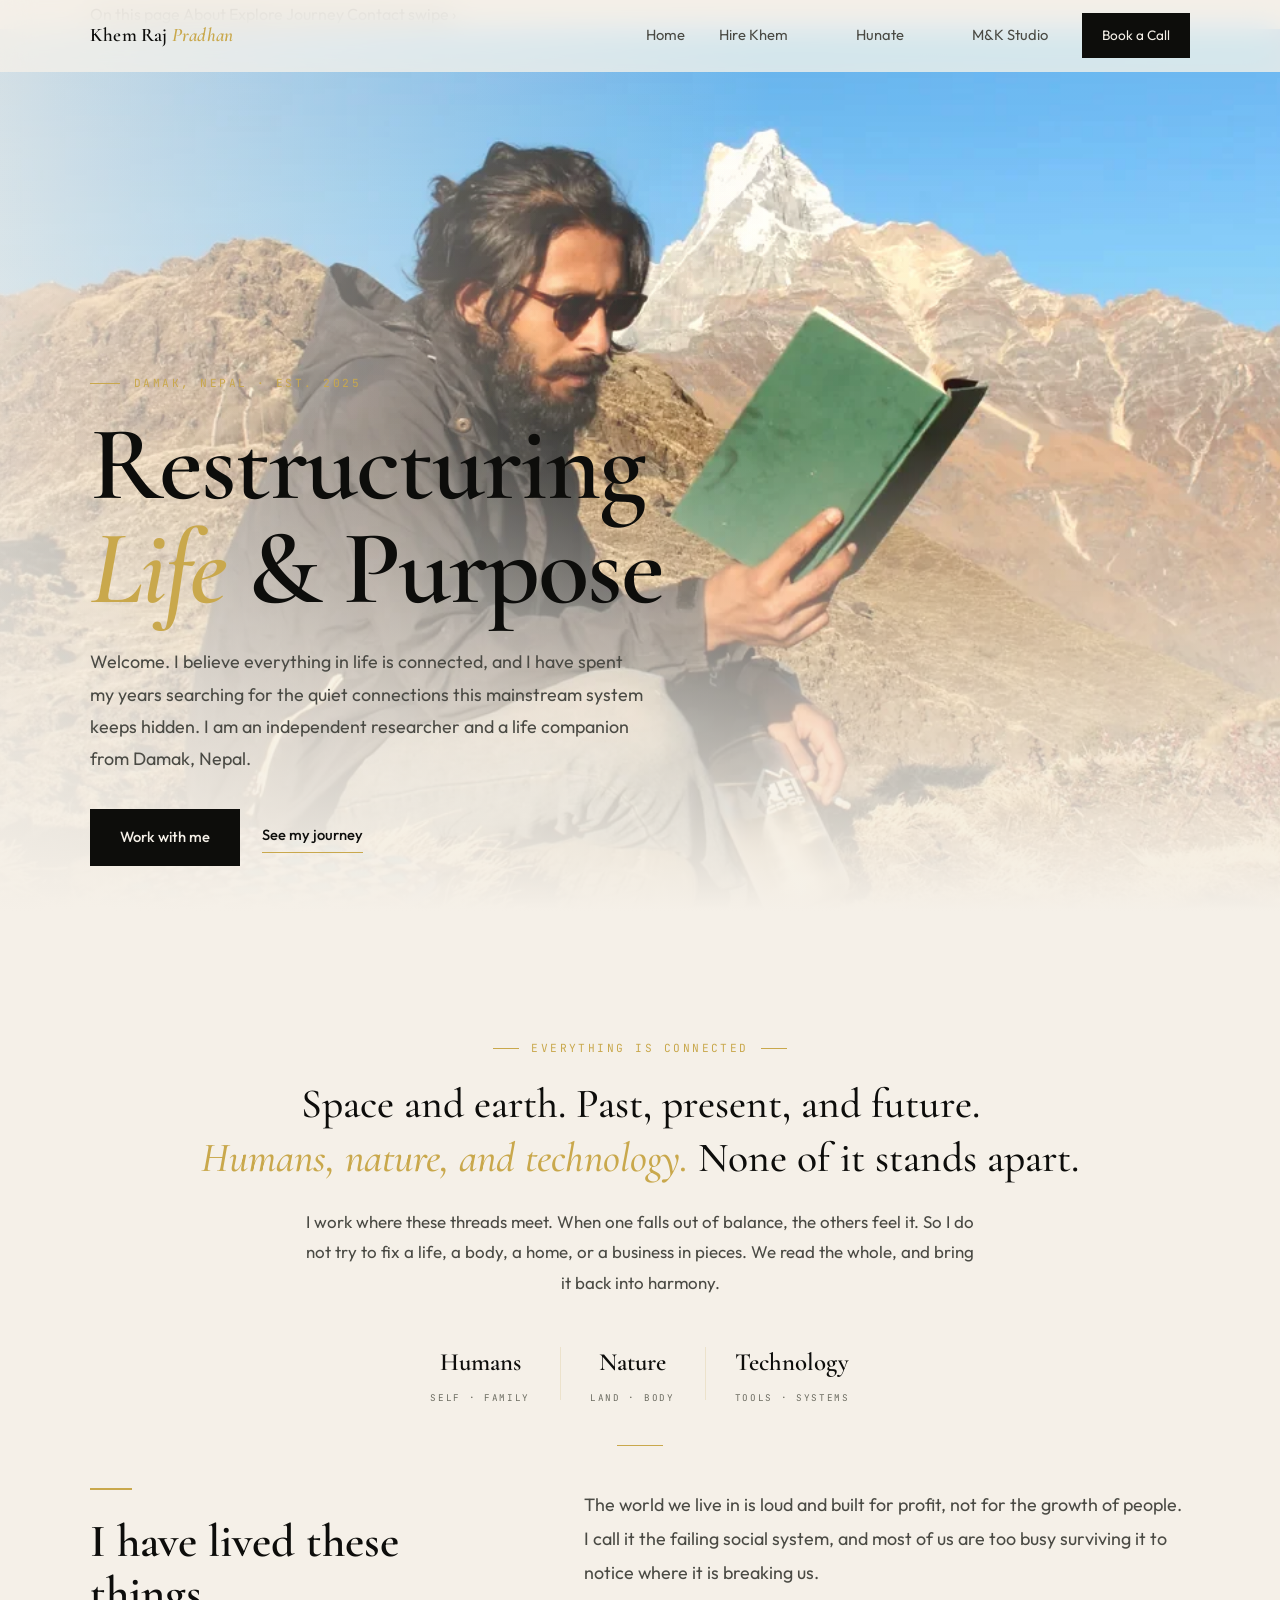
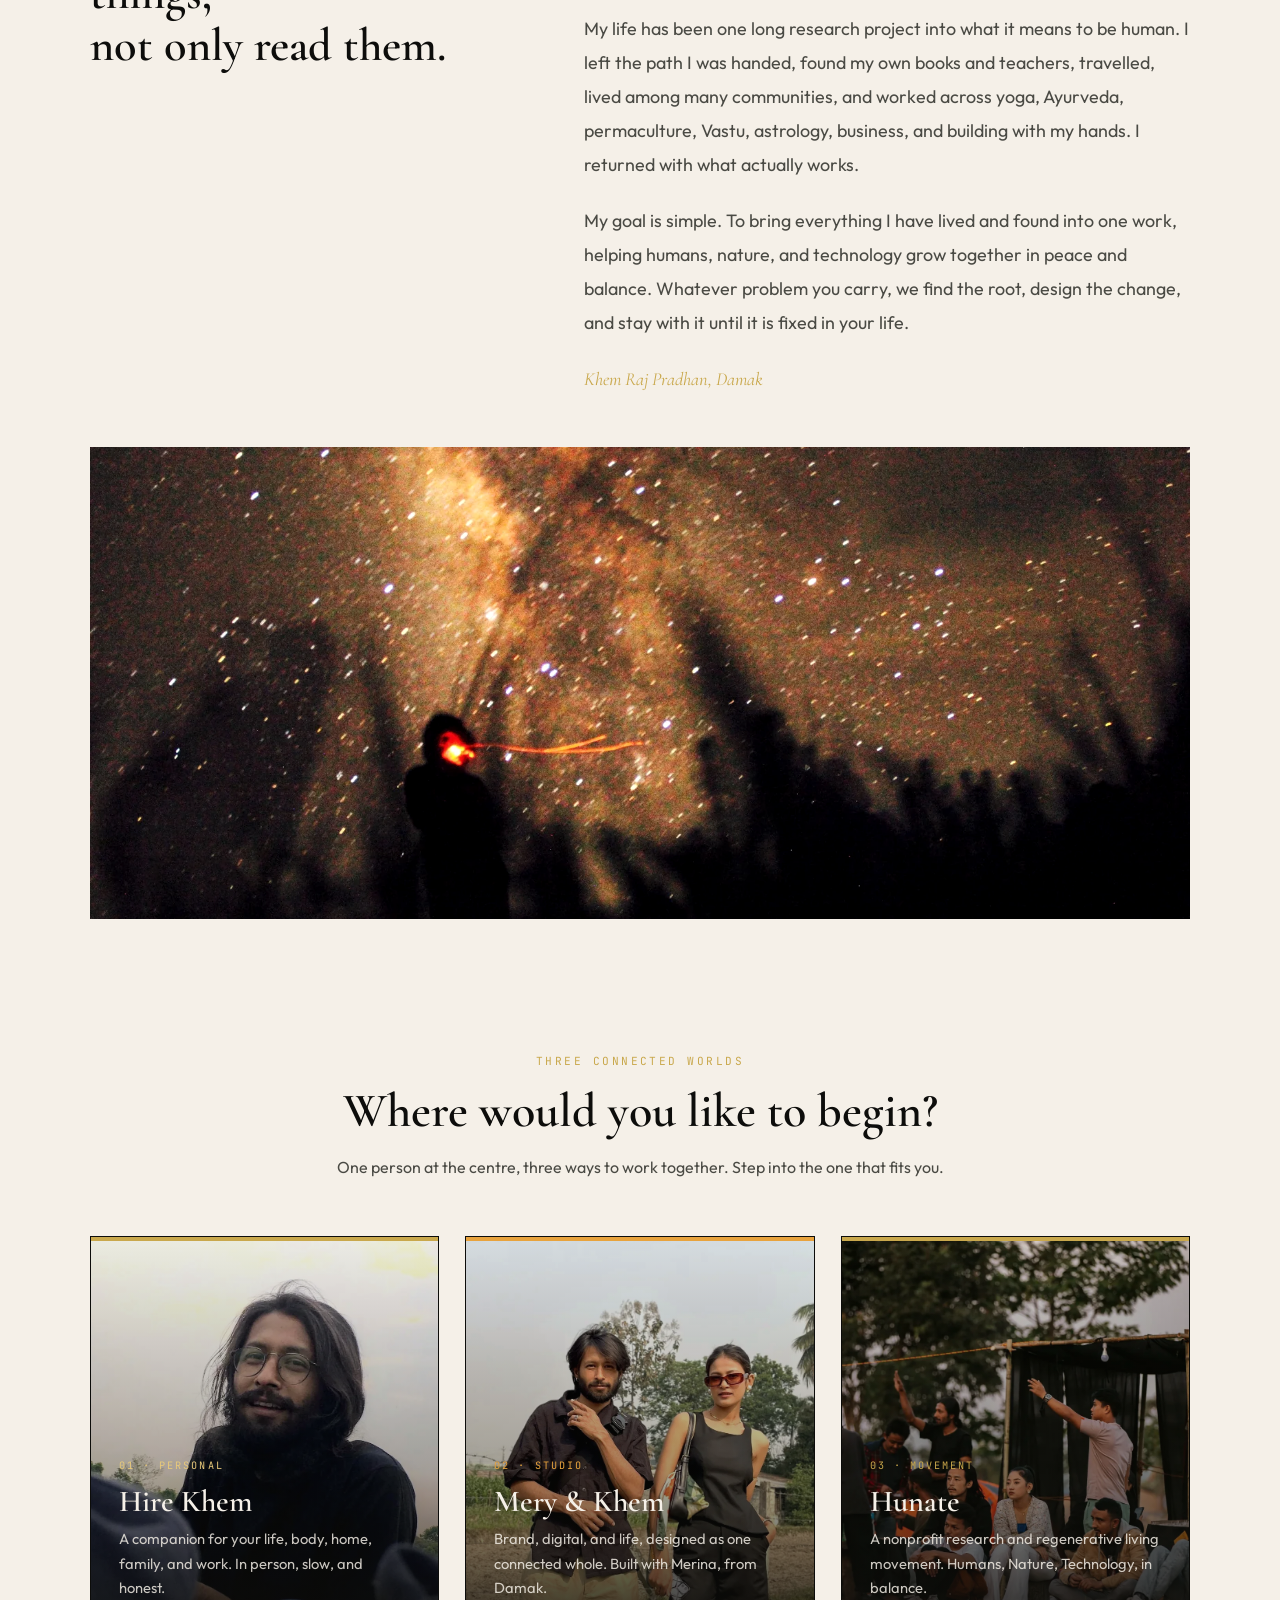
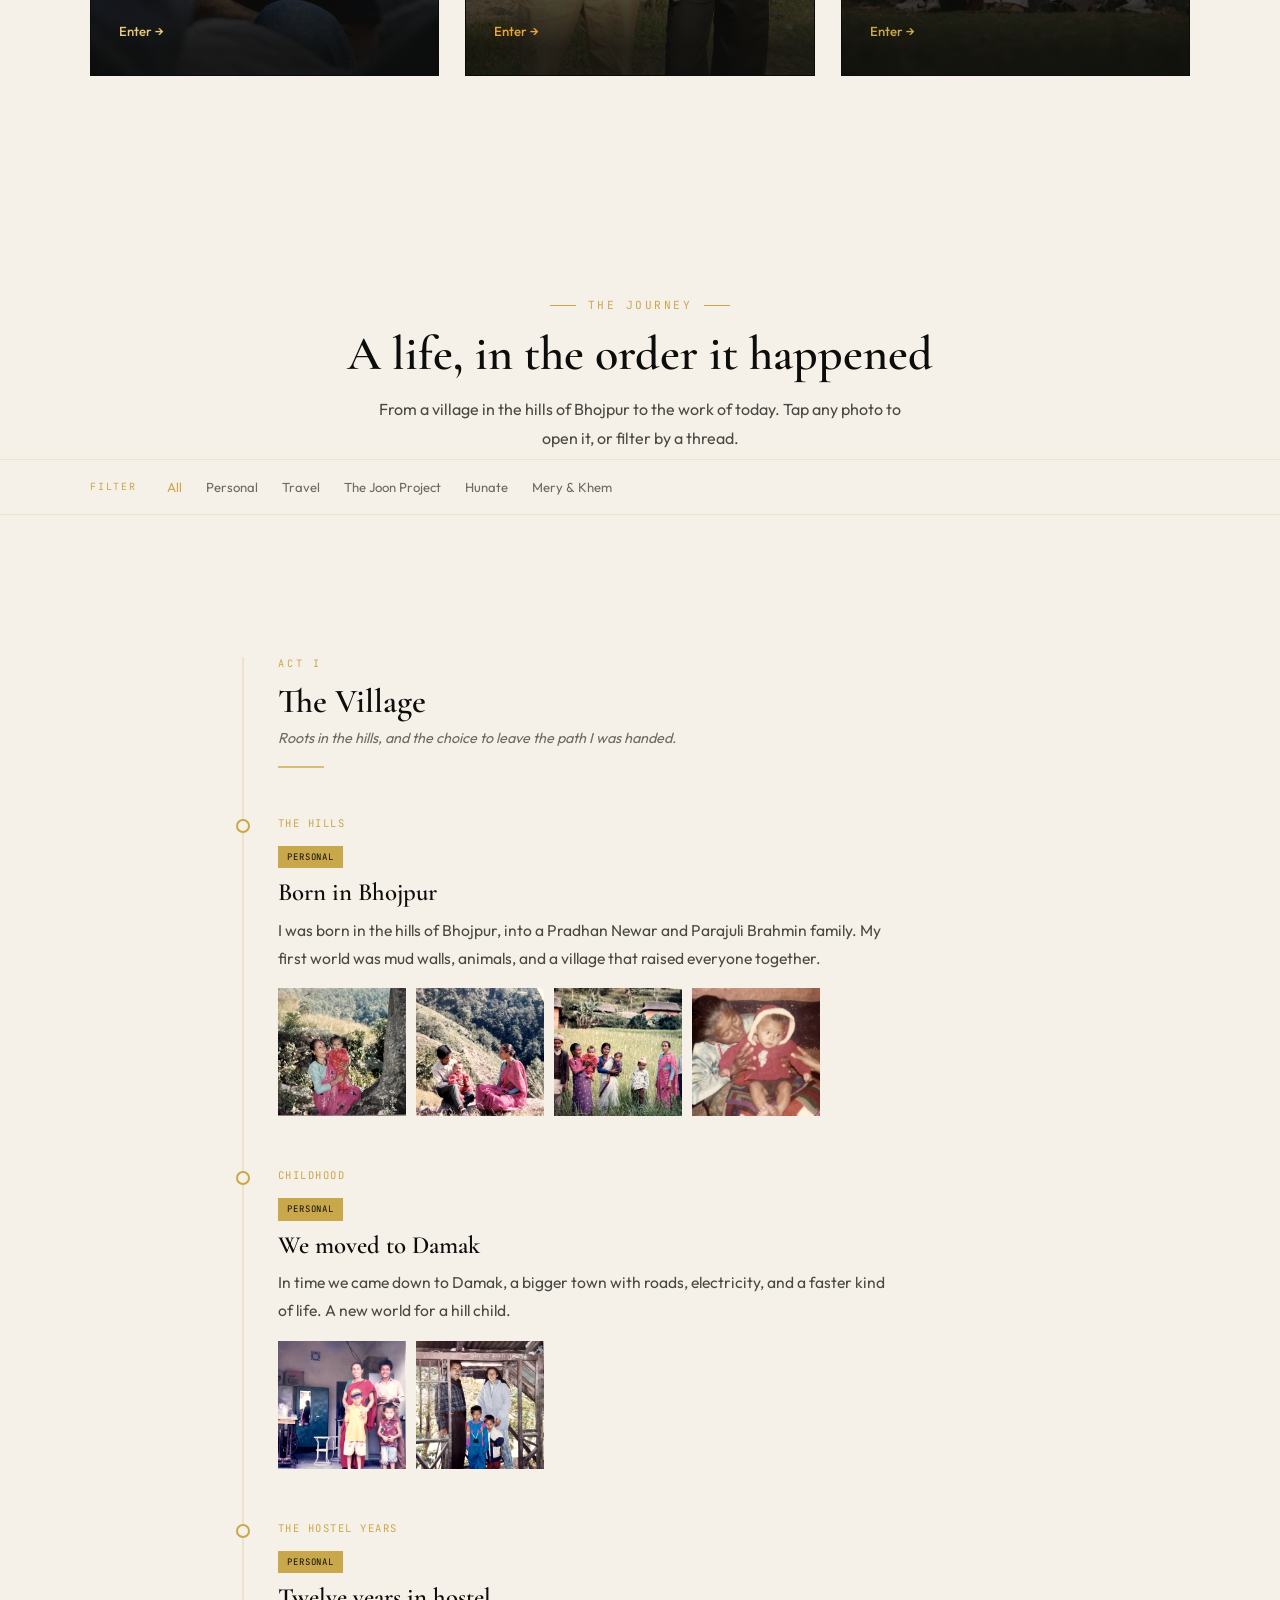
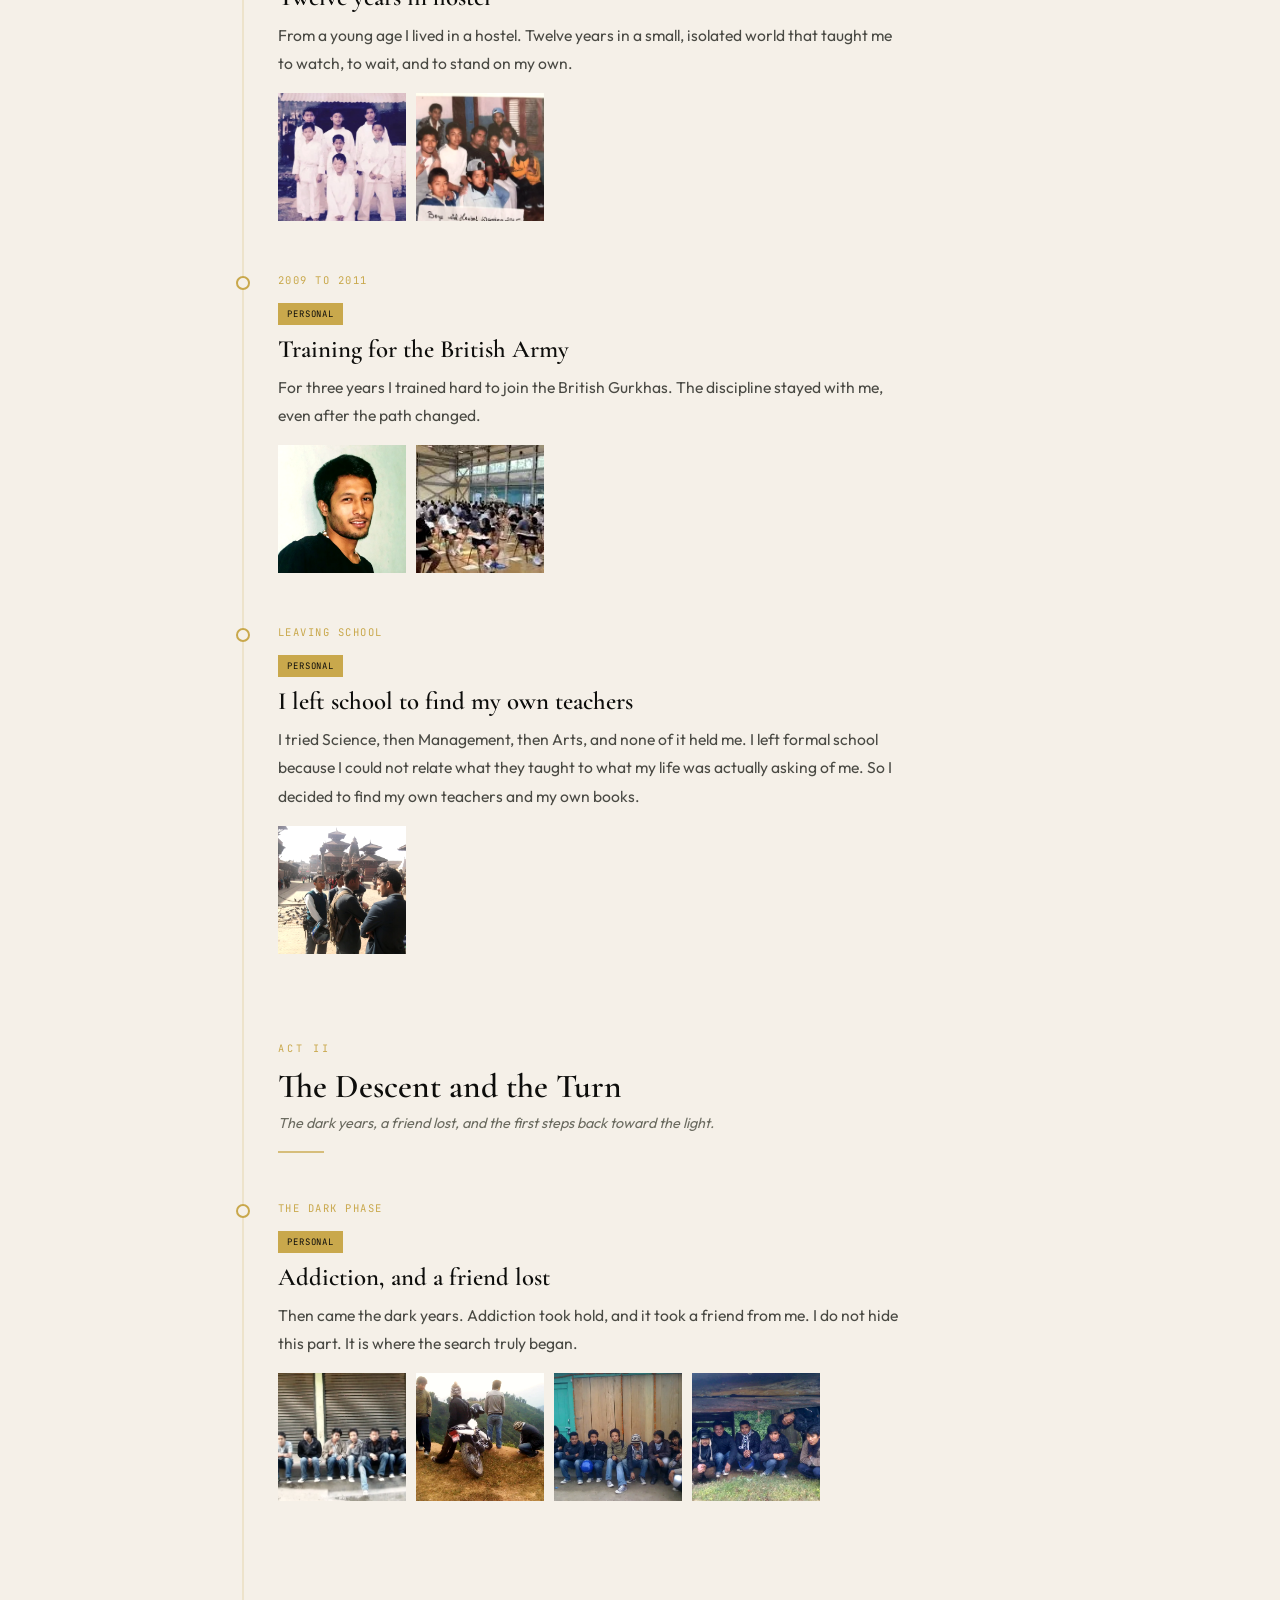
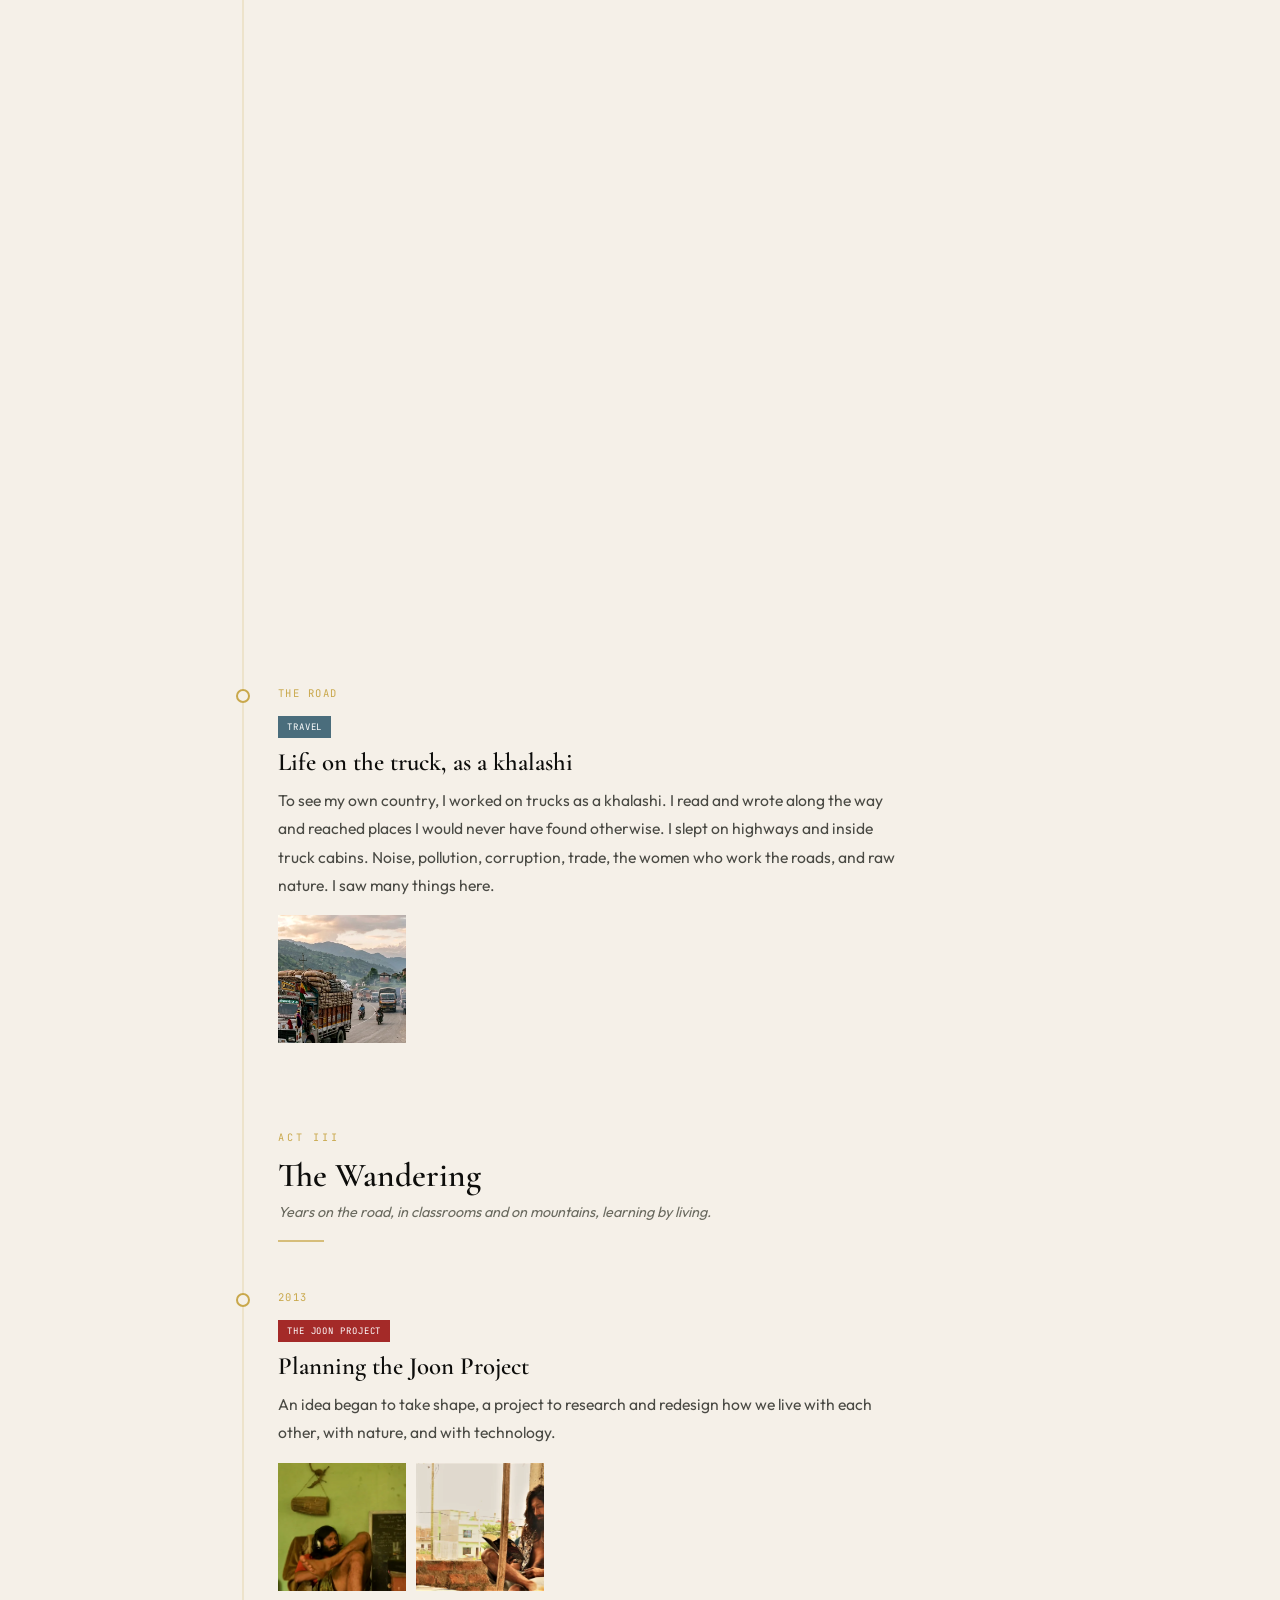
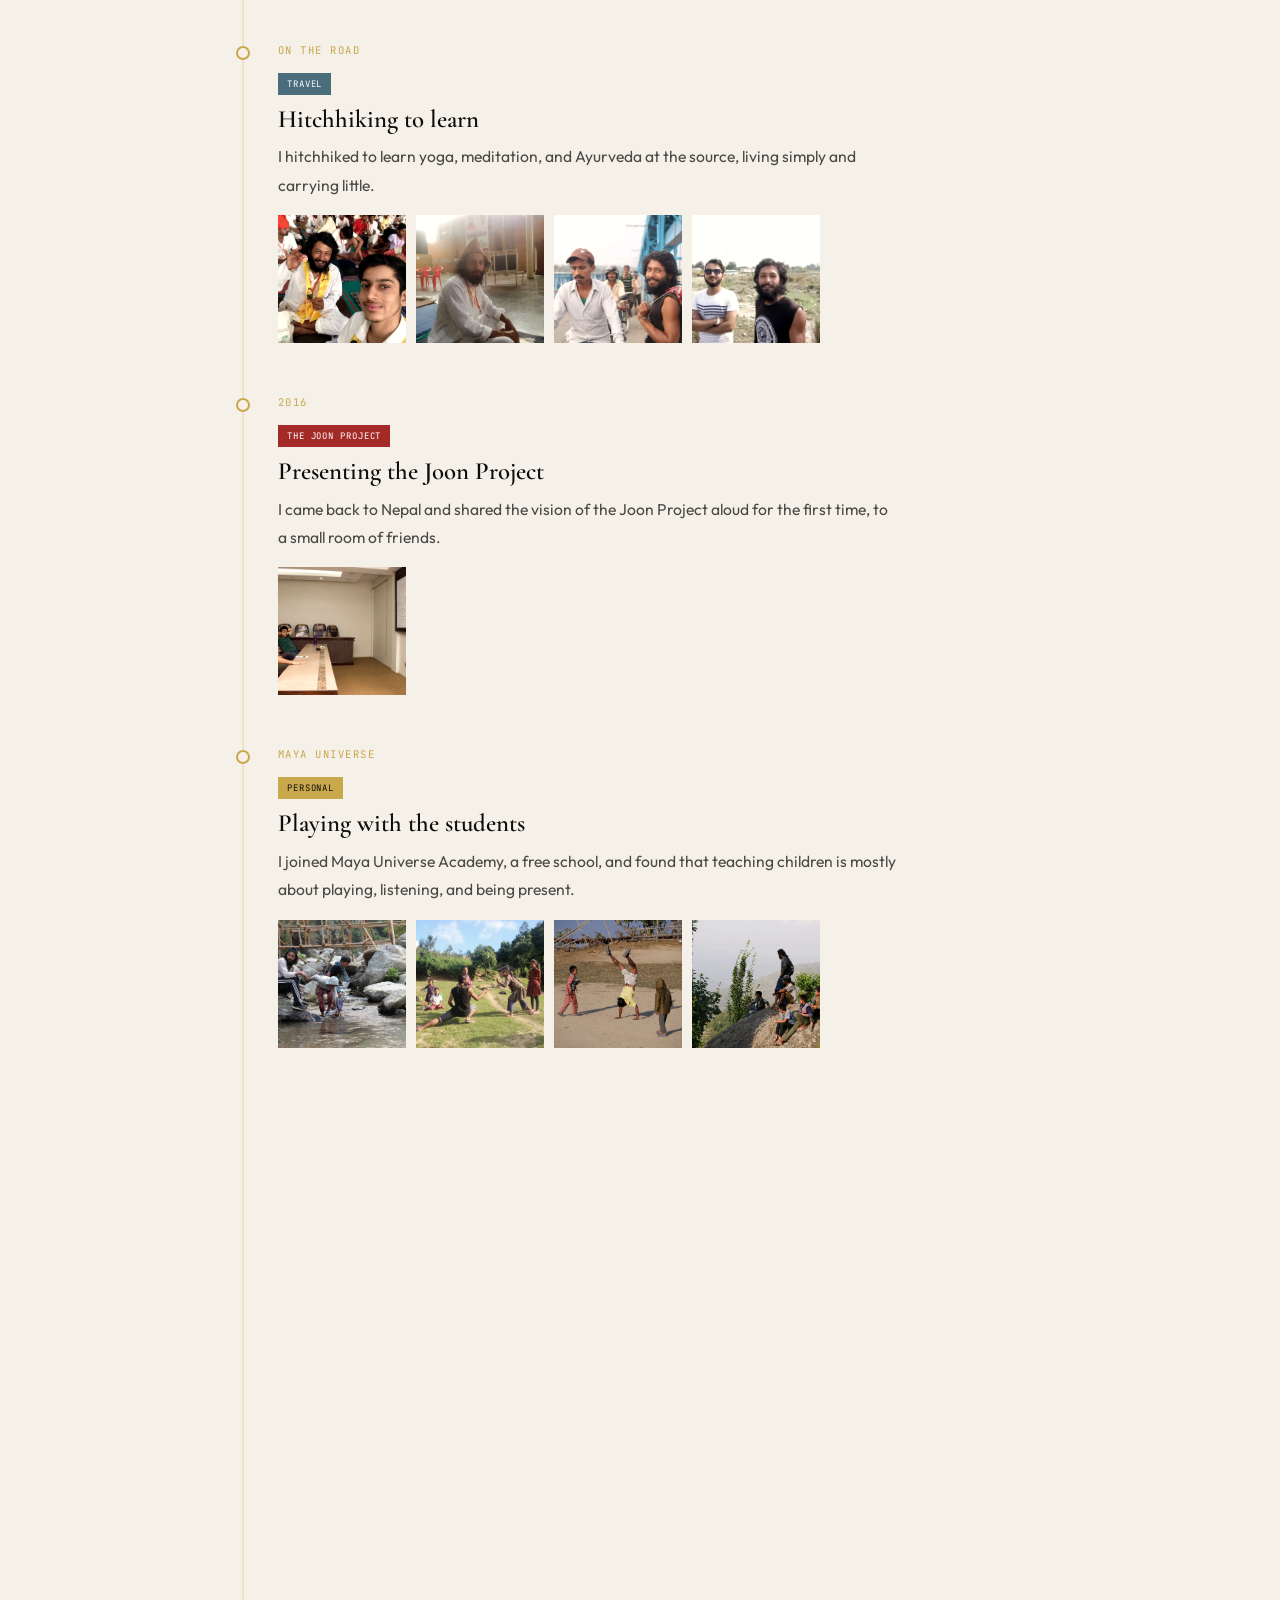
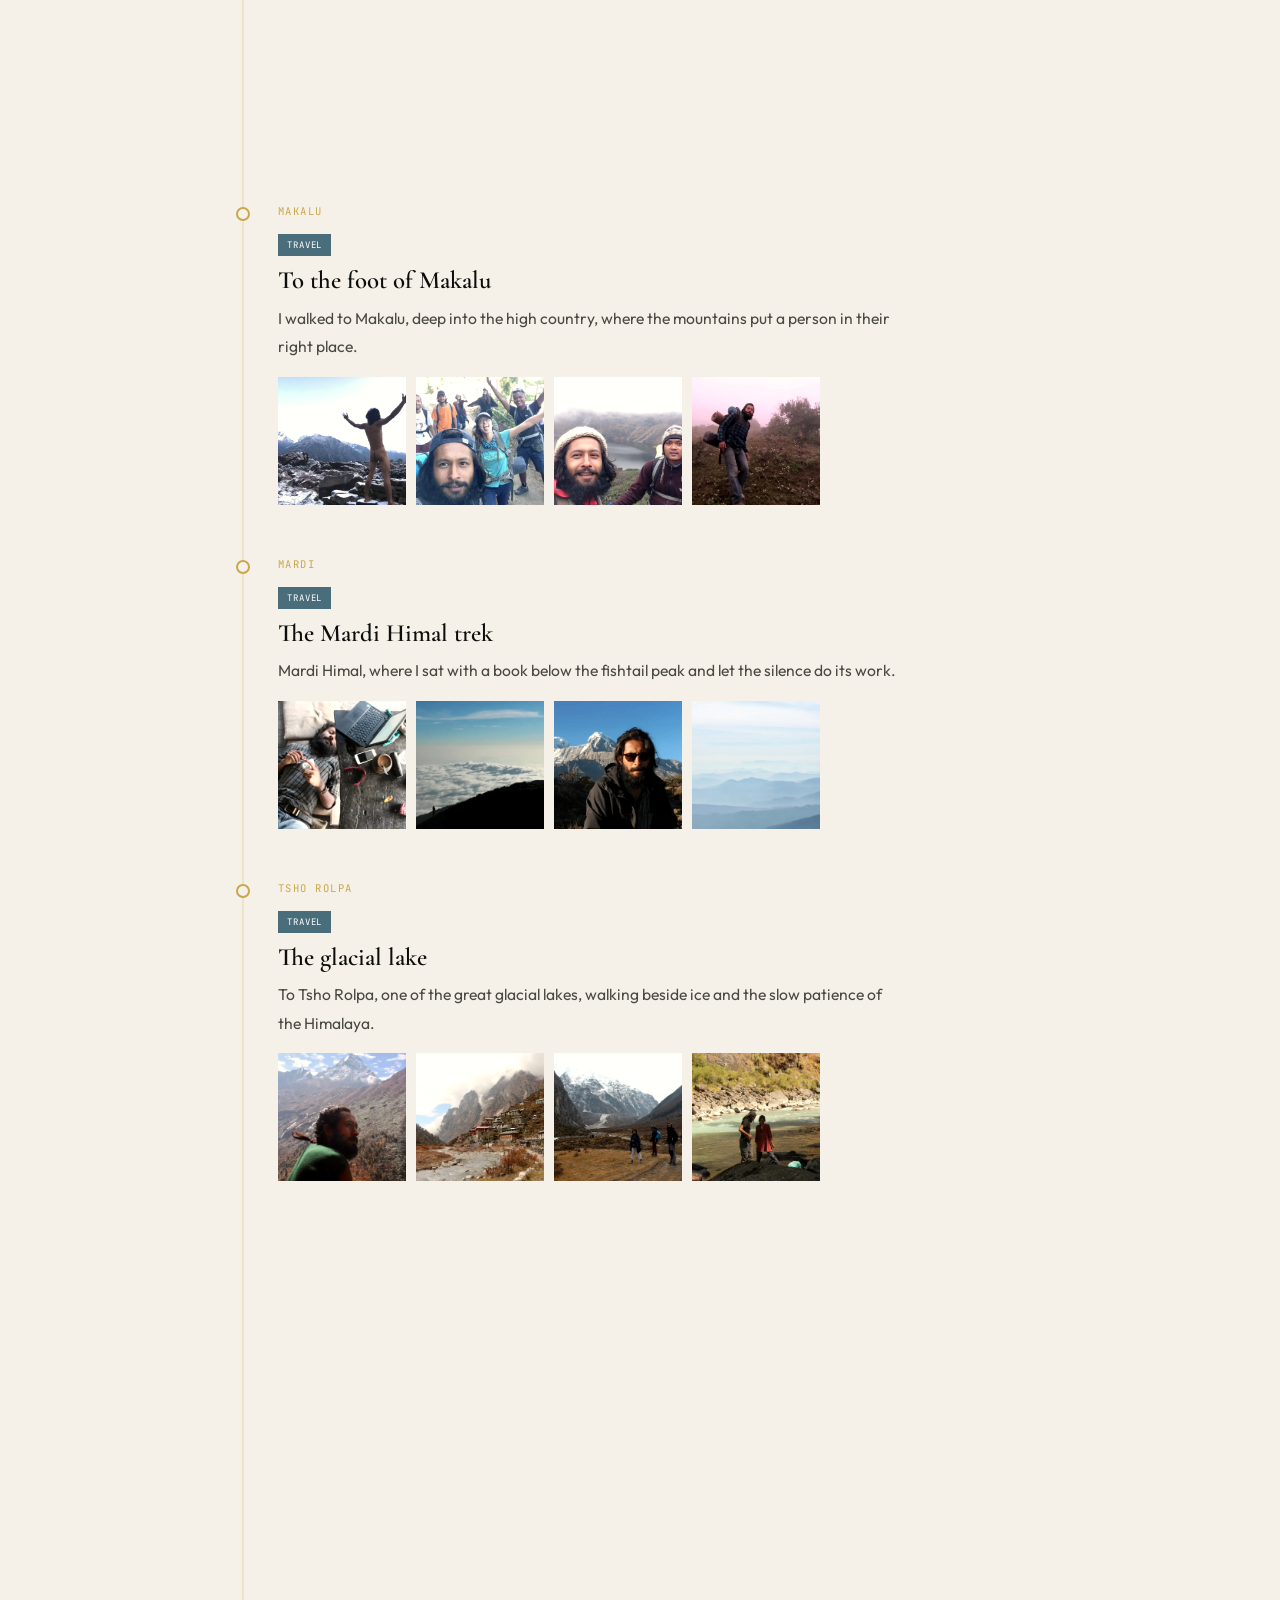
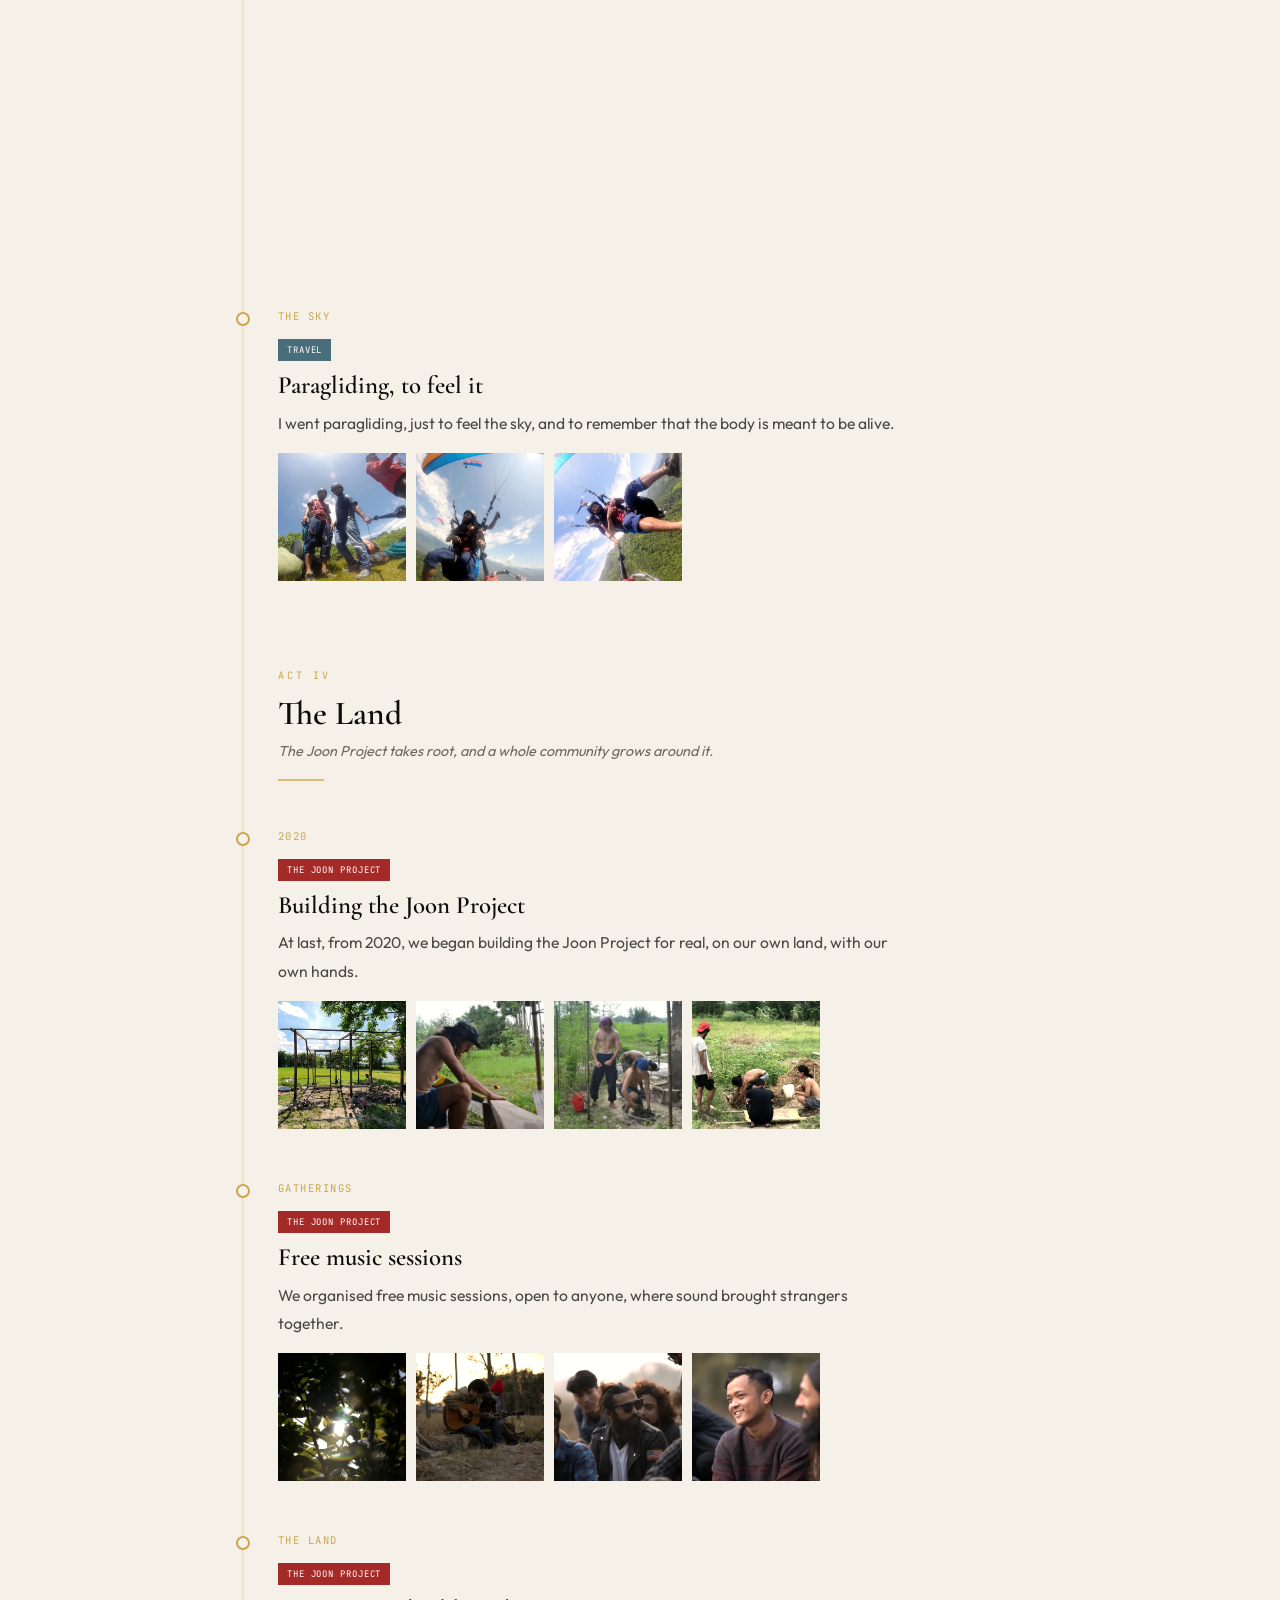
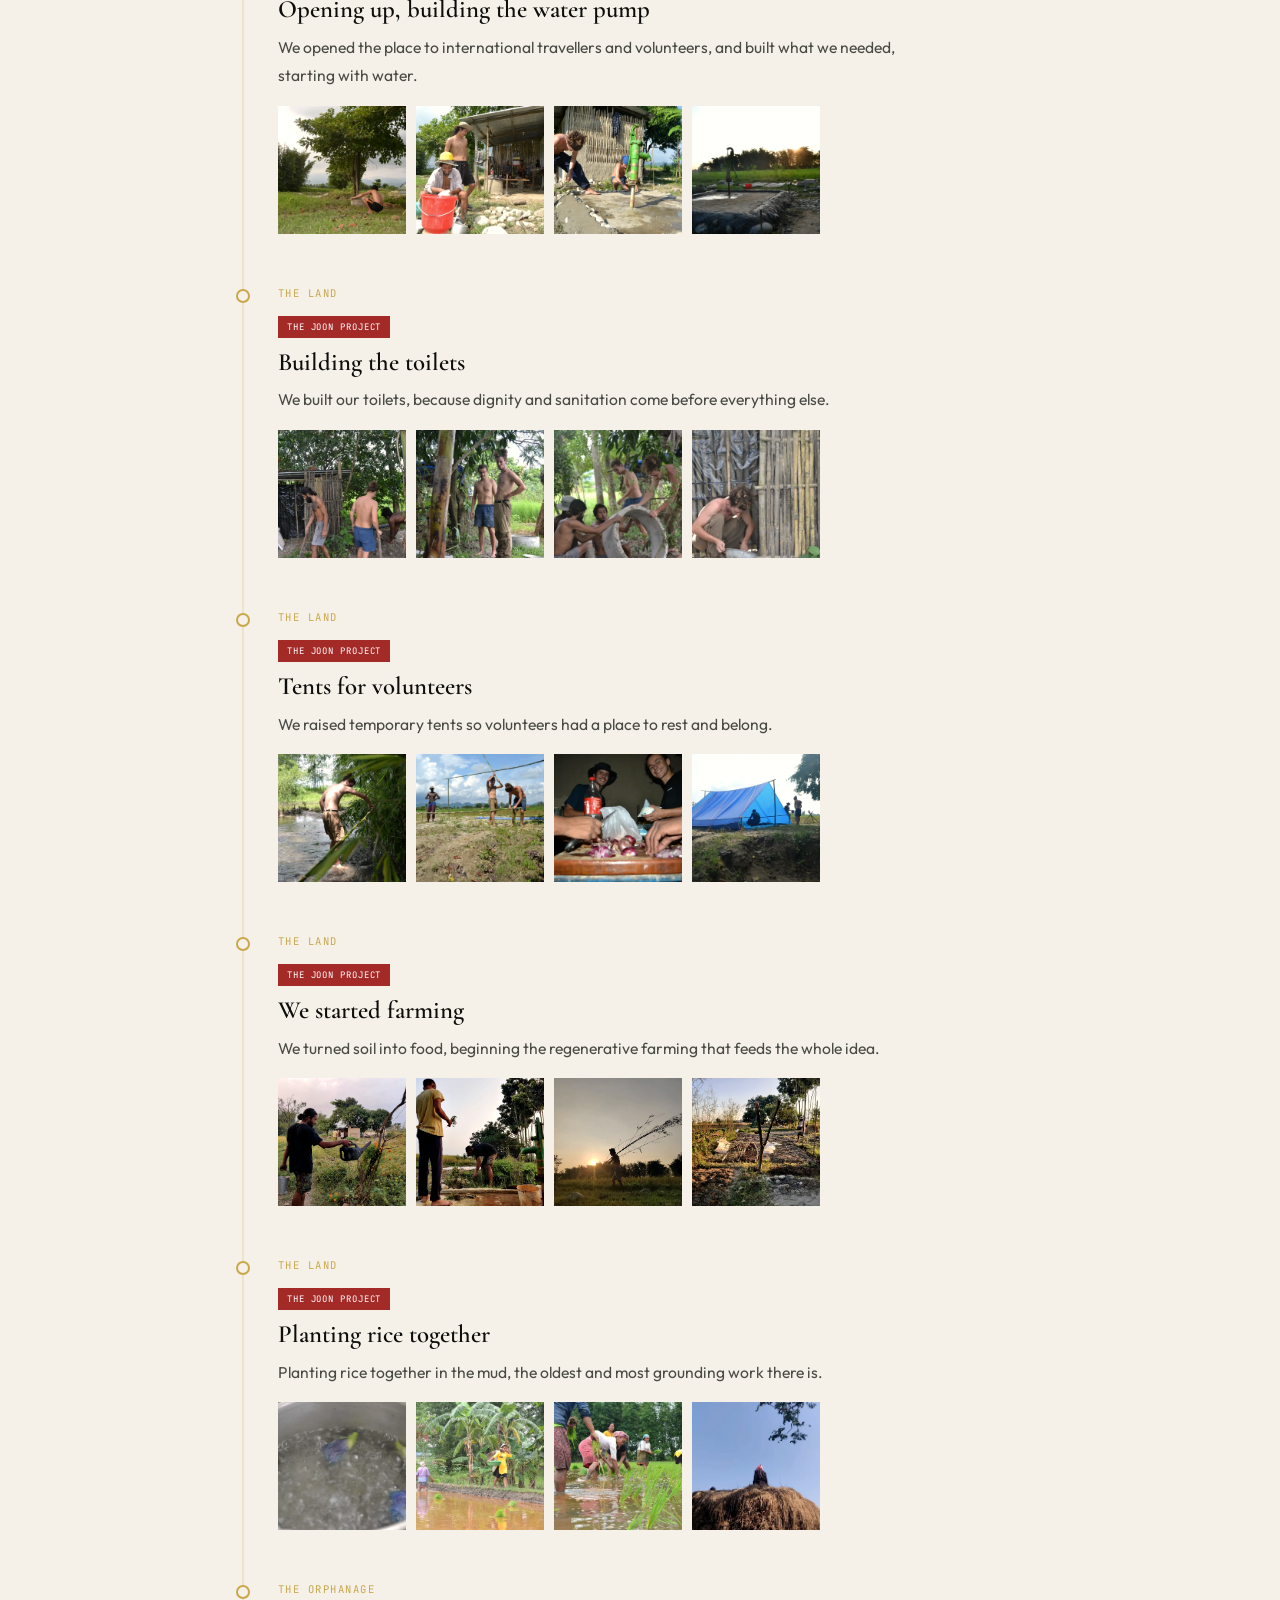
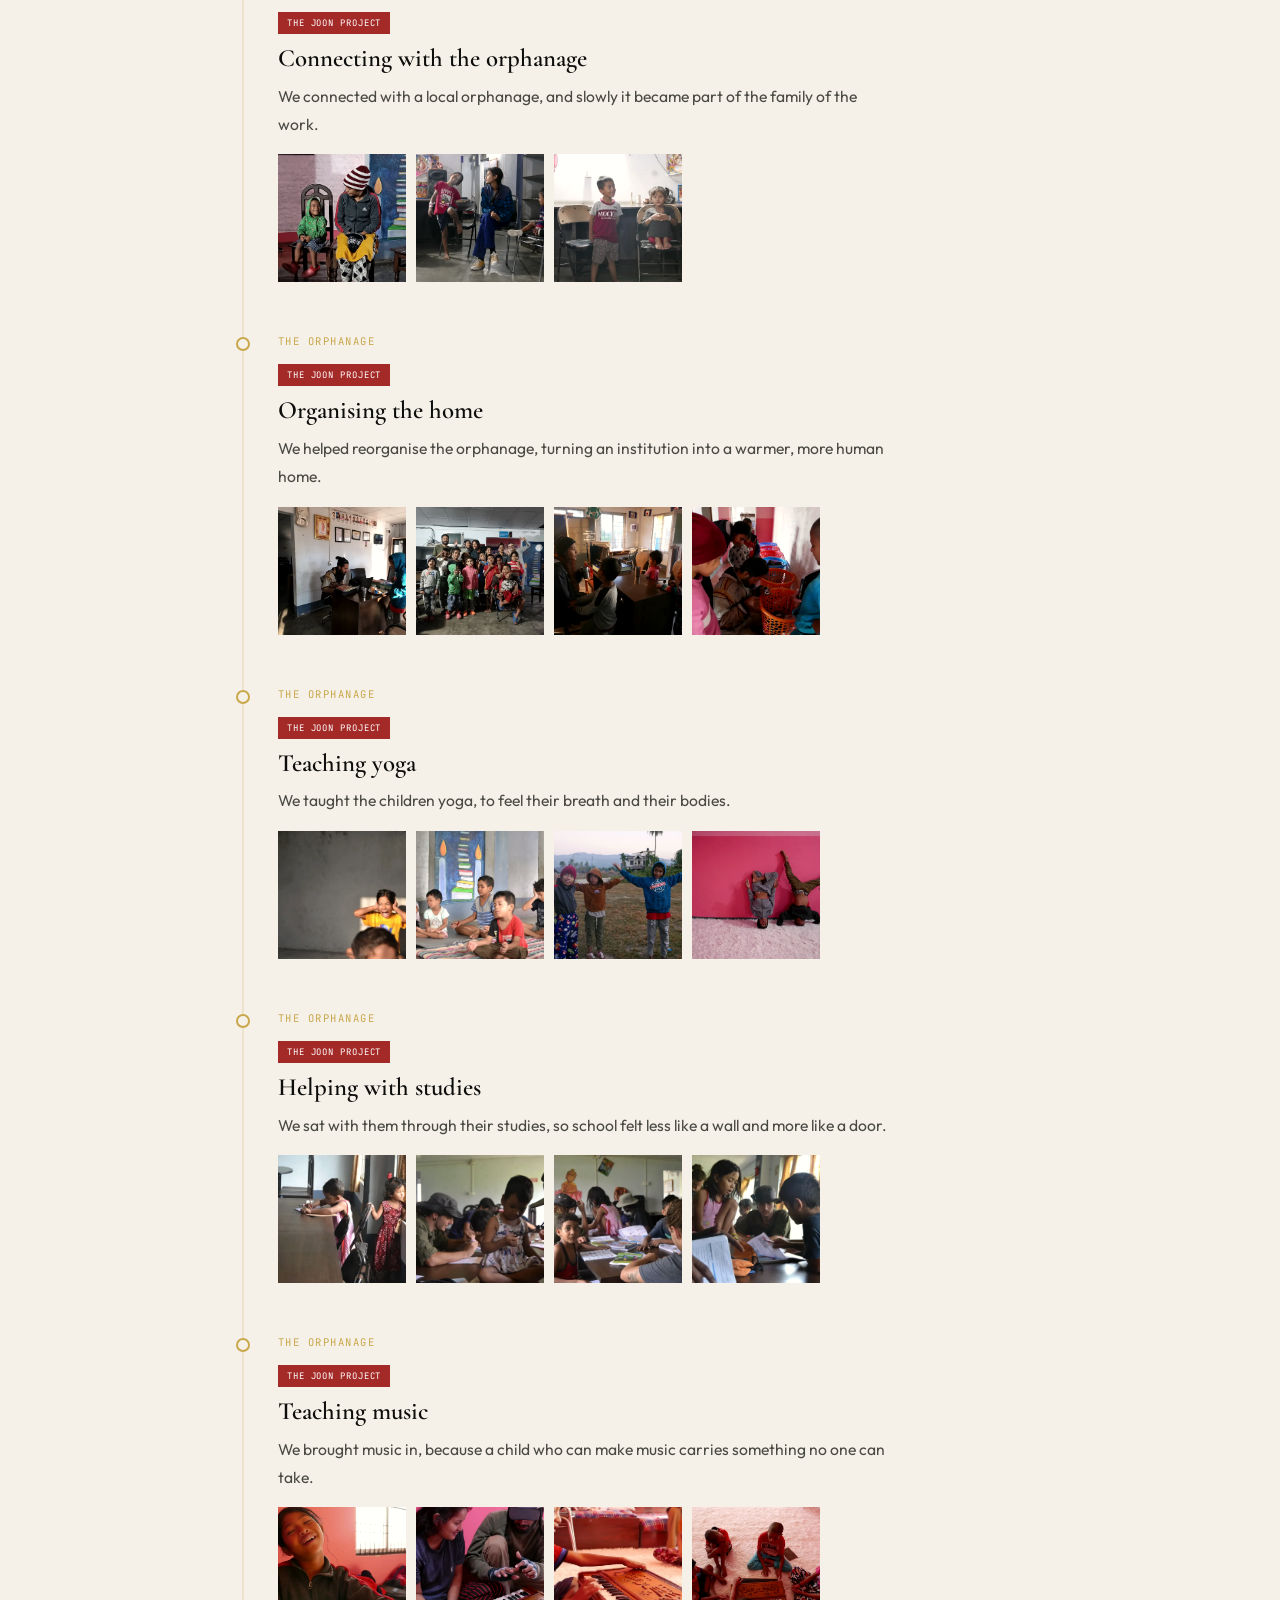
==== commit de54410b: "Add files via upload" ====
--- a/index.html
+++ b/index.html
@@ -177,6 +177,8 @@
   .menu{display:none}.burger{display:flex}
   .intro{padding:84px 0 10px}.doors{padding:70px 0 80px}.journey{padding:74px 0}.contact{padding:80px 0 50px}
   .hero p{font-size:1.04rem}
+  .subnav{display:none}
+  .filterbar{top:var(--hdr)}
 }
 
 /* journey (merged from gallery) */
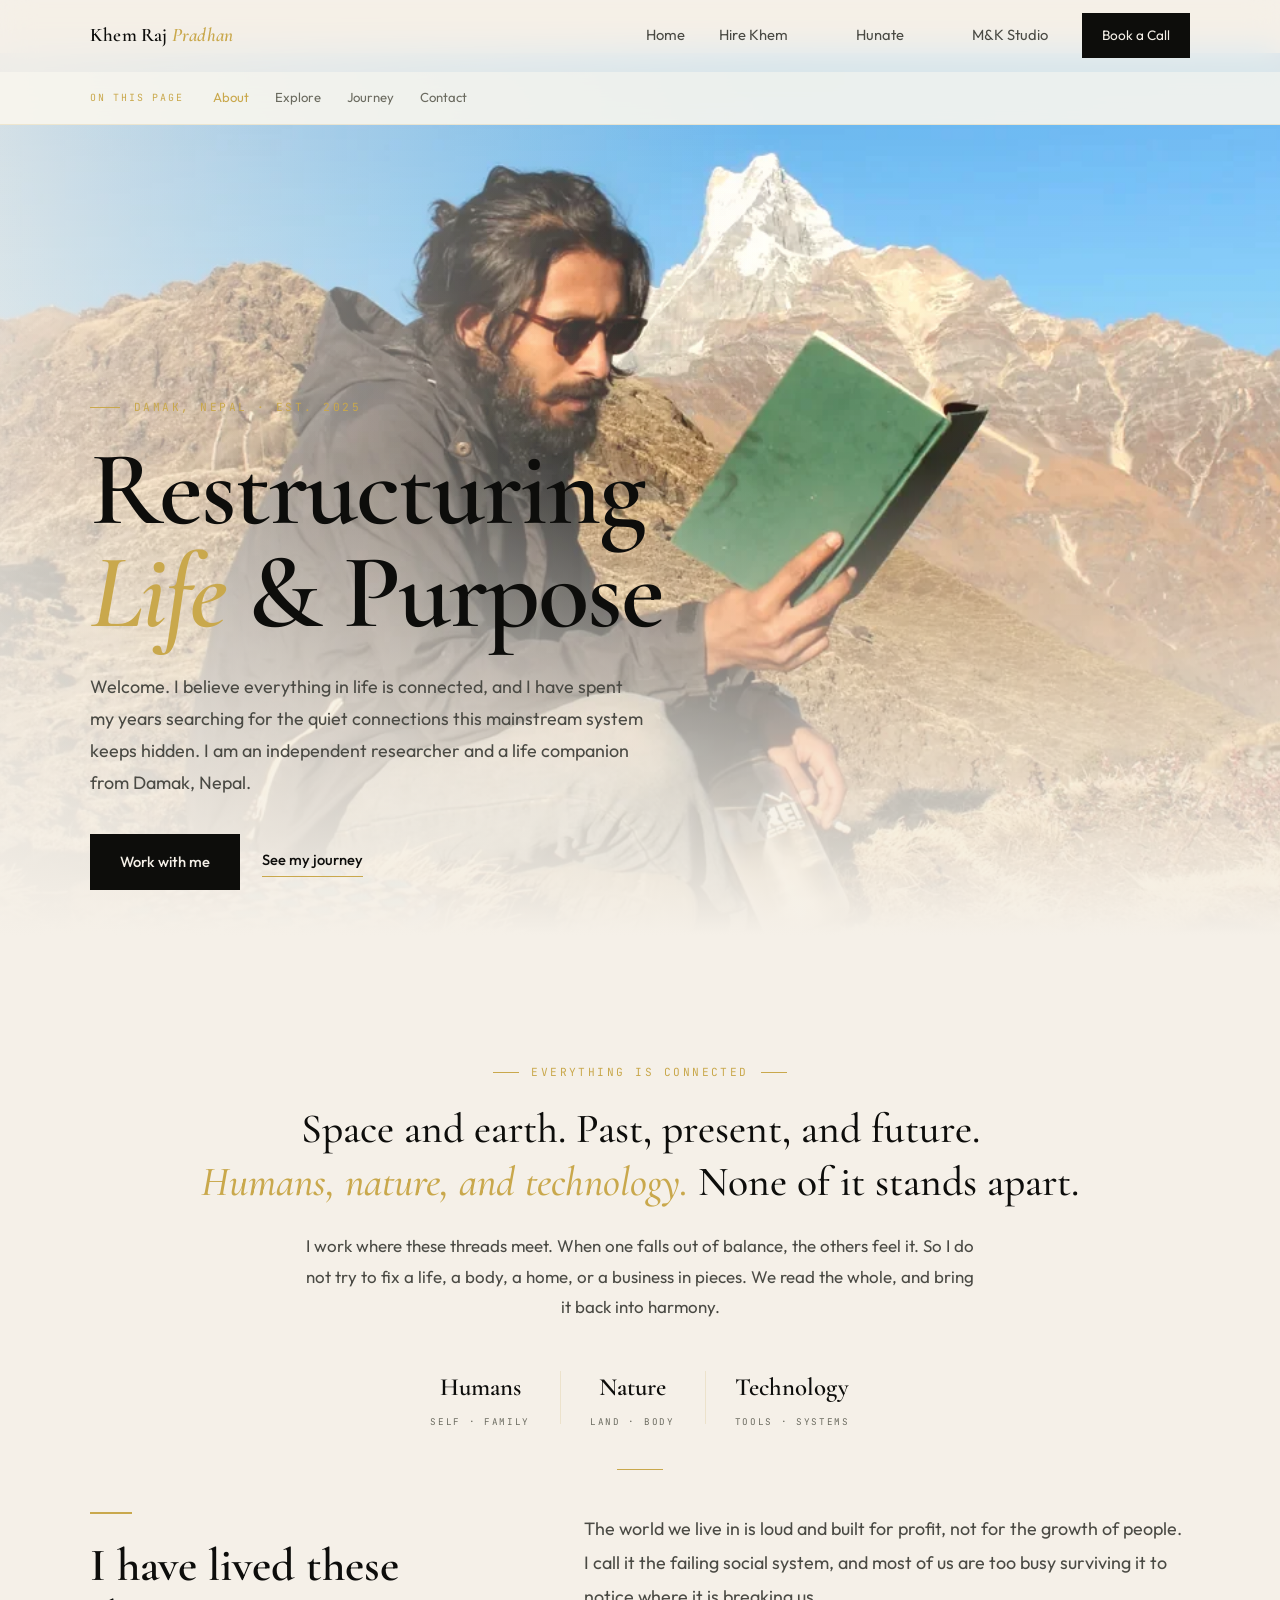
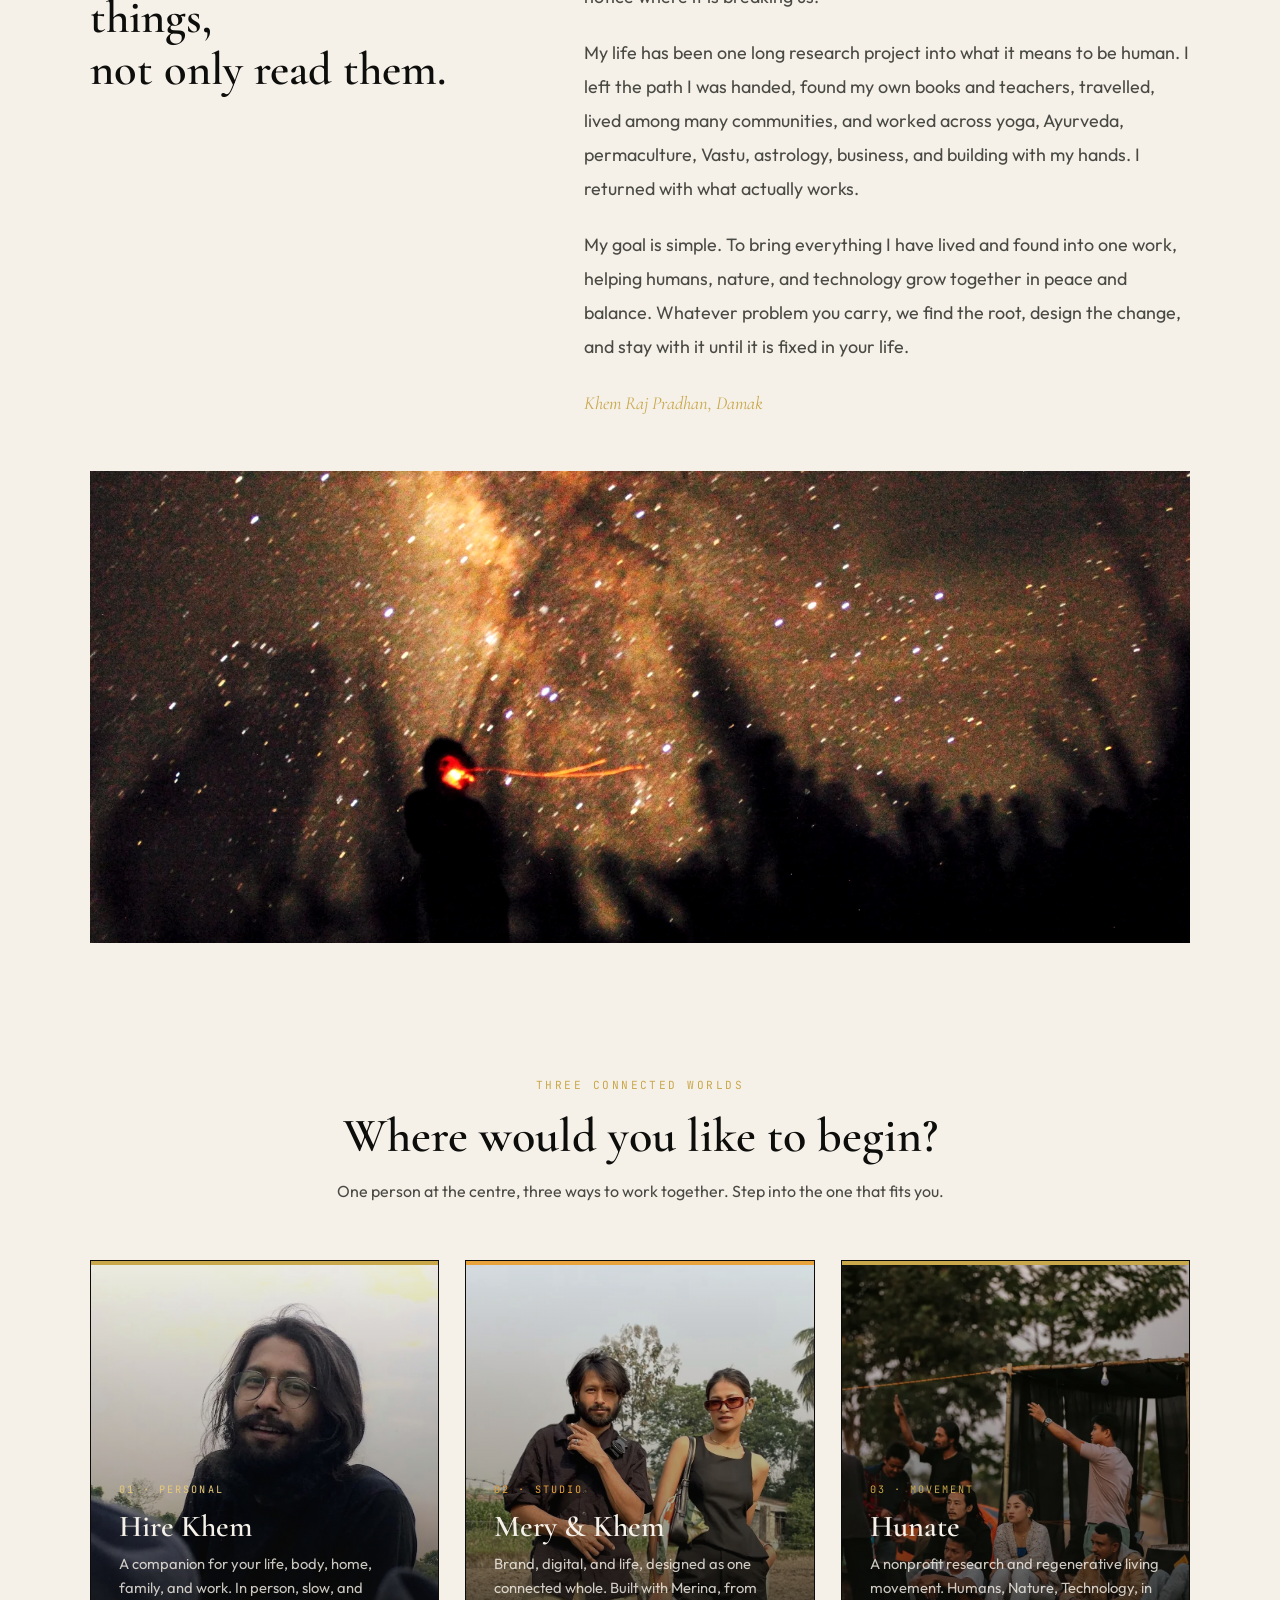
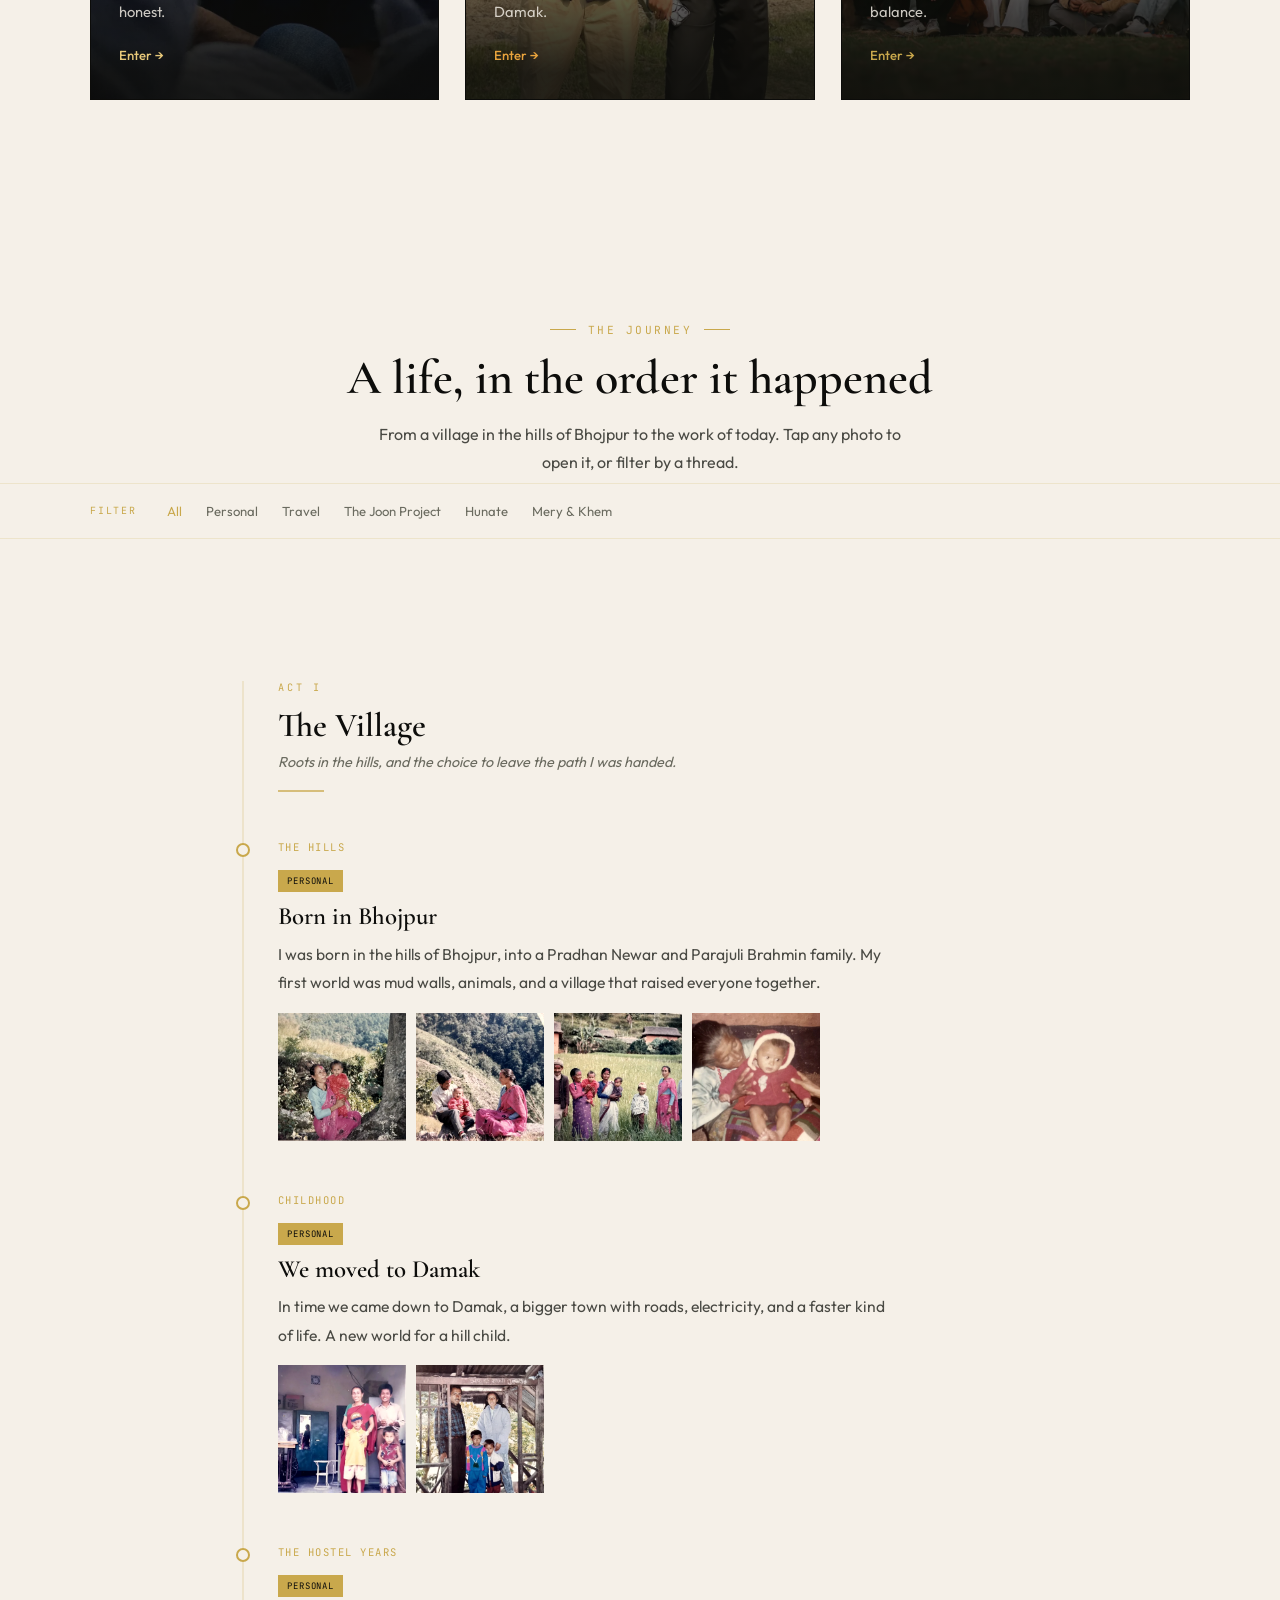
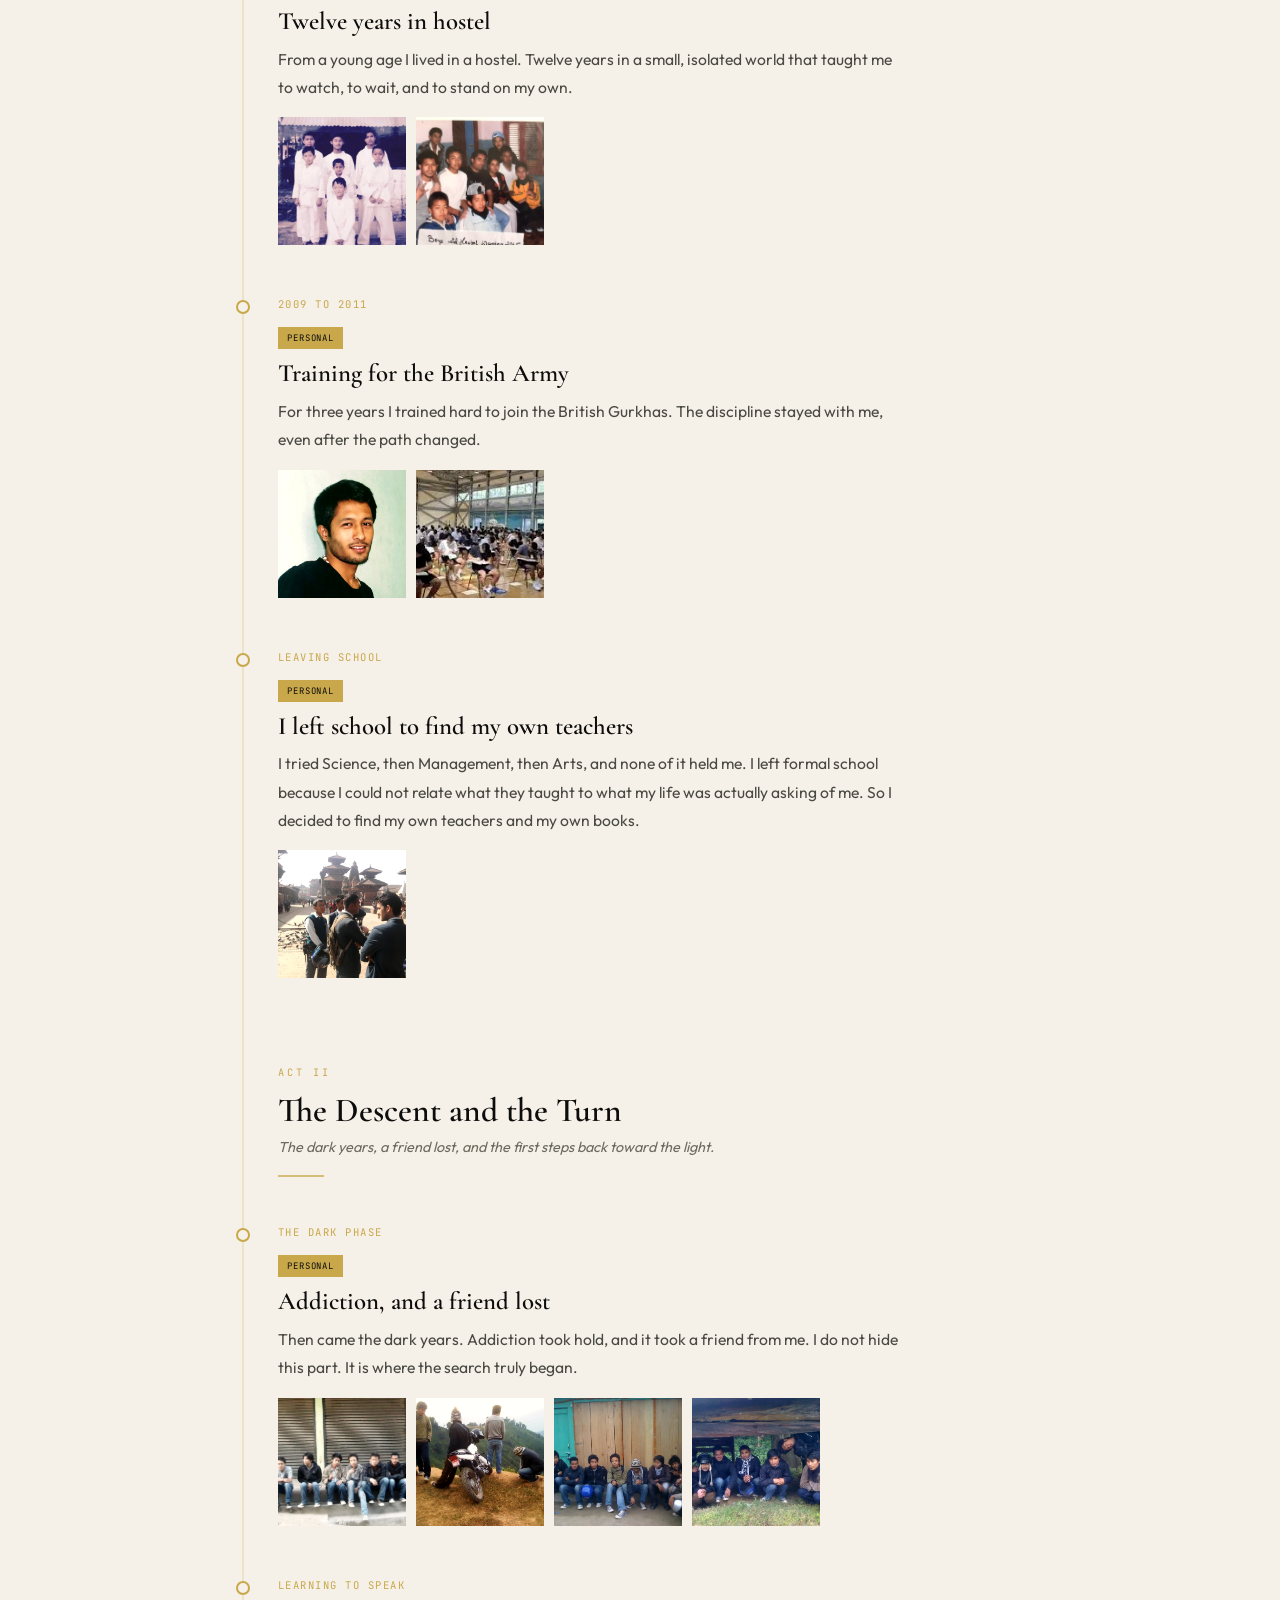
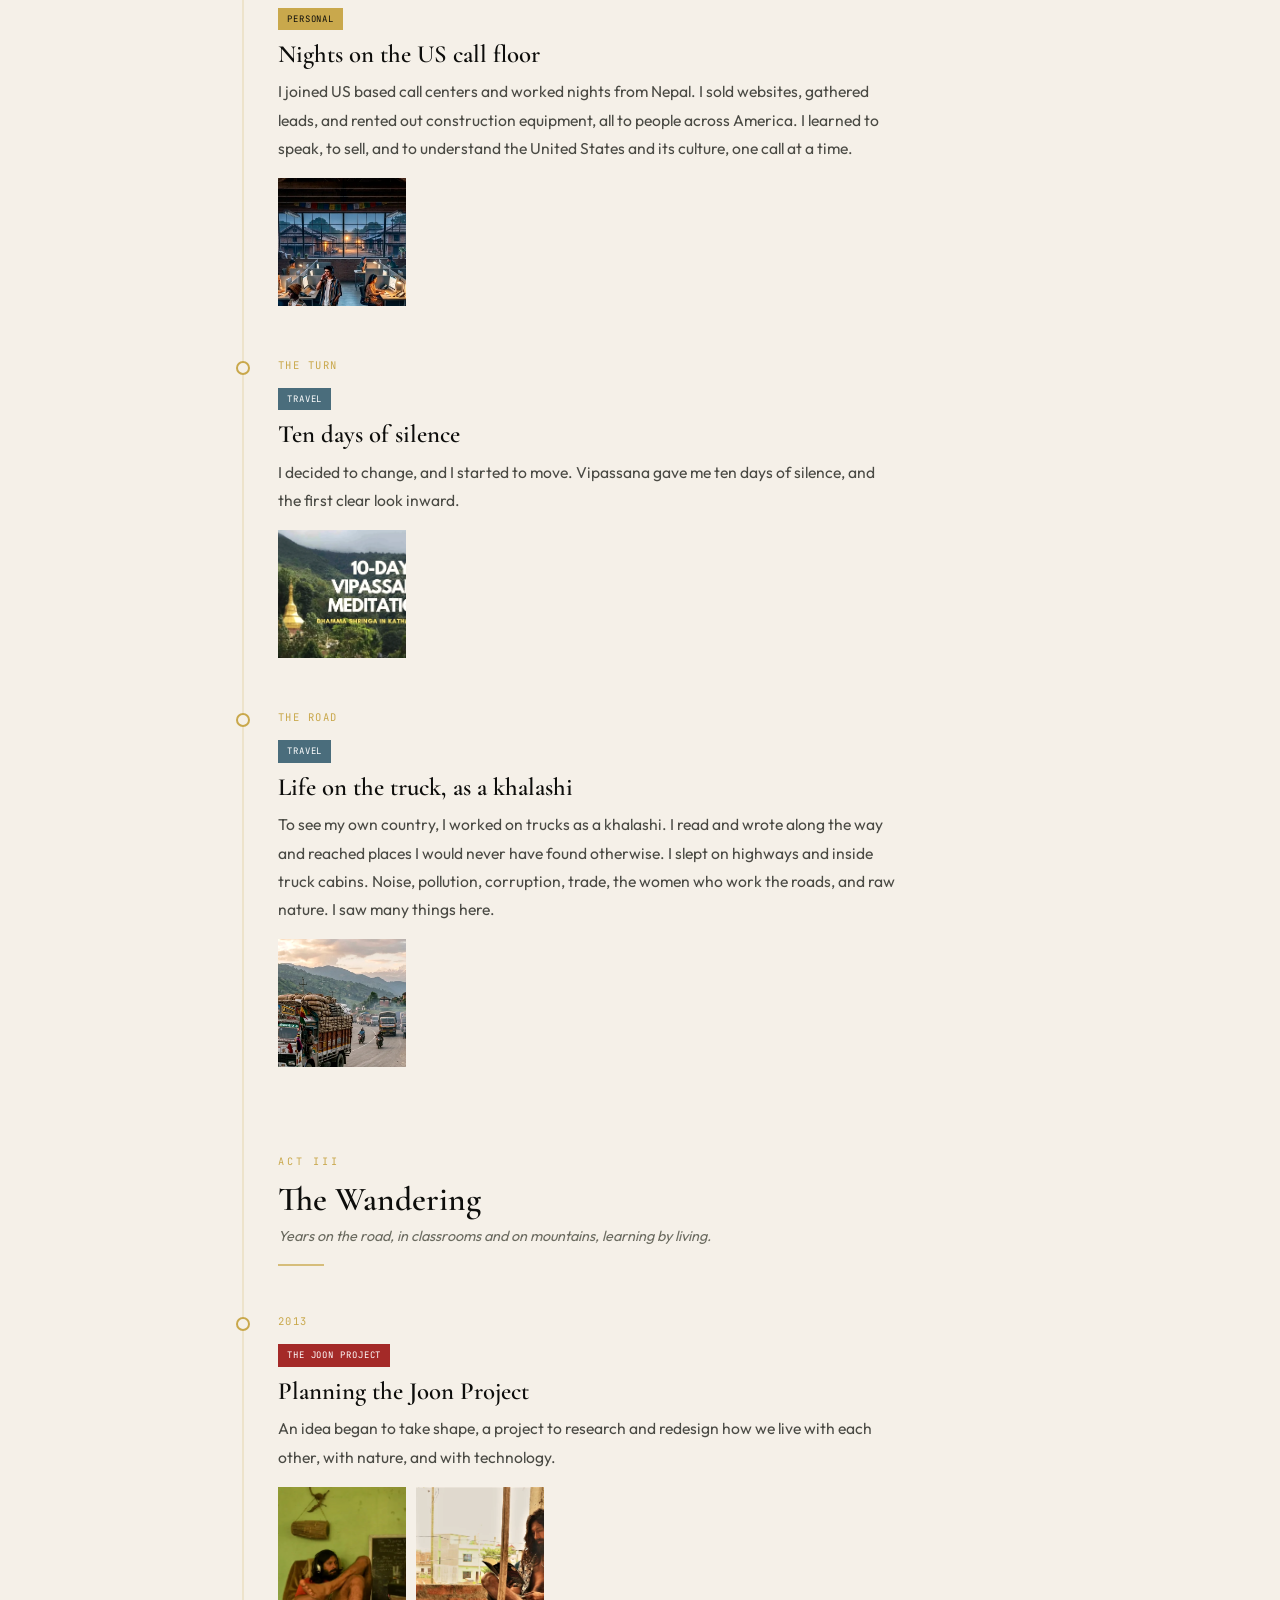
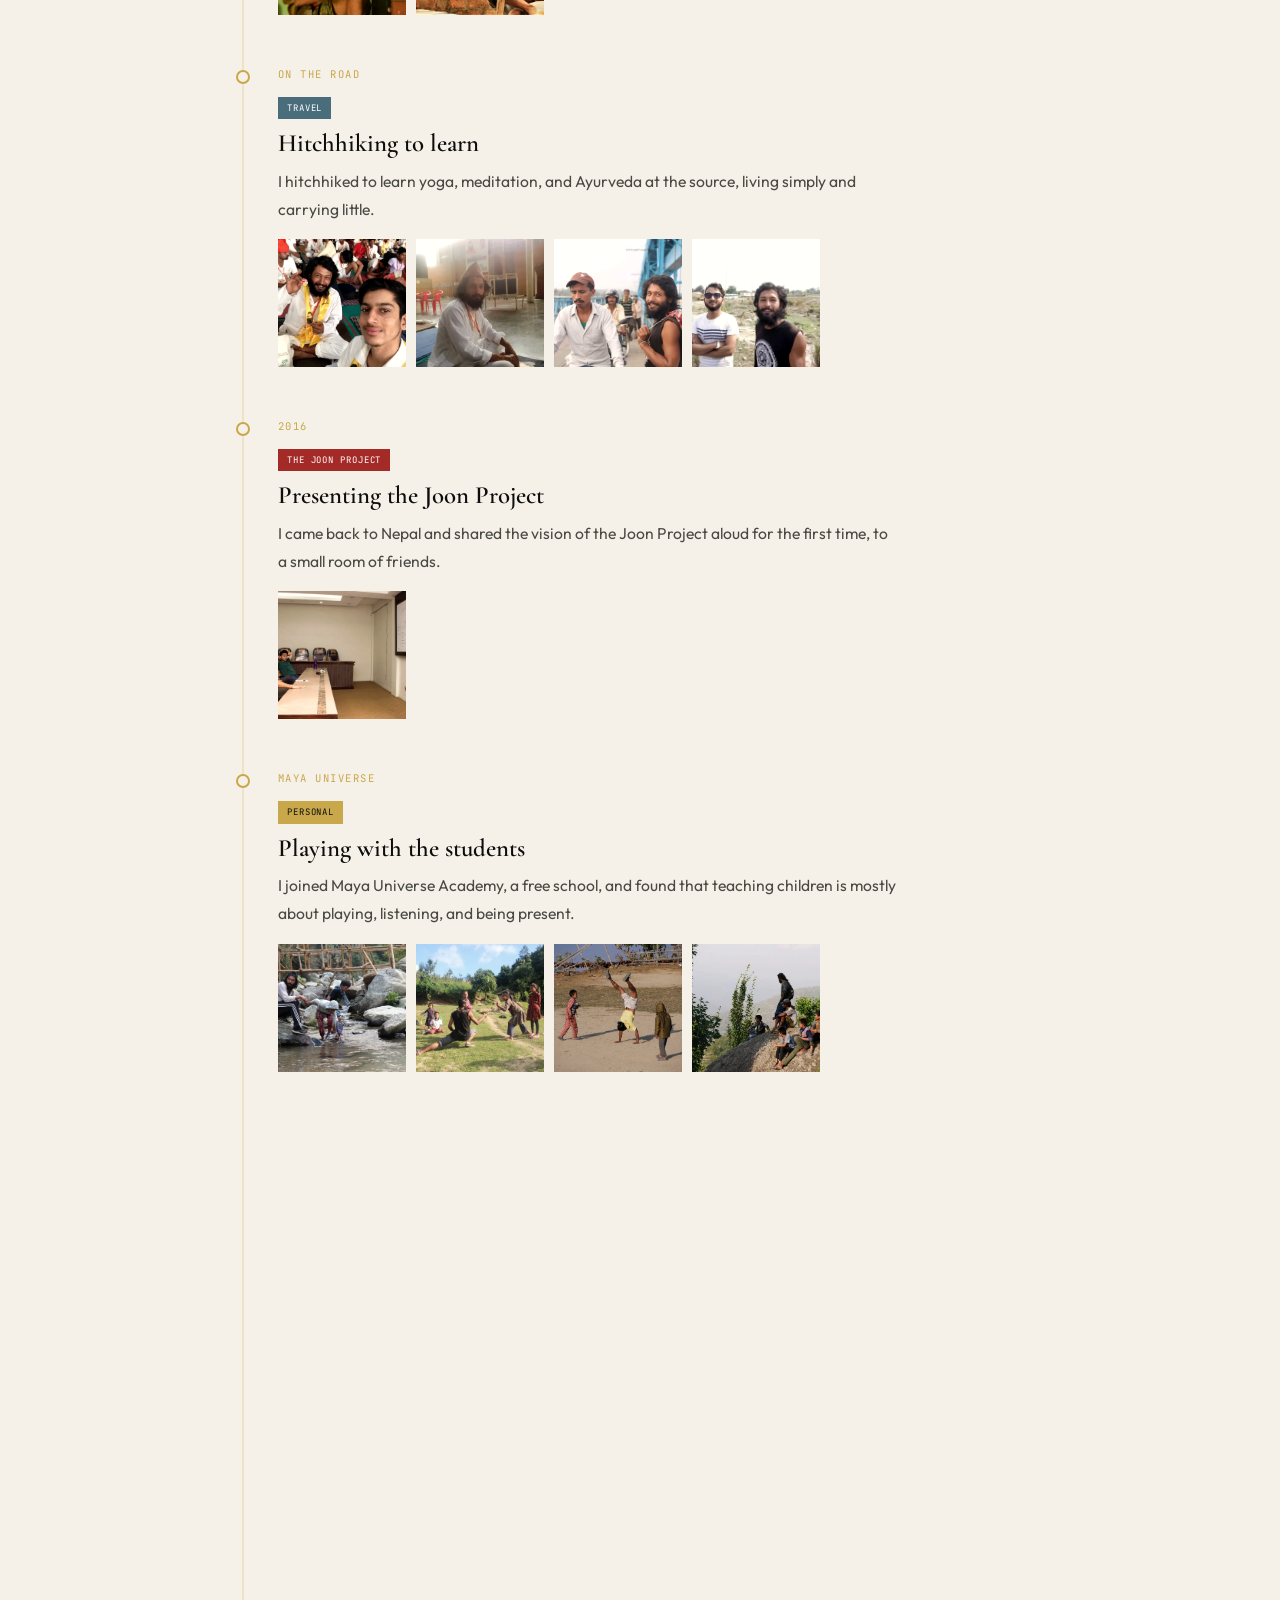
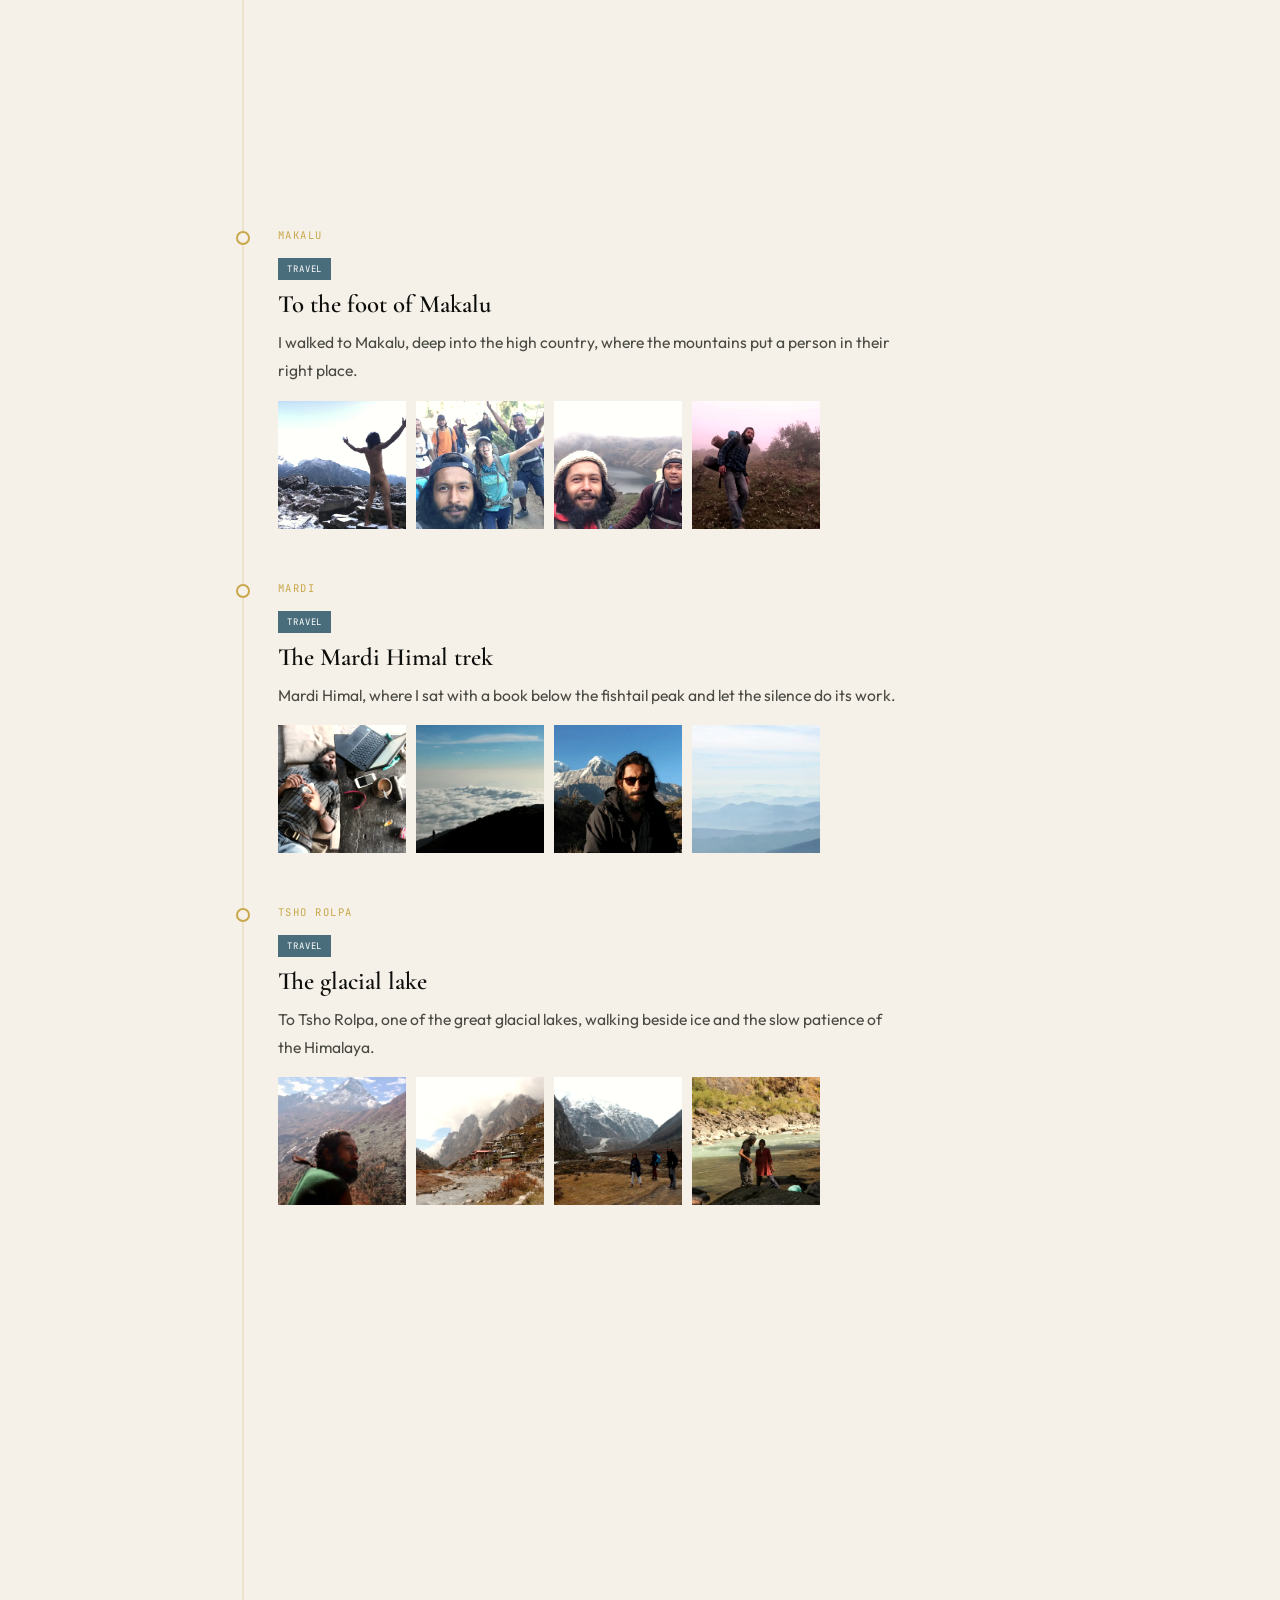
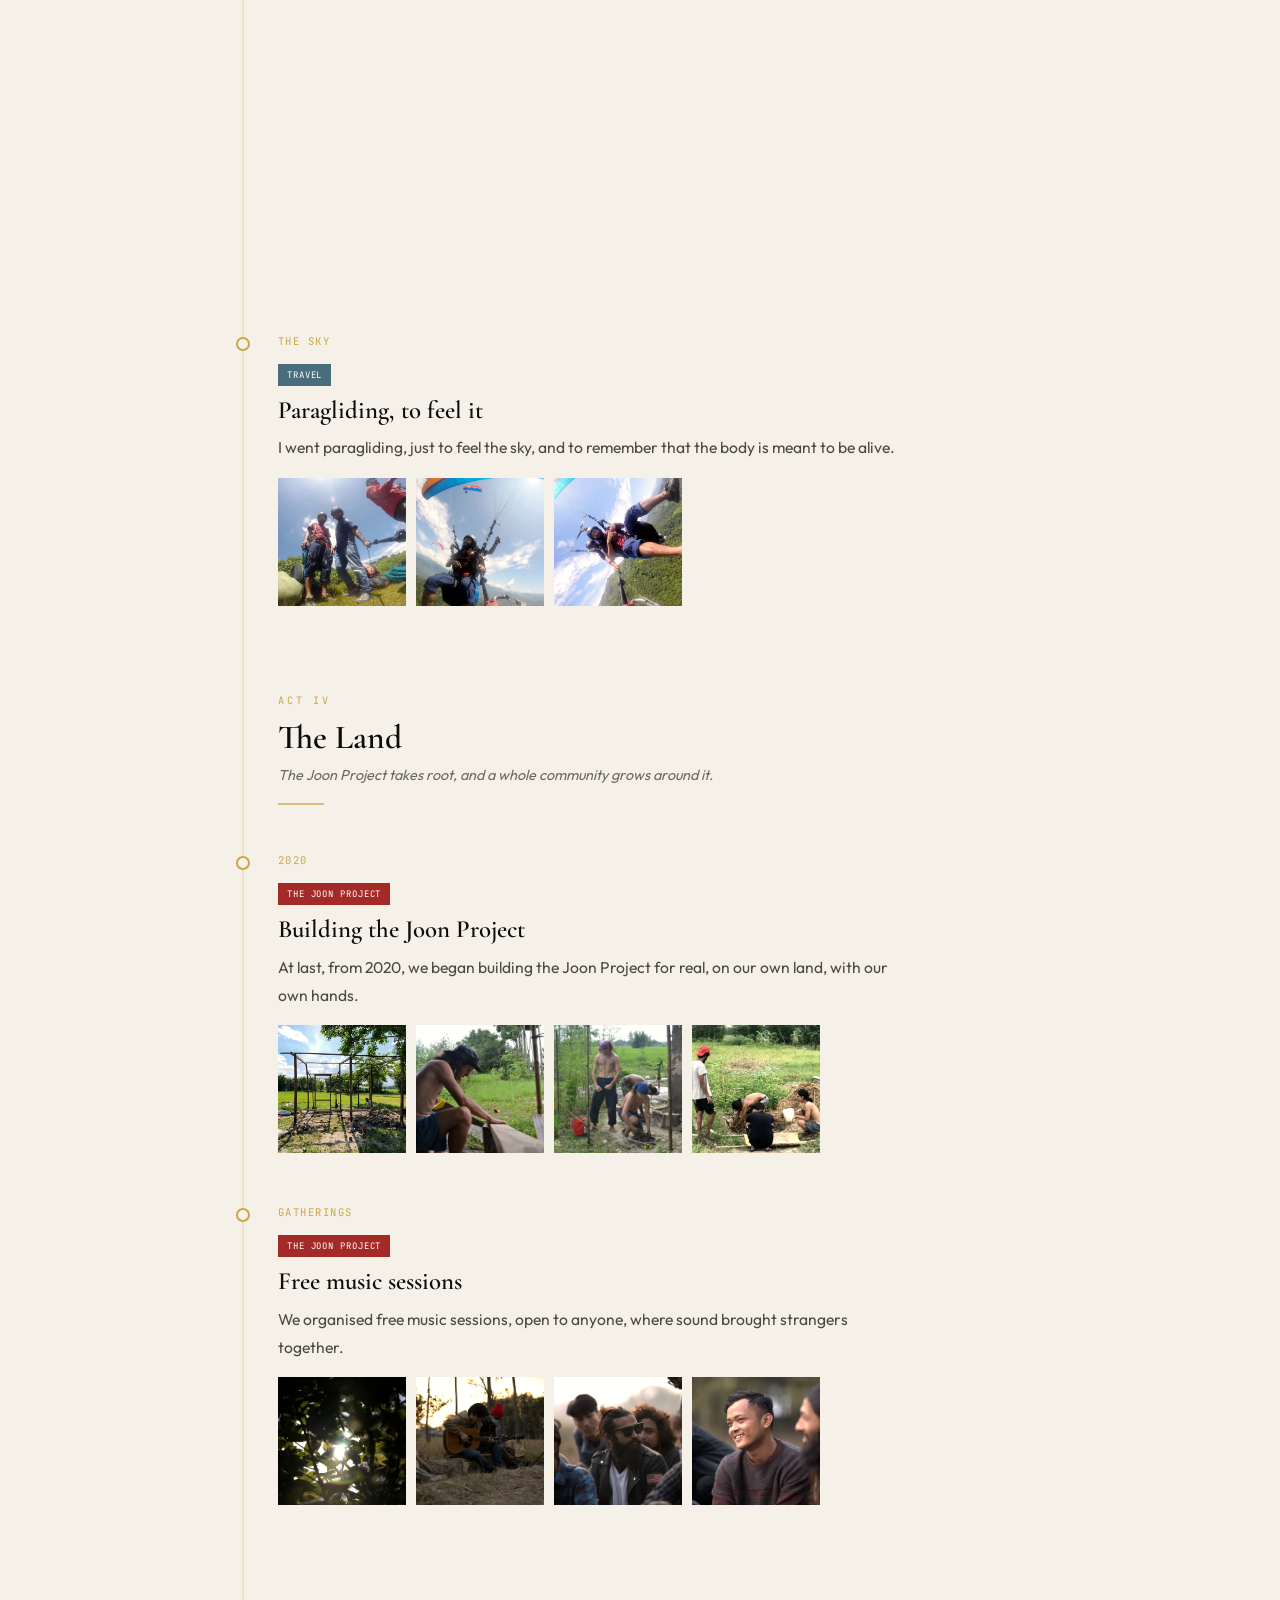
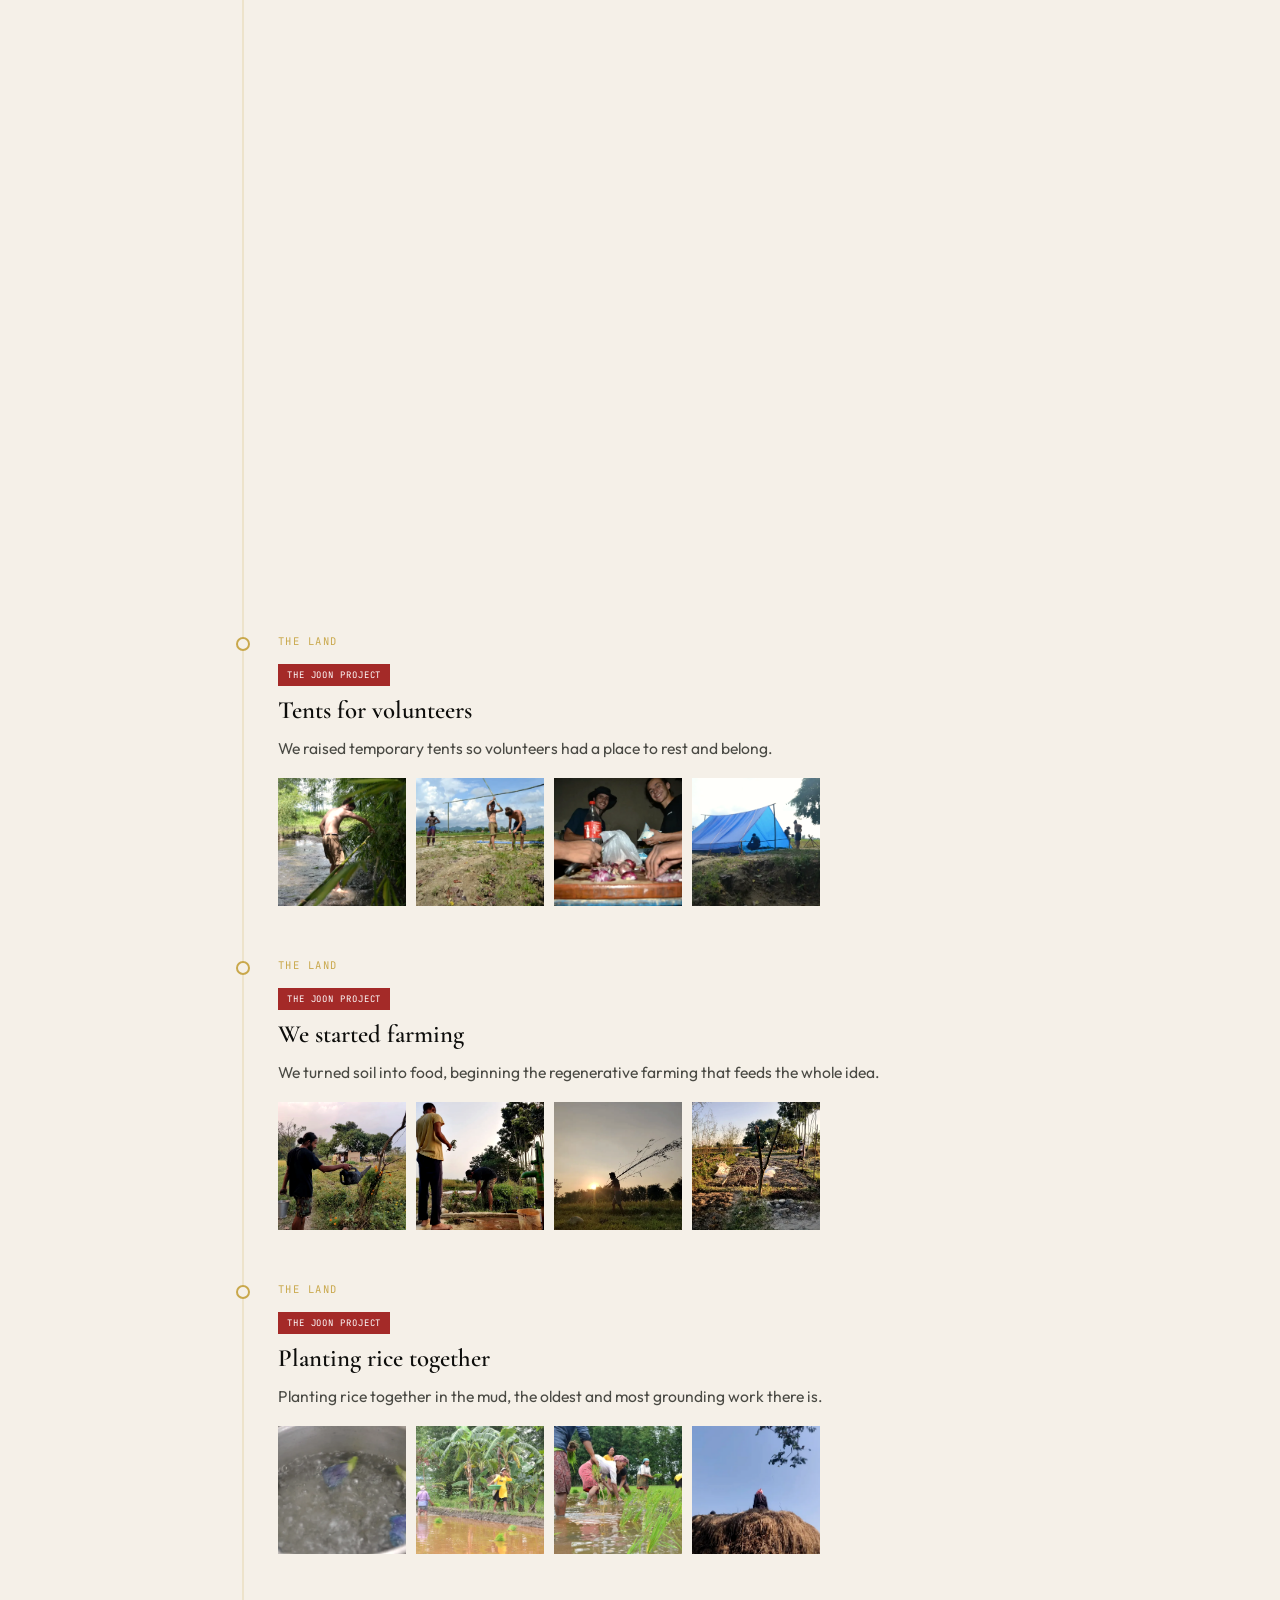
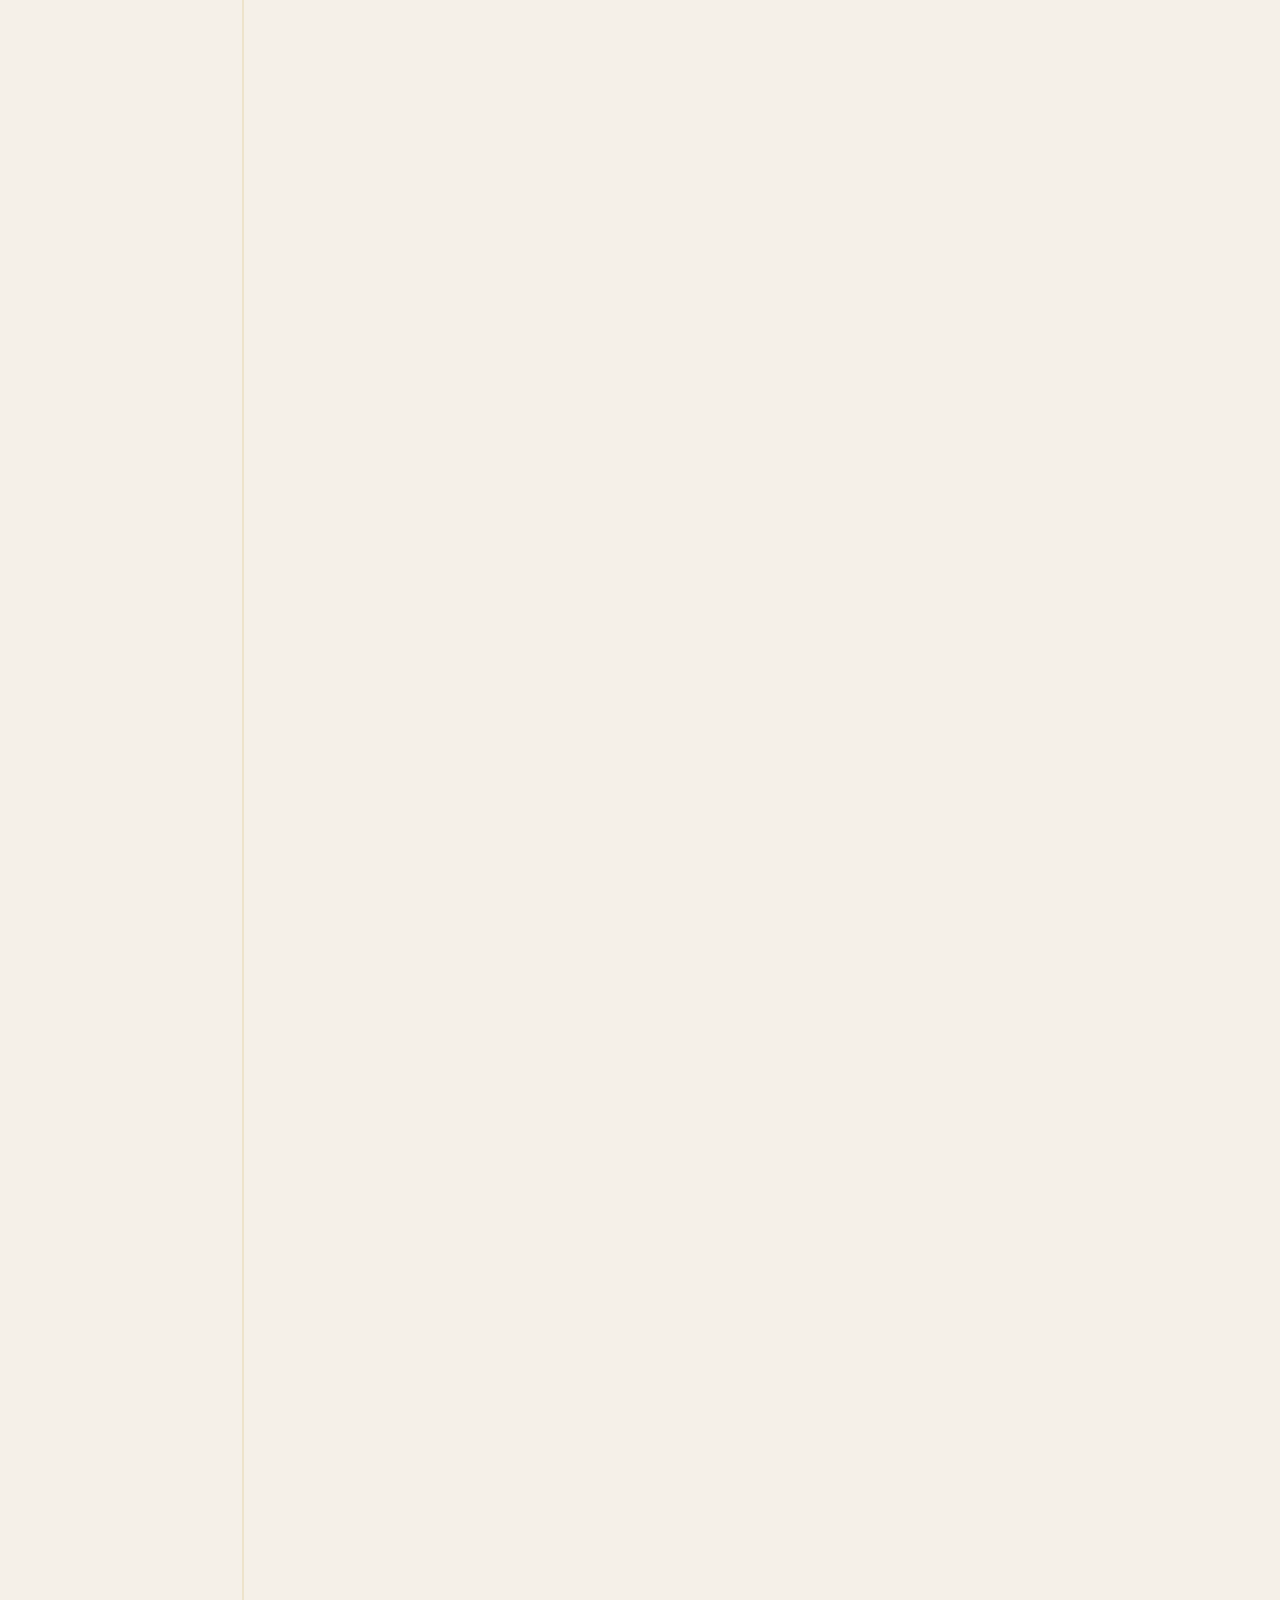
==== commit 17cdc858: "Add files via upload" ====
--- a/index.html
+++ b/index.html
@@ -29,7 +29,7 @@
 }
 *,*::before,*::after{margin:0;padding:0;box-sizing:border-box}
 html{scroll-behavior:smooth;font-size:16px}
-body{font-family:'Outfit',sans-serif;background:var(--cream);color:var(--obsidian);line-height:1.8;overflow-x:hidden;-webkit-font-smoothing:antialiased}
+body{font-family:'Outfit',sans-serif;background:var(--cream);color:var(--obsidian);line-height:1.8;overflow-x:clip;-webkit-font-smoothing:antialiased}
 img{display:block;max-width:100%}
 a{color:inherit;text-decoration:none}
 ul{list-style:none}
@@ -177,8 +177,6 @@
   .menu{display:none}.burger{display:flex}
   .intro{padding:84px 0 10px}.doors{padding:70px 0 80px}.journey{padding:74px 0}.contact{padding:80px 0 50px}
   .hero p{font-size:1.04rem}
-  .subnav{display:none}
-  .filterbar{top:var(--hdr)}
 }
 
 /* journey (merged from gallery) */
@@ -253,6 +251,14 @@
 .manifesto .philos{padding:0 0 6px}
 .manifesto .intro{padding:42px 0 0}
 .mrule{width:46px;height:1px;background:var(--gold);opacity:.5;margin:26px auto 0}
+/* subnav — matched exactly to base.css used on Hire/Hunate/Studio */
+.subnav{position:sticky;top:var(--hdr);z-index:900;background:rgba(250,247,238,.9);backdrop-filter:blur(12px);-webkit-backdrop-filter:blur(12px);border-bottom:1px solid var(--gold-dim)}
+.subnav-in{display:flex;align-items:center;gap:26px;height:52px;overflow-x:auto;scrollbar-width:none}
+.subnav-in::-webkit-scrollbar{display:none}
+.subnav a{font-size:.82rem;color:var(--ash);white-space:nowrap;transition:color .3s;position:relative}
+.subnav a:hover{color:var(--obsidian)}
+.subnav a.on{color:var(--gold)}
+.subnav .nav-label{font-family:'JetBrains Mono',monospace;font-size:.62rem;letter-spacing:.18em;text-transform:uppercase;color:var(--gold);white-space:nowrap;margin-right:4px}
 </style>
 <link rel="icon" type="image/png" sizes="32x32" href="/assets/img/favicon-32.png">
 <link rel="icon" type="image/png" sizes="16x16" href="/assets/img/favicon-16.png">
@@ -296,7 +302,6 @@
     <a href="#worlds">Explore</a>
     <a href="#journey">Journey</a>
     <a href="#contact">Contact</a>
-    <span class="swipe">swipe ›</span>
   </div>
 </div>
 
@@ -909,6 +914,8 @@
 document.querySelectorAll('.rv:not(.in)').forEach(el=>io.observe(el));
 document.getElementById('yr').textContent=new Date().getFullYear();
 
+function stackBars(){var h=document.getElementById("hdr"),sn=document.querySelector(".subnav"),fb=document.querySelector(".filterbar");if(!fb)return;var hh=h?h.offsetHeight:0;var sh=(sn&&getComputedStyle(sn).display!=="none")?sn.offsetHeight:0;if(sn)sn.style.top=hh+"px";fb.style.top=(hh+sh)+"px";}
+stackBars();window.addEventListener("resize",stackBars);window.addEventListener("load",stackBars);
 const chips=[...document.querySelectorAll('.chip')];
 const entries=[...document.querySelectorAll('.gentry')];
 chips.forEach(ch=>ch.addEventListener('click',()=>{chips.forEach(c=>c.classList.remove('on'));ch.classList.add('on');const f=ch.dataset.filter;entries.forEach(en=>{en.style.display=(f==='all'||en.dataset.cat===f)?'':'none';});}));
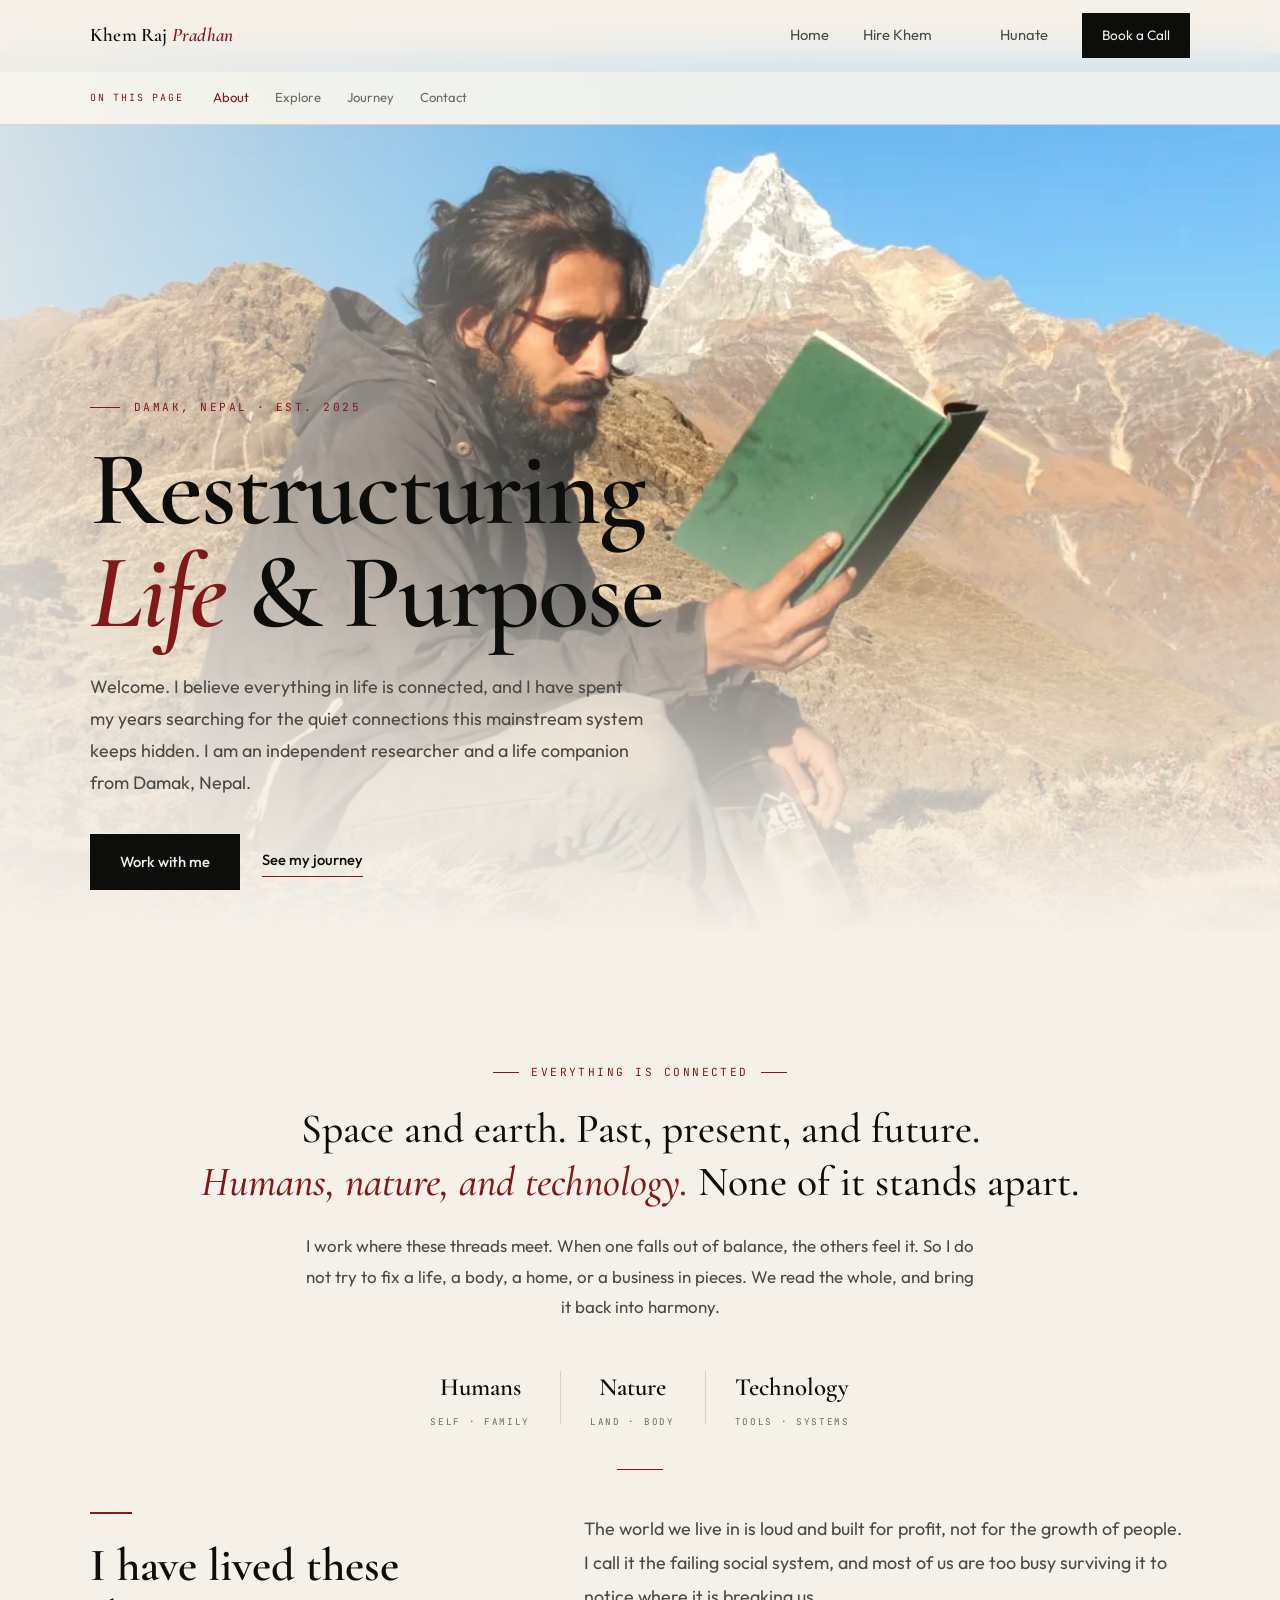
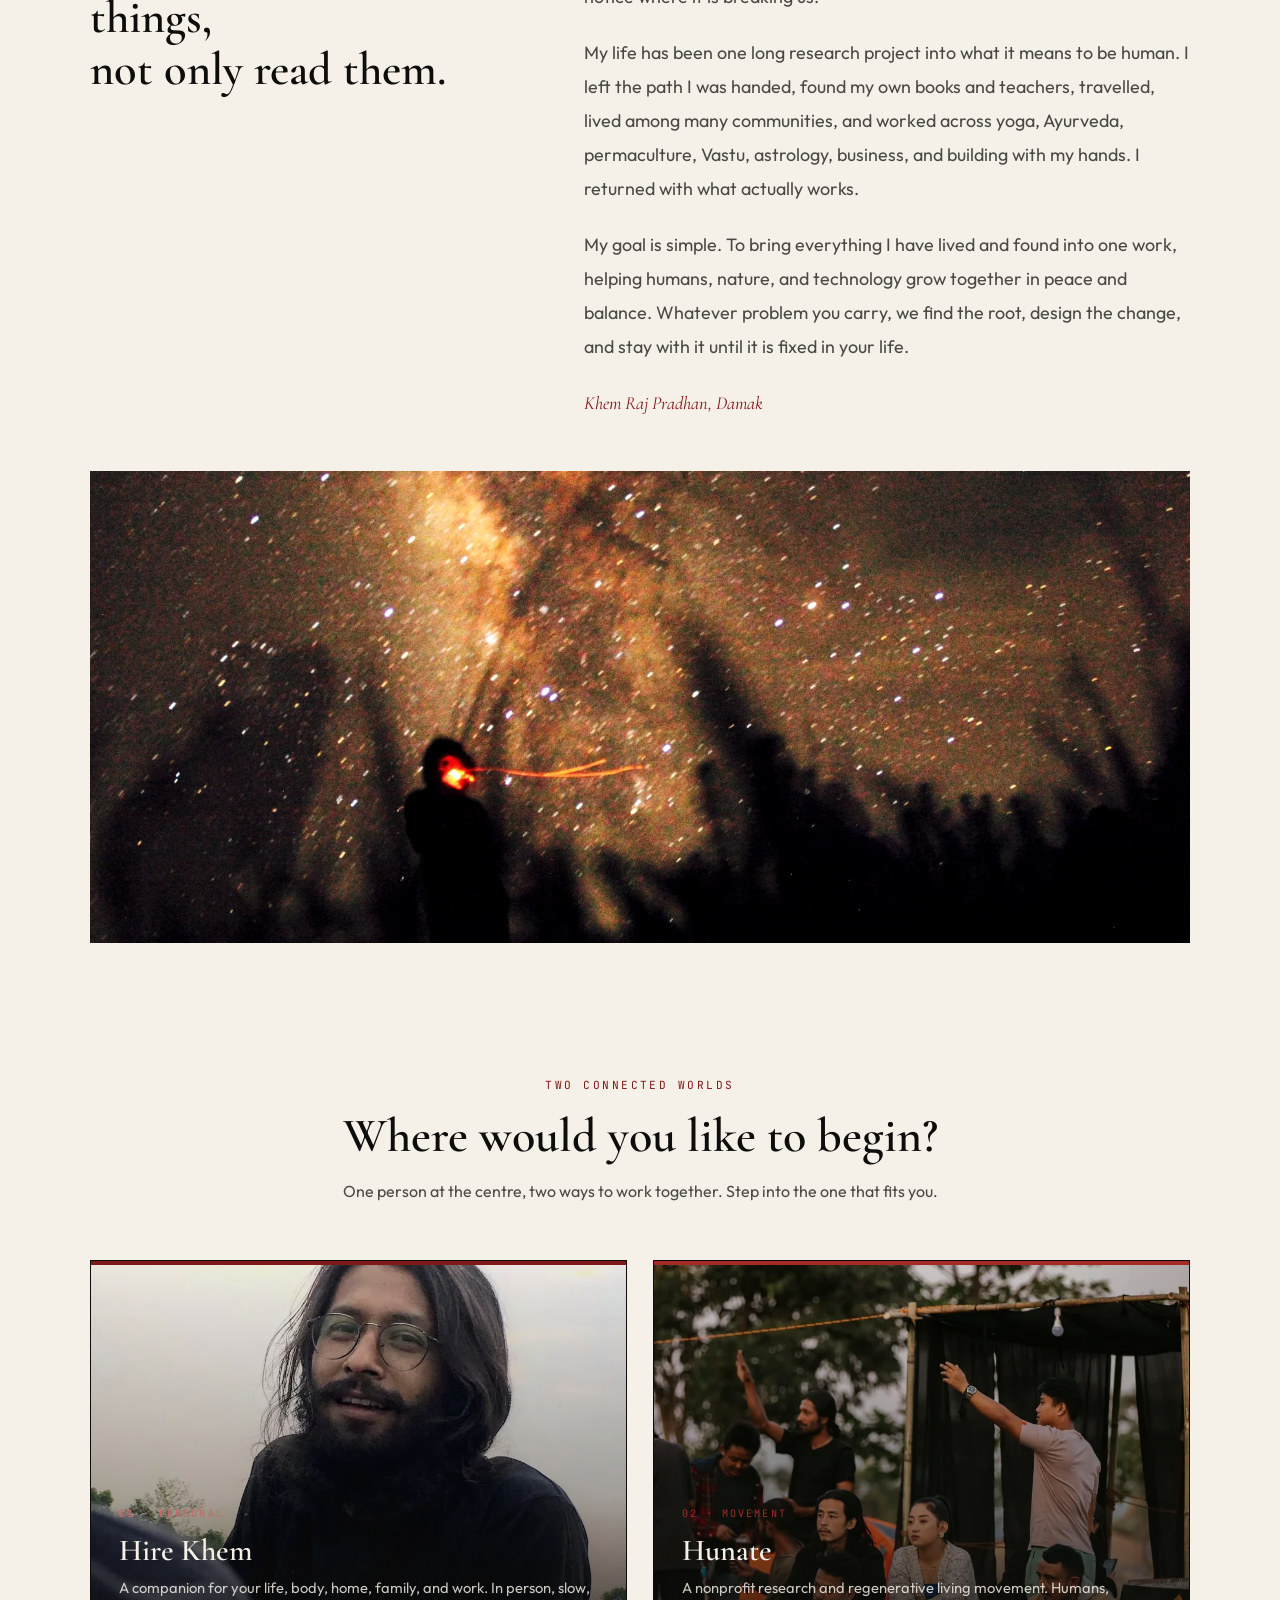
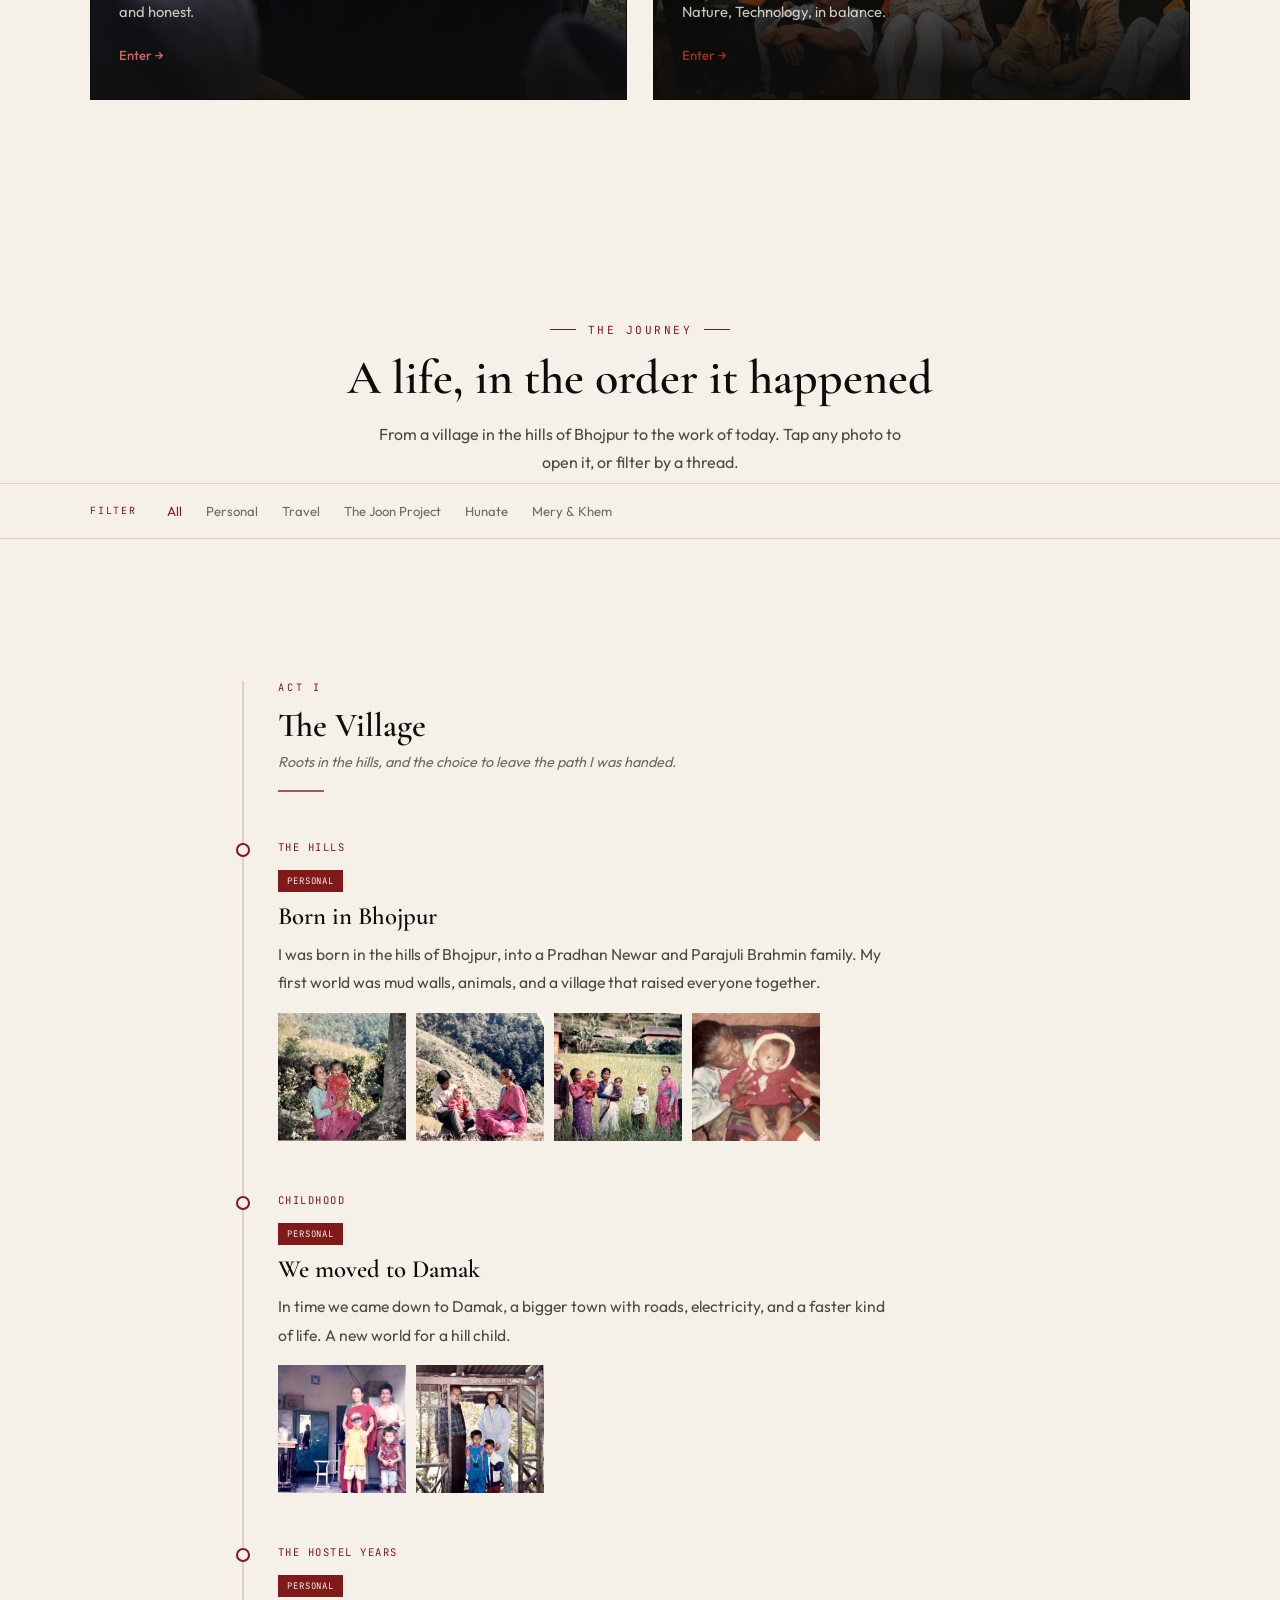
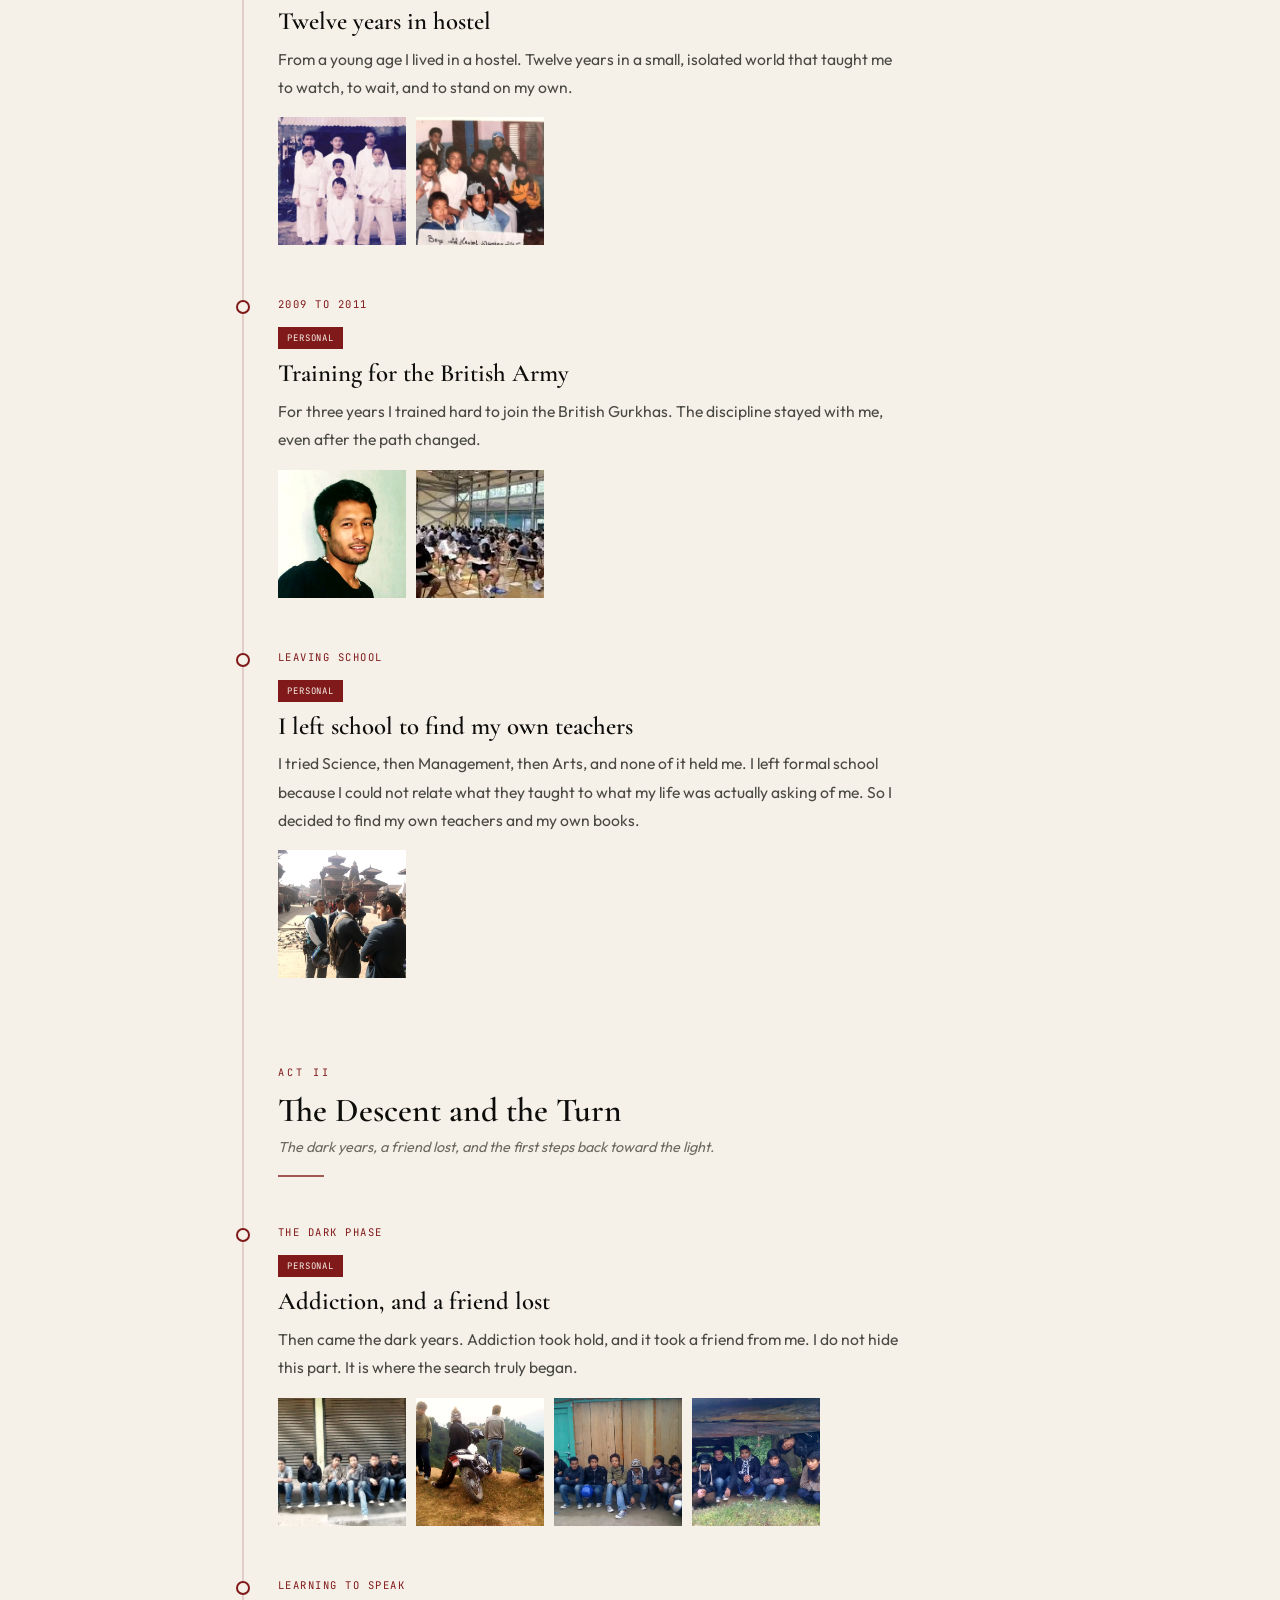
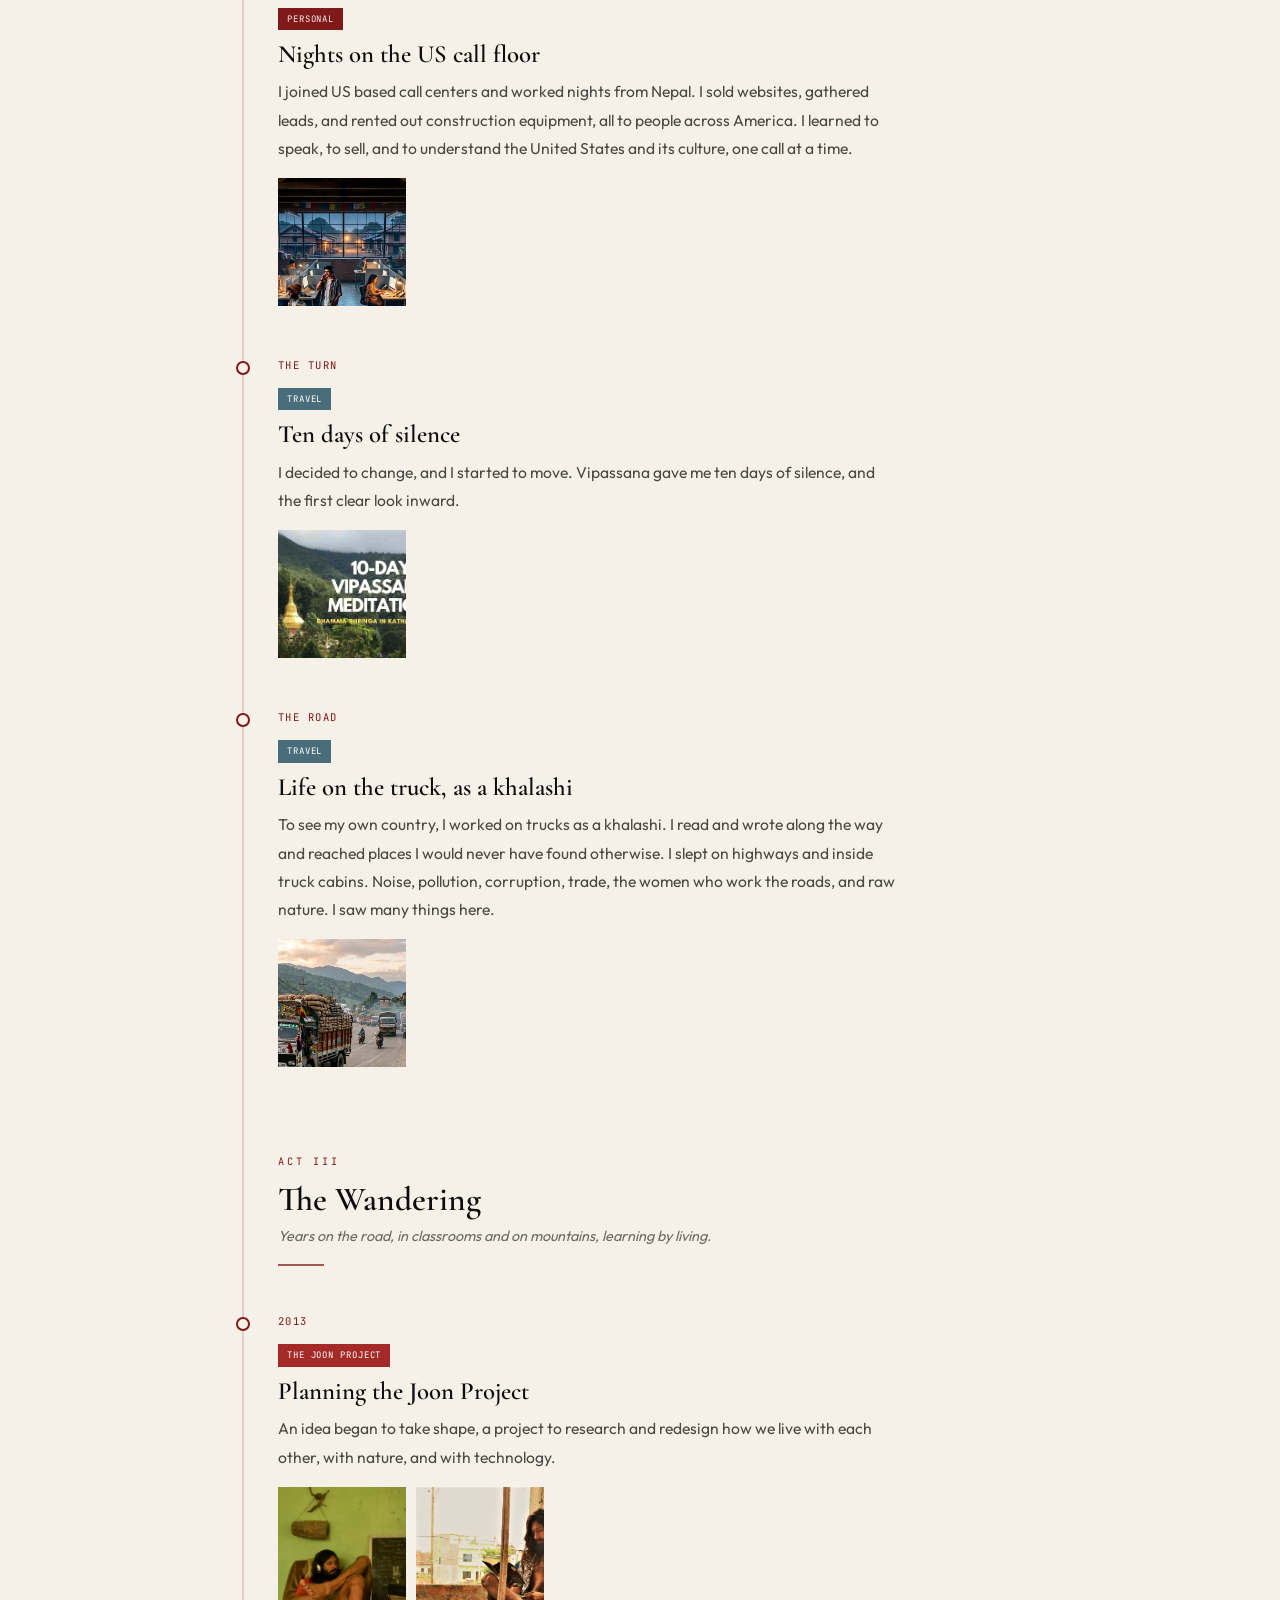
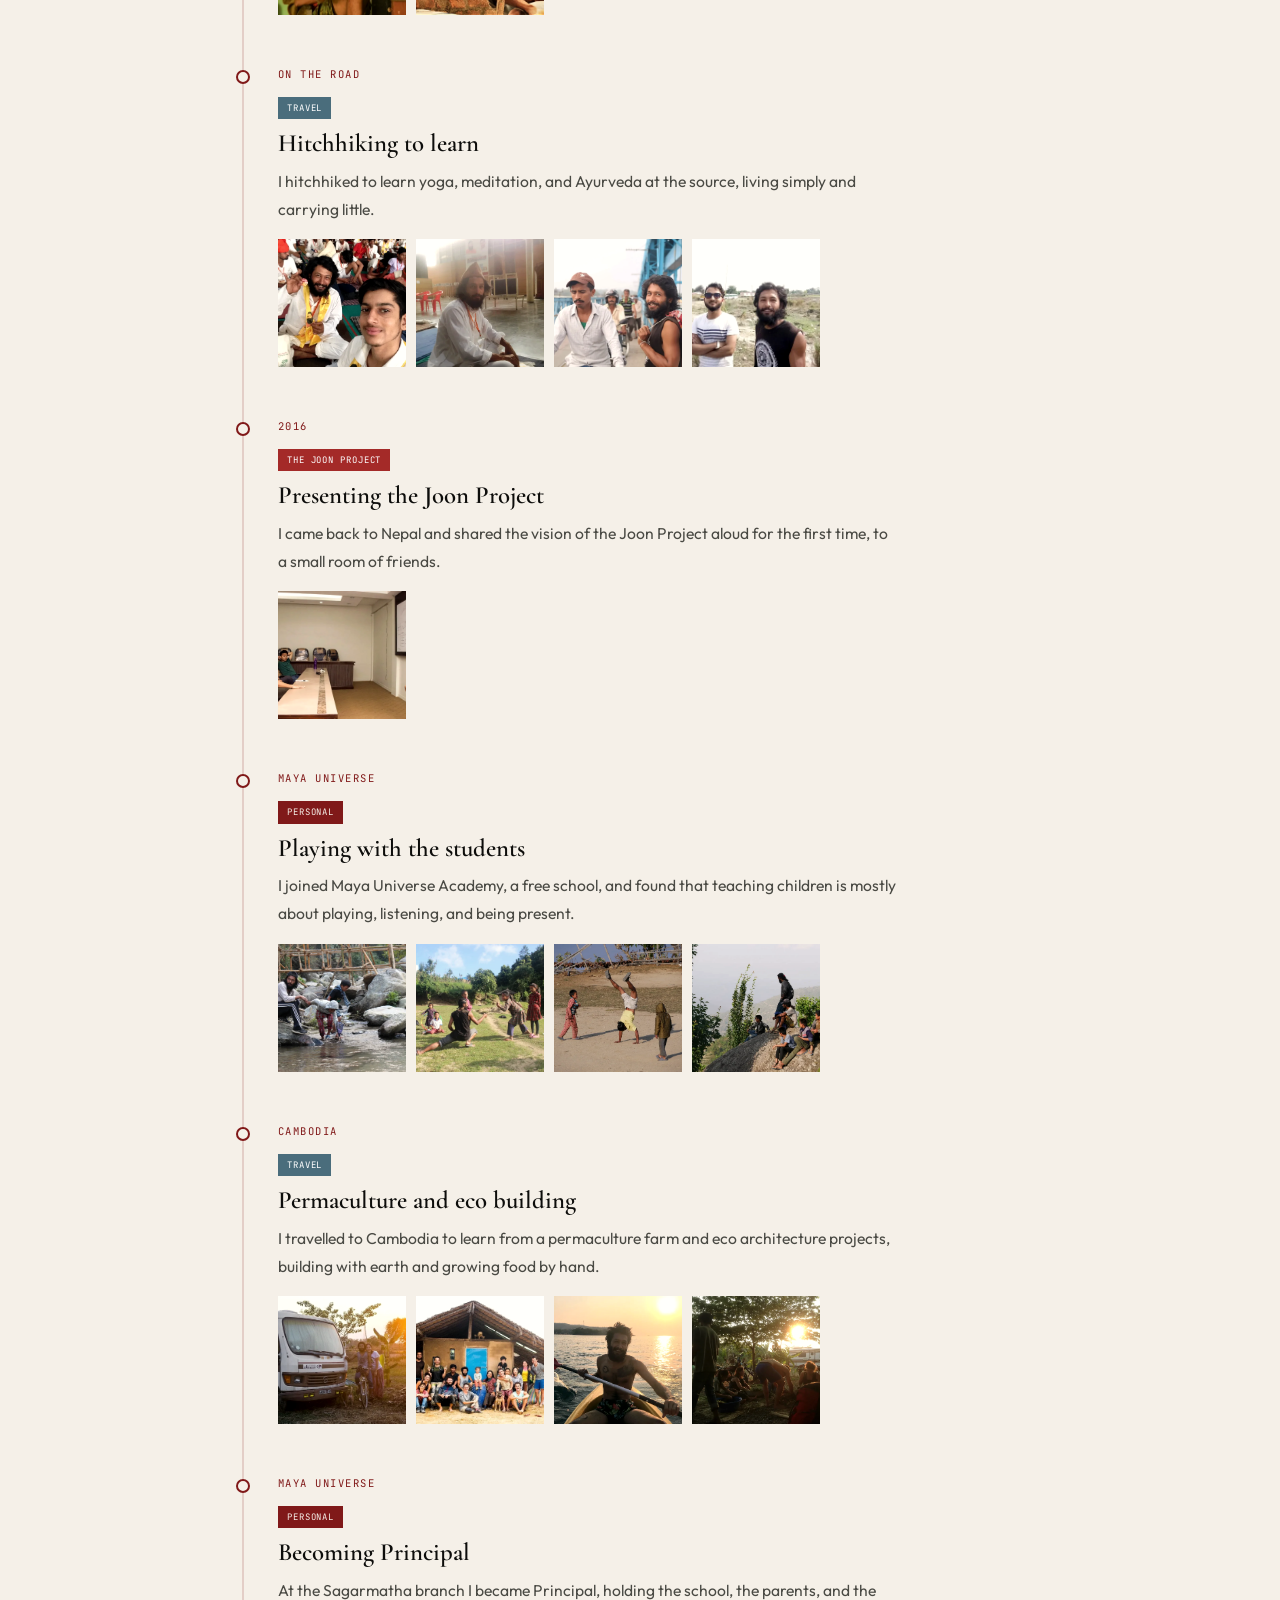
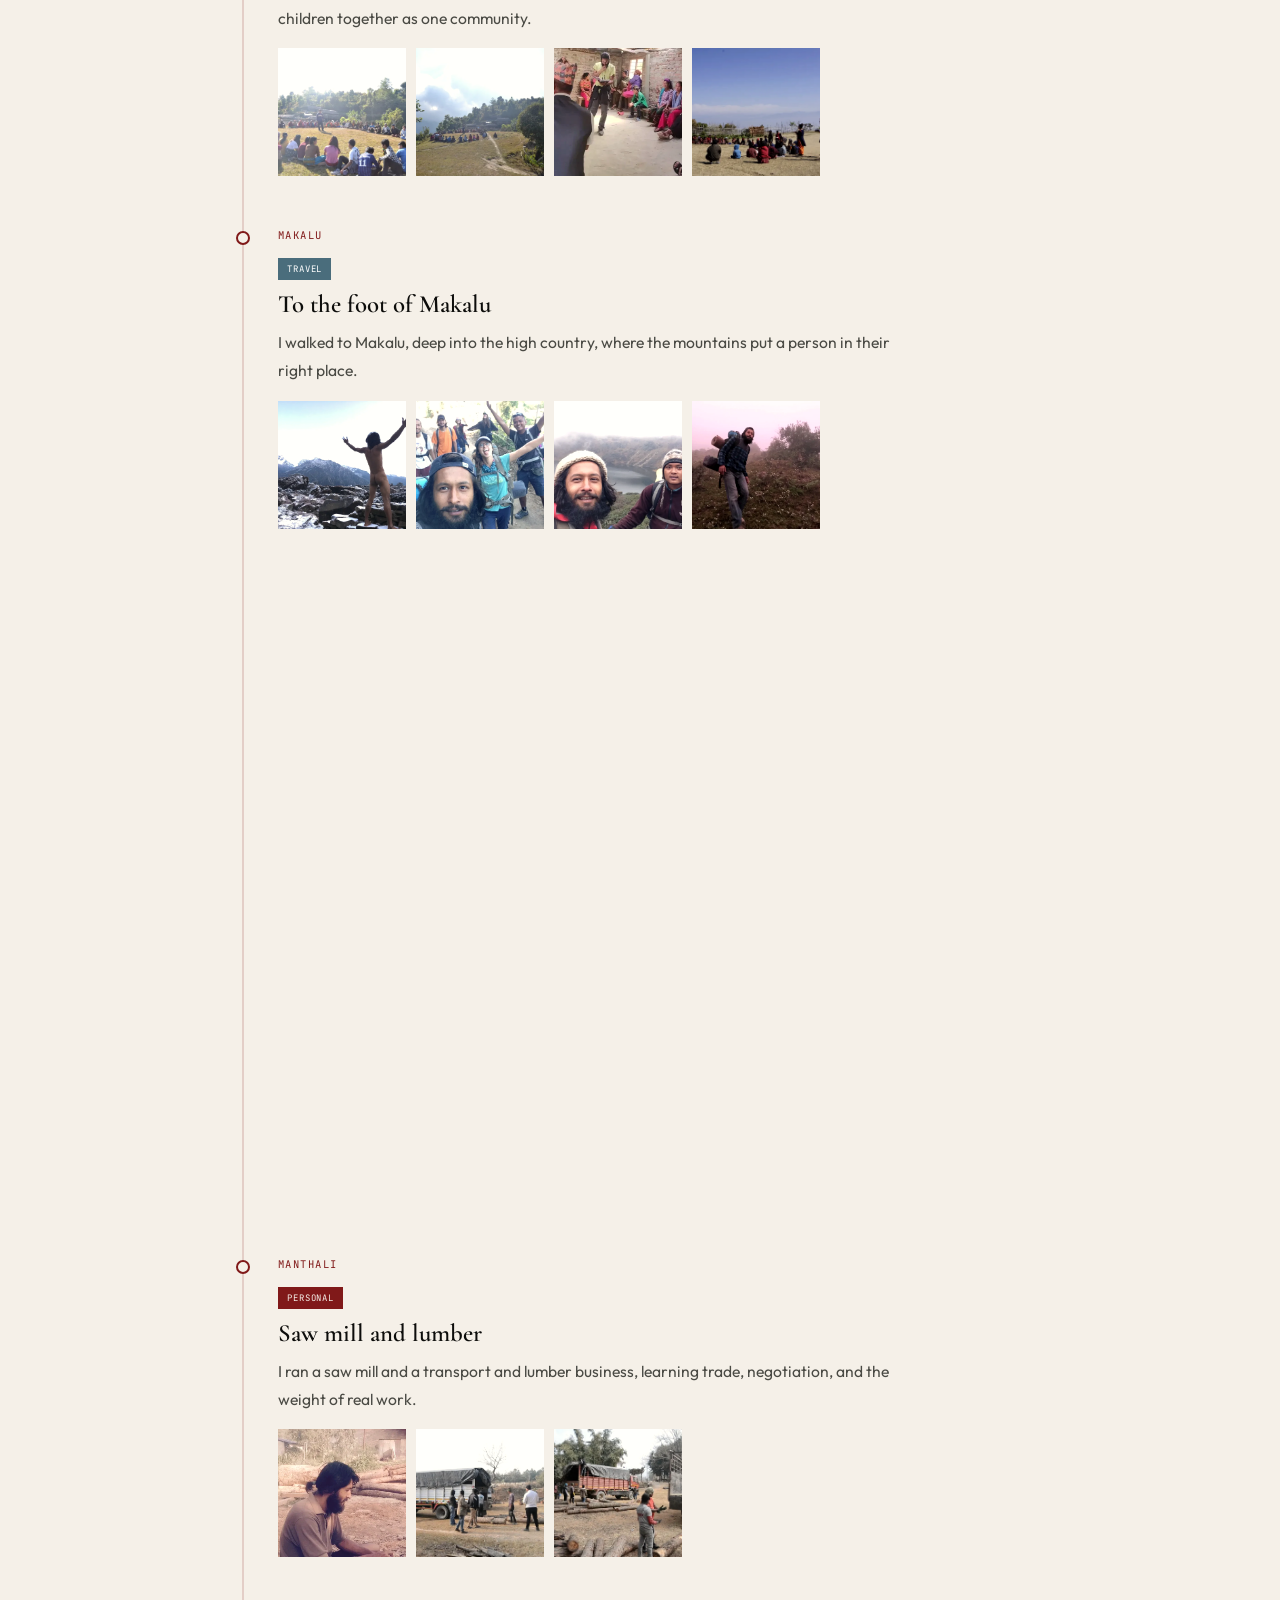
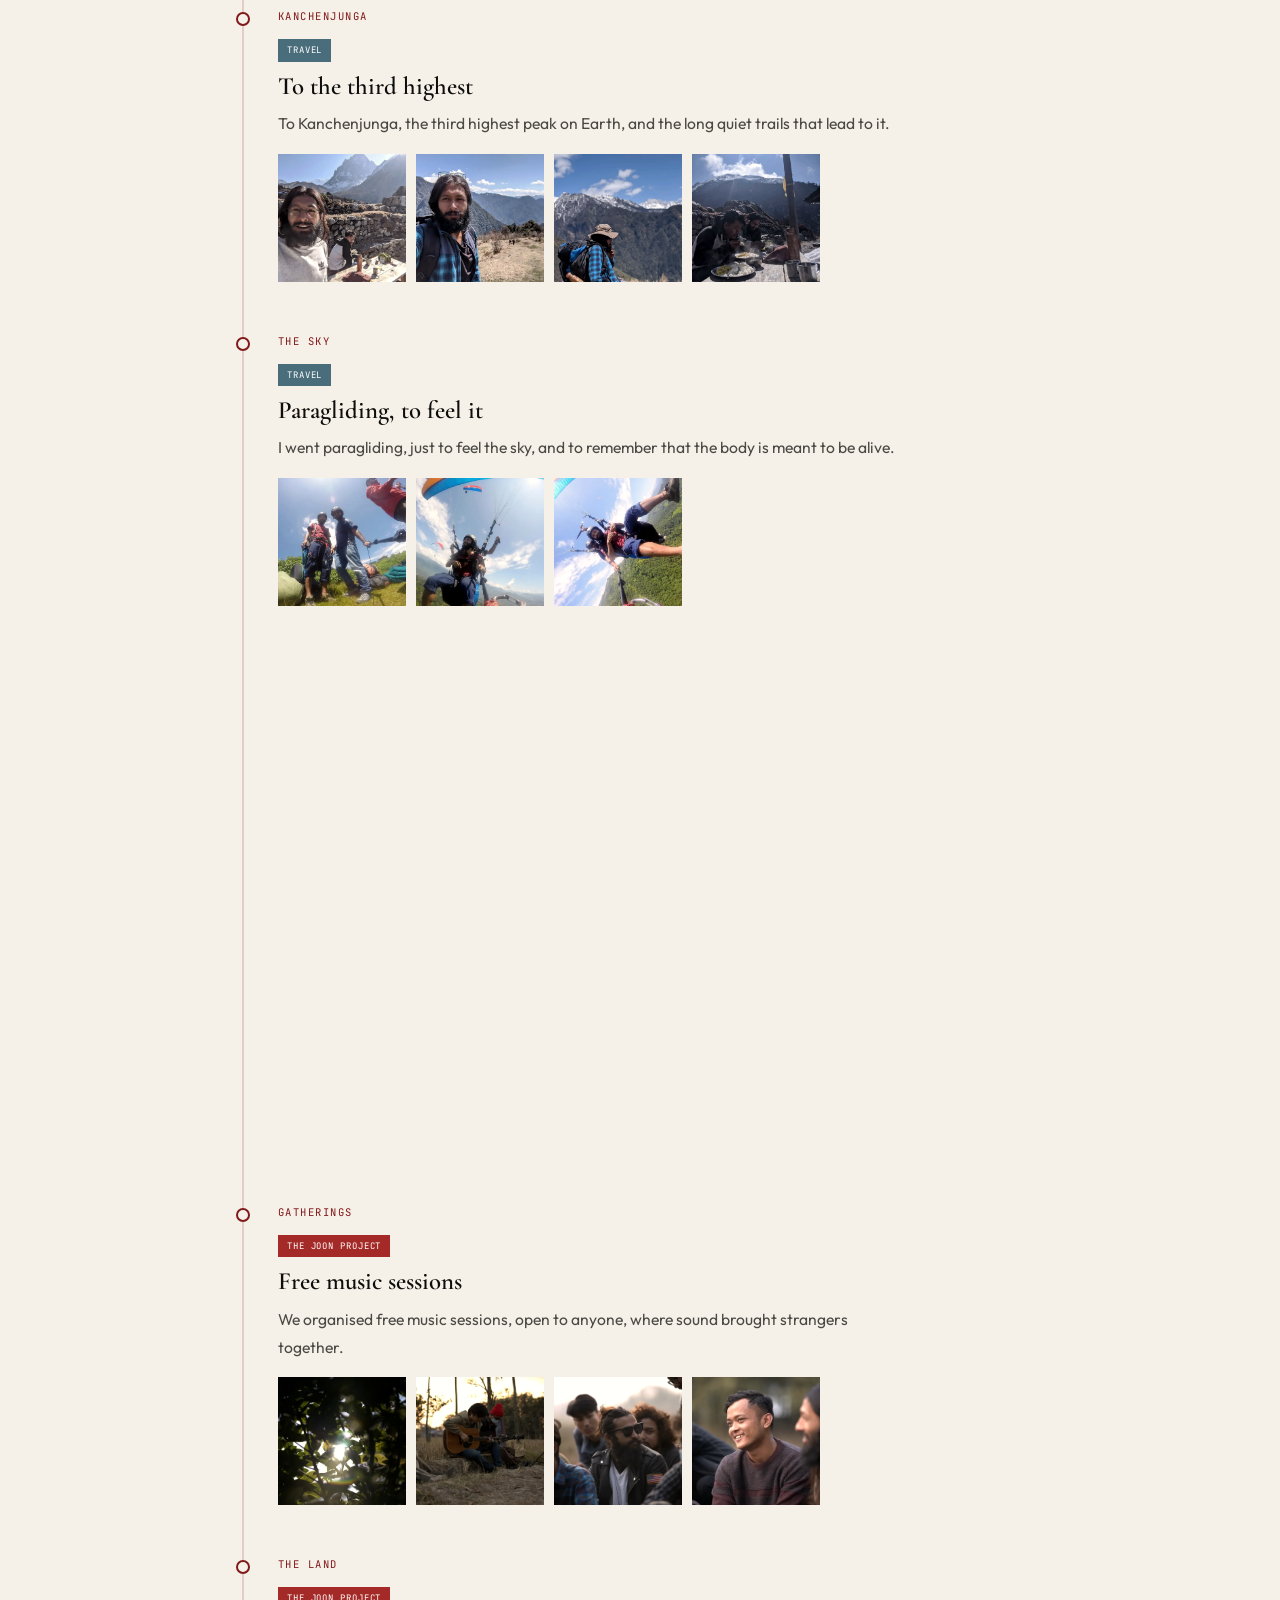
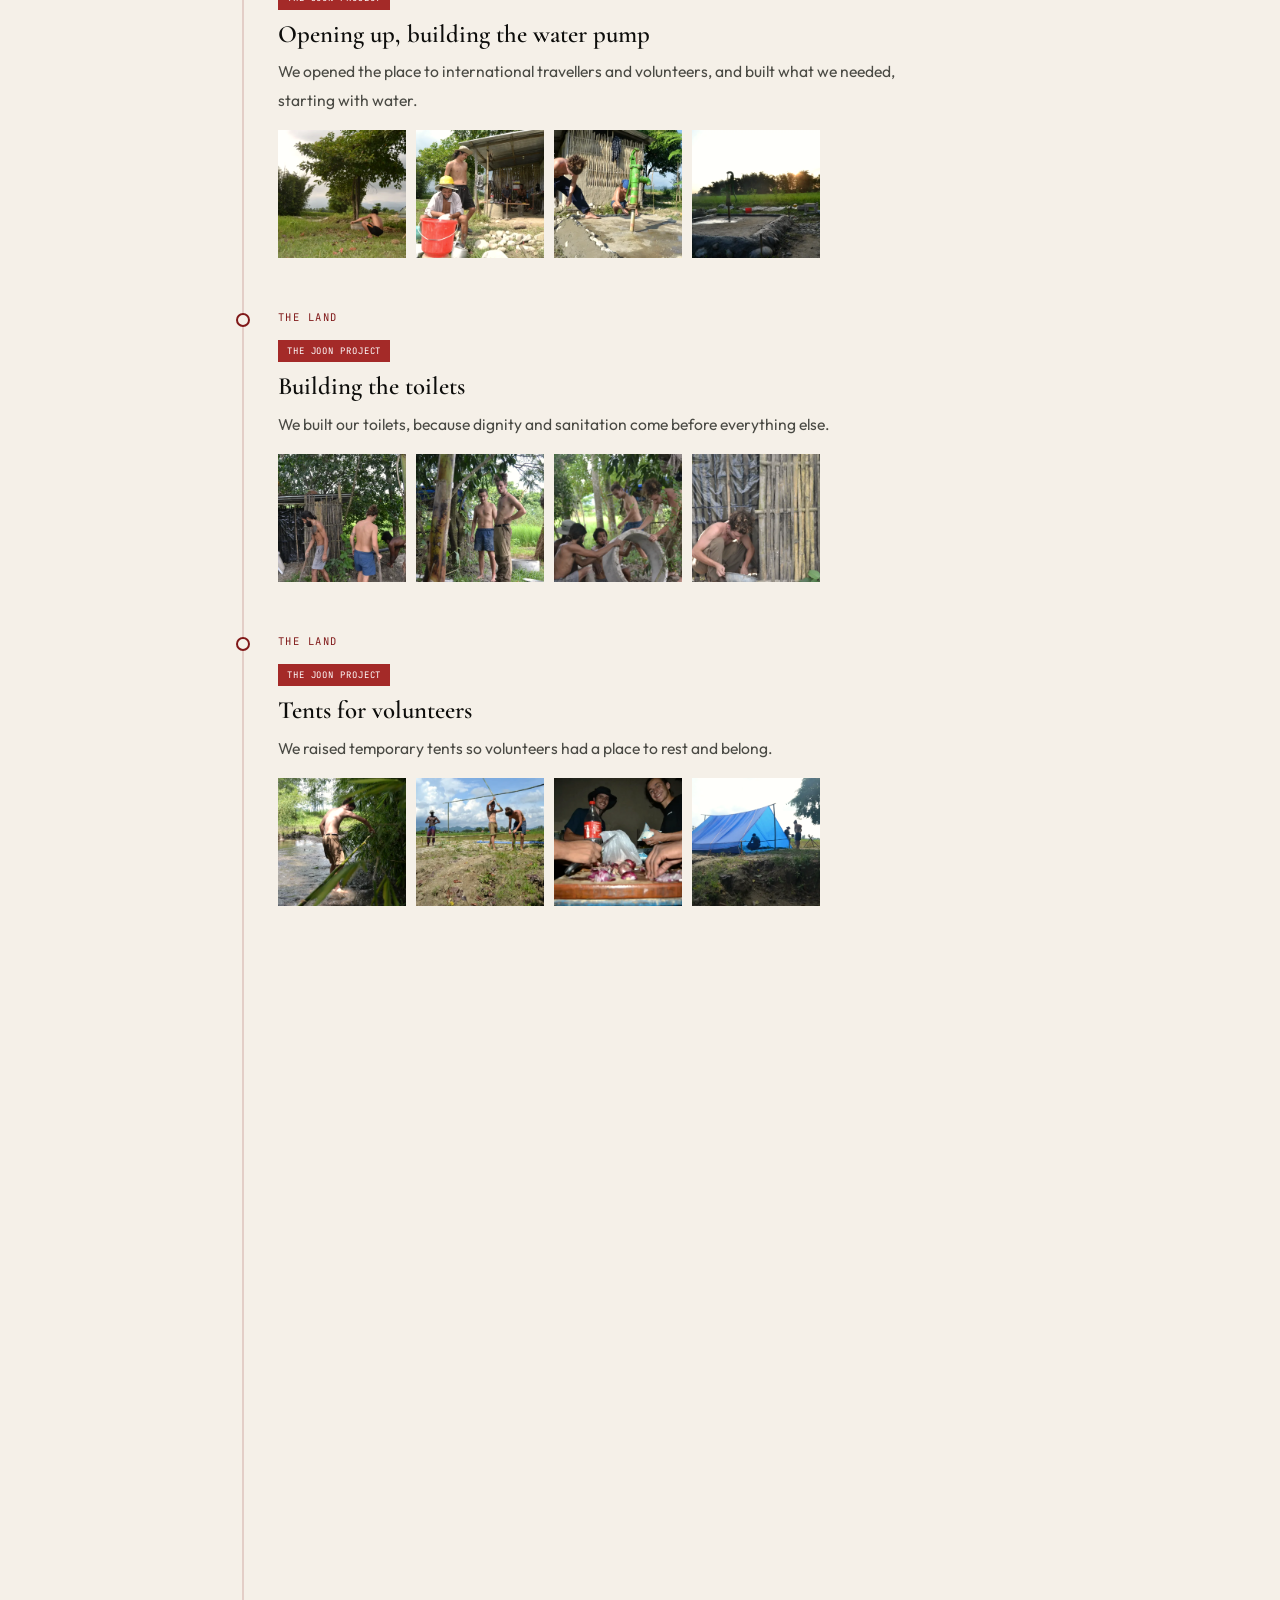
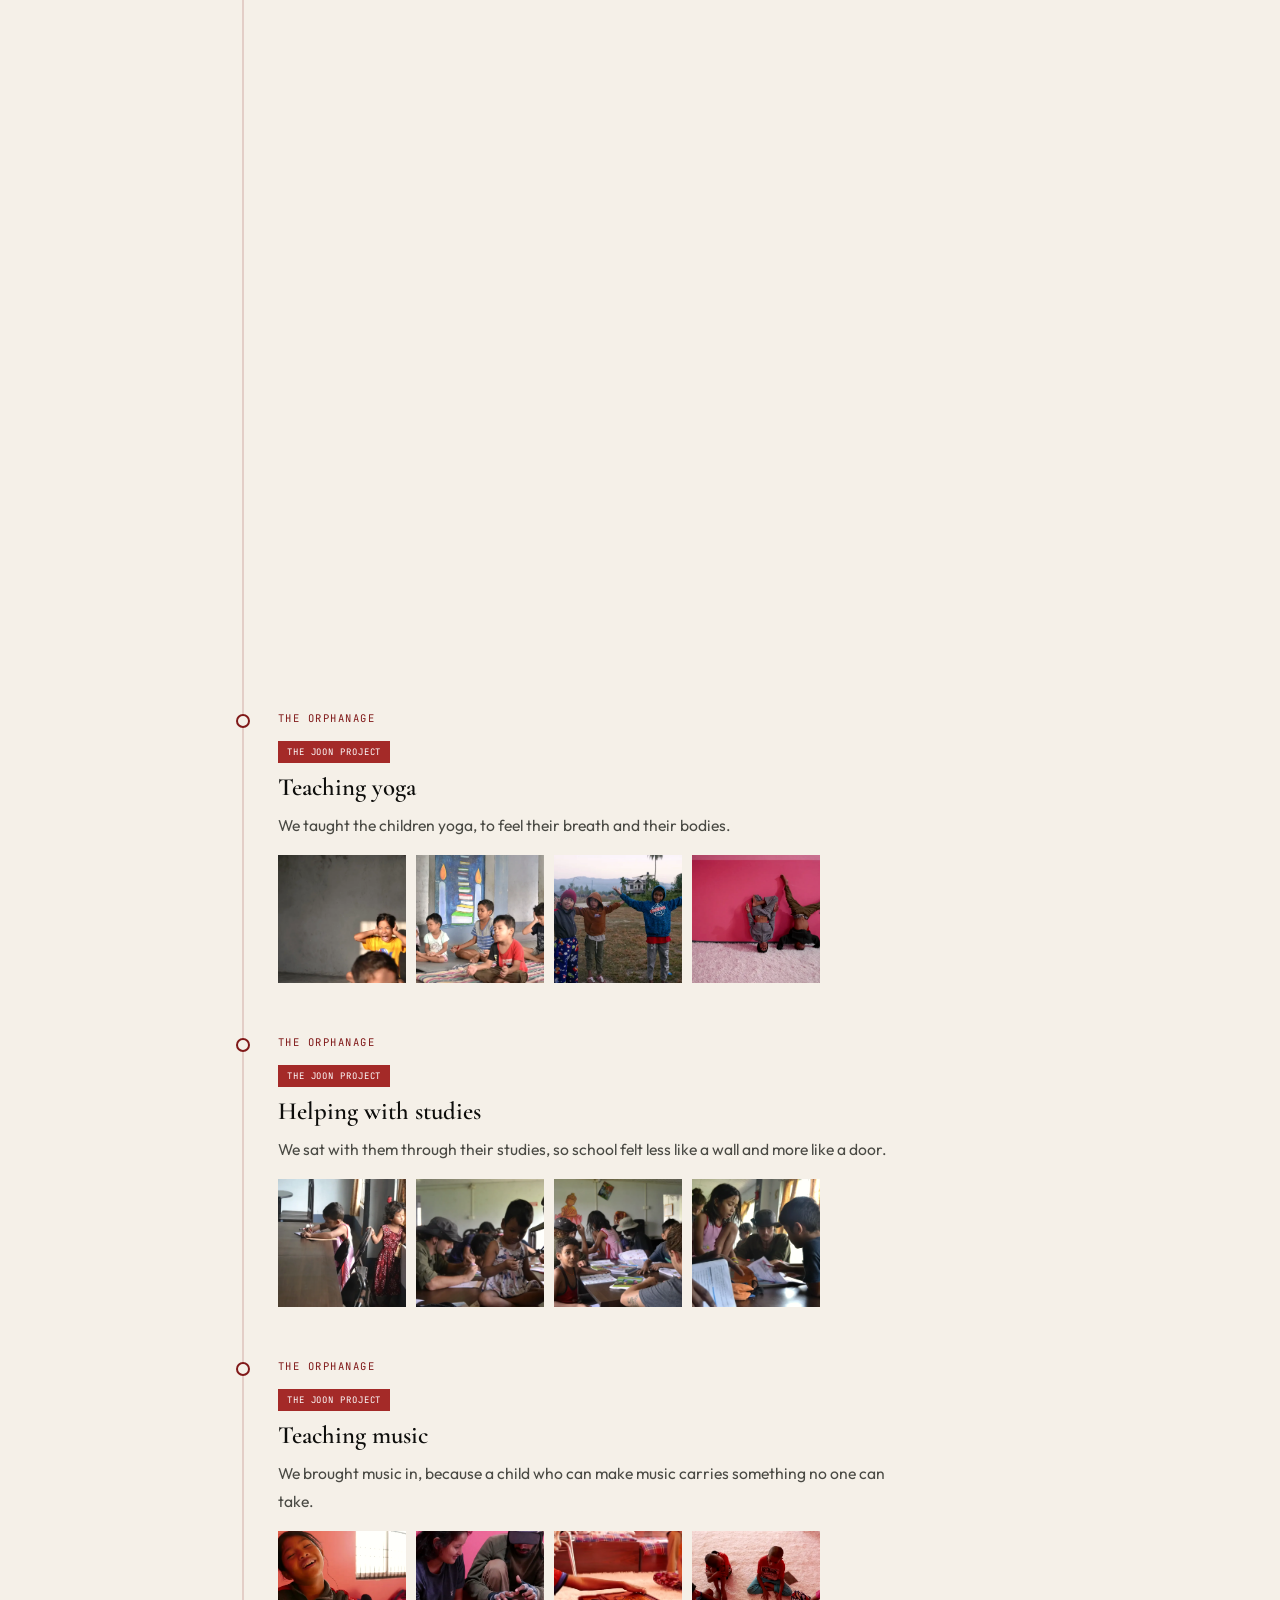
==== commit 66ff74a5: "Publish 6 books, light Hunate theme + new logo, oxblood accent, remove studio page" ====
--- a/index.html
+++ b/index.html
@@ -19,11 +19,11 @@
 :root{
   --cream:#F5F0E8; --cream-2:#EDE6D6; --cream-3:#FAF7EE;
   --obsidian:#0D0D0B; --obsidian-2:#1C1C1A;
-  --gold:#C9A84C; --gold-light:#E8C97A; --gold-dim:rgba(201,168,76,.18);
+  --gold:#801919; --gold-light:#C56A62; --gold-dim:rgba(128,25,25,.16);
   --terracotta:#A42A28; --ash:#6B6B60; --ink:#4A4A44;
   /* world accents */
   --studio:#B82820; --studio-2:#2D4A8E; --studio-3:#E8A33D;
-  --hunate:#6B4F38; --hunate-2:#3B3C88; --hunate-3:#C9A84C;
+  --hunate:#6B4F38; --hunate-2:#3B3C88; --hunate-3:#A42A28;
   --ease:cubic-bezier(.25,.46,.45,.94);
   --hdr:72px;
 }
@@ -119,7 +119,7 @@
 .doors-head{text-align:center;max-width:620px;margin:0 auto 54px}
 .doors-head h2{font-size:clamp(2rem,4.4vw,3rem)}
 .doors-head p{color:var(--ink);margin-top:14px}
-.door-grid{display:grid;grid-template-columns:repeat(3,1fr);gap:26px}
+.door-grid{display:grid;grid-template-columns:repeat(2,1fr);gap:26px}
 .door{position:relative;display:block;overflow:hidden;background:var(--obsidian);min-height:440px;border:1px solid rgba(0,0,0,.06)}
 .door img{position:absolute;inset:0;width:100%;height:100%;object-fit:cover;transition:transform .9s var(--ease),filter .6s;filter:saturate(.92)}
 .door:hover img{transform:scale(1.06)}
@@ -208,7 +208,7 @@
 .gnode{position:absolute;left:-42px;top:5px;width:14px;height:14px;border-radius:50%;background:var(--cream);border:2px solid var(--gold);z-index:2}
 .gentry .era{font-family:'JetBrains Mono',monospace;font-size:.66rem;letter-spacing:.14em;text-transform:uppercase;color:var(--gold);margin-bottom:7px}
 .gtag{display:inline-block;font-family:'JetBrains Mono',monospace;font-size:.56rem;letter-spacing:.1em;text-transform:uppercase;padding:3px 9px;margin-bottom:10px;color:#fff}
-.gtag.personal{background:var(--gold);color:var(--obsidian)}
+.gtag.personal{background:var(--gold);color:var(--cream)}
 .gtag.travel{background:#4A6D7C}
 .gtag.joon{background:var(--terracotta)}
 .gtag.hunate{background:#A42A28}
@@ -267,7 +267,7 @@
 <link rel="manifest" href="/manifest.json">
 <link rel="canonical" href="https://khemrajpradhan.com.np/">
 <meta property="og:url" content="https://khemrajpradhan.com.np/">
-<script type="application/ld+json">{"@context":"https://schema.org","@type":"Person","name":"Khem Raj Pradhan","url":"https://khemrajpradhan.com.np/","image":"https://khemrajpradhan.com.np/assets/img/og-image.jpg","jobTitle":"Life Companion & Systems Researcher","description":"Independent life companion, systems researcher, and regenerative living guide in Damak, Nepal.","address":{"@type":"PostalAddress","addressLocality":"Damak","addressRegion":"Province No. 1","addressCountry":"NP"},"email":"email@khemrajpradhan.com.np","telephone":"+977-9840852582","sameAs":["https://www.youtube.com/@khemrajpradhan-com-np","https://www.facebook.com/khemrajpradhan.com.np","https://www.instagram.com/khemrajpradhan.com.np/","https://www.linkedin.com/in/khemrajpradhan-com-np/","https://x.com/khemrajpradhan_","https://www.tiktok.com/@khemrajpradhan.com.np"],"worksFor":{"@type":"Organization","name":"Mery & Khem","url":"https://khemrajpradhan.com.np/studio/"}}</script>
+<script type="application/ld+json">{"@context":"https://schema.org","@type":"Person","name":"Khem Raj Pradhan","url":"https://khemrajpradhan.com.np/","image":"https://khemrajpradhan.com.np/assets/img/og-image.jpg","jobTitle":"Life Companion & Systems Researcher","description":"Independent life companion, systems researcher, and regenerative living guide in Damak, Nepal.","address":{"@type":"PostalAddress","addressLocality":"Damak","addressRegion":"Province No. 1","addressCountry":"NP"},"email":"email@khemrajpradhan.com.np","telephone":"+977-9840852582","sameAs":["https://www.youtube.com/@khemrajpradhan-com-np","https://www.facebook.com/khemrajpradhan.com.np","https://www.instagram.com/khemrajpradhan.com.np/","https://www.linkedin.com/in/khemrajpradhan-com-np/","https://x.com/khemrajpradhan_","https://www.tiktok.com/@khemrajpradhan.com.np"],"worksFor":{"@type":"Organization","name":"Mery & Khem"}}</script>
 </head>
 <body>
 <div class="bar" id="bar"></div>
@@ -280,8 +280,6 @@
   <a href="hire/">Hire Khem</a>
   <span class="nav-sep"></span>
   <a href="hunate/">Hunate</a>
-  <span class="nav-sep"></span>
-  <a href="studio/">M&amp;K Studio</a>
   <a href="https://forms.gle/u3yh87xCyJ19eB5M9" target="_blank" rel="noopener" class="cta">Book a Call</a>
 </nav>
     <button class="burger" id="burger" aria-label="Menu"><span></span><span></span><span></span></button>
@@ -291,7 +289,6 @@
   <a href="index.html" class="here">Home</a>
   <a href="hire/">Hire Khem</a>
   <a href="hunate/">Hunate</a>
-  <a href="studio/">M&amp;K Studio</a>
   <a href="https://forms.gle/u3yh87xCyJ19eB5M9" target="_blank" rel="noopener" class="cta">Book a Call</a>
 </nav>
 
@@ -361,9 +358,9 @@
 <section class="doors" id="worlds">
   <div class="wrap">
     <div class="doors-head rv">
-      <span class="eyebrow">Three Connected Worlds</span>
+      <span class="eyebrow">Two Connected Worlds</span>
       <h2 style="margin-top:12px">Where would you like to begin?</h2>
-      <p>One person at the centre, three ways to work together. Step into the one that fits you.</p>
+      <p>One person at the centre, two ways to work together. Step into the one that fits you.</p>
     </div>
     <div class="door-grid">
       <a href="hire/" class="door hire rv">
@@ -377,23 +374,12 @@
           <span class="enter">Enter &rarr;</span>
         </div>
       </a>
-      <a href="studio/" class="door studio rv d1">
-        <div class="stripe"></div>
-        <img src="assets/img/door-studio.webp" alt="Mery and Khem studio work">
-        <div class="door-veil"></div>
-        <div class="door-body">
-          <span class="tag">02 · Studio</span>
-          <h3>Mery &amp; Khem</h3>
-          <p>Brand, digital, and life, designed as one connected whole. Built with Merina, from Damak.</p>
-          <span class="enter">Enter &rarr;</span>
-        </div>
-      </a>
-      <a href="hunate/" class="door hunate rv d2">
+      <a href="hunate/" class="door hunate rv d1">
         <div class="stripe"></div>
         <img src="assets/img/door-hunate.webp" alt="The Hunate Movement and permaculture work">
         <div class="door-veil"></div>
         <div class="door-body">
-          <span class="tag">03 · Movement</span>
+          <span class="tag">02 · Movement</span>
           <h3>Hunate</h3>
           <p>A nonprofit research and regenerative living movement. Humans, Nature, Technology, in balance.</p>
           <span class="enter">Enter &rarr;</span>
@@ -854,7 +840,7 @@
         <span class="gtag studio">Mery & Khem</span>
         <h3>Mery &amp; Khem Life Studio</h3>
         <p>And now, our newest venture and the profit branch of the vision, Mery &amp; Khem Life Studio, where the whole idea earns its keep.</p>
-        <div class="gthumbs"><img class="gthumb" loading="lazy" src="assets/img/gallery/c49_0.webp" data-full="assets/img/gallery/c49_0.webp" alt="Mery &amp; Khem Life Studio"></div><a class="glink" href="studio/">Enter the studio &rarr;</a>
+        <div class="gthumbs"><img class="gthumb" loading="lazy" src="assets/img/gallery/c49_0.webp" data-full="assets/img/gallery/c49_0.webp" alt="Mery &amp; Khem Life Studio"></div>
       </div>
     </div>
     <div class="gend rv"><p>The journey continues.</p></div>
